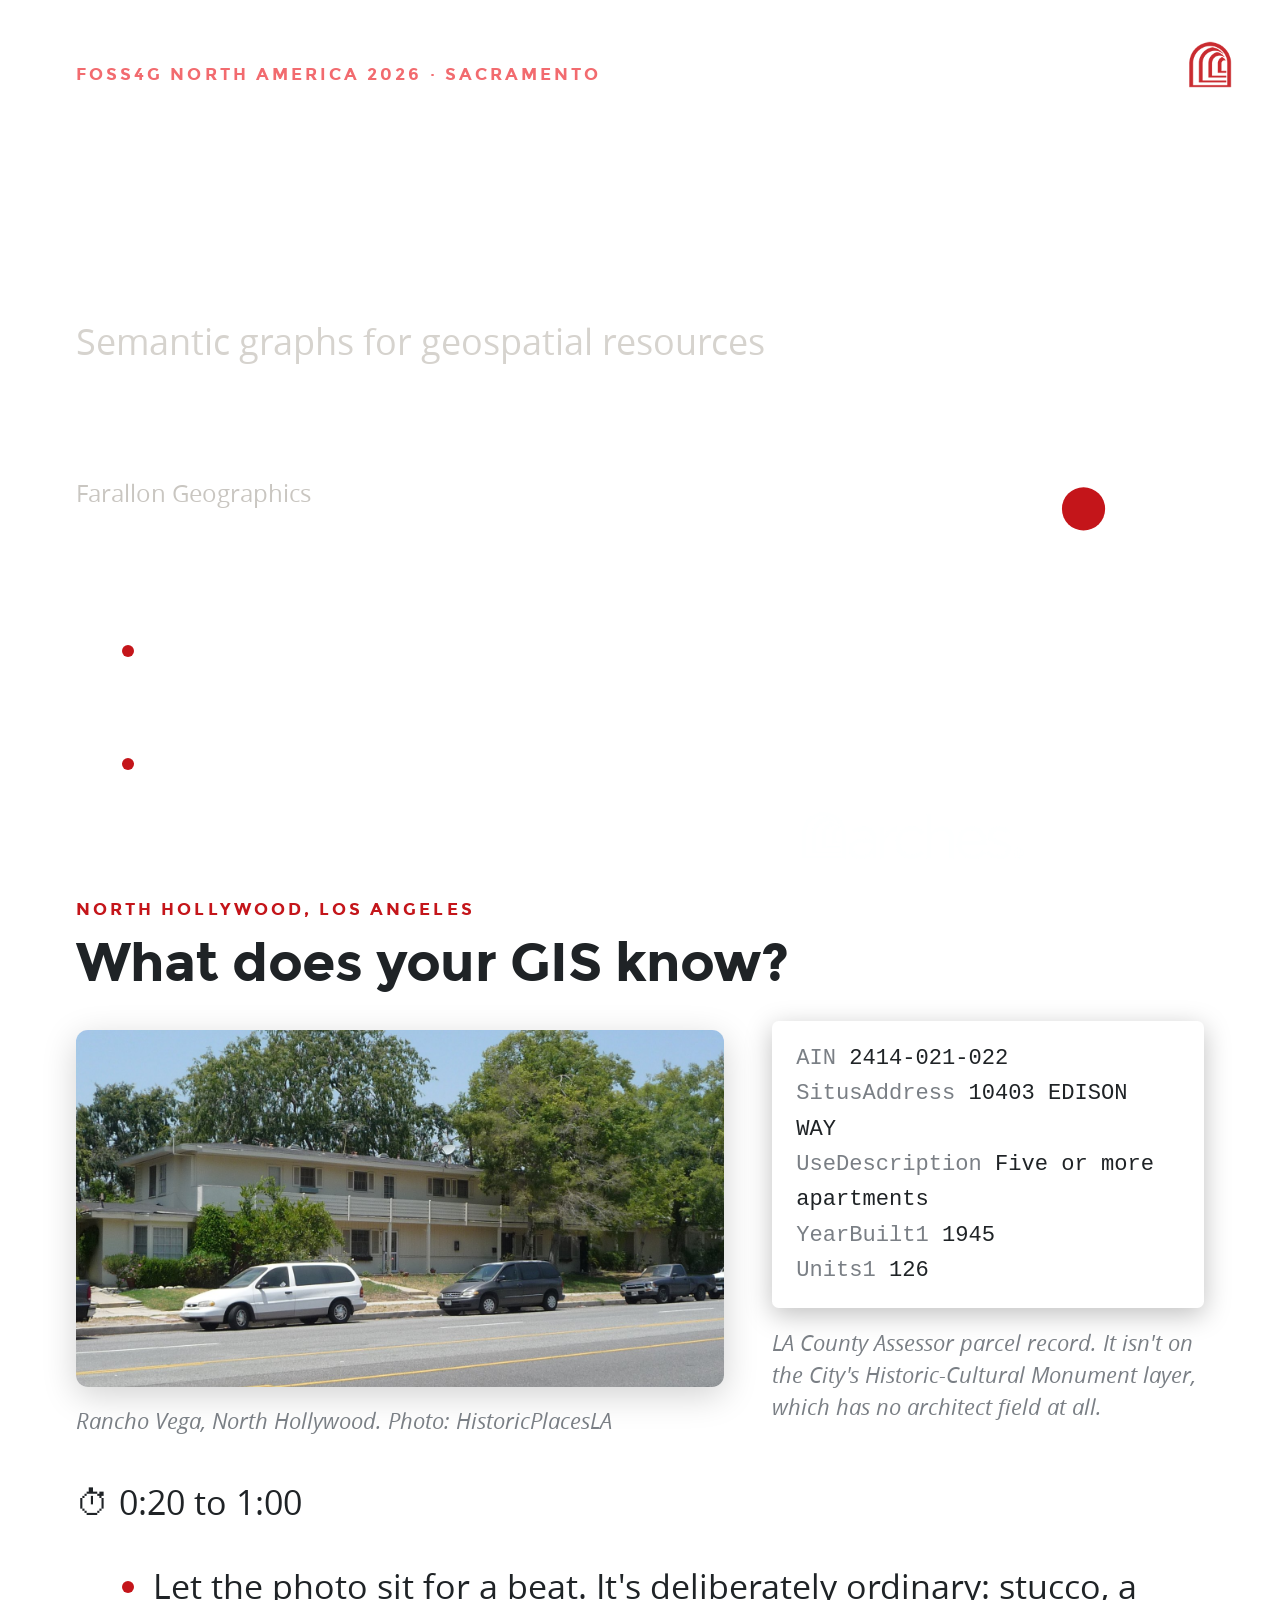
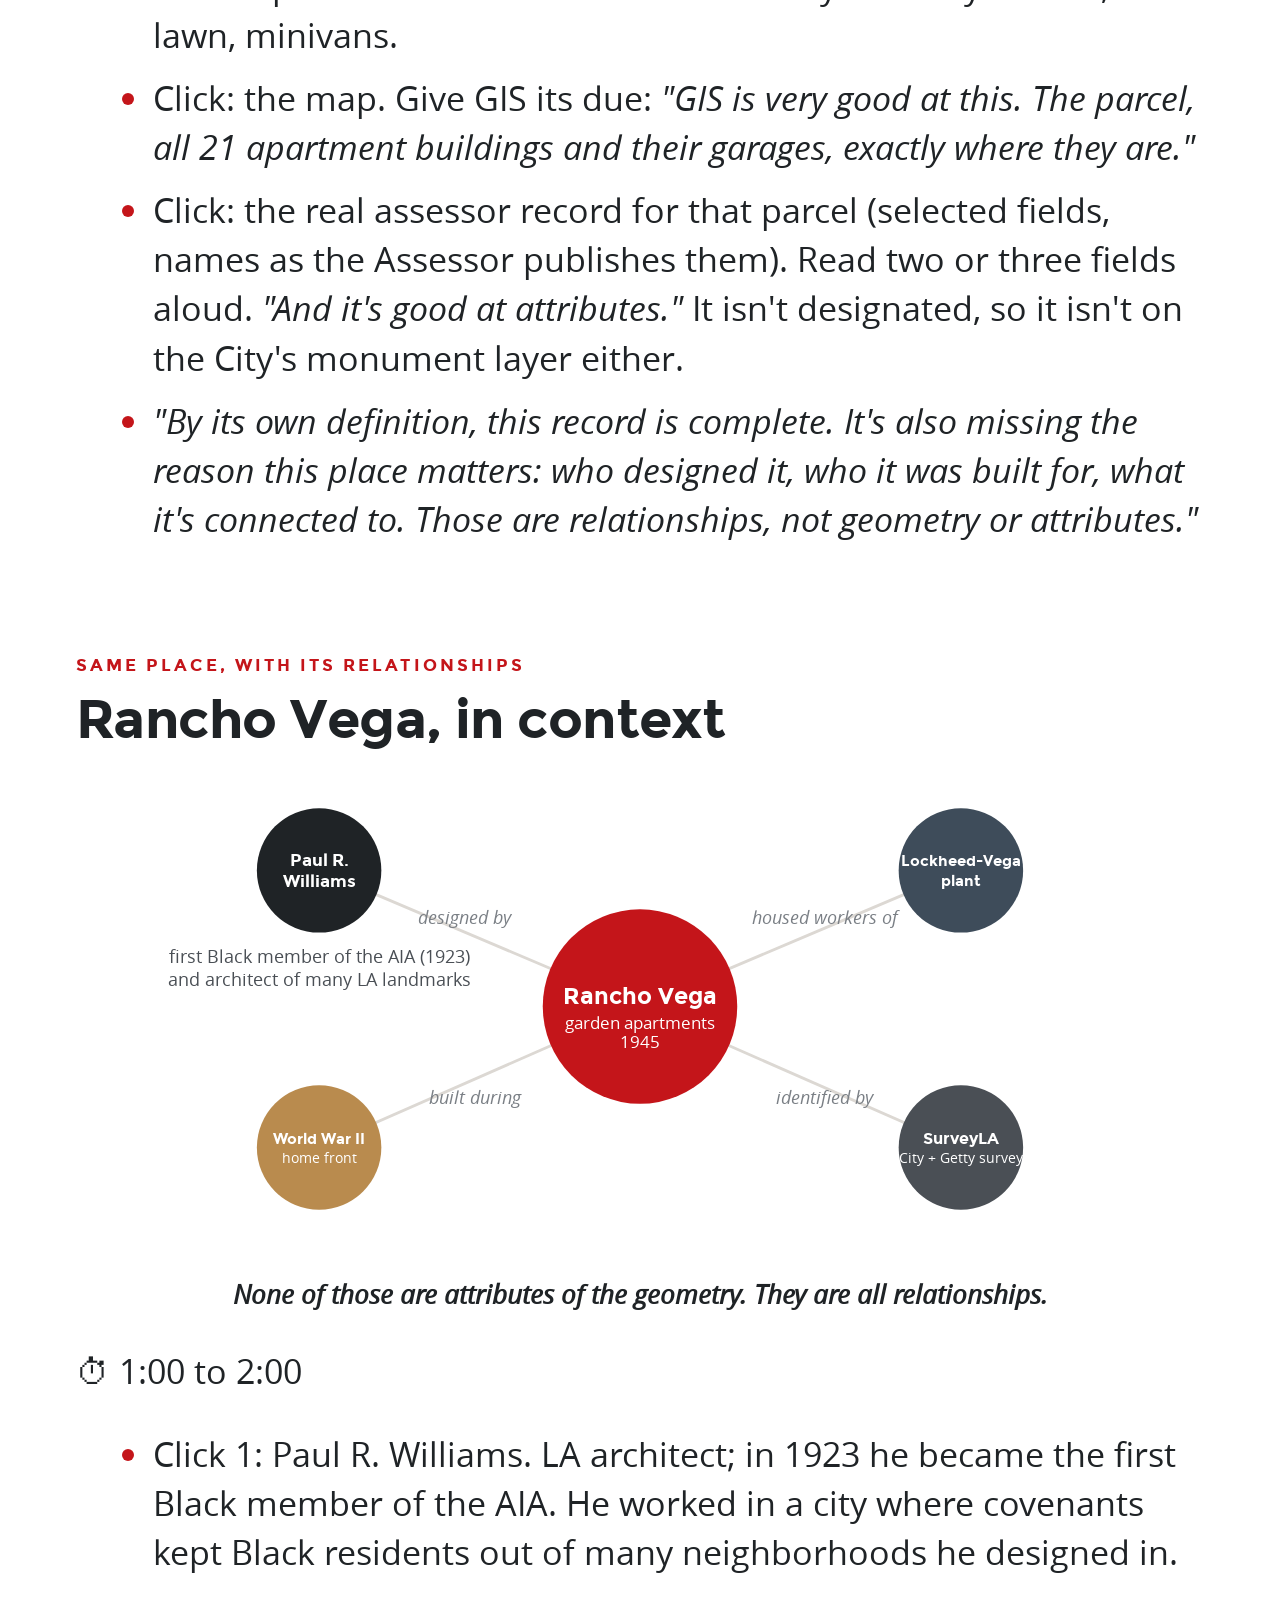
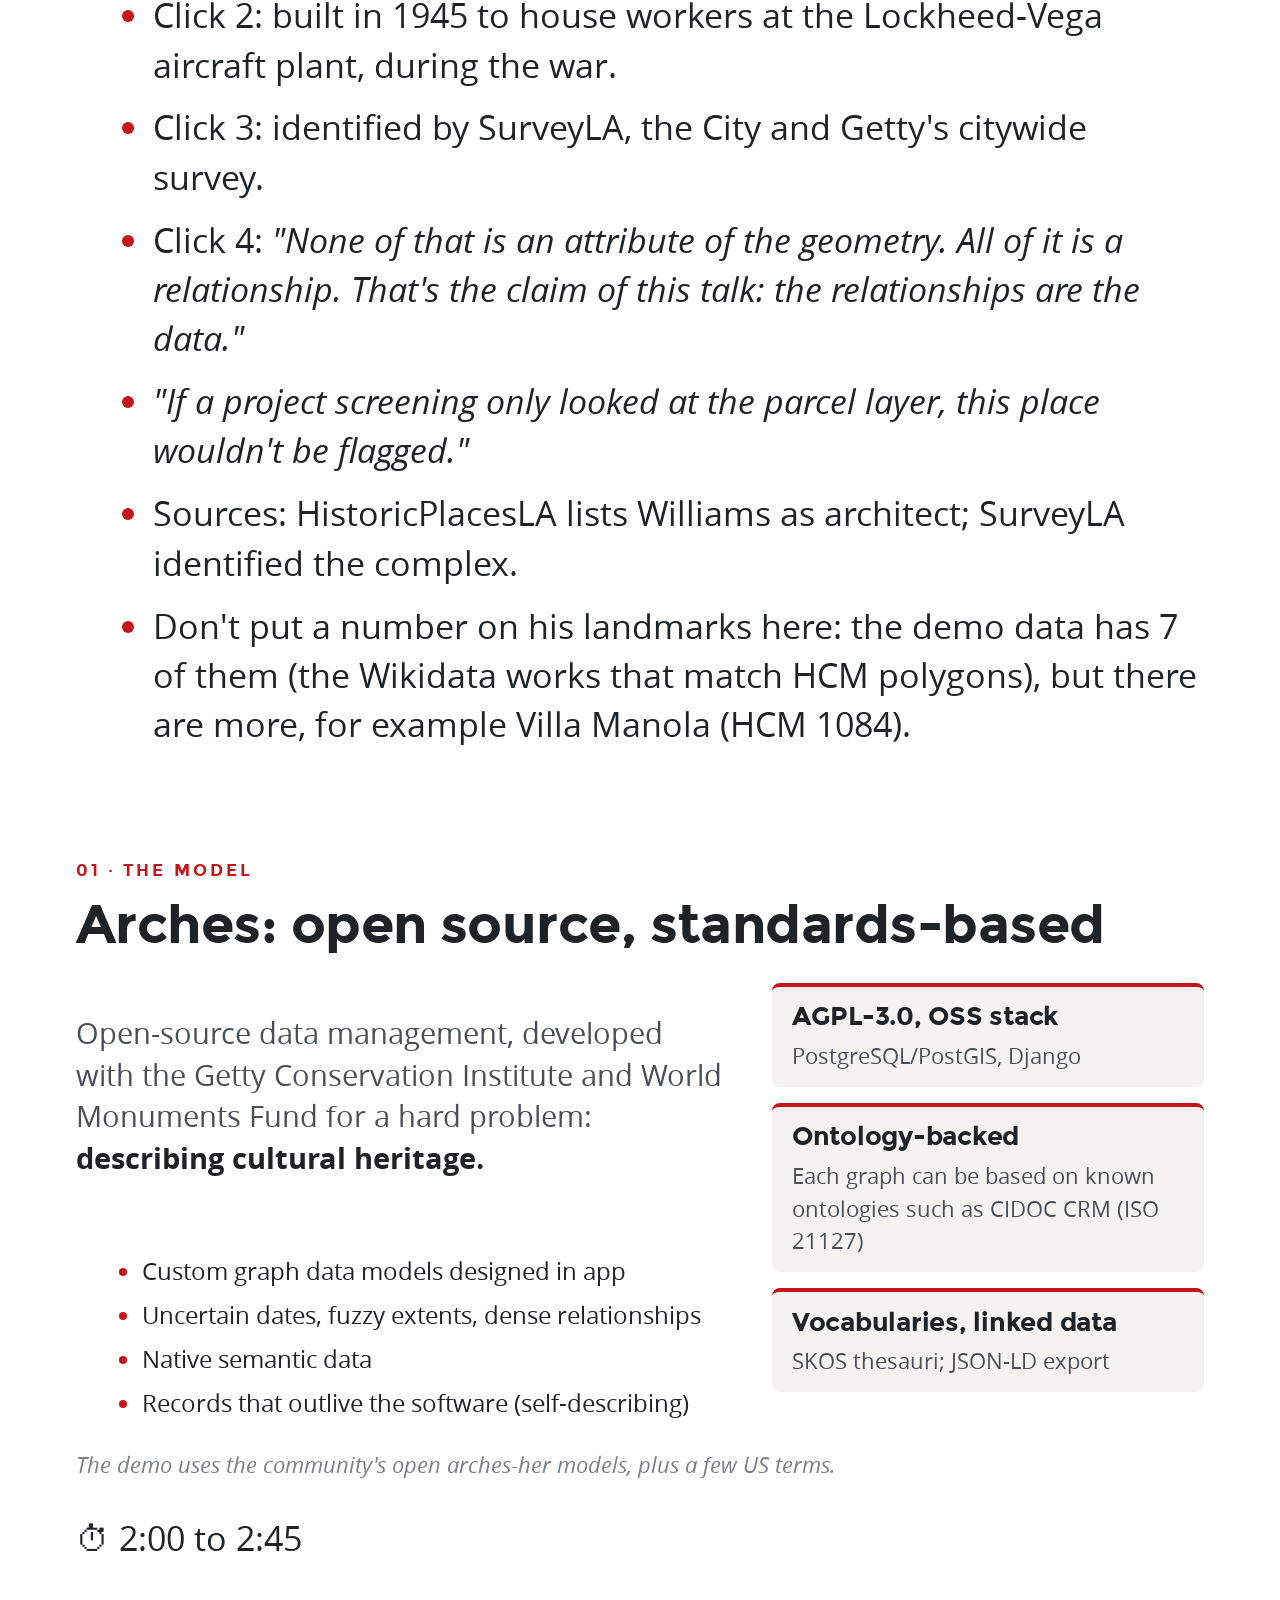
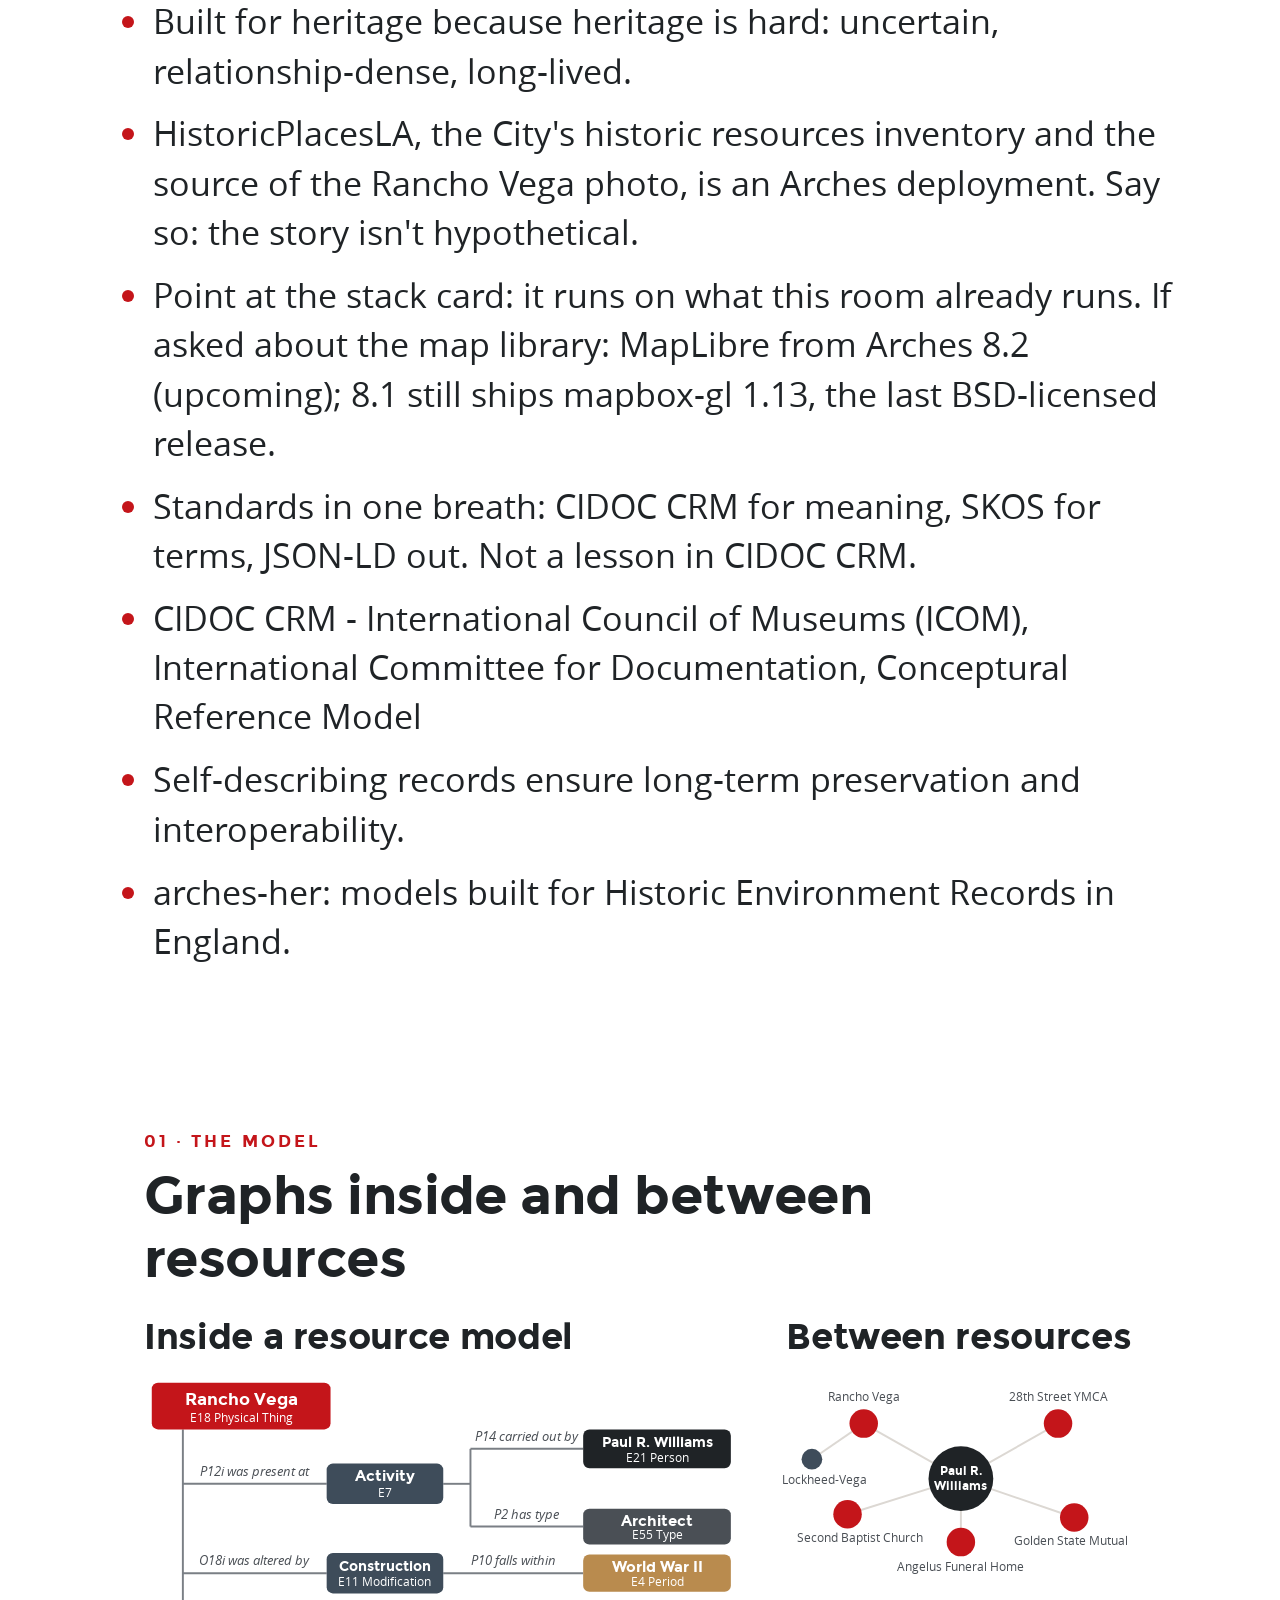
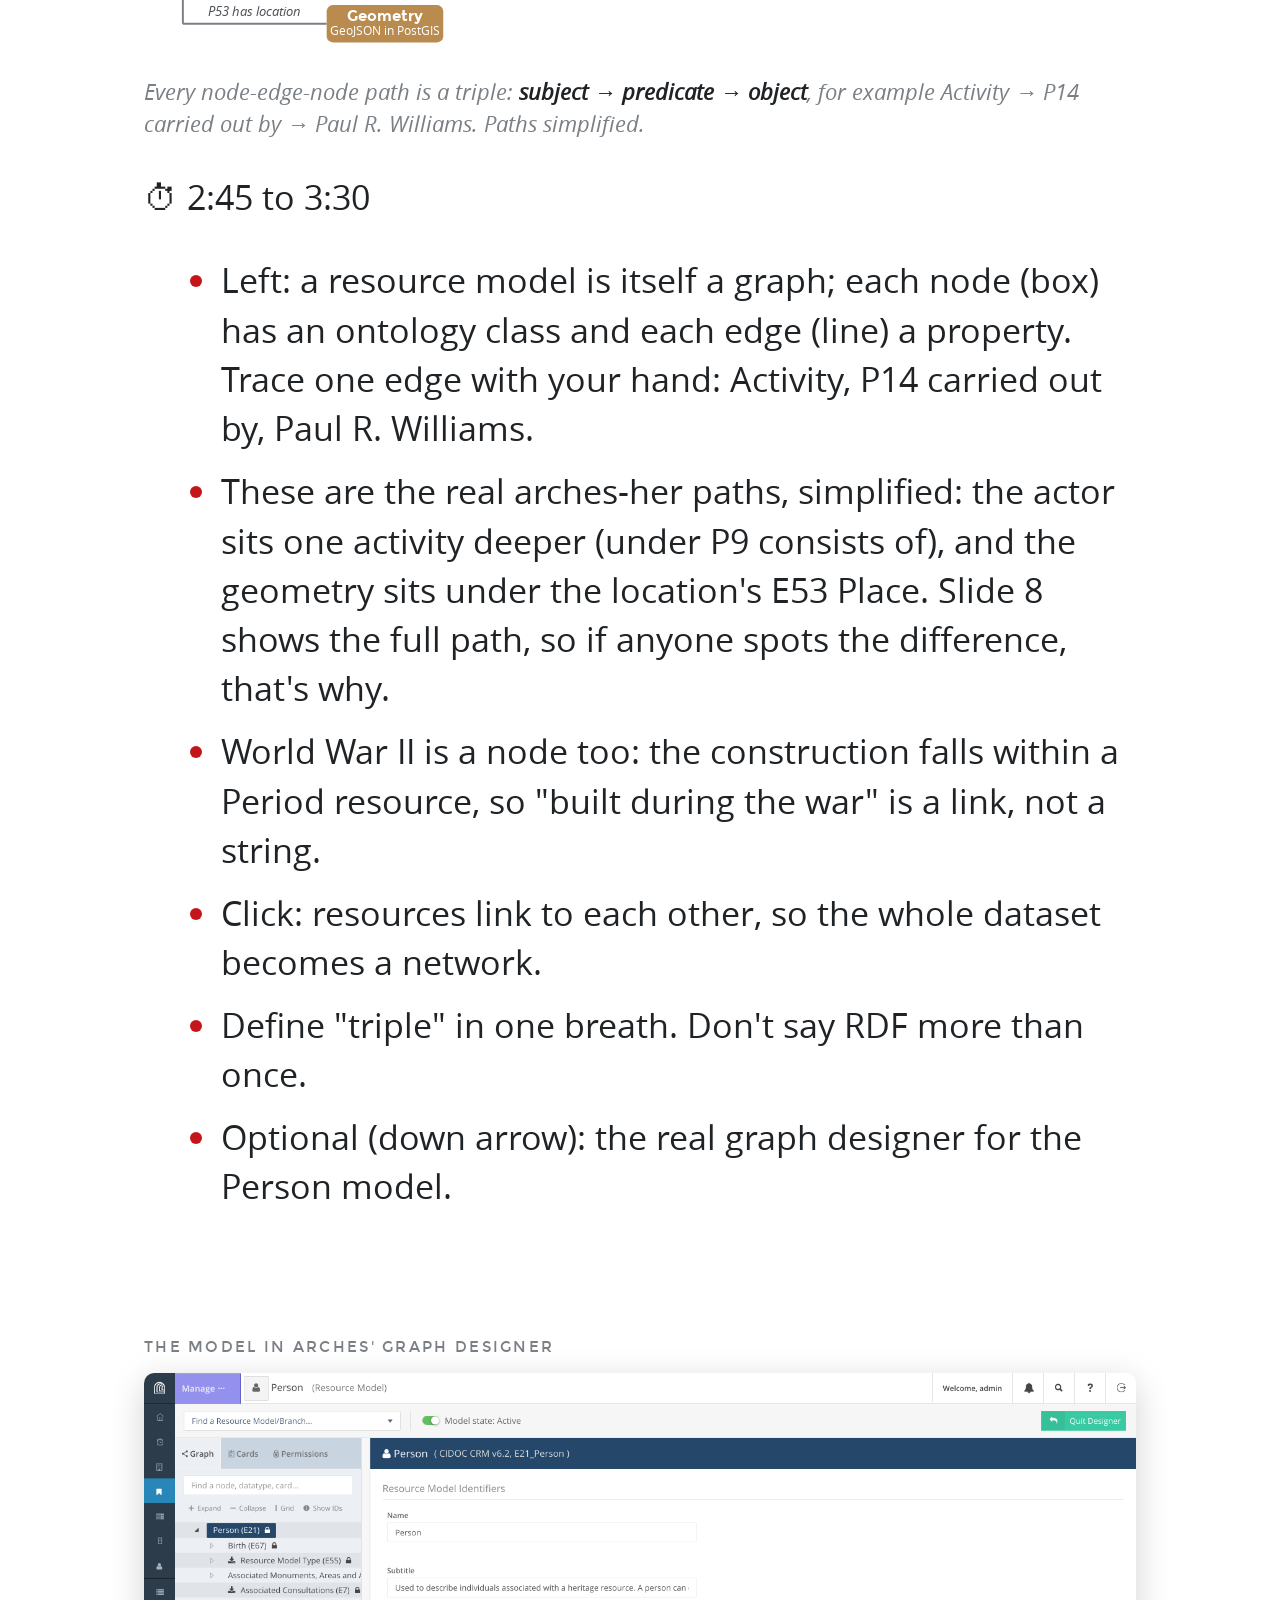
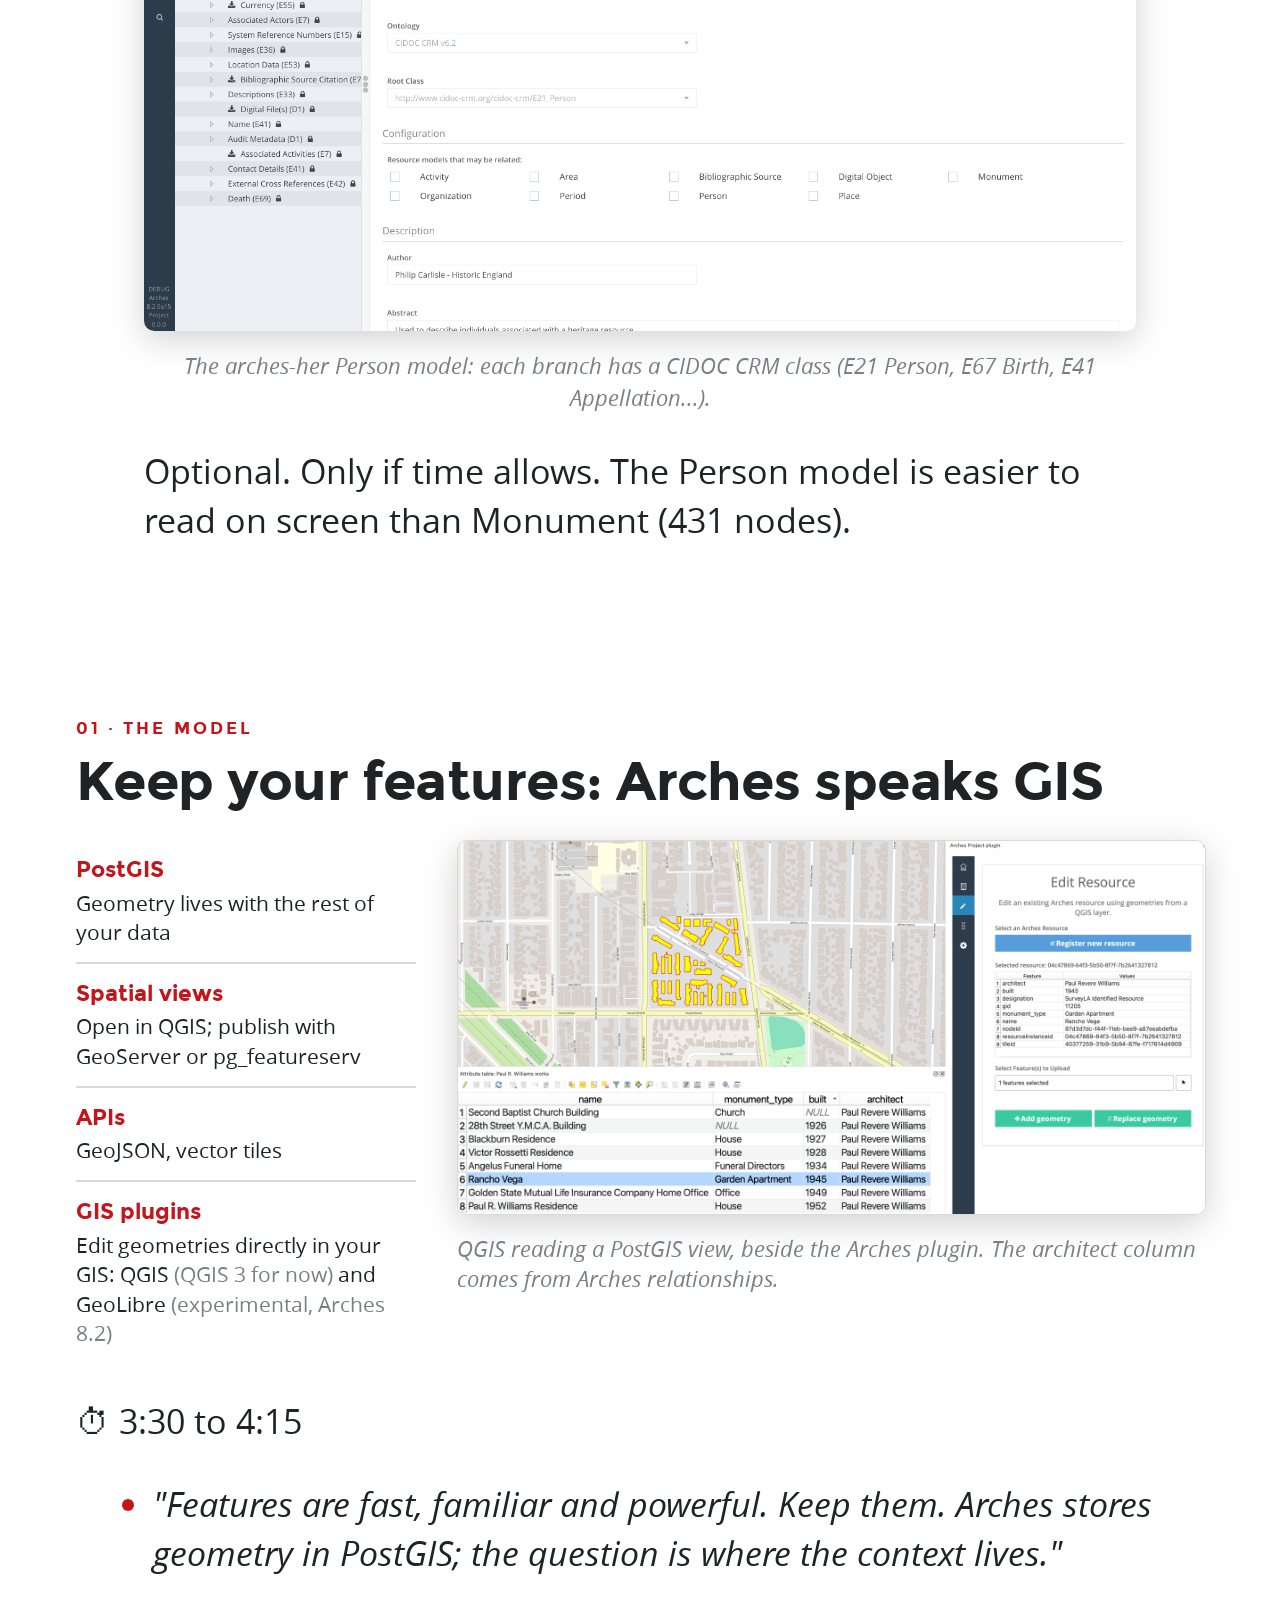
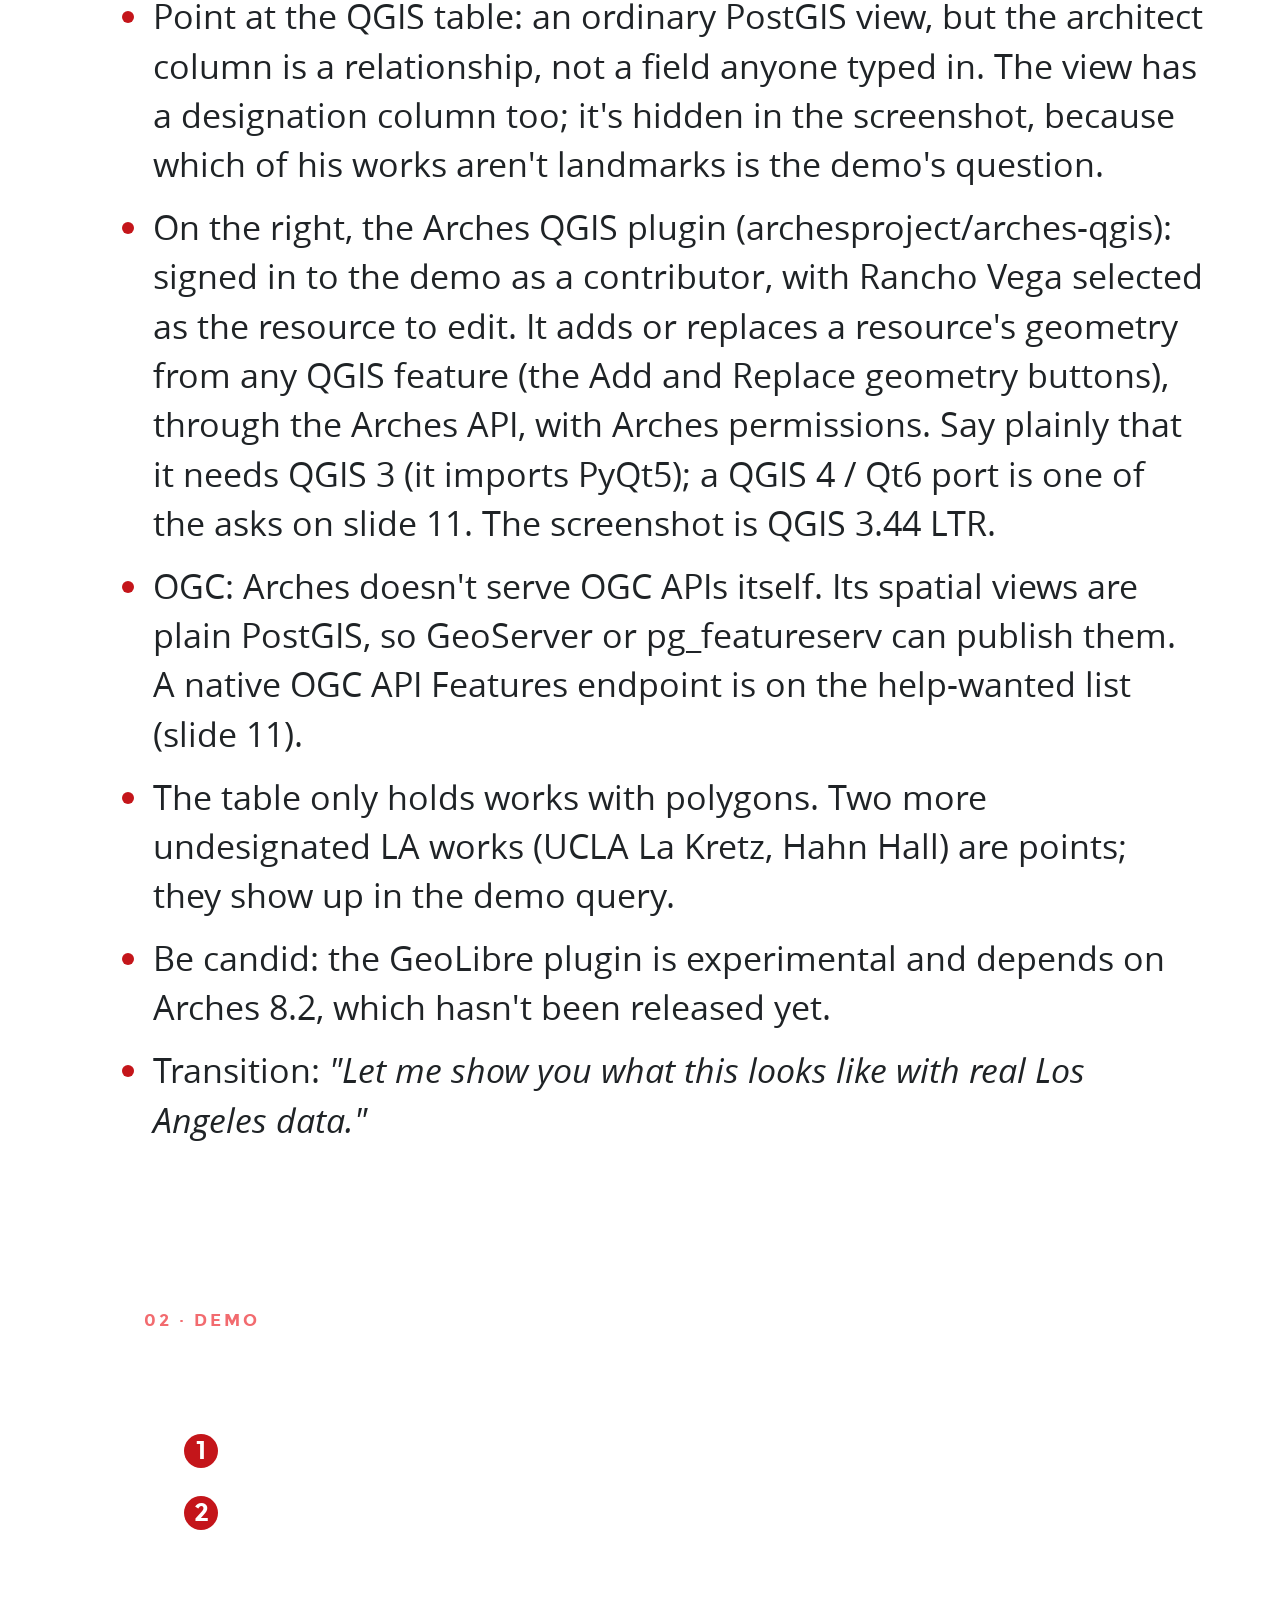
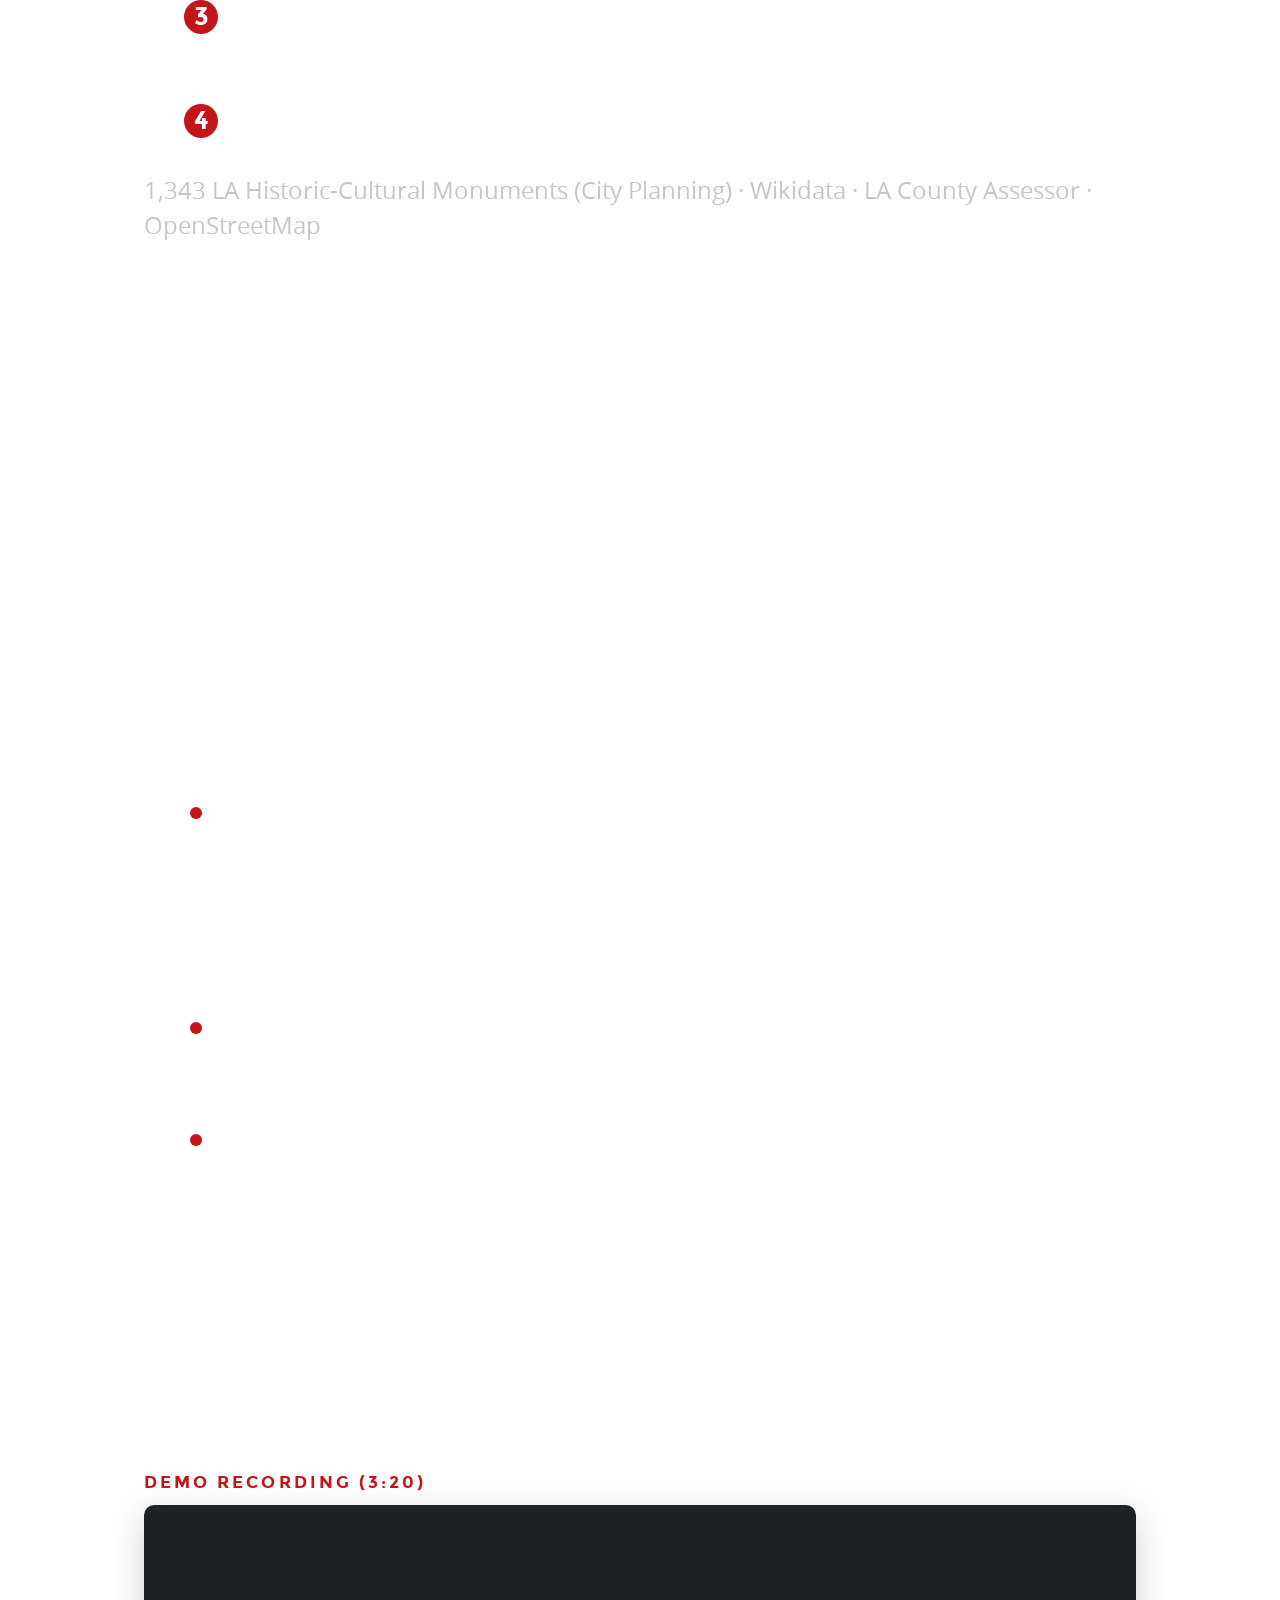
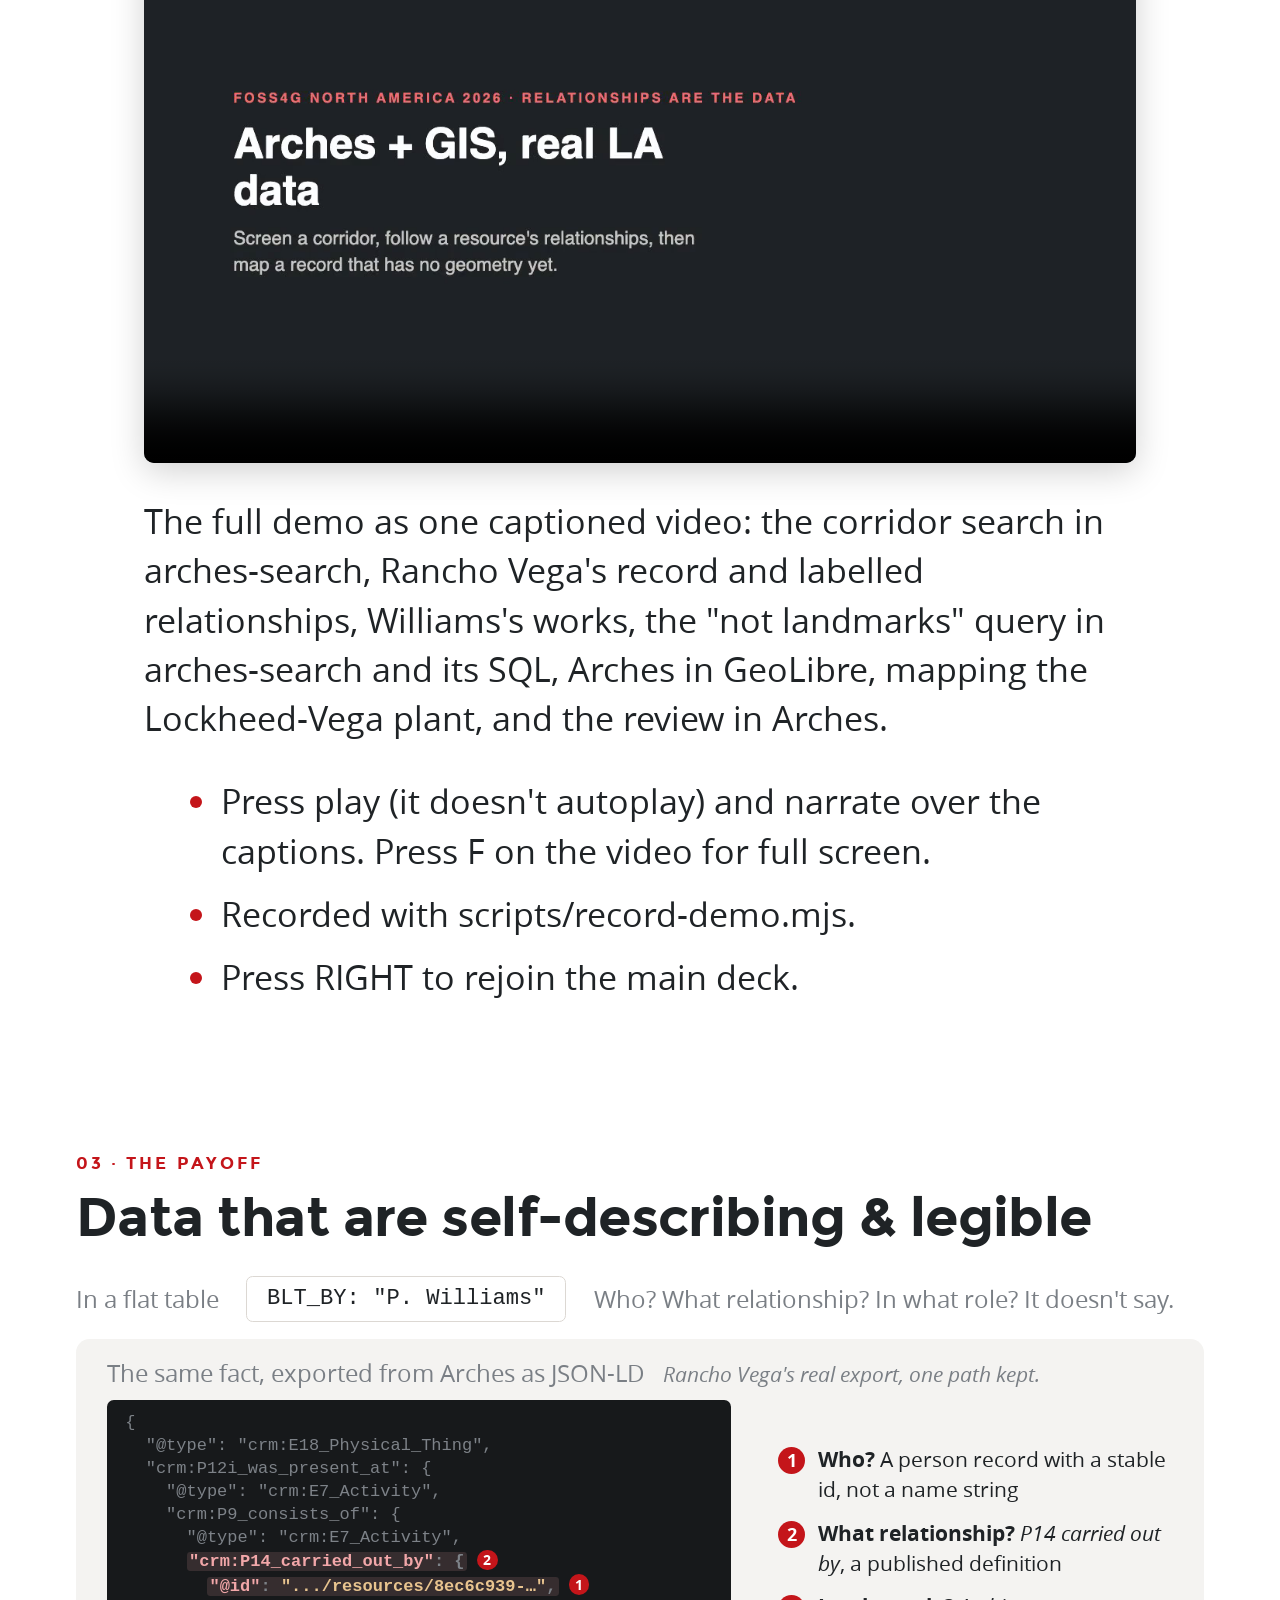
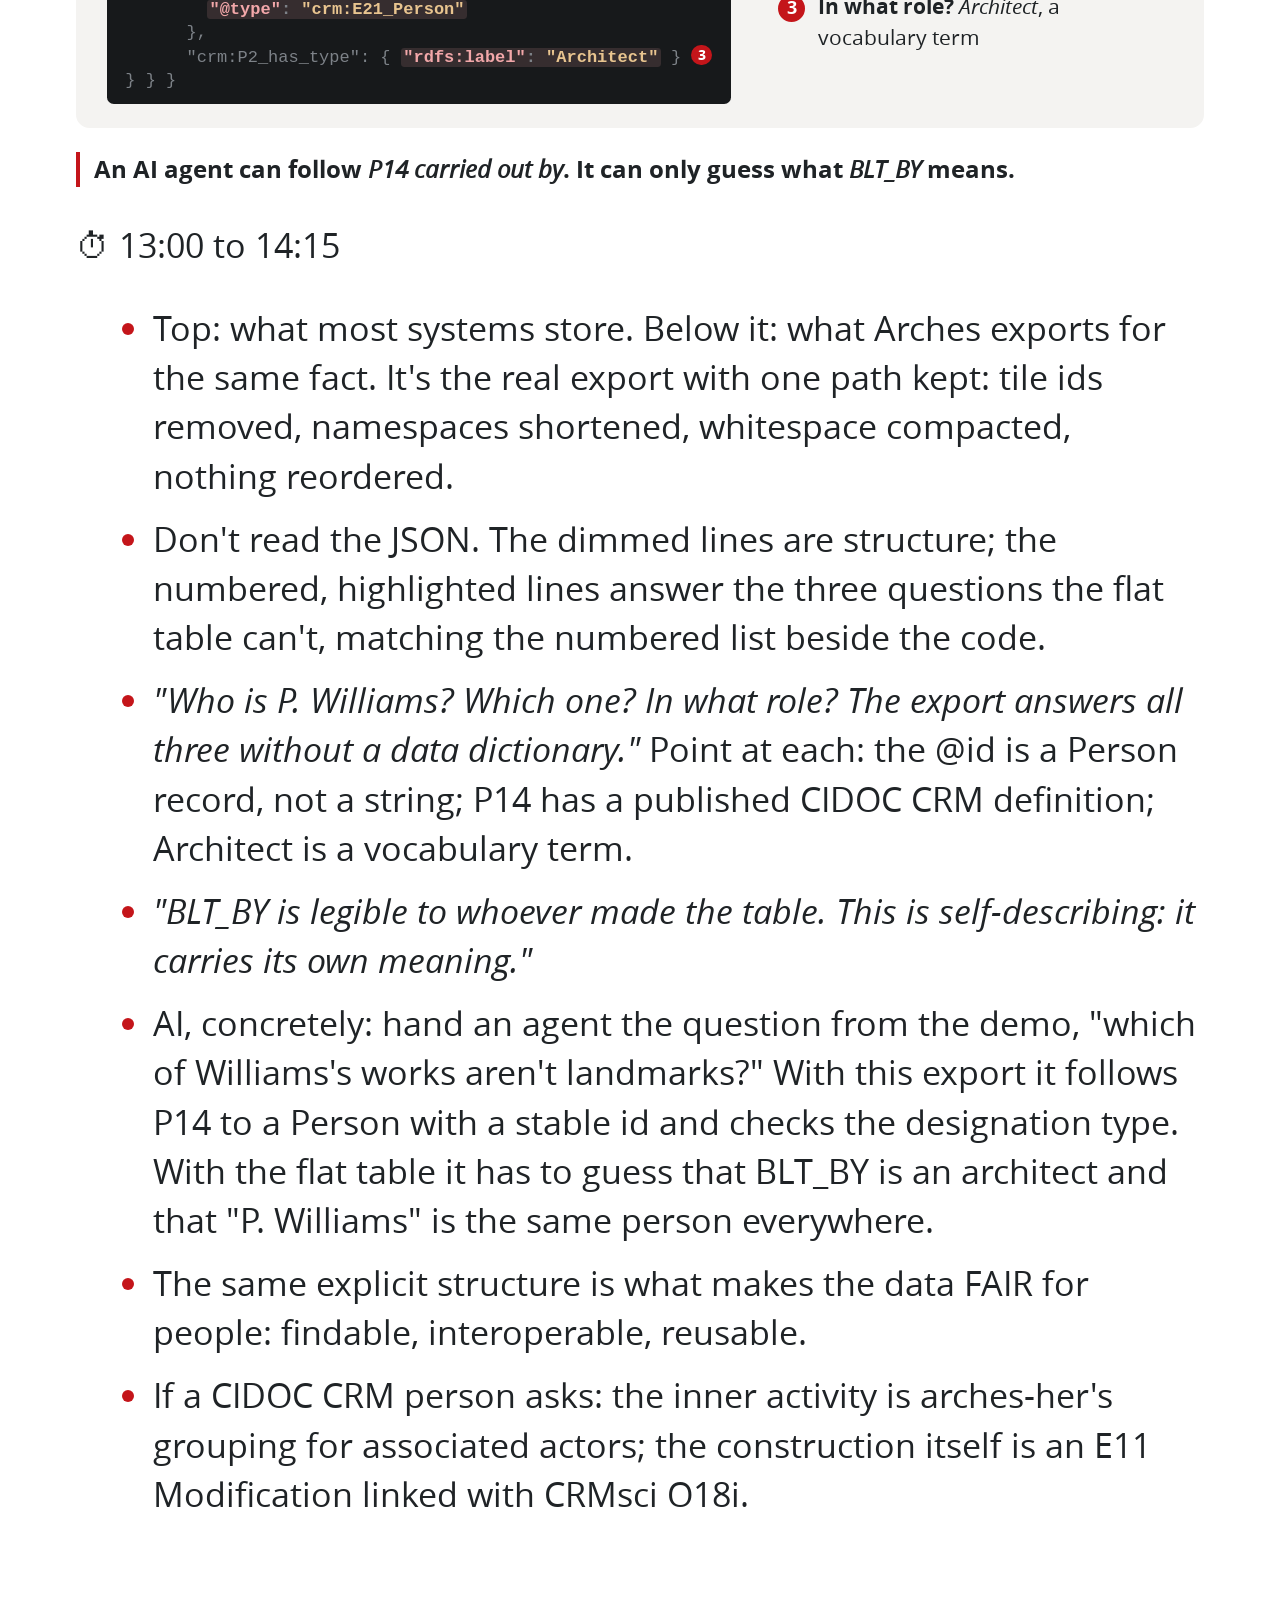
==== index.html @ 58fe8148 "nits" ====
<!doctype html>
<html lang="en">
    <head>
        <meta charset="utf-8" />
        <meta name="viewport" content="width=device-width, initial-scale=1.0, maximum-scale=1.0, user-scalable=no" />
        <title>Relationships Are the Data</title>
        <meta name="description" content="FOSS4G North America 2026: Semantic graphs for geospatial resources with Arches" />
        <link rel="stylesheet" href="dist/reset.css" />
        <link rel="stylesheet" href="dist/reveal.css" />
        <link rel="stylesheet" href="css/foss4gna.css" />
    </head>
    <body>
        <div class="reveal">
            <div class="slides">

                <!-- ============================================================
                     1. HOOK (0:00 to 2:00)
                     ============================================================ -->

                <!-- Slide 1: Title -->
                <section class="dark title-slide" data-background-color="#1f2326">
                    <svg class="network-motif" viewBox="0 0 600 720" aria-hidden="true">
                        <g stroke="rgba(255,255,255,0.18)" stroke-width="1.5">
                            <line x1="330" y1="150" x2="470" y2="260" /><line x1="470" y1="260" x2="400" y2="420" />
                            <line x1="330" y1="150" x2="220" y2="300" /><line x1="220" y1="300" x2="400" y2="420" />
                            <line x1="400" y1="420" x2="520" y2="560" /><line x1="470" y1="260" x2="560" y2="140" />
                            <line x1="220" y1="300" x2="150" y2="470" /><line x1="400" y1="420" x2="280" y2="590" />
                        </g>
                        <circle cx="400" cy="420" r="22" fill="#c4151a" />
                        <g fill="rgba(255,255,255,0.75)">
                            <circle cx="330" cy="150" r="9" /><circle cx="470" cy="260" r="12" /><circle cx="220" cy="300" r="10" />
                            <circle cx="520" cy="560" r="8" /><circle cx="560" cy="140" r="7" /><circle cx="150" cy="470" r="8" />
                            <circle cx="280" cy="590" r="10" />
                        </g>
                    </svg>
                    <p class="eyebrow">FOSS4G North America 2026 · Sacramento</p>
                    <h1>Relationships Are the Data</h1>
                    <p class="subtitle">Semantic graphs for geospatial resources</p>
                    <div class="byline">
                        <strong>Rob Gaston</strong><br />
                        <span class="muted">Farallon Geographics</span>
                    </div>
                    <div class="logo-row">
                        <img src="assets/brand/arches-logo-white.png" alt="Arches" />
                        <img src="assets/brand/farallon-logo-white.png" alt="Farallon Geographics" />
                    </div>
                    <aside class="notes">
                        <p>⏱ 0:00 to 0:20</p>
                        <ul>
                            <li>Name, Farallon Geographics, one of the core developers of Arches.</li>
                            <li>Don't explain Arches yet. Go straight to the place.</li>
                        </ul>
                    </aside>
                </section>

                <!-- Slide 2: What does your GIS know about this place? -->
                <section>
                    <p class="eyebrow">North Hollywood, Los Angeles</p>
                    <h2>What does your GIS know?</h2>
                    <div class="columns wide-left centered">
                        <div class="stack">
                            <figure style="margin: 0">
                                <img class="photo hero" src="assets/photos/rancho-vega-hpla.jpg" alt="Rancho Vega: a plain two-story stucco apartment building behind a lawn and parked cars" />
                                <figcaption class="caption">Rancho Vega, North Hollywood. Photo: HistoricPlacesLA</figcaption>
                            </figure>
                            <figure class="fragment map-reveal">
                                <img class="photo short map" src="assets/photos/rancho-vega-parcel-map.png" alt="Map of Rancho Vega's assessor parcel, outlined, with the footprints of its 21 apartment buildings and their garages filled in blue" />
                                <figcaption class="caption">Its parcel, 21 apartment buildings and their garages. © OpenStreetMap contributors, LA County</figcaption>
                            </figure>
                        </div>
                        <div class="fragment fade-up">
                            <div class="record">
                                <span class="key">AIN</span> 2414-021-022<br />
                                <span class="key">SitusAddress</span> 10403 EDISON WAY<br />
                                <span class="key">UseDescription</span> Five or more apartments<br />
                                <span class="key">YearBuilt1</span> 1945<br />
                                <span class="key">Units1</span> 126
                            </div>
                            <p class="caption">LA County Assessor parcel record. It isn't on the City's Historic-Cultural Monument layer, which has no architect field at all.</p>
                        </div>
                    </div>
                    <aside class="notes">
                        <p>⏱ 0:20 to 1:00</p>
                        <ul>
                            <li>Let the photo sit for a beat. It's deliberately ordinary: stucco, a lawn, minivans.</li>
                            <li>Click: the map. Give GIS its due: <em>"GIS is very good at this. The parcel, all 21 apartment buildings and their garages, exactly where they are."</em></li>
                            <li>Click: the real assessor record for that parcel (selected fields, names as the Assessor publishes them). Read two or three fields aloud. <em>"And it's good at attributes."</em> It isn't designated, so it isn't on the City's monument layer either.</li>
                            <li><em>"By its own definition, this record is complete. It's also missing the reason this place matters: who designed it, who it was built for, what it's connected to. Those are relationships, not geometry or attributes."</em></li>
                        </ul>
                    </aside>
                </section>

                <!-- Slide 3: The reveal -->
                <section>
                    <p class="eyebrow">Same place, with its relationships</p>
                    <h2>Rancho Vega, in context</h2>
                    <svg class="diagram" viewBox="0 0 1160 470" role="img" aria-label="Rancho Vega linked to Paul R. Williams, the Lockheed-Vega plant, SurveyLA and World War II">
                        <g stroke="#dcd8d3" stroke-width="3">
                            <line x1="580" y1="235" x2="250" y2="95" class="fragment" data-fragment-index="1" />
                            <line x1="580" y1="235" x2="910" y2="95" class="fragment" data-fragment-index="2" />
                            <line x1="580" y1="235" x2="910" y2="380" class="fragment" data-fragment-index="3" />
                            <line x1="580" y1="235" x2="250" y2="380" class="fragment" data-fragment-index="2" />
                        </g>
                        <circle cx="580" cy="235" r="100" fill="#c4151a" />
                        <text x="580" y="232" text-anchor="middle" fill="#fff" font-size="24" class="node-label">Rancho Vega</text>
                        <text x="580" y="258" text-anchor="middle" fill="#fff" font-size="17">garden apartments</text>
                        <text x="580" y="278" text-anchor="middle" fill="#fff" font-size="17">1945</text>

                        <g class="fragment" data-fragment-index="1">
                            <text x="400" y="150" text-anchor="middle" fill="#7a7f85" font-size="18" font-style="italic">designed by</text>
                            <circle cx="250" cy="95" r="64" fill="#1f2326" />
                            <text x="250" y="91" text-anchor="middle" fill="#fff" font-size="17" class="node-label">Paul R.</text>
                            <text x="250" y="112" text-anchor="middle" fill="#fff" font-size="17" class="node-label">Williams</text>
                            <text x="250" y="190" text-anchor="middle" fill="#4a4f55" font-size="19">first Black member of the AIA (1923)</text>
                            <text x="250" y="214" text-anchor="middle" fill="#4a4f55" font-size="19">and architect of many LA landmarks</text>
                        </g>
                        <g class="fragment" data-fragment-index="2">
                            <text x="770" y="150" text-anchor="middle" fill="#7a7f85" font-size="18" font-style="italic">housed workers of</text>
                            <circle cx="910" cy="95" r="64" fill="#3e4c5a" />
                            <text x="910" y="91" text-anchor="middle" fill="#fff" font-size="15" class="node-label">Lockheed-Vega</text>
                            <text x="910" y="111" text-anchor="middle" fill="#fff" font-size="15" class="node-label">plant</text>
                            <text x="410" y="335" text-anchor="middle" fill="#7a7f85" font-size="18" font-style="italic">built during</text>
                            <circle cx="250" cy="380" r="64" fill="#b98b4e" />
                            <text x="250" y="376" text-anchor="middle" fill="#fff" font-size="15" class="node-label">World War II</text>
                            <text x="250" y="396" text-anchor="middle" fill="#fff" font-size="14">home front</text>
                        </g>
                        <g class="fragment" data-fragment-index="3">
                            <text x="770" y="335" text-anchor="middle" fill="#7a7f85" font-size="18" font-style="italic">identified by</text>
                            <circle cx="910" cy="380" r="64" fill="#4a4f55" />
                            <text x="910" y="376" text-anchor="middle" fill="#fff" font-size="16" class="node-label">SurveyLA</text>
                            <text x="910" y="396" text-anchor="middle" fill="#fff" font-size="14">City + Getty survey</text>
                        </g>
                    </svg>
                    <p class="closing-line fragment" data-fragment-index="4"><strong>None of those are attributes of the geometry. They are all relationships.</strong></p>
                    <aside class="notes">
                        <p>⏱ 1:00 to 2:00</p>
                        <ul>
                            <li>Click 1: Paul R. Williams. LA architect; in 1923 he became the first Black member of the AIA. He worked in a city where covenants kept Black residents out of many neighborhoods he designed in.</li>
                            <li>Click 2: built in 1945 to house workers at the Lockheed-Vega aircraft plant, during the war.</li>
                            <li>Click 3: identified by SurveyLA, the City and Getty's citywide survey.</li>
                            <li>Click 4: <em>"None of that is an attribute of the geometry. All of it is a relationship. That's the claim of this talk: the relationships are the data."</em></li>
                            <li><em>"If a project screening only looked at the parcel layer, this place wouldn't be flagged."</em></li>
                            <li>Sources: HistoricPlacesLA lists Williams as architect; SurveyLA identified the complex.</li>
                            <li>Don't put a number on his landmarks here: the demo data has 7 of them (the Wikidata works that match HCM polygons), but there are more, for example Villa Manola (HCM 1084).</li>
                        </ul>
                    </aside>
                </section>

                <!-- ============================================================
                     2. THE MODEL (2:00 to 4:15)
                     ============================================================ -->

                <!-- Slide 4: What Arches is -->
                <section>
                    <img class="slide-mark" src="assets/brand/arches-mark.png" alt="" />
                    <p class="eyebrow">01 · The model</p>
                    <h2>Arches: open source, standards-based</h2>
                    <div class="columns wide-left">
                        <div>
                            <p class="lede" style="font-size: 0.85em">Open-source data management, developed with the Getty Conservation Institute and World Monuments Fund for a hard problem: <strong>describing cultural heritage.</strong></p>
                            <br />
                            <ul class="small">
                                <li>Custom graph data models designed in app</li>
                                <li>Uncertain dates, fuzzy extents, dense relationships</li>
                                <li>Native semantic data</li>
                                <li>Records that outlive the software (self-describing)</li>
                            </ul>
                        </div>
                        <div class="stack">
                            <div class="card compact"><h3>AGPL-3.0, OSS stack</h3><p>PostgreSQL/PostGIS, Django</p></div>
                            <div class="card compact"><h3>Ontology-backed</h3><p>Each graph can be based on known ontologies such as CIDOC CRM (ISO 21127)</p></div>
                            <div class="card compact"><h3>Vocabularies, linked data</h3><p>SKOS thesauri; JSON-LD export</p></div>
                        </div>
                    </div>
                    <p class="caption">The demo uses the community's open arches-her models, plus a few US terms.</p>
                    <aside class="notes">
                        <p>⏱ 2:00 to 2:45</p>
                        <ul>
                            <li>Built for heritage because heritage is hard: uncertain, relationship-dense, long-lived.</li>
                            <li>HistoricPlacesLA, the City's historic resources inventory and the source of the Rancho Vega photo, is an Arches deployment. Say so: the story isn't hypothetical.</li>
                            <li>Point at the stack card: it runs on what this room already runs. If asked about the map library: MapLibre from Arches 8.2 (upcoming); 8.1 still ships mapbox-gl 1.13, the last BSD-licensed release.</li>
                            <li>Standards in one breath: CIDOC CRM for meaning, SKOS for terms, JSON-LD out. Not a lesson in CIDOC CRM.</li>
                            <li>CIDOC CRM - International Council of Museums (ICOM), International Committee for Documentation, Conceptural Reference Model</li>
                            <li>Self-describing records ensure long-term preservation and interoperability.</li>
                            <li>arches-her: models built for Historic Environment Records in England.</li>
                        </ul>
                    </aside>
                </section>

                <!-- Slide 5: Two levels of graph (with a vertical slide for the graph designer) -->
                <section>
                    <section>
                        <p class="eyebrow">01 · The model</p>
                        <h2>Graphs inside and between resources</h2>
                        <div class="columns model-graphs">
                            <div>
                                <h3>Inside a resource model</h3>
                                <svg class="diagram" viewBox="0 0 765 350" role="img" aria-label="A resource model as a graph of CIDOC CRM classes: Rancho Vega was present at an activity carried out by Paul R. Williams as architect, was altered by a construction that falls within World War II, and has a location with a geometry">
                                    <g stroke="#7a7f85" stroke-width="2.5" fill="none">
                                        <path d="M50 70 L50 320" /><path d="M50 140 L235 140" /><path d="M50 255 L235 255" /><path d="M50 320 L235 320" />
                                        <path d="M385 140 L420 140" /><path d="M420 95 L420 195" /><path d="M420 95 L565 95" /><path d="M420 195 L565 195" />
                                        <path d="M385 255 L565 255" />
                                    </g>
                                    <g fill="#4a4f55" font-size="17" font-style="italic" text-anchor="middle">
                                        <text x="142" y="130">P12i was present at</text>
                                        <text x="142" y="245">O18i was altered by</text>
                                        <text x="142" y="310">P53 has location</text>
                                        <text x="492" y="85">P14 carried out by</text>
                                        <text x="492" y="185">P2 has type</text>
                                        <text x="475" y="245">P10 falls within</text>
                                    </g>
                                    <rect x="10" y="10" width="230" height="60" rx="8" fill="#c4151a" />
                                    <text x="125" y="38" text-anchor="middle" fill="#fff" font-size="22" class="node-label">Rancho Vega</text>
                                    <text x="125" y="60" text-anchor="middle" fill="#fff" font-size="16">E18 Physical Thing</text>
                                    <rect x="235" y="114" width="150" height="52" rx="8" fill="#3e4c5a" />
                                    <text x="310" y="137" text-anchor="middle" fill="#fff" font-size="19" class="node-label">Activity</text>
                                    <text x="310" y="157" text-anchor="middle" fill="#fff" font-size="15">E7</text>
                                    <rect x="565" y="70" width="190" height="50" rx="8" fill="#1f2326" />
                                    <text x="660" y="93" text-anchor="middle" fill="#fff" font-size="18" class="node-label">Paul R. Williams</text>
                                    <text x="660" y="112" text-anchor="middle" fill="#fff" font-size="15">E21 Person</text>
                                    <rect x="565" y="172" width="190" height="46" rx="8" fill="#4a4f55" />
                                    <text x="660" y="194" text-anchor="middle" fill="#fff" font-size="19" class="node-label">Architect</text>
                                    <text x="660" y="211" text-anchor="middle" fill="#fff" font-size="15">E55 Type</text>
                                    <rect x="235" y="229" width="150" height="52" rx="8" fill="#3e4c5a" />
                                    <text x="310" y="252" text-anchor="middle" fill="#fff" font-size="18" class="node-label">Construction</text>
                                    <text x="310" y="272" text-anchor="middle" fill="#fff" font-size="15">E11 Modification</text>
                                    <rect x="565" y="231" width="190" height="48" rx="8" fill="#b98b4e" />
                                    <text x="660" y="253" text-anchor="middle" fill="#fff" font-size="19" class="node-label">World War II</text>
                                    <text x="660" y="271" text-anchor="middle" fill="#fff" font-size="15">E4 Period</text>
                                    <rect x="235" y="296" width="150" height="48" rx="8" fill="#b98b4e" />
                                    <text x="310" y="317" text-anchor="middle" fill="#fff" font-size="19" class="node-label">Geometry</text>
                                    <text x="310" y="335" text-anchor="middle" fill="#fff" font-size="15">GeoJSON in PostGIS</text>
                                </svg>
                            </div>
                            <div class="fragment">
                                <h3>Between resources</h3>
                                <svg class="diagram" viewBox="0 0 540 310" role="img" aria-label="Resources linked into a network">
                                    <g stroke="#dcd8d3" stroke-width="3">
                                        <line x1="270" y1="160" x2="120" y2="75" /><line x1="270" y1="160" x2="420" y2="75" /><line x1="270" y1="160" x2="95" y2="215" />
                                        <line x1="270" y1="160" x2="445" y2="220" /><line x1="270" y1="160" x2="270" y2="258" /><line x1="120" y1="75" x2="40" y2="130" />
                                    </g>
                                    <circle cx="270" cy="160" r="50" fill="#1f2326" />
                                    <text x="270" y="155" text-anchor="middle" fill="#fff" font-size="18" class="node-label">Paul R.</text>
                                    <text x="270" y="177" text-anchor="middle" fill="#fff" font-size="18" class="node-label">Williams</text>
                                    <g fill="#c4151a">
                                        <circle cx="120" cy="75" r="22" /><circle cx="420" cy="75" r="22" /><circle cx="95" cy="215" r="22" />
                                        <circle cx="445" cy="220" r="22" /><circle cx="270" cy="258" r="22" />
                                    </g>
                                    <circle cx="40" cy="130" r="16" fill="#3e4c5a" />
                                    <text x="120" y="40" text-anchor="middle" fill="#4a4f55" font-size="19">Rancho Vega</text>
                                    <text x="420" y="40" text-anchor="middle" fill="#4a4f55" font-size="19">28th Street YMCA</text>
                                    <text x="115" y="258" text-anchor="middle" fill="#4a4f55" font-size="19">Second Baptist Church</text>
                                    <text x="440" y="263" text-anchor="middle" fill="#4a4f55" font-size="19">Golden State Mutual</text>
                                    <text x="60" y="168" text-anchor="middle" fill="#4a4f55" font-size="18">Lockheed-Vega</text>
                                    <text x="270" y="303" text-anchor="middle" fill="#4a4f55" font-size="19">Angelus Funeral Home</text>
                                </svg>
                            </div>
                        </div>
                        <p class="caption">Every node-edge-node path is a triple: <strong>subject → predicate → object</strong>, for example <em>Activity → P14 carried out by → Paul R. Williams</em>. Paths simplified.</p>
                        <aside class="notes">
                            <p>⏱ 2:45 to 3:30</p>
                            <ul>
                                <li>Left: a resource model is itself a graph; each node (box) has an ontology class and each edge (line) a property. Trace one edge with your hand: Activity, P14 carried out by, Paul R. Williams.</li>
                                <li>These are the real arches-her paths, simplified: the actor sits one activity deeper (under P9 consists of), and the geometry sits under the location's E53 Place. Slide 8 shows the full path, so if anyone spots the difference, that's why.</li>
                                <li>World War II is a node too: the construction falls within a Period resource, so "built during the war" is a link, not a string.</li>
                                <li>Click: resources link to each other, so the whole dataset becomes a network.</li>
                                <li>Define "triple" in one breath. Don't say RDF more than once.</li>
                                <li>Optional (down arrow): the real graph designer for the Person model.</li>
                            </ul>
                        </aside>
                    </section>
                    <section>
                        <p class="backup-label">The model in Arches' graph designer</p>
                        <img class="screenshot-full" src="assets/screenshots/graph-designer-person.png" alt="Arches graph designer showing the Person resource model's CIDOC CRM branches" />
                        <p class="caption" style="text-align: center">The arches-her Person model: each branch has a CIDOC CRM class (E21 Person, E67 Birth, E41 Appellation...).</p>
                        <aside class="notes">
                            <p>Optional. Only if time allows. The Person model is easier to read on screen than Monument (431 nodes).</p>
                        </aside>
                    </section>
                </section>

                <!-- Slide 6: Keep your features: Arches speaks GIS -->
                <section>
                    <p class="eyebrow">01 · The model</p>
                    <h2>Keep your features: Arches speaks GIS</h2>
                    <div class="gis-layout">
                        <dl class="gis-points">
                            <div>
                                <dt>PostGIS</dt>
                                <dd>Geometry lives with the rest of your data</dd>
                            </div>
                            <div>
                                <dt>Spatial views</dt>
                                <dd>Open in QGIS; publish with GeoServer or pg_featureserv</dd>
                            </div>
                            <div>
                                <dt>APIs</dt>
                                <dd>GeoJSON, vector tiles</dd>
                            </div>
                            <div>
                                <dt>GIS plugins</dt>
                                <dd>Edit geometries directly in your GIS: QGIS <span class="muted">(QGIS 3 for now)</span> and GeoLibre <span class="muted">(experimental, Arches 8.2)</span></dd>
                            </div>
                        </dl>
                        <figure style="margin: 0">
                            <img class="screenshot" src="assets/screenshots/qgis-spatial-view-cropped.png" alt="QGIS 3.44 showing Rancho Vega's footprints from a PostGIS view of the Arches data, above an attribute table of Paul R. Williams's works with name, type, year built and architect columns, beside the Arches QGIS plugin with Rancho Vega selected for editing" />
                            <figcaption class="caption">QGIS reading a PostGIS view, beside the Arches plugin. The architect column comes from Arches relationships.</figcaption>
                        </figure>
                    </div>
                    <aside class="notes">
                        <p>⏱ 3:30 to 4:15</p>
                        <ul>
                            <li><em>"Features are fast, familiar and powerful. Keep them. Arches stores geometry in PostGIS; the question is where the context lives."</em></li>
                            <li>Point at the QGIS table: an ordinary PostGIS view, but the architect column is a relationship, not a field anyone typed in. The view has a designation column too; it's hidden in the screenshot, because which of his works aren't landmarks is the demo's question.</li>
                            <li>On the right, the Arches QGIS plugin (archesproject/arches-qgis): signed in to the demo as a contributor, with Rancho Vega selected as the resource to edit. It adds or replaces a resource's geometry from any QGIS feature (the Add and Replace geometry buttons), through the Arches API, with Arches permissions. Say plainly that it needs QGIS 3 (it imports PyQt5); a QGIS 4 / Qt6 port is one of the asks on slide 11. The screenshot is QGIS 3.44 LTR.</li>
                            <li>OGC: Arches doesn't serve OGC APIs itself. Its spatial views are plain PostGIS, so GeoServer or pg_featureserv can publish them. A native OGC API Features endpoint is on the help-wanted list (slide 11).</li>
                            <li>The table only holds works with polygons. Two more undesignated LA works (UCLA La Kretz, Hahn Hall) are points; they show up in the demo query.</li>
                            <li>Be candid: the GeoLibre plugin is experimental and depends on Arches 8.2, which hasn't been released yet.</li>
                            <li>Transition: <em>"Let me show you what this looks like with real Los Angeles data."</em></li>
                        </ul>
                    </aside>
                </section>

                <!-- ============================================================
                     3. DEMO (4:15 to 13:00)
                     All four steps are live. Under the title card: the full
                     recorded demo, as a backup.
                     ============================================================ -->

                <section>
                    <section class="dark" data-background-color="#1f2326">
                        <p class="eyebrow">02 · Demo</p>
                        <h2>Arches + GIS, real LA data</h2>
                        <ol class="demo-steps">
                            <li><strong>Screen a corridor:</strong> what's here, and why does it matter?</li>
                            <li><strong>Follow the relationships:</strong> from a parcel to an architect to a city-wide network</li>
                            <li><strong>Ask what a flat layer can't:</strong> which of his works aren't landmarks?</li>
                            <li><strong>Bring it into your GIS:</strong> GeoLibre, in both directions</li>
                        </ol>
                        <p class="small muted" style="margin-top: 1.2em">1,343 LA Historic-Cultural Monuments (City Planning) · Wikidata · LA County Assessor · OpenStreetMap</p>
                        <aside class="notes">
                            <p>⏱ 4:15. Switch to the browser for all four steps, live: Arches for steps 1 to 3 (about 5 minutes), then GeoLibre for step 4. Script: notes/foss4gna/demo_script.md.</p>
                            <p>Searching is arches-search (Arches' new search app): the corridor in step 1 and the query in step 3, ending on its SQL. In step 2, a result's "Related" link opens Arches' relationship graph on a page of its own (a small plugin in the demo project), since arches-search doesn't have a graph yet. The old search page doesn't appear at all.</p>
                            <ul>
                                <li>Step 3 ends with Describe Query → SQL: let the room see the <code>AND NOT EXISTS</code>. It's the graph question in SQL they already know. About 15 seconds, out of the demo's buffer.</li>
                                <li>After step 4, come back and press RIGHT for "Data that are self-describing & legible".</li>
                                <li>If the live demo fails: press DOWN for the full recorded demo (captioned). Don't troubleshoot on stage. The video is 3:20 against about 7 minutes live, so the spare 3–4 minutes go to questions; don't fill them by retrying the live demo.</li>
                            </ul>
                        </aside>
                    </section>
                    <section>
                        <p class="eyebrow">Demo recording (3:20)</p>
                        <video class="screenshot-full" data-src="assets/video/foss4gna-demo.mp4" poster="assets/video/foss4gna-demo-poster.png" controls muted playsinline></video>
                        <aside class="notes">
                            <p>The full demo as one captioned video: the corridor search in arches-search, Rancho Vega's record and labelled relationships, Williams's works, the "not landmarks" query in arches-search and its SQL, Arches in GeoLibre, mapping the Lockheed-Vega plant, and the review in Arches.</p>
                            <ul>
                                <li>Press play (it doesn't autoplay) and narrate over the captions. Press F on the video for full screen.</li>
                                <li>Recorded with scripts/record-demo.mjs.</li>
                                <li>Press RIGHT to rejoin the main deck.</li>
                            </ul>
                        </aside>
                    </section>
                </section>

                <!-- ============================================================
                     4. PAYOFF (13:00 to 15:00)
                     ============================================================ -->

                <!-- Slide 8: Data that are self-describing & legible -->
                <section>
                    <p class="eyebrow">03 · The payoff</p>
                    <h2>Data that are self-describing & legible</h2>
                    <div class="flat-fact">
                        <p class="small muted">In a flat table</p>
                        <div class="record">BLT_BY: "P. Williams"</div>
                        <p class="small muted">Who? What relationship? In what role? It doesn't say.</p>
                    </div>
                    <div class="export-panel">
                        <p class="small muted">The same fact, exported from Arches as JSON-LD <span class="caption">Rancho Vega's real export, one path kept.</span></p>
                        <div class="columns export-answers">
<pre class="code focus">{
  "@type": "crm:E18_Physical_Thing",
  "crm:P12i_was_present_at": {
    "@type": "crm:E7_Activity",
    "crm:P9_consists_of": {
      "@type": "crm:E7_Activity",
      <span class="hl"><span class="term">"crm:P14_carried_out_by"</span>: {</span> <span class="marker">2</span>
        <span class="hl"><span class="term">"@id"</span>: <span class="literal">".../resources/8ec6c939-…"</span>,</span> <span class="marker">1</span>
        <span class="hl"><span class="term">"@type"</span>: <span class="literal">"crm:E21_Person"</span></span>
      },
      "crm:P2_has_type": { <span class="hl"><span class="term">"rdfs:label"</span>: <span class="literal">"Architect"</span></span> } <span class="marker">3</span>
} } }</pre>
                            <ol class="small answers">
                                <li><span class="marker">1</span><span><strong>Who?</strong> A person record with a stable id, not a name string</span></li>
                                <li><span class="marker">2</span><span><strong>What relationship?</strong> <em>P14 carried out by</em>, a published definition</span></li>
                                <li><span class="marker">3</span><span><strong>In what role?</strong> <em>Architect</em>, a vocabulary term</span></li>
                            </ol>
                        </div>
                    </div>
                    <p class="small so-what">An AI agent can follow <em>P14 carried out by</em>. It can only guess what <em>BLT_BY</em> means.</p>
                    <aside class="notes">
                        <p>⏱ 13:00 to 14:15</p>
                        <ul>
                            <li>Top: what most systems store. Below it: what Arches exports for the same fact. It's the real export with one path kept: tile ids removed, namespaces shortened, whitespace compacted, nothing reordered.</li>
                            <li>Don't read the JSON. The dimmed lines are structure; the numbered, highlighted lines answer the three questions the flat table can't, matching the numbered list beside the code.</li>
                            <li><em>"Who is P. Williams? Which one? In what role? The export answers all three without a data dictionary."</em> Point at each: the @id is a Person record, not a string; P14 has a published CIDOC CRM definition; Architect is a vocabulary term.</li>
                            <li><em>"BLT_BY is legible to whoever made the table. This is self-describing: it carries its own meaning."</em></li>
                            <li>AI, concretely: hand an agent the question from the demo, "which of Williams's works aren't landmarks?" With this export it follows P14 to a Person with a stable id and checks the designation type. With the flat table it has to guess that BLT_BY is an architect and that "P. Williams" is the same person everywhere.</li>
                            <li>The same explicit structure is what makes the data FAIR for people: findable, interoperable, reusable.</li>
                            <li>If a CIDOC CRM person asks: the inner activity is arches-her's grouping for associated actors; the construction itself is an E11 Modification linked with CRMsci O18i.</li>
                        </ul>
                    </aside>
                </section>

                <!-- Slide 9: Better decisions -->
                <section class="dark" data-background-color="#1f2326">
                    <div style="display: flex; flex-direction: column; justify-content: center; height: 100%">
                        <p class="eyebrow">03 · The payoff</p>
                        <h2 style="max-width: 18em">The parcel layer said "five or more apartments, 1945."</h2>
                        <h2 class="fragment" style="max-width: 18em"><span class="accent">The graph showed significance before the bulldozer arrived.</span></h2>
                        <p class="lede fragment">Integrated spatial and semantic data means fewer surprises, faster review, and better decisions.</p>
                    </div>
                    <aside class="notes">
                        <p>⏱ 14:15 to 15:00</p>
                        <ul>
                            <li>Go back to the (hypothetical) corridor screening from the demo. The query that found Rancho Vega ran through "designed by", not through anything on the parcel.</li>
                            <li>Generalize: the same is true for utilities, transportation and natural resources.</li>
                        </ul>
                    </aside>
                </section>

                <!-- ============================================================
                     5. BEYOND HERITAGE + GET INVOLVED (15:00 to 17:30)
                     ============================================================ -->

                <!-- Slide 10: Beyond heritage -->
                <section>
                    <p class="eyebrow">04 · Beyond heritage</p>
                    <h2>Not just heritage</h2>
                    <div class="columns four">
                        <div class="card compact"><h3>Port of San Francisco</h3><p>Development projects, permitting, environmental review</p></div>
                        <div class="card compact"><h3>Union Sanitary District</h3><p>East Bay wastewater collection and treatment</p></div>
                        <div class="card compact"><h3>BC Fossil Management System</h3><p>Fossil sites, collections and permits</p></div>
                        <div class="card compact quiet"><h3>Arches for Science</h3><p>Conservation science lab data; heritage-adjacent</p></div>
                    </div>
                    <p class="small" style="margin-top: 0.8em"><strong>One open core, many applications:</strong> heritage inventories · Arches for Science · RaSColls (reference and sample collections) · Lingo (shared vocabularies)</p>
                    <div class="spectrum" style="margin-top: 0.9em"><div class="spectrum-marker"></div></div>
                    <div class="spectrum-labels">
                        <div><strong>Few relationships</strong><br />a flat attribute table is fine</div>
                        <div><strong>Provenance, events, evidence, vocabularies, uncertain dates</strong><br />a semantic graph pays off</div>
                    </div>
                    <aside class="notes">
                        <p>⏱ 15:00 to 16:15</p>
                        <ul>
                            <li>Frame these as deployments of an open platform, not a client list. Farallon built some of them; say so plainly, and point to archesproject.org for implementations by other organizations.</li>
                            <li>Two of these are just down the road: the Port of San Francisco and Union Sanitary District in the East Bay.</li>
                            <li>Arches for Science is heritage-adjacent, but it's lab data, not inventory: instruments, experiments, results.</li>
                            <li>The right-hand label is the old "asset table" point: who verified it, what backs it up, what the type means, when it really happened. Every one of those is a relationship flattened into a column.</li>
                            <li><em>"Same core, different applications. And most real assets sit further right on this line than their databases assume."</em></li>
                        </ul>
                    </aside>
                </section>

                <!-- Slide 11: Come build with us -->
                <section>
                    <p class="eyebrow">Open source</p>
                    <h2>Come build with us</h2>
                    <ul class="small">
                        <li><strong>Arches</strong> (AGPL-3.0): <a href="https://github.com/archesproject/arches">github.com/archesproject/arches</a> · docs, forum and implementations at <a href="https://www.archesproject.org/">archesproject.org</a></li>
                        <li><strong>QGIS plugin</strong> <span class="muted">(QGIS 3)</span>: <a href="https://github.com/archesproject/arches-qgis">github.com/archesproject/arches-qgis</a></li>
                        <li><strong>GeoLibre plugin</strong> <span class="muted">(experimental, needs Arches 8.2, upcoming)</span>: <a href="https://github.com/fargeo/arches-geolibre">github.com/fargeo/arches-geolibre</a></li>
                        <li><strong>Where we'd love help:</strong> port the QGIS plugin to QGIS 4 / Qt6 · OGC API Features · try the GeoLibre plugin and file issues</li>
                    </ul>
                    <div class="columns three qr-row">
                        <div class="qr"><img src="assets/qr/qr-slides.svg" alt="QR code for rgaston.com/foss4gna_2026" />Slides: rgaston.com/foss4gna_2026</div>
                        <div class="qr"><img src="assets/qr/qr-arches-github.svg" alt="QR code for github.com/archesproject/arches" />Arches on GitHub</div>
                        <div class="qr"><img src="assets/qr/qr-archesproject.svg" alt="QR code for archesproject.org" />archesproject.org</div>
                    </div>
                    <aside class="notes">
                        <p>⏱ 16:15 to 17:15</p>
                        <ul>
                            <li>This is the FOSS4G ask: use it, break it, contribute.</li>
                            <li>The help-wanted list is concrete. The QGIS plugin still needs QGIS 3 (PyQt5), and most of this room is on QGIS 4, so a Qt6 port is the most useful thing someone here could do. OGC API Features is a bigger project; say so.</li>
                            <li>The GeoLibre plugin is experimental: say so, and invite people to try it and file issues. It's exactly the kind of thing this room tests.</li>
                            <li>Leave the slide up while people scan the codes. The slides URL goes live before the talk, and it links everything else.</li>
                        </ul>
                    </aside>
                </section>

                <!-- Slide 12: Questions -->
                <section class="dark title-slide" data-background-color="#1f2326">
                    <p class="eyebrow">Thank you</p>
                    <h1>Questions?</h1>
                    <p class="subtitle">Relationships Are the Data: Semantic graphs for geospatial resources</p>
                    <div class="byline">
                        <strong>Rob Gaston</strong> · Farallon Geographics<br />
                        <span class="muted">rgaston [at] fargeo [dot] com · rgaston.com/foss4gna_2026</span>
                    </div>
                    <p class="small muted" style="margin-top: 1.4em">Data: LA City Planning (HCM layer), HistoricPlacesLA (photo), LA County Assessor, Wikidata (CC0), © OpenStreetMap contributors (ODbL).</p>
                    <div class="logo-row">
                        <img src="assets/brand/arches-logo-white.png" alt="Arches" />
                        <img src="assets/brand/farallon-logo-white.png" alt="Farallon Geographics" />
                    </div>
                    <aside class="notes">
                        <p>⏱ about 17:30, then Q&amp;A. That leaves about 7 minutes for questions and the changeover.</p>
                        <p>Prepared answers are in notes/foss4gna/outline.md ("Likely questions").</p>
                    </aside>
                </section>

            </div>
        </div>

        <script src="dist/reveal.js"></script>
        <script src="dist/plugin/notes.js"></script>
        <script src="dist/plugin/zoom.js"></script>
        <script>
            Reveal.initialize({
                width: 1280,
                height: 720,
                margin: 0.04,
                center: false,
                hash: true,
                // Presented with a clicker; the arrows overlapped slide content.
                controls: false,
                progress: true,
                // Main-line number only, so the optional vertical slides don't inflate the total.
                slideNumber: (slide) => [String(Reveal.getIndices(slide).h + 1)],
                transition: "fade",
                backgroundTransition: "fade",
                plugins: [RevealNotes, RevealZoom],
            });
        </script>
    </body>
</html>
---- css/foss4gna.css ----
/* FOSS4G NA 2026 deck theme: Arches branding (red arch, charcoal, warm neutrals). */

@font-face {
    font-family: "Montserrat";
    src: url("../lib/fonts/montserrat/montserrat-regular.woff") format("woff");
    font-weight: 400;
}
@font-face {
    font-family: "Montserrat";
    src: url("../lib/fonts/montserrat/montserrat-bold.woff") format("woff");
    font-weight: 700;
}
@font-face {
    font-family: "Open Sans";
    src: url("../lib/fonts/opensans/opensans-regular.woff") format("woff");
    font-weight: 400;
}
@font-face {
    font-family: "Open Sans";
    src: url("../lib/fonts/opensans/opensans-bold.woff") format("woff");
    font-weight: 700;
}
@font-face {
    font-family: "Open Sans";
    src: url("../lib/fonts/opensans/opensans-italic.woff") format("woff");
    font-style: italic;
}

:root {
    --arches-red: #c4151a;
    --arches-red-dark: #a71c20;
    --arches-red-tint: #f8e3e3;
    --arches-red-on-dark: #f26b6f;
    --ink: #1f2326;
    --ink-soft: #4a4f55;
    --ink-muted: #7a7f85;
    --paper: #ffffff;
    --mist: #f4f3f1;
    --line: #dcd8d3;
    --slate: #3e4c5a;
    --sand: #b98b4e;
    --night: #17191b;

    --heading-font: "Montserrat", "Helvetica Neue", Arial, sans-serif;
    --body-font: "Open Sans", "Helvetica Neue", Arial, sans-serif;
    --code-font: "SFMono-Regular", Menlo, Consolas, monospace;
}

.reveal-viewport {
    background: var(--paper);
}

/* reveal.js lays slides out on a fixed 1280x720 canvas and scales the whole
   canvas to the screen, so the root size must be absolute; everything else is
   relative to it. */
.reveal {
    font-family: var(--body-font);
    font-size: 34px;
    color: var(--ink);
}

.reveal .slides {
    text-align: left;
}

.reveal .slides section {
    height: 100%;
    padding: 1.6em 2em 1.2em;
    box-sizing: border-box;
}

.reveal h1,
.reveal h2,
.reveal h3,
.reveal h4 {
    font-family: var(--heading-font);
    font-weight: 700;
    color: var(--ink);
    letter-spacing: -0.01em;
    line-height: 1.15;
    margin: 0 0 0.5em;
    text-transform: none;
}

.reveal h1 { font-size: 2.4em; }
.reveal h2 { font-size: 1.6em; }
.reveal h3 { font-size: 1.05em; }
.reveal h4 { font-size: 0.85em; }

.reveal p,
.reveal li {
    line-height: 1.45;
}

.reveal ul {
    margin: 0 0 0 1.1em;
}

.reveal li {
    margin-bottom: 0.4em;
}

.reveal li::marker {
    color: var(--arches-red);
}

.reveal strong {
    color: var(--ink);
}

.reveal a {
    color: var(--arches-red);
    text-decoration: none;
    border-bottom: 0.06em solid currentColor;
}

.reveal .eyebrow {
    font-family: var(--heading-font);
    font-size: 0.5em;
    font-weight: 700;
    letter-spacing: 0.18em;
    text-transform: uppercase;
    color: var(--arches-red);
    margin: 0 0 0.6em;
}

.reveal .lede {
    font-size: 0.95em;
    color: var(--ink-soft);
    max-width: 34em;
}

.reveal .caption {
    font-size: 0.65em;
    font-style: italic;
    color: var(--ink-muted);
    margin-top: 0.8em;
}

.reveal .closing-line {
    font-size: 0.75em;
    font-style: italic;
    color: var(--ink-soft);
    text-align: center;
    margin-top: 1.2em;
}

.reveal .small {
    font-size: 0.7em;
}

.reveal .muted {
    color: var(--ink-muted);
}

.reveal .accent {
    color: var(--arches-red);
}

/* ---------- Layout ---------- */

.reveal .columns {
    display: grid;
    grid-template-columns: 1fr 1fr;
    gap: 1.4em;
    align-items: start;
}

.reveal .columns.wide-left { grid-template-columns: 3fr 2fr; }
.reveal .columns.wide-right { grid-template-columns: 2fr 3fr; }
.reveal .columns.three { grid-template-columns: repeat(3, 1fr); }
.reveal .columns.four { grid-template-columns: repeat(4, 1fr); }
.reveal .columns.centered { align-items: center; }
.reveal .columns.model-graphs { grid-template-columns: 1.7fr 1fr; }

.reveal .stack > * + * {
    margin-top: 0.7em;
}

/* ---------- Cards ---------- */

.reveal .card {
    background: var(--mist);
    border-radius: 0.35em;
    padding: 0.8em 1em;
    font-size: 0.8em;
    border-top: 0.2em solid var(--arches-red);
}

.reveal .card h3 {
    font-size: 1.15em;
    margin-bottom: 0.35em;
}

.reveal .card p {
    margin: 0;
    color: var(--ink-soft);
}

.reveal .card.dark {
    background: var(--ink);
    color: var(--paper);
    border-top-color: var(--arches-red);
}

.reveal .card.dark h3,
.reveal .card.dark p {
    color: var(--paper);
}

.reveal .card.quiet {
    border-top-color: var(--line);
}

.reveal .card.compact {
    font-size: 0.66em;
    padding: 0.65em 0.9em;
}

.reveal .question {
    background: var(--ink);
    color: var(--paper);
    font-family: var(--heading-font);
    font-weight: 700;
    font-size: 0.75em;
    padding: 0.9em 1em;
    border-left: 0.3em solid var(--arches-red);
    border-radius: 0.2em;
}

.reveal .stat {
    font-family: var(--heading-font);
    font-weight: 700;
    font-size: 1.6em;
    color: var(--arches-red);
    line-height: 1;
}

/* ---------- Flat attribute tables ---------- */

.reveal table.flat-table {
    border-collapse: collapse;
    font-family: var(--code-font);
    font-size: 0.6em;
    width: 100%;
}

.reveal table.flat-table th {
    background: var(--ink);
    color: var(--paper);
    font-weight: 700;
    text-align: left;
    padding: 0.6em 0.8em;
    border: none;
}

.reveal table.flat-table td {
    padding: 0.55em 0.8em;
    border-bottom: 0.06em solid var(--line);
    color: var(--ink-soft);
}

.reveal table.flat-table tr:nth-child(even) td {
    background: var(--mist);
}

.reveal .record {
    font-family: var(--code-font);
    font-size: 0.65em;
    background: var(--paper);
    color: var(--ink);
    border-radius: 0.3em;
    padding: 0.9em 1.1em;
    box-shadow: 0 0.3em 1.2em rgba(0, 0, 0, 0.25);
    line-height: 1.6;
}

.reveal .record .key {
    color: var(--ink-muted);
}

.reveal pre.code {
    font-family: var(--code-font);
    font-size: 0.5em;
    line-height: 1.45;
    background: var(--night);
    color: #e9e6e1;
    border-radius: 0.4em;
    padding: 1em 1.2em;
    margin: 0;
    white-space: pre;
    box-shadow: none;
    width: 100%;
    box-sizing: border-box;
}

.reveal pre.code .term { color: #f2a7a9; }
.reveal pre.code .literal { color: #e8c48f; }
.reveal pre.code .dim { color: #8a8f95; }

/* Larger, with everything dimmed except the highlighted lines. */
.reveal pre.code.focus {
    font-size: 0.6em;
    color: #7d8288;
}

.reveal pre.code.focus .hl {
    background: rgba(242, 167, 169, 0.14);
    border-radius: 0.2em;
    padding: 0 0.15em;
    font-weight: 700;
}

/* ---------- Media ---------- */

.reveal .screenshot {
    width: 100%;
    border-radius: 0.3em;
    box-shadow: 0 0.25em 1em rgba(0, 0, 0, 0.18);
    border: 0.04em solid var(--line);
}

.reveal .screenshot-full {
    display: block;
    max-height: 16.6em;
    max-width: 100%;
    margin: 0 auto;
    border-radius: 0.3em;
    box-shadow: 0 0.25em 1em rgba(0, 0, 0, 0.18);
}

.reveal img.photo {
    display: block;
    width: 100%;
    height: 10.5em;
    object-fit: cover;
    /* Keeps the building in frame and crops most of the empty road. */
    object-position: center 25%;
    margin: 0;
    border-radius: 0.35em;
    box-shadow: 0 0.25em 1em rgba(0, 0, 0, 0.18);
}

/* Slide 2 opens on the full photo. When the map's fragment shows, the
   photo shrinks and the map slides up into the space it frees. */
.reveal img.photo.hero {
    transition:
        height 0.7s ease,
        object-position 0.7s ease;
}

.reveal .stack:has(> .map-reveal.visible) img.photo.hero {
    height: 5.4em;
    object-position: center 40%;
}

.reveal .fragment.map-reveal {
    margin: 0;
    max-height: 0;
    overflow: hidden;
    transform: translateY(2em);
    transition:
        max-height 0.7s ease,
        margin-top 0.7s ease,
        opacity 0.7s ease,
        transform 0.7s ease;
}

.reveal .fragment.map-reveal.visible {
    margin-top: 0.5em;
    max-height: 9em;
    transform: none;
}

.reveal img.photo.short {
    height: 5.4em;
}

.reveal img.photo.map {
    object-position: center;
}

.reveal .placeholder {
    display: flex;
    flex-direction: column;
    justify-content: center;
    align-items: center;
    text-align: center;
    gap: 0.4em;
    background: repeating-linear-gradient(
        135deg,
        var(--mist),
        var(--mist) 0.6em,
        #ebe8e4 0.6em,
        #ebe8e4 1.2em
    );
    border: 0.1em dashed var(--ink-muted);
    border-radius: 0.35em;
    color: var(--ink-soft);
    font-size: 0.6em;
    padding: 1em;
    box-sizing: border-box;
}

.reveal .placeholder strong {
    font-family: var(--heading-font);
    color: var(--arches-red);
    letter-spacing: 0.08em;
    text-transform: uppercase;
    font-size: 0.85em;
}

.reveal svg.diagram {
    width: 100%;
    height: auto;
    overflow: visible;
}

.reveal svg.diagram text {
    font-family: var(--body-font);
}

.reveal svg.diagram .node-label {
    font-family: var(--heading-font);
    font-weight: 700;
}

/* ---------- Dark slides (title, section, demo, closing) ---------- */

.reveal section.dark,
.reveal section.dark h1,
.reveal section.dark h2,
.reveal section.dark h3,
.reveal section.dark p,
.reveal section.dark li,
.reveal section.dark strong {
    color: var(--paper);
}

.reveal section.dark .lede,
.reveal section.dark .muted {
    color: #c9c6c1;
}

/* Arches red is too dark on charcoal, especially once a projector washes it
   out, so dark slides use a lighter tint. */
.reveal section.dark p.eyebrow,
.reveal section.dark .accent {
    color: var(--arches-red-on-dark);
}

.reveal .title-slide {
    display: flex !important;
    flex-direction: column;
    justify-content: center;
}

.reveal .title-slide h1 {
    font-size: 2.3em;
    max-width: 11em;
}

.reveal .title-slide .subtitle {
    font-size: 1.05em;
    color: #d6d3ce;
    margin: 0 0 1.6em;
}

.reveal .title-slide .byline {
    font-size: 0.7em;
    border-top: 0.06em solid rgba(255, 255, 255, 0.25);
    padding-top: 0.8em;
    max-width: 18em;
}

.reveal .logo-row {
    position: absolute;
    right: 2em;
    bottom: 1.2em;
    display: flex;
    align-items: center;
    gap: 1.2em;
}

.reveal .logo-row img {
    margin: 0;
    height: 1.4em;
    width: auto;
}

.reveal .slide-mark {
    position: absolute;
    right: 1.4em;
    top: 1.2em;
    width: 1.3em;
    height: auto;
    margin: 0;
    opacity: 0.9;
}

.reveal .network-motif {
    position: absolute;
    right: 0;
    top: 0;
    width: 46%;
    height: 100%;
    pointer-events: none;
}

.reveal .demo-steps {
    counter-reset: demo-step;
    list-style: none;
    margin: 0;
    font-size: 0.85em;
}

.reveal .demo-steps li {
    counter-increment: demo-step;
    padding-left: 2em;
    position: relative;
    margin-bottom: 0.7em;
}

.reveal .demo-steps li::before {
    content: counter(demo-step);
    position: absolute;
    left: 0;
    top: 0.05em;
    width: 1.4em;
    height: 1.4em;
    border-radius: 50%;
    background: var(--arches-red);
    color: var(--paper);
    font-family: var(--heading-font);
    font-weight: 700;
    font-size: 0.85em;
    display: flex;
    align-items: center;
    justify-content: center;
}

.reveal .backup-label {
    font-family: var(--heading-font);
    font-size: 0.45em;
    letter-spacing: 0.15em;
    text-transform: uppercase;
    color: var(--ink-muted);
}

/* ---------- GIS slide ---------- */

.reveal .gis-layout {
    display: grid;
    /* The screenshot holds the map, table and plugin panel, so it gets most
       of the width. */
    grid-template-columns: 1fr 2.2fr;
    gap: 1.2em;
    align-items: start;
}

.reveal dl.gis-points {
    margin: 0;
}

.reveal dl.gis-points > div {
    padding: 0.45em 0;
}

.reveal dl.gis-points > div + div {
    border-top: 0.06em solid var(--line);
}

.reveal dl.gis-points dt {
    font-family: var(--heading-font);
    font-size: 0.66em;
    font-weight: 700;
    color: var(--arches-red);
}

.reveal dl.gis-points dd {
    margin: 0.2em 0 0;
    font-size: 0.62em;
    line-height: 1.4;
    color: var(--ink);
}

/* Tall enough for the attribute table to read when projected, short enough
   to leave room for the caption. */
.reveal .gis-layout .screenshot {
    display: block;
    width: auto;
    max-width: 100%;
    max-height: 13.4em;
}

/* ---------- Flat table vs. JSON-LD (slide 8) ---------- */

.reveal .flat-fact {
    display: flex;
    align-items: center;
    gap: 0.8em;
}

.reveal .flat-fact p {
    margin: 0;
    white-space: nowrap;
}

.reveal .flat-fact .record {
    white-space: nowrap;
    box-shadow: none;
    border: 0.06em solid var(--line);
    padding: 0.2em 0.9em;
}

.reveal .export-panel {
    background: var(--mist);
    border-radius: 0.4em;
    padding: 0.5em 0.9em 0.7em;
    margin: 0.5em 0 0.4em;
}

.reveal .export-panel > p {
    margin: 0 0 0.4em;
}

.reveal .export-panel .caption {
    font-size: 0.9em;
    margin: 0 0 0 0.6em;
}

.reveal .export-panel pre.code.focus {
    font-size: 0.5em;
    line-height: 1.35;
    padding: 0.7em 1.1em;
}

.reveal .columns.export-answers {
    grid-template-columns: 3fr 2fr;
    align-items: center;
}

.reveal ol.answers {
    font-size: 0.62em;
    list-style: none;
    margin: 0;
    padding: 0;
}

.reveal ol.answers li {
    display: flex;
    align-items: baseline;
    gap: 0.6em;
}

.reveal ol.answers strong {
    font-weight: 700;
}

.reveal ol.answers em {
    font-style: italic;
}

.reveal ol.answers li + li {
    margin-top: 0.6em;
}

/* Numbered markers tie each answer to its highlighted line in the code. */
.reveal .marker {
    display: inline-flex;
    align-items: center;
    justify-content: center;
    flex: none;
    width: 1.5em;
    height: 1.5em;
    border-radius: 50%;
    background: var(--arches-red);
    color: var(--paper);
    font-family: var(--body-font);
    font-size: 0.85em;
    font-weight: 700;
    font-style: normal;
    line-height: 1;
}

.reveal pre.code .marker {
    font-size: 0.8em;
    vertical-align: 0.1em;
}

/* ---------- Takeaway line ---------- */

.reveal p.so-what {
    color: var(--ink);
    font-weight: 700;
    border-left: 0.2em solid var(--arches-red);
    padding-left: 0.6em;
}

/* ---------- Spectrum ---------- */

.reveal .spectrum {
    position: relative;
    height: 0.9em;
    border-radius: 0.45em;
    background: linear-gradient(90deg, var(--line), var(--arches-red));
    margin: 1.6em 0 0.6em;
}

.reveal .spectrum-marker {
    position: absolute;
    left: 74%;
    top: 50%;
    width: 1.5em;
    height: 1.5em;
    border-radius: 50%;
    background: var(--ink);
    border: 0.15em solid var(--paper);
    transform: translate(-50%, -50%);
}

.reveal .spectrum-labels {
    display: flex;
    justify-content: space-between;
    font-size: 0.6em;
    color: var(--ink-soft);
}

.reveal .spectrum-labels div:last-child {
    text-align: right;
}

/* ---------- QR ---------- */

.reveal .qr {
    display: flex;
    flex-direction: column;
    align-items: center;
    gap: 0.4em;
    font-size: 0.55em;
    text-align: center;
}

.reveal .qr-row {
    margin-top: 1em;
    gap: 1em;
}

.reveal .qr img {
    width: 13em;
    height: 13em;
    margin: 0;
    image-rendering: pixelated;
}

/* ---------- reveal.js chrome ---------- */

.reveal .controls {
    color: var(--arches-red);
}

.reveal .progress {
    color: var(--arches-red);
}

.reveal .slide-number {
    background: transparent;
    color: var(--ink-muted);
    font-family: var(--heading-font);
    font-size: 0.5em;
}
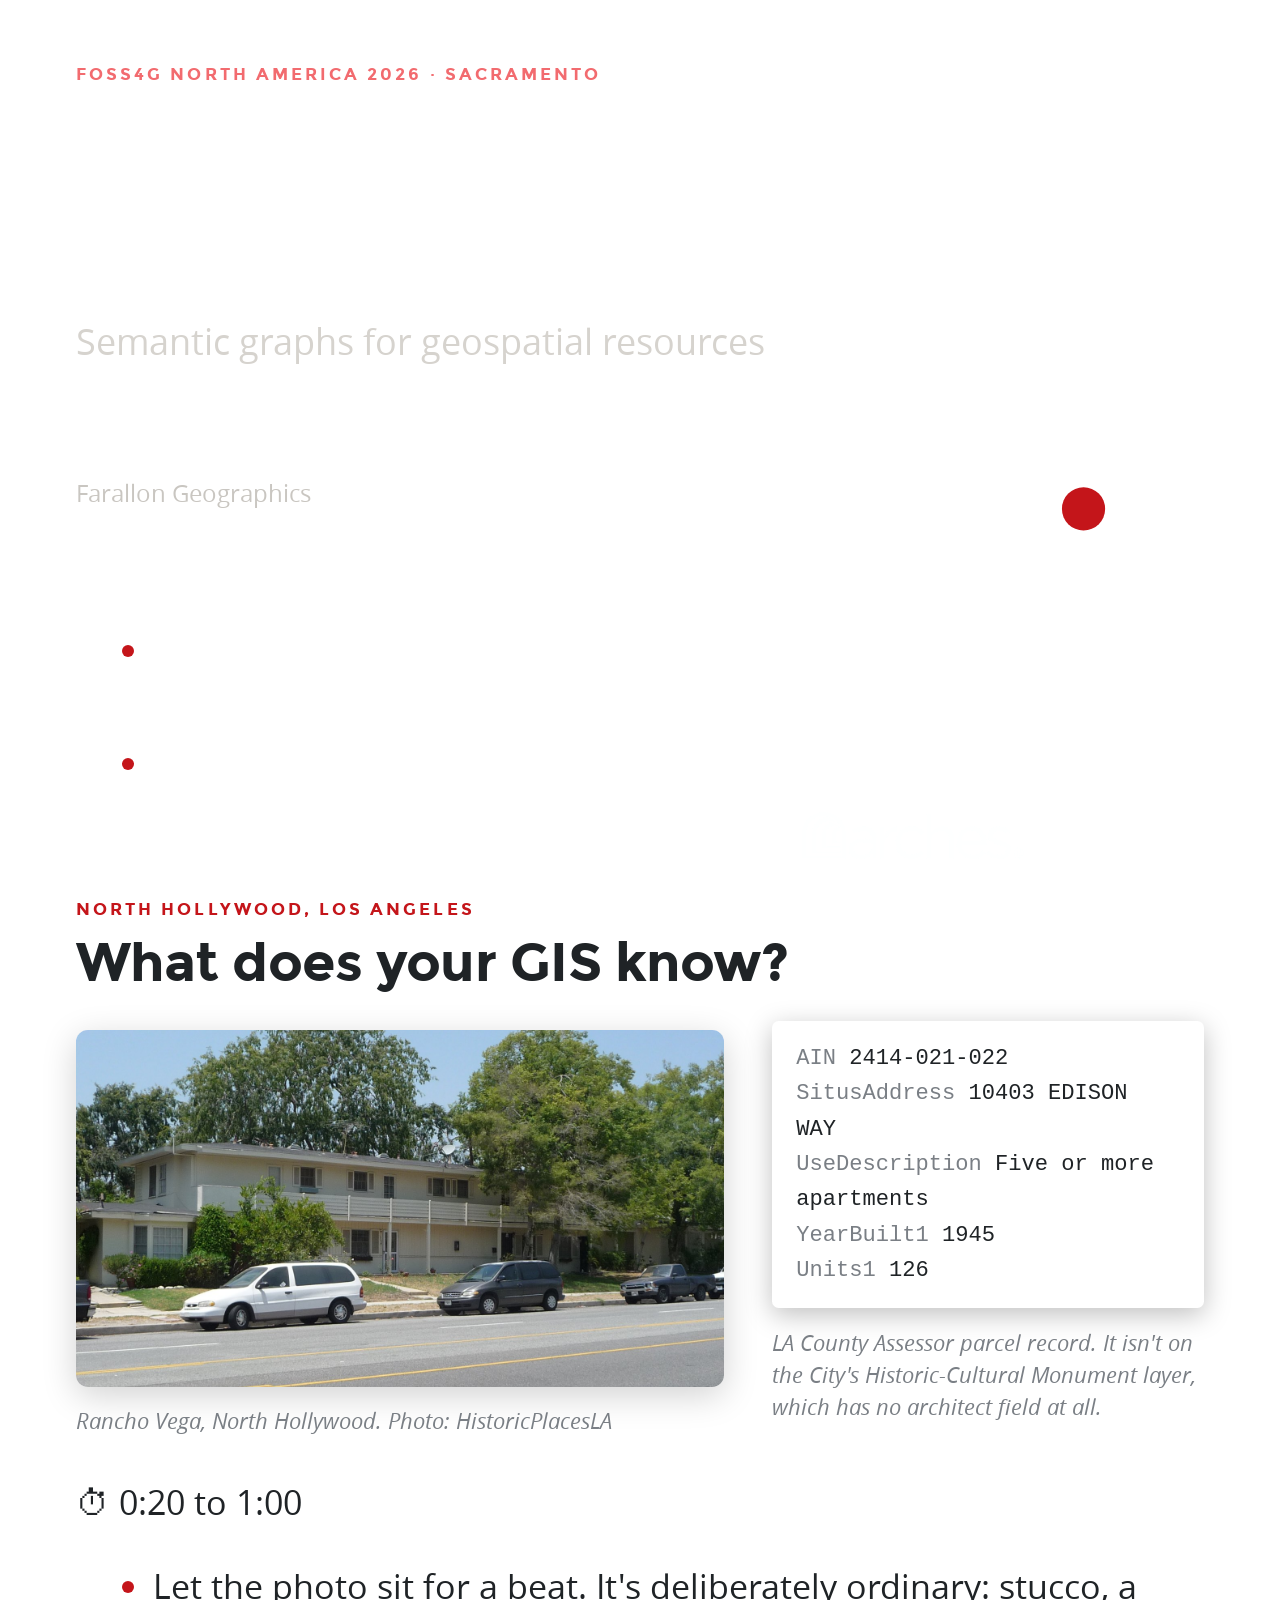
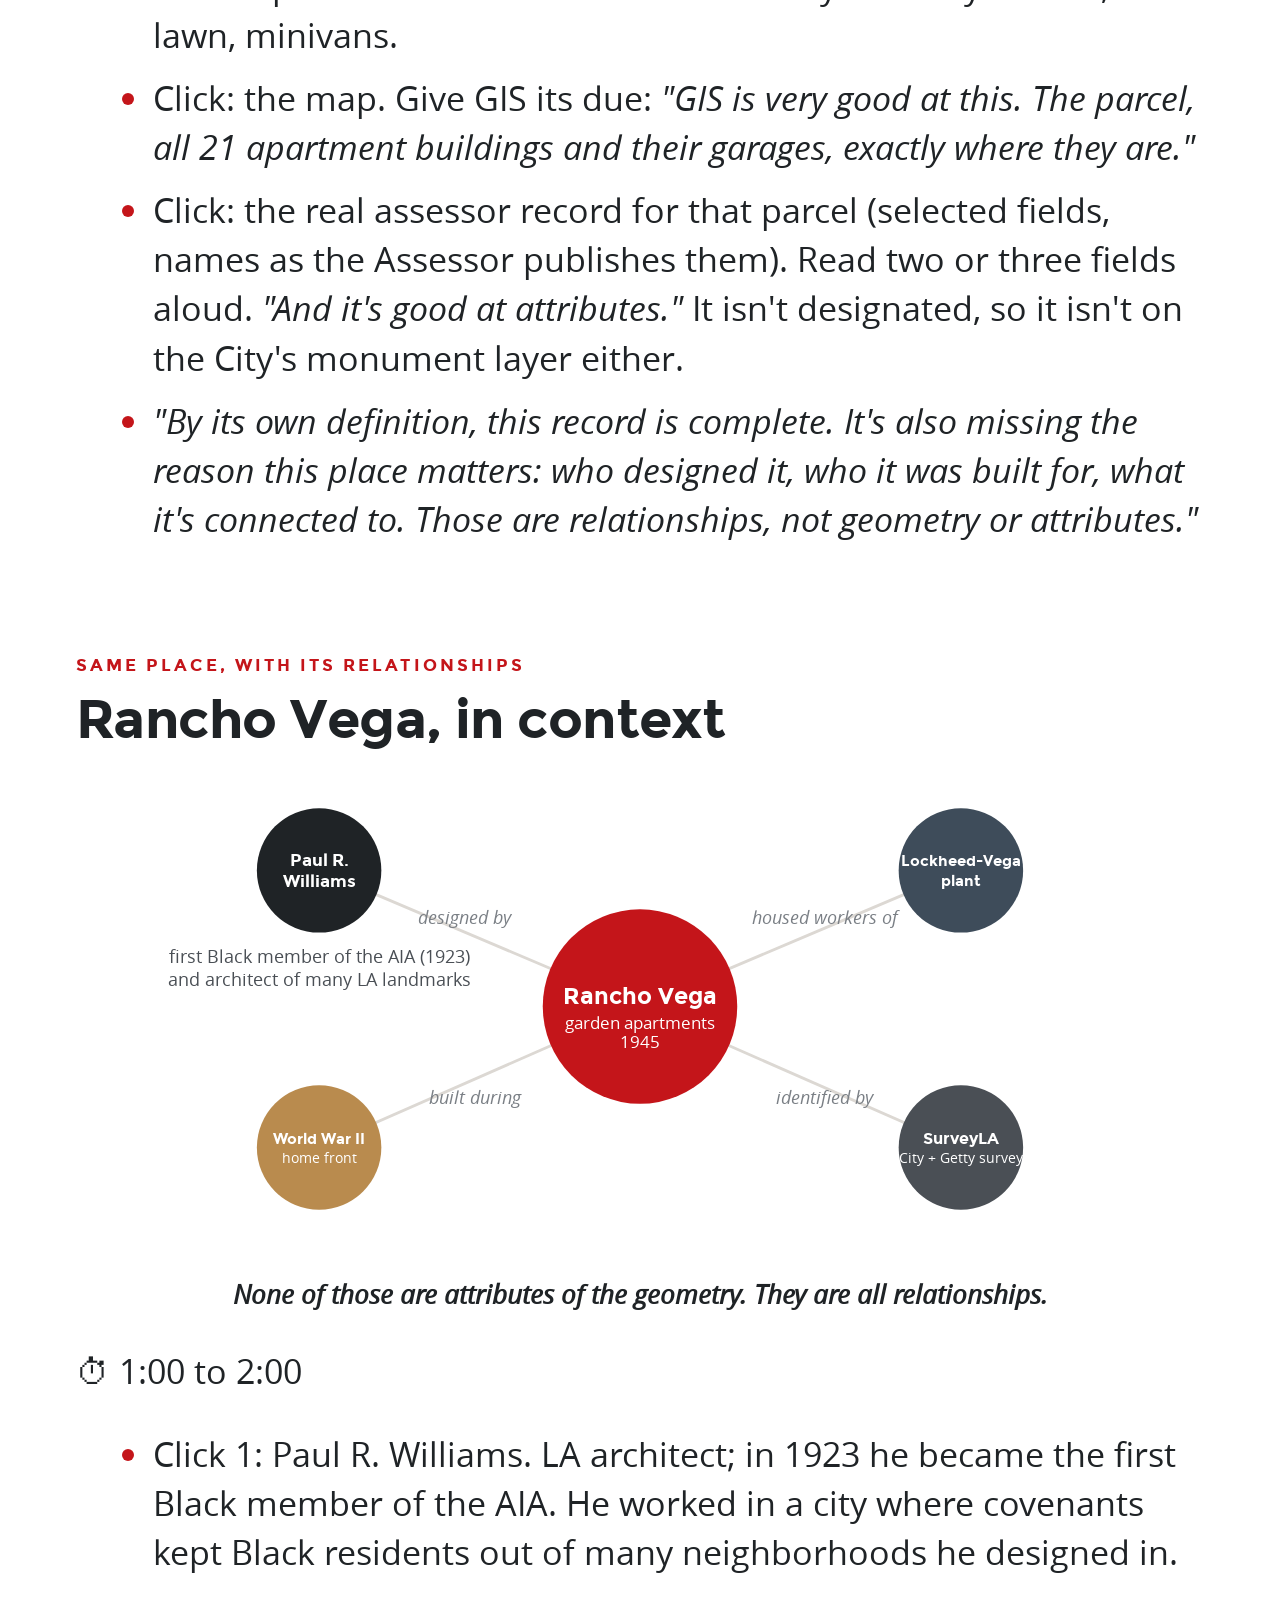
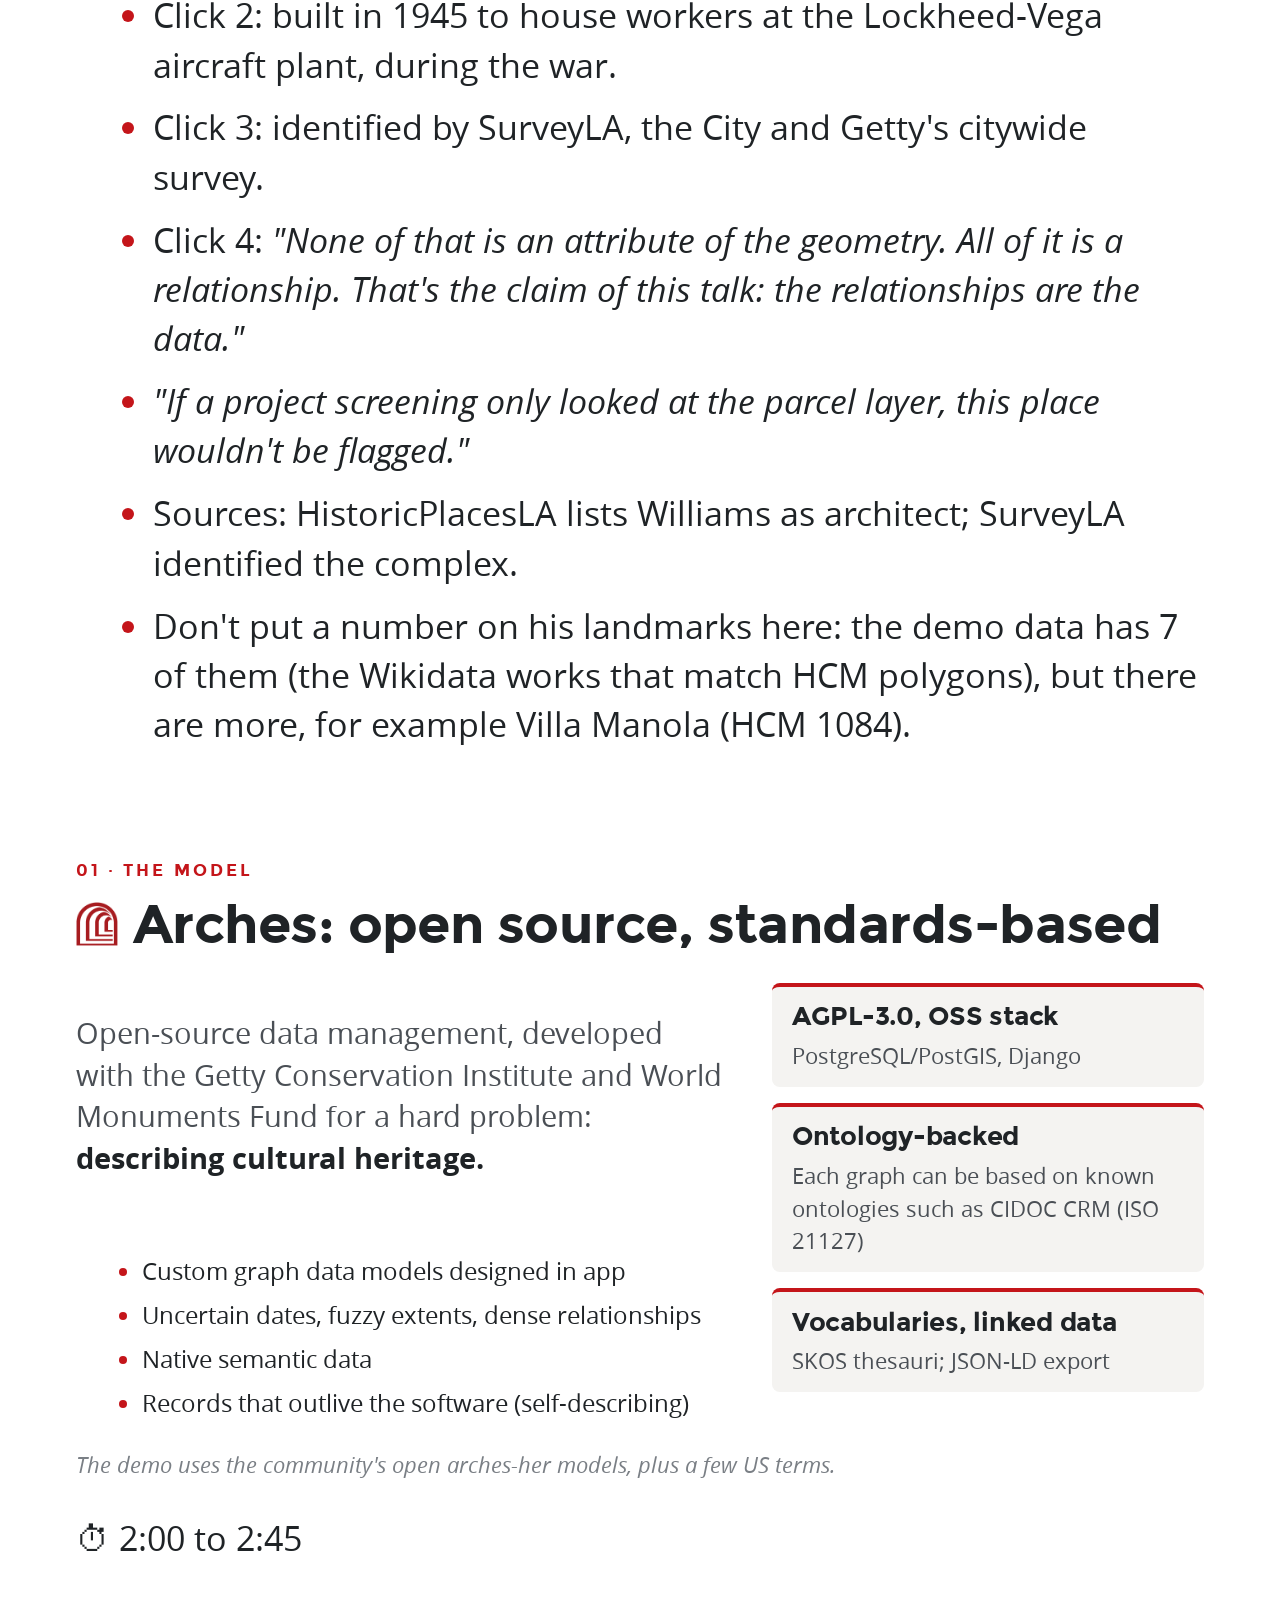
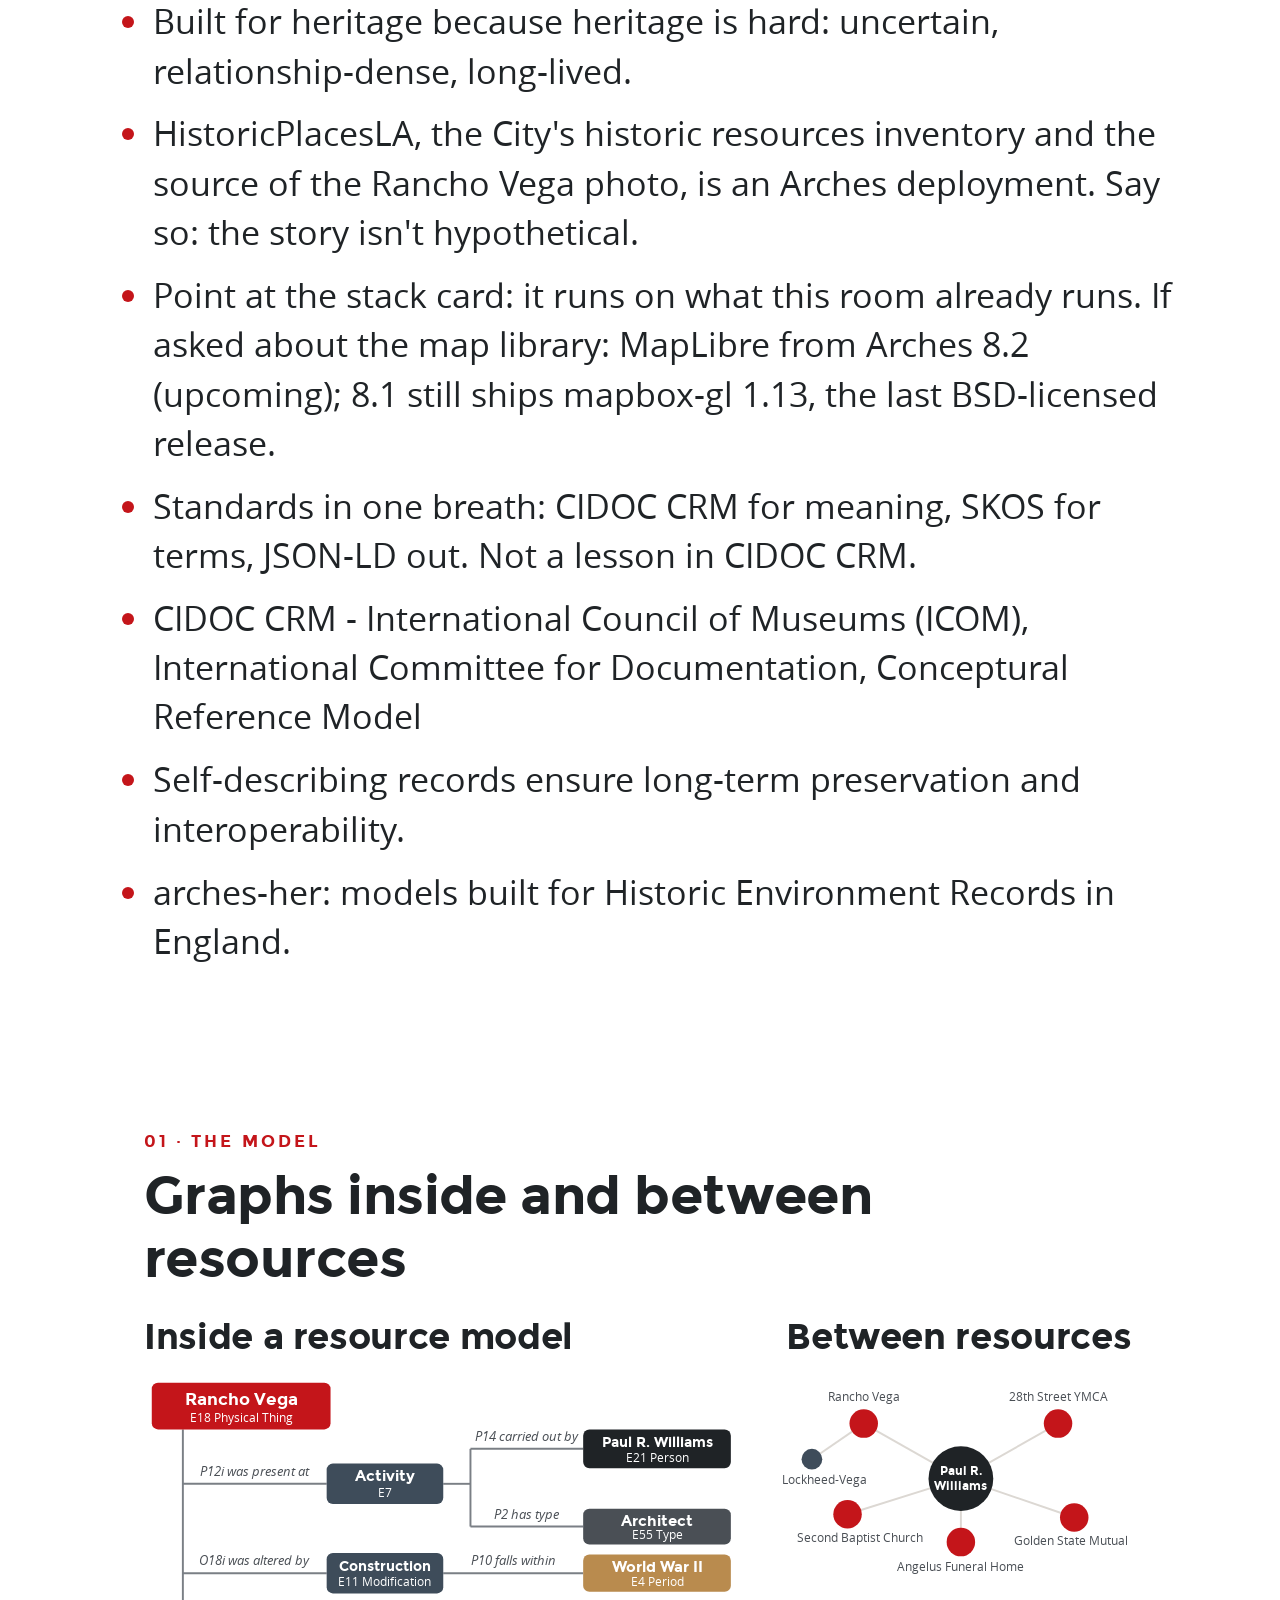
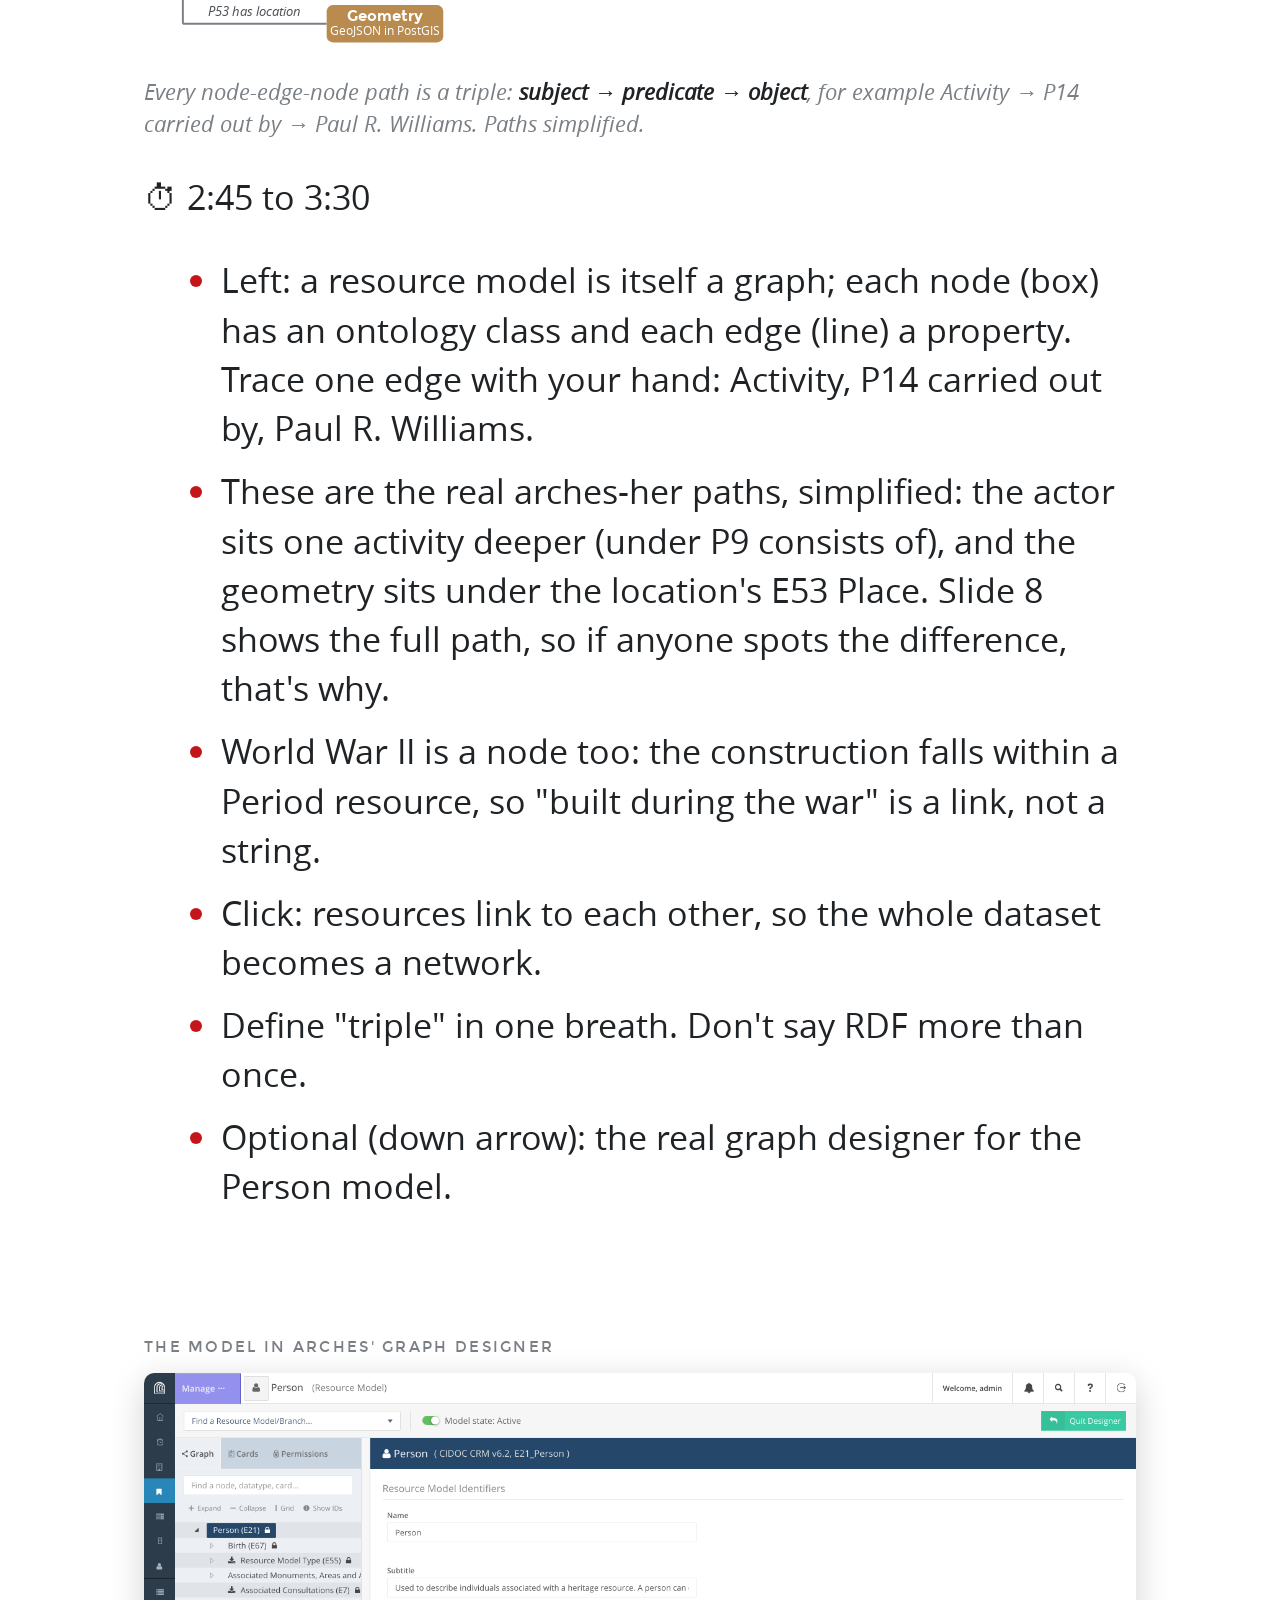
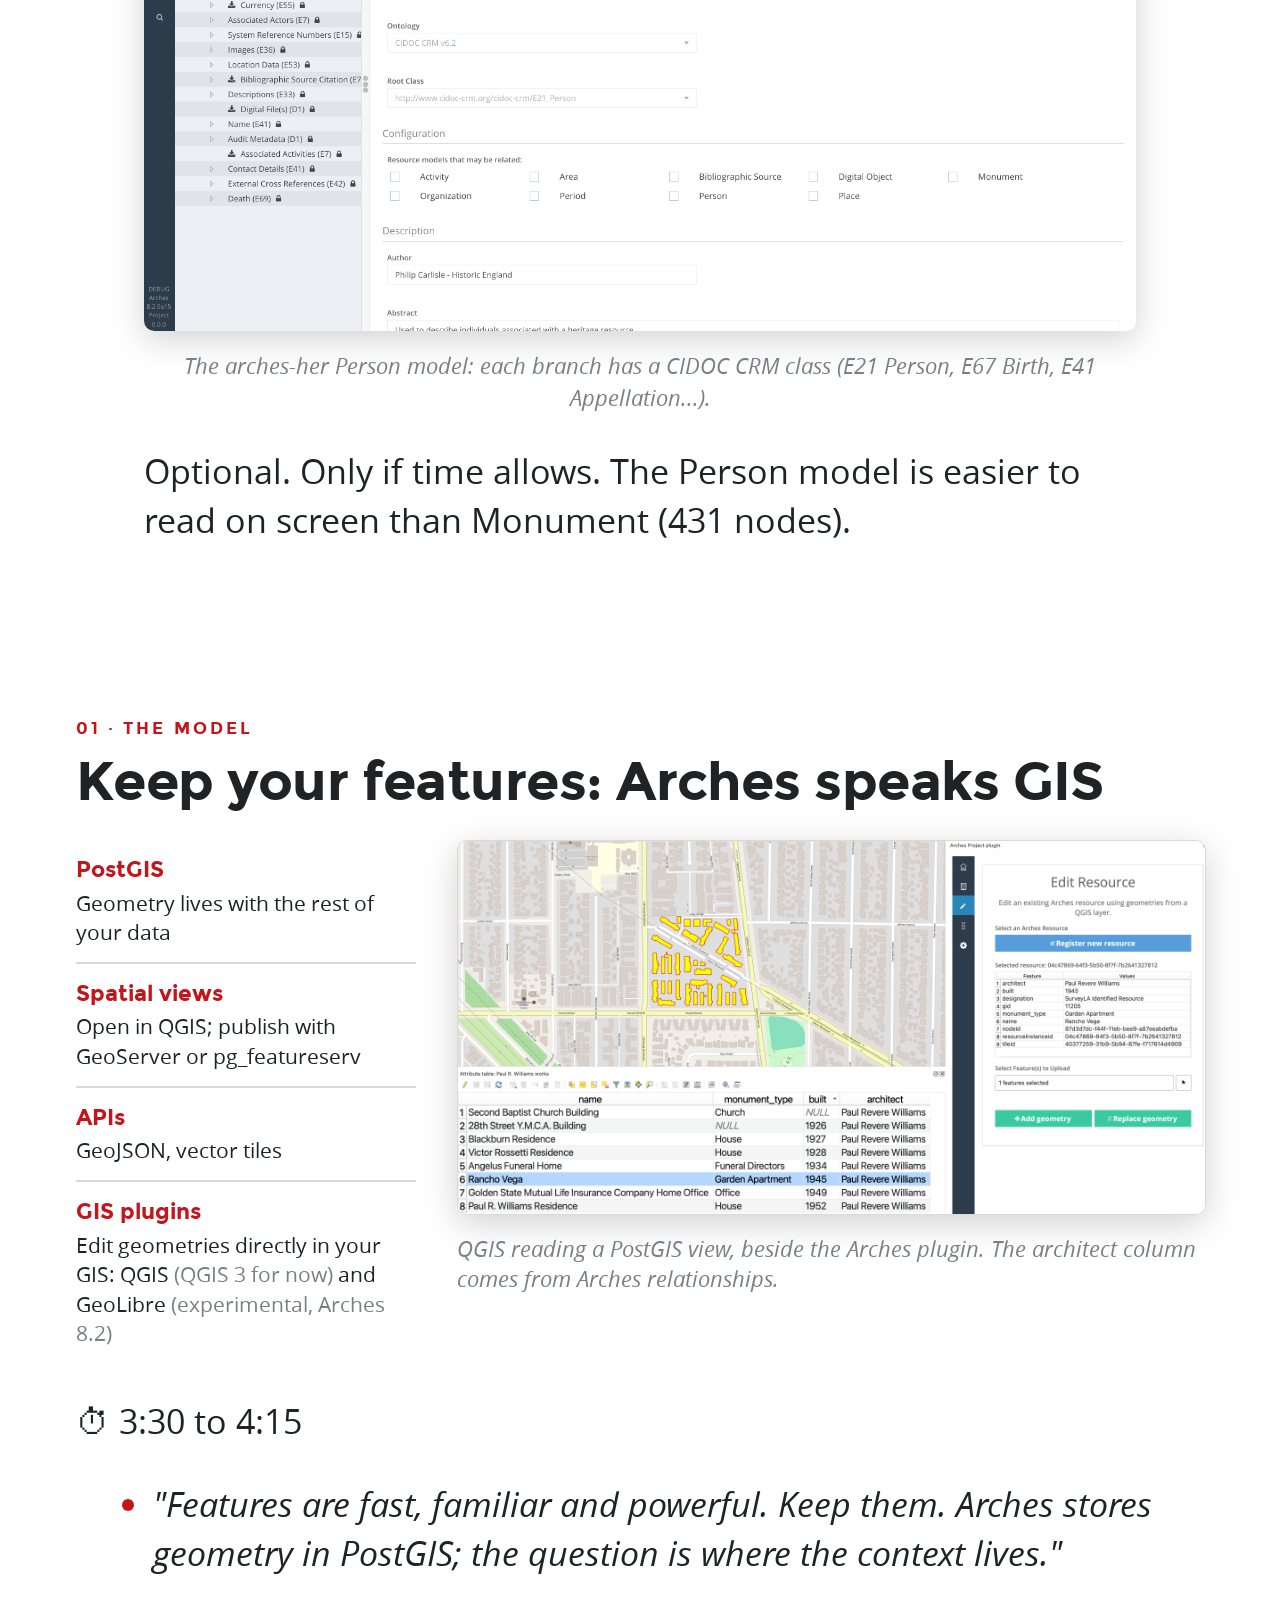
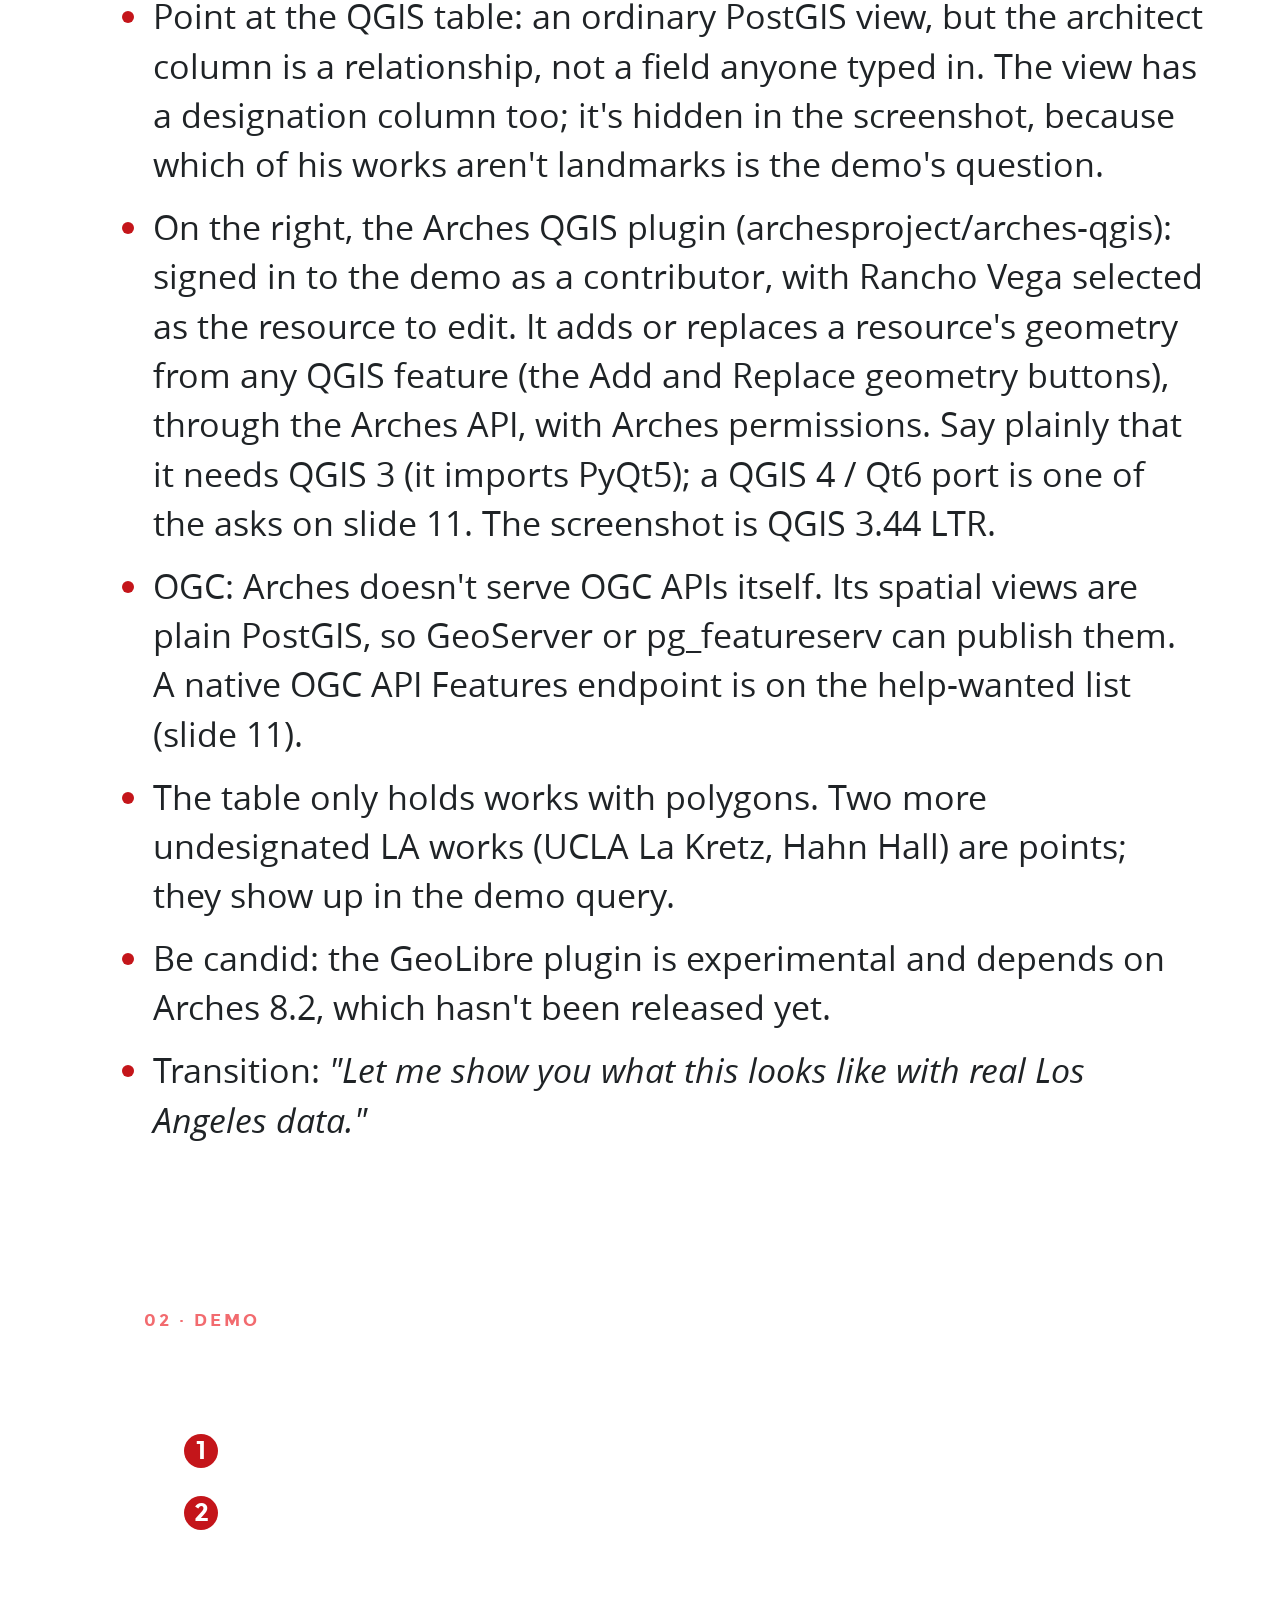
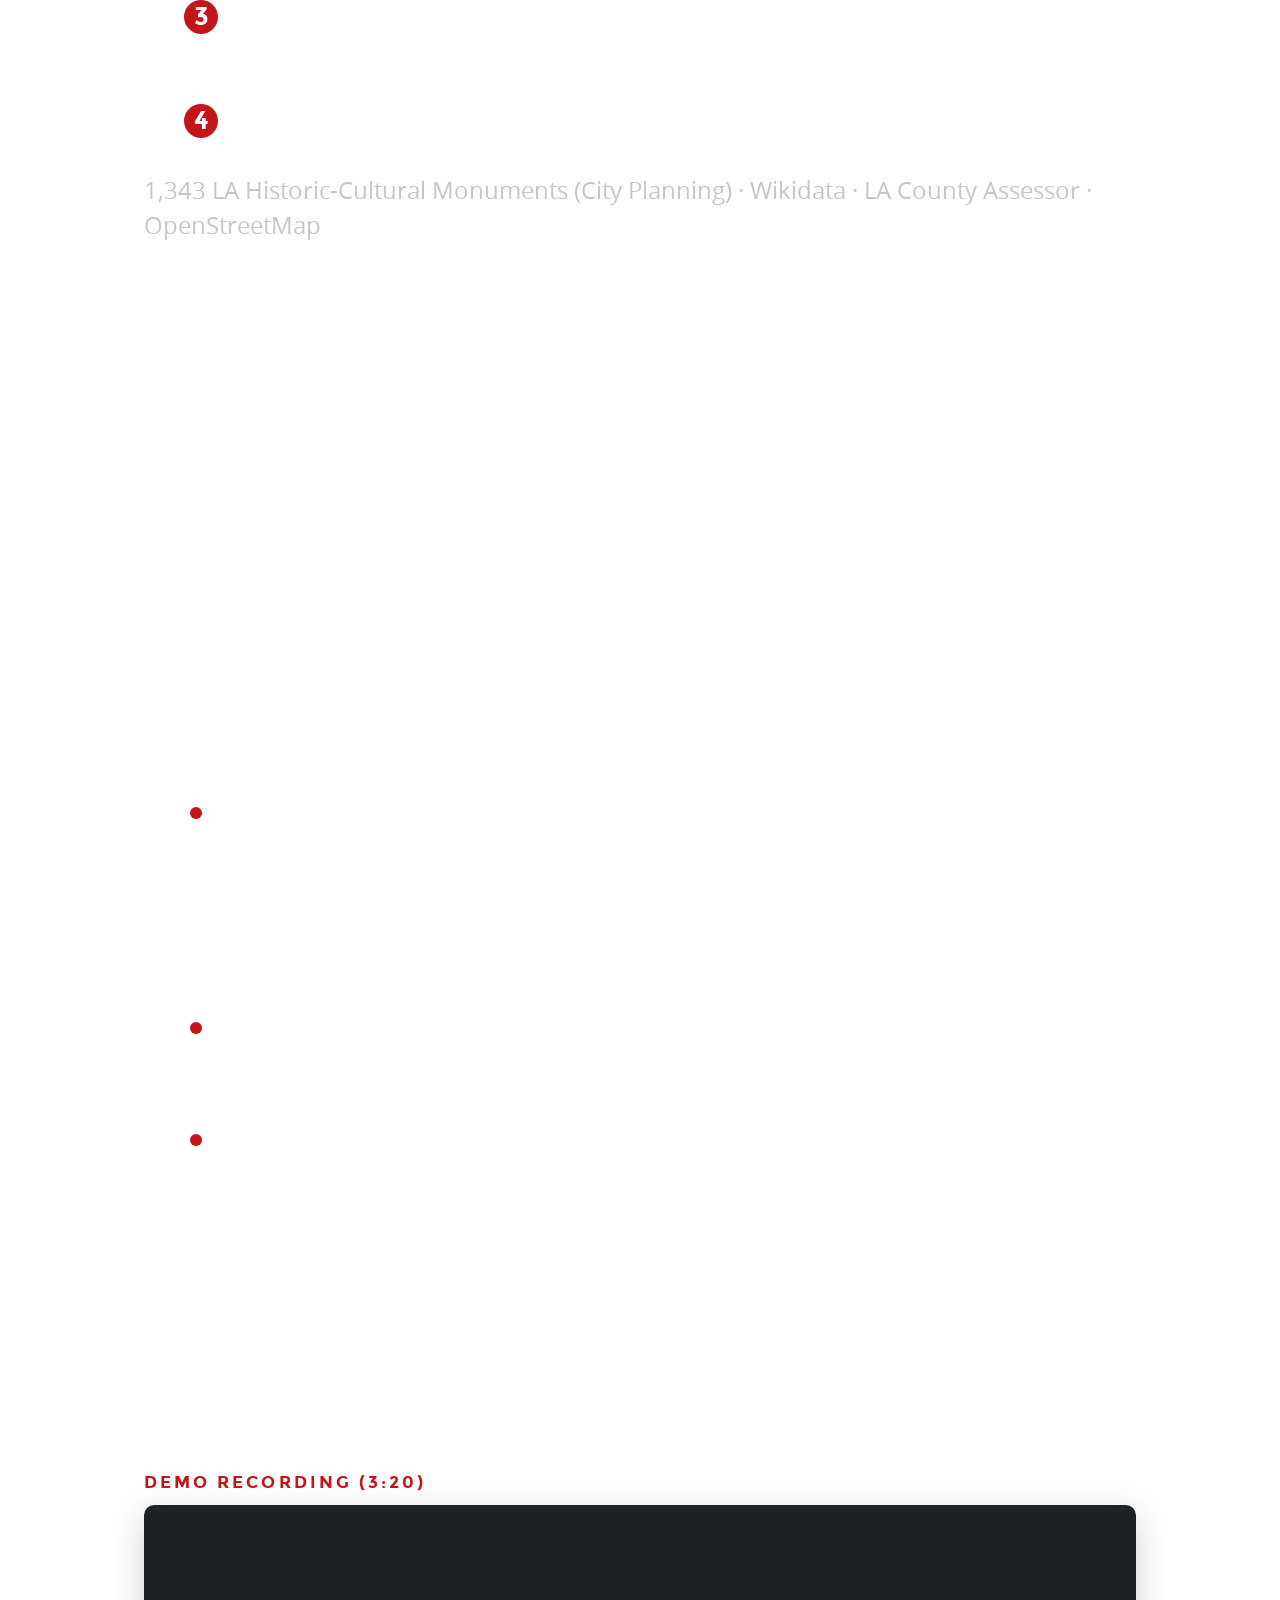
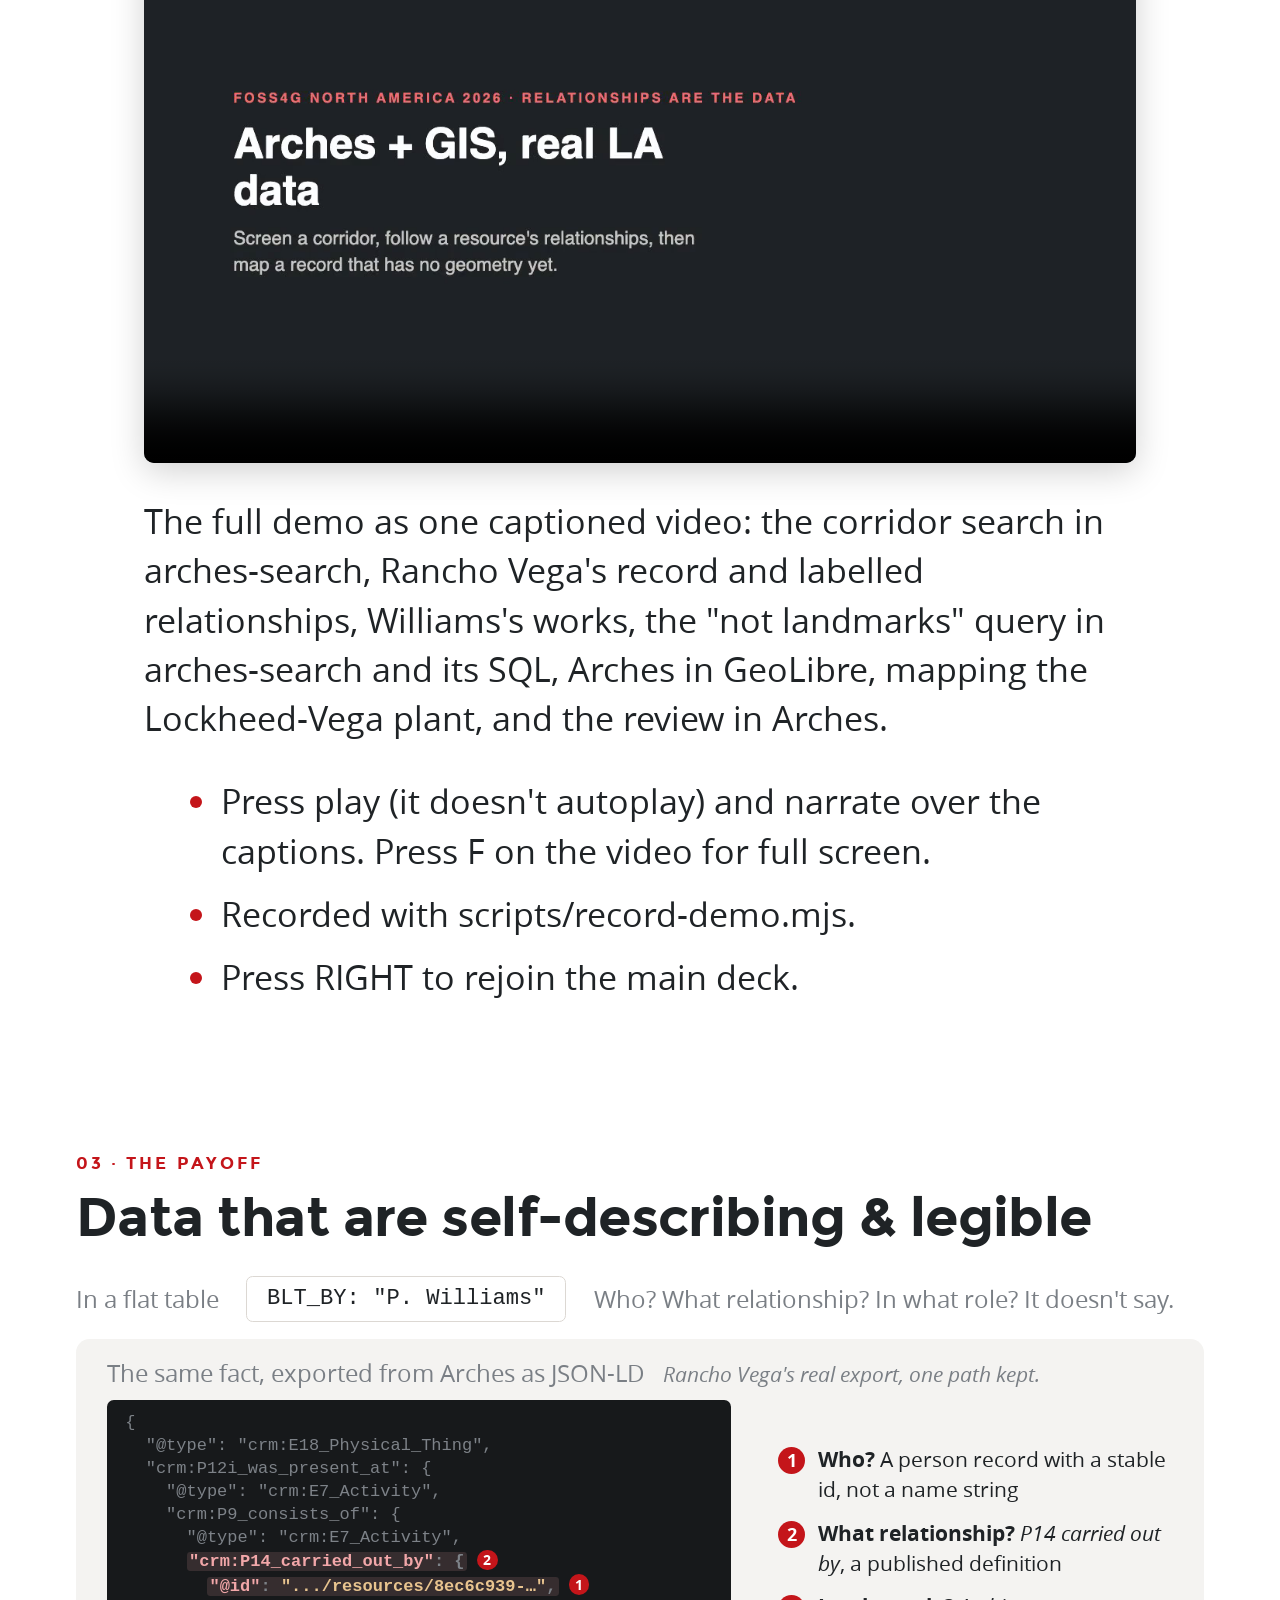
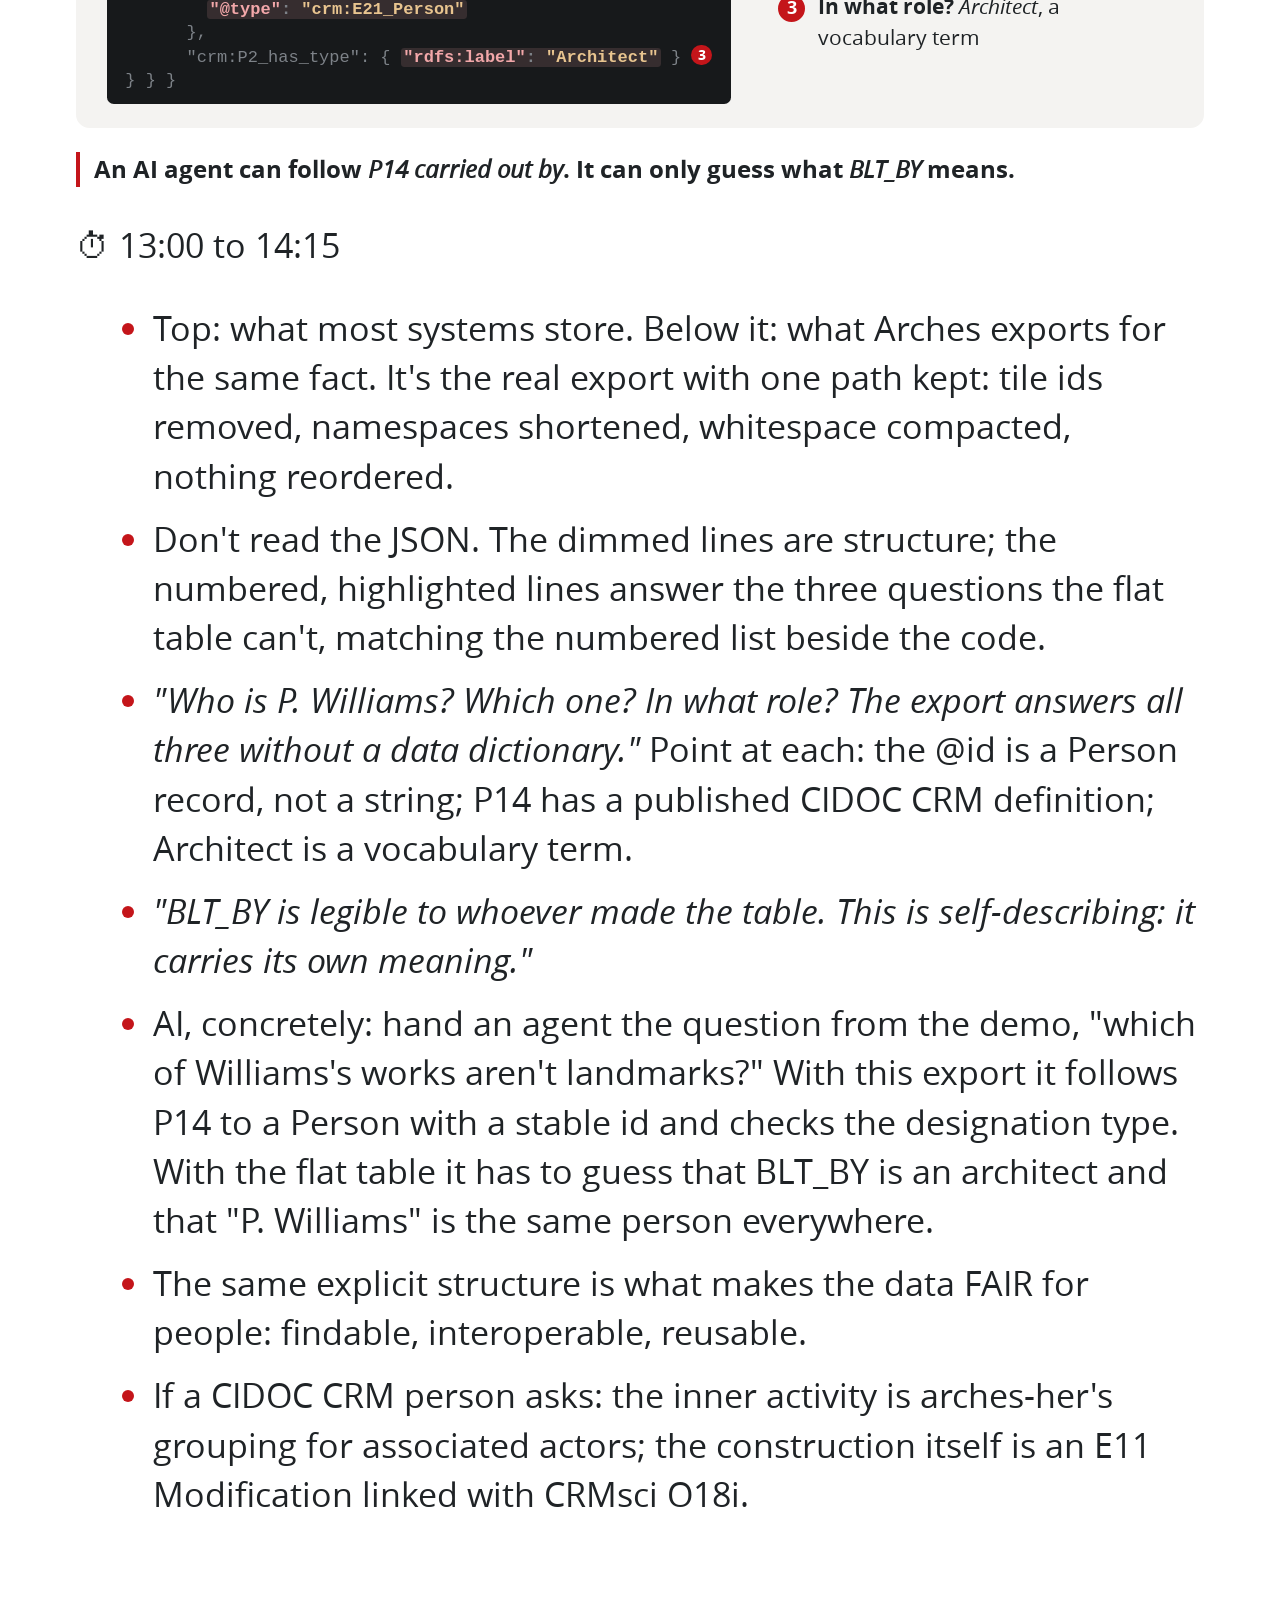
==== commit fdbd6506: "nits" ====
--- a/index.html
+++ b/index.html
@@ -152,9 +152,8 @@
 
                 <!-- Slide 4: What Arches is -->
                 <section>
-                    <img class="slide-mark" src="assets/brand/arches-mark.png" alt="" />
                     <p class="eyebrow">01 · The model</p>
-                    <h2>Arches: open source, standards-based</h2>
+                    <h2><img class="heading-mark" src="assets/brand/arches-mark-large.png" alt="" />Arches: open source, standards-based</h2>
                     <div class="columns wide-left">
                         <div>
                             <p class="lede" style="font-size: 0.85em">Open-source data management, developed with the Getty Conservation Institute and World Monuments Fund for a hard problem: <strong>describing cultural heritage.</strong></p>
--- a/css/foss4gna.css
+++ b/css/foss4gna.css
@@ -488,14 +488,13 @@
     width: auto;
 }
 
-.reveal .slide-mark {
-    position: absolute;
-    right: 1.4em;
-    top: 1.2em;
-    width: 1.3em;
-    height: auto;
-    margin: 0;
-    opacity: 0.9;
+/* The Arches mark, inline before the word "Arches" in a heading. */
+.reveal h2 .heading-mark {
+    display: inline-block;
+    height: 0.82em;
+    width: auto;
+    margin: 0 0.28em 0 0;
+    vertical-align: -0.06em;
 }
 
 .reveal .network-motif {
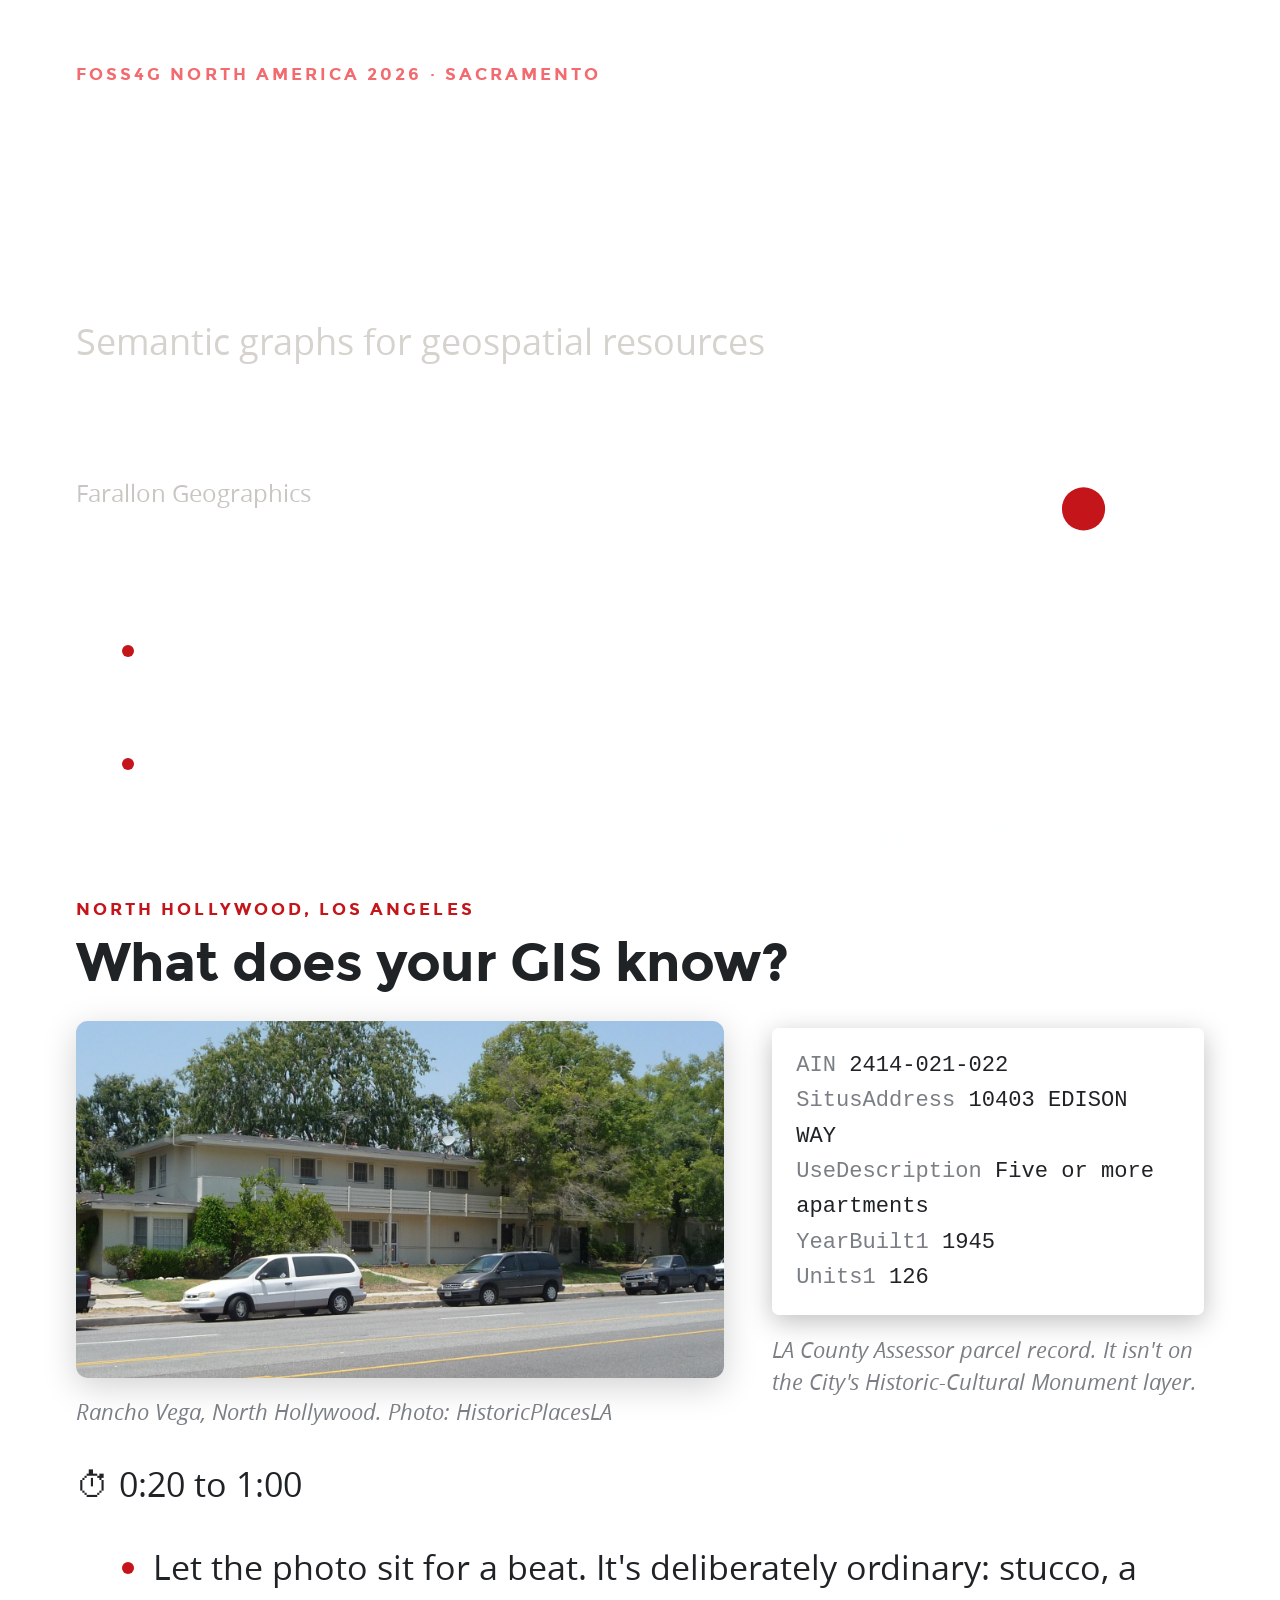
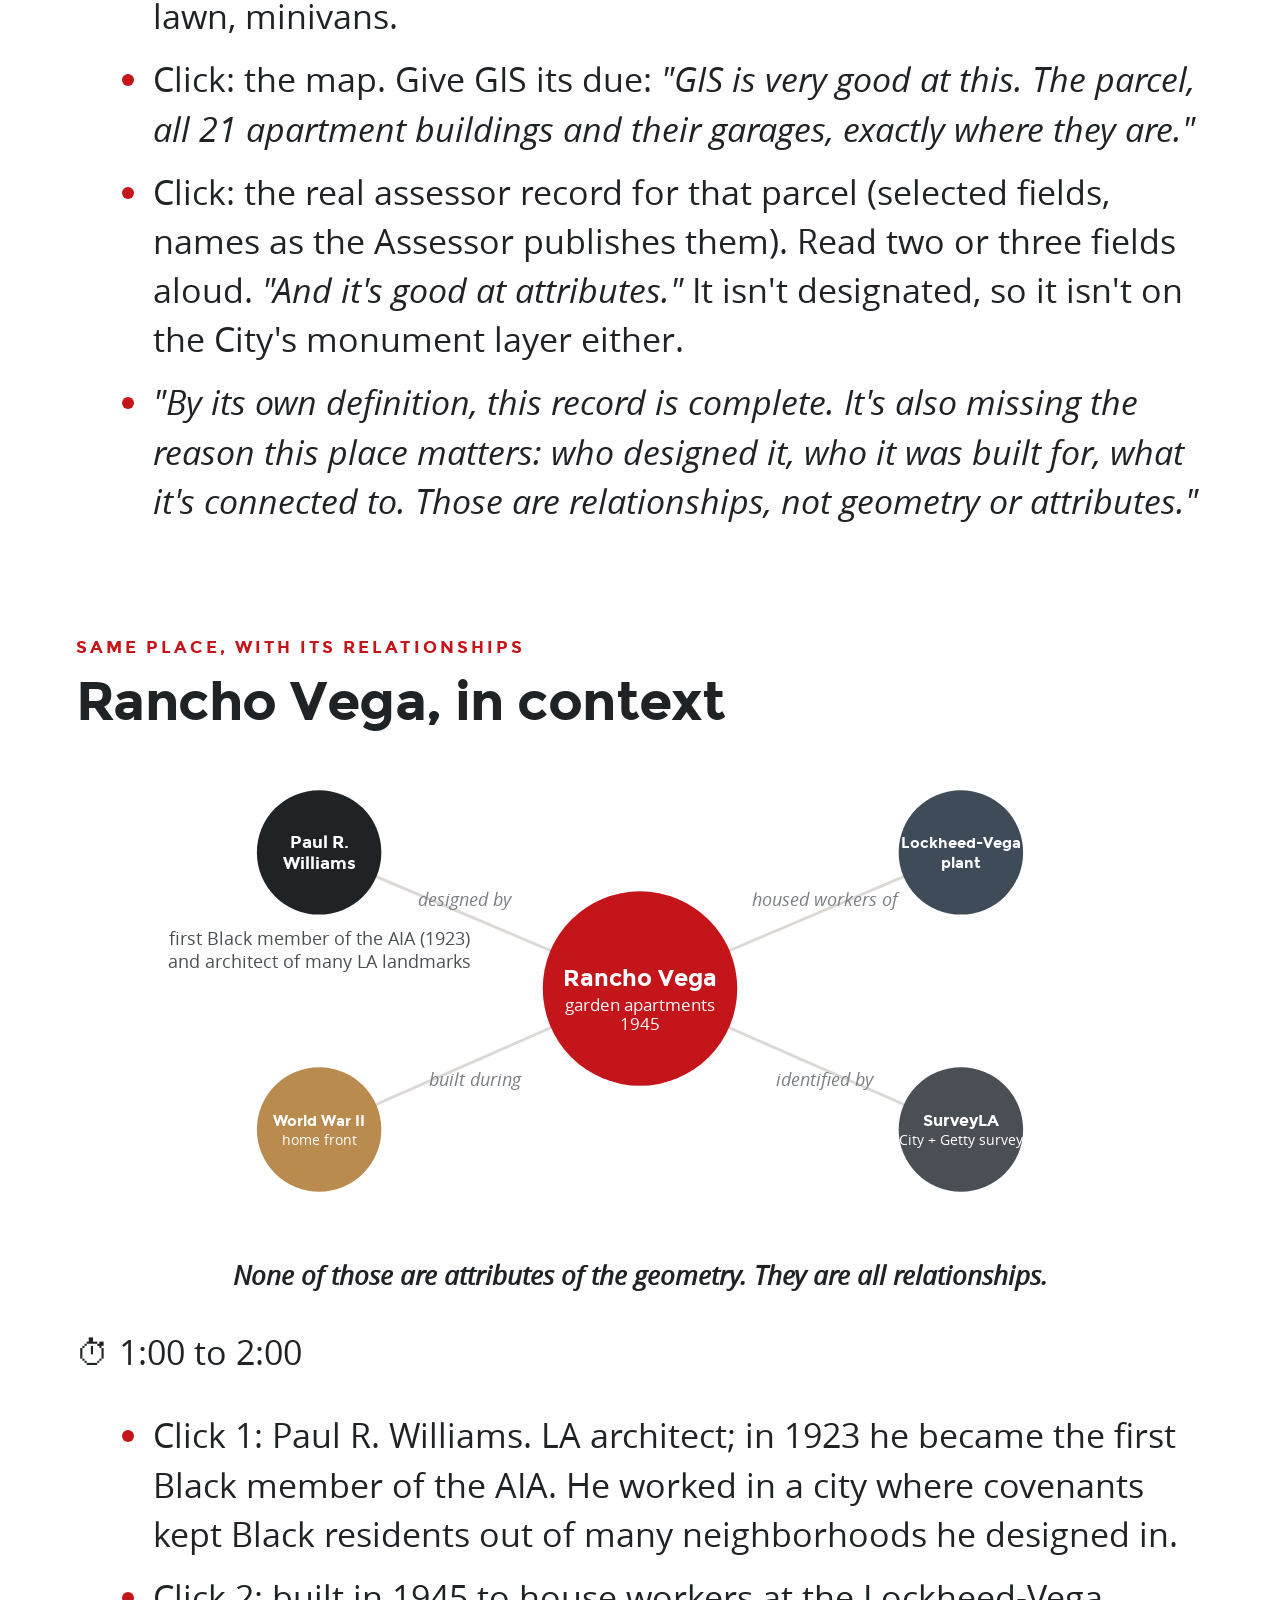
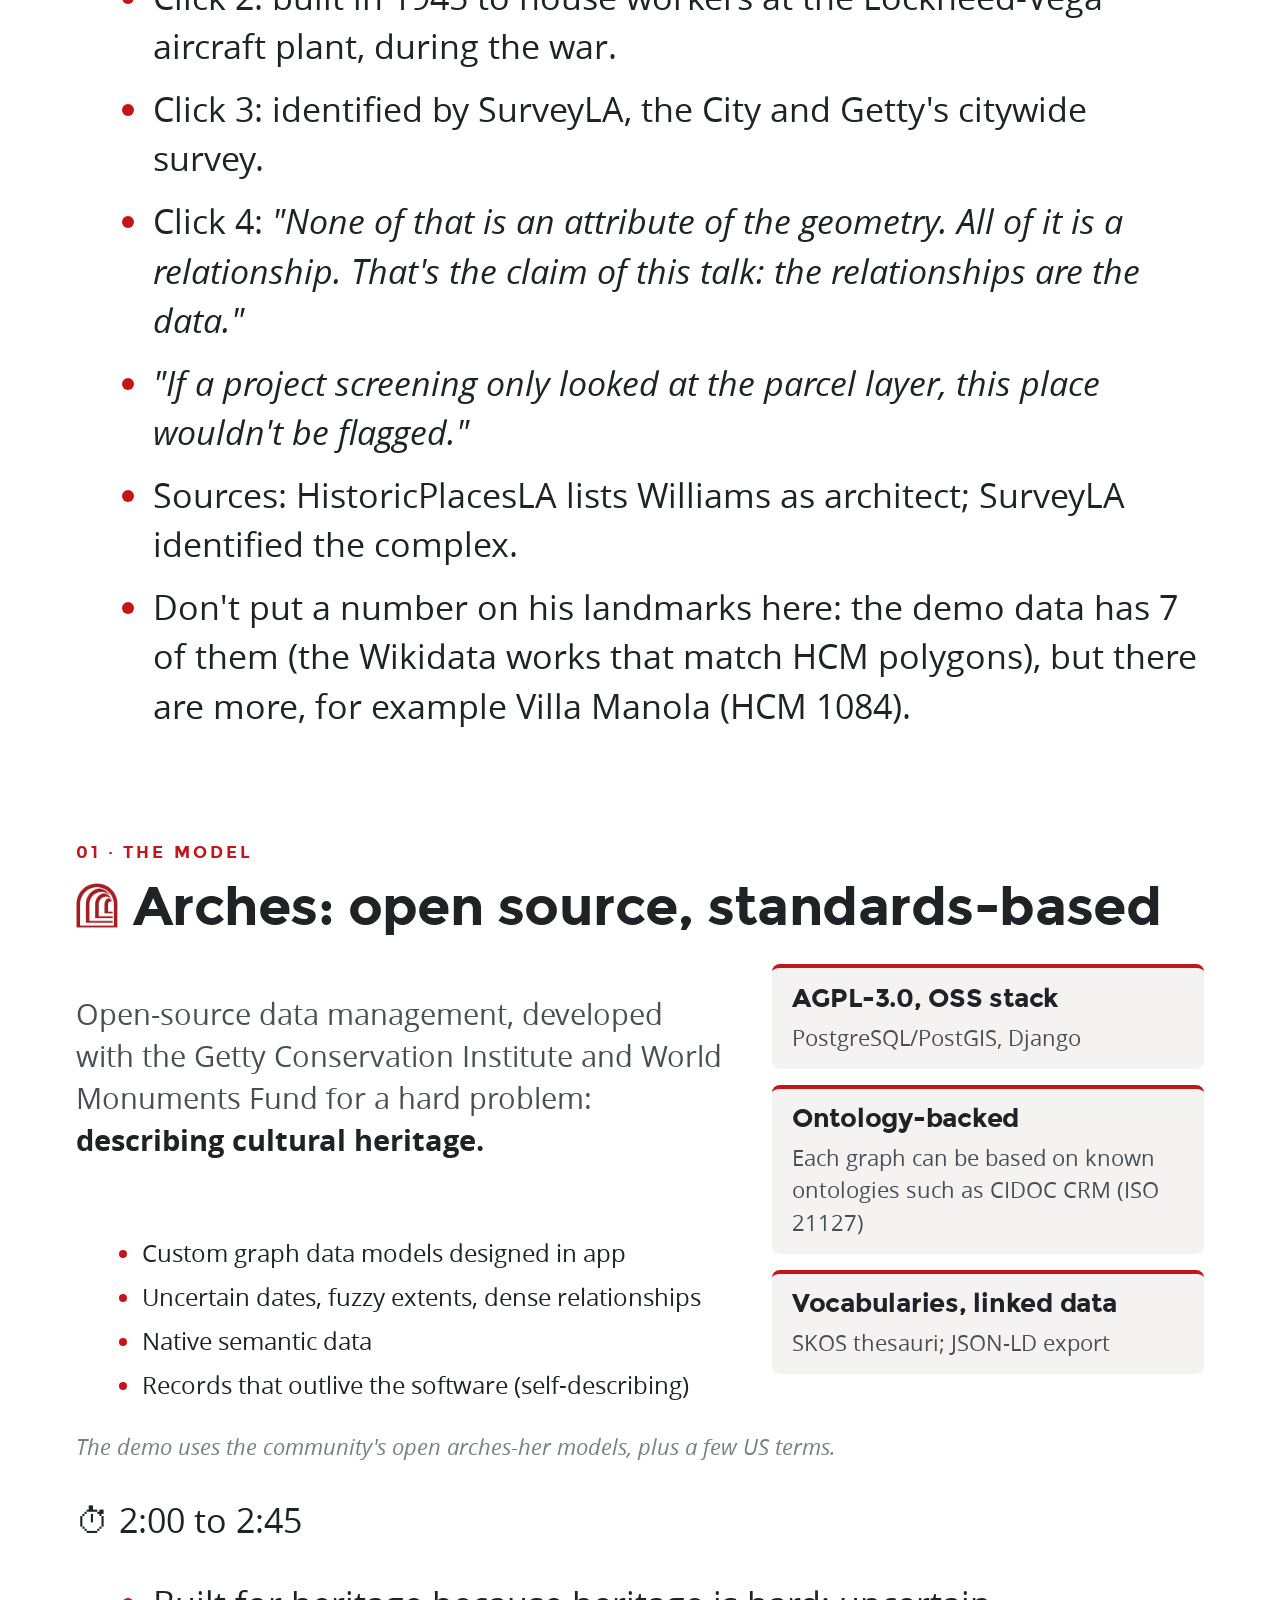
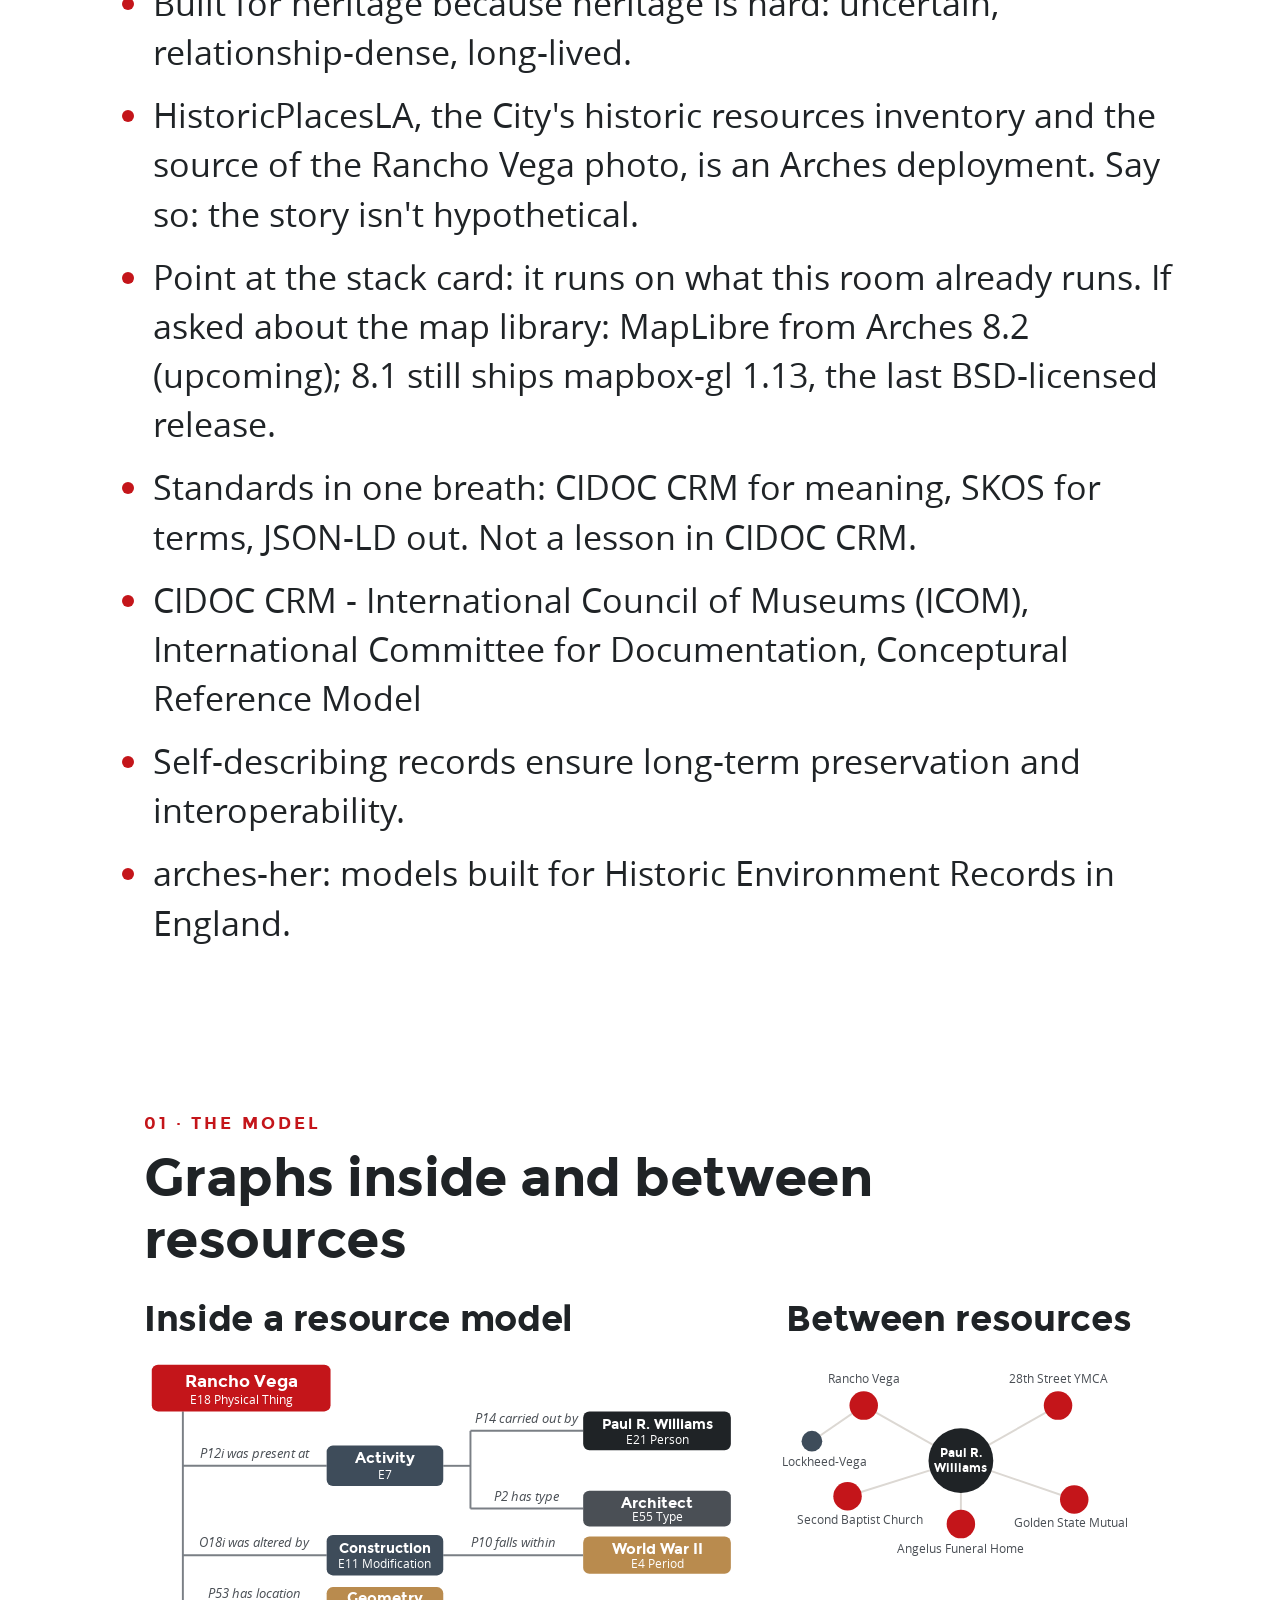
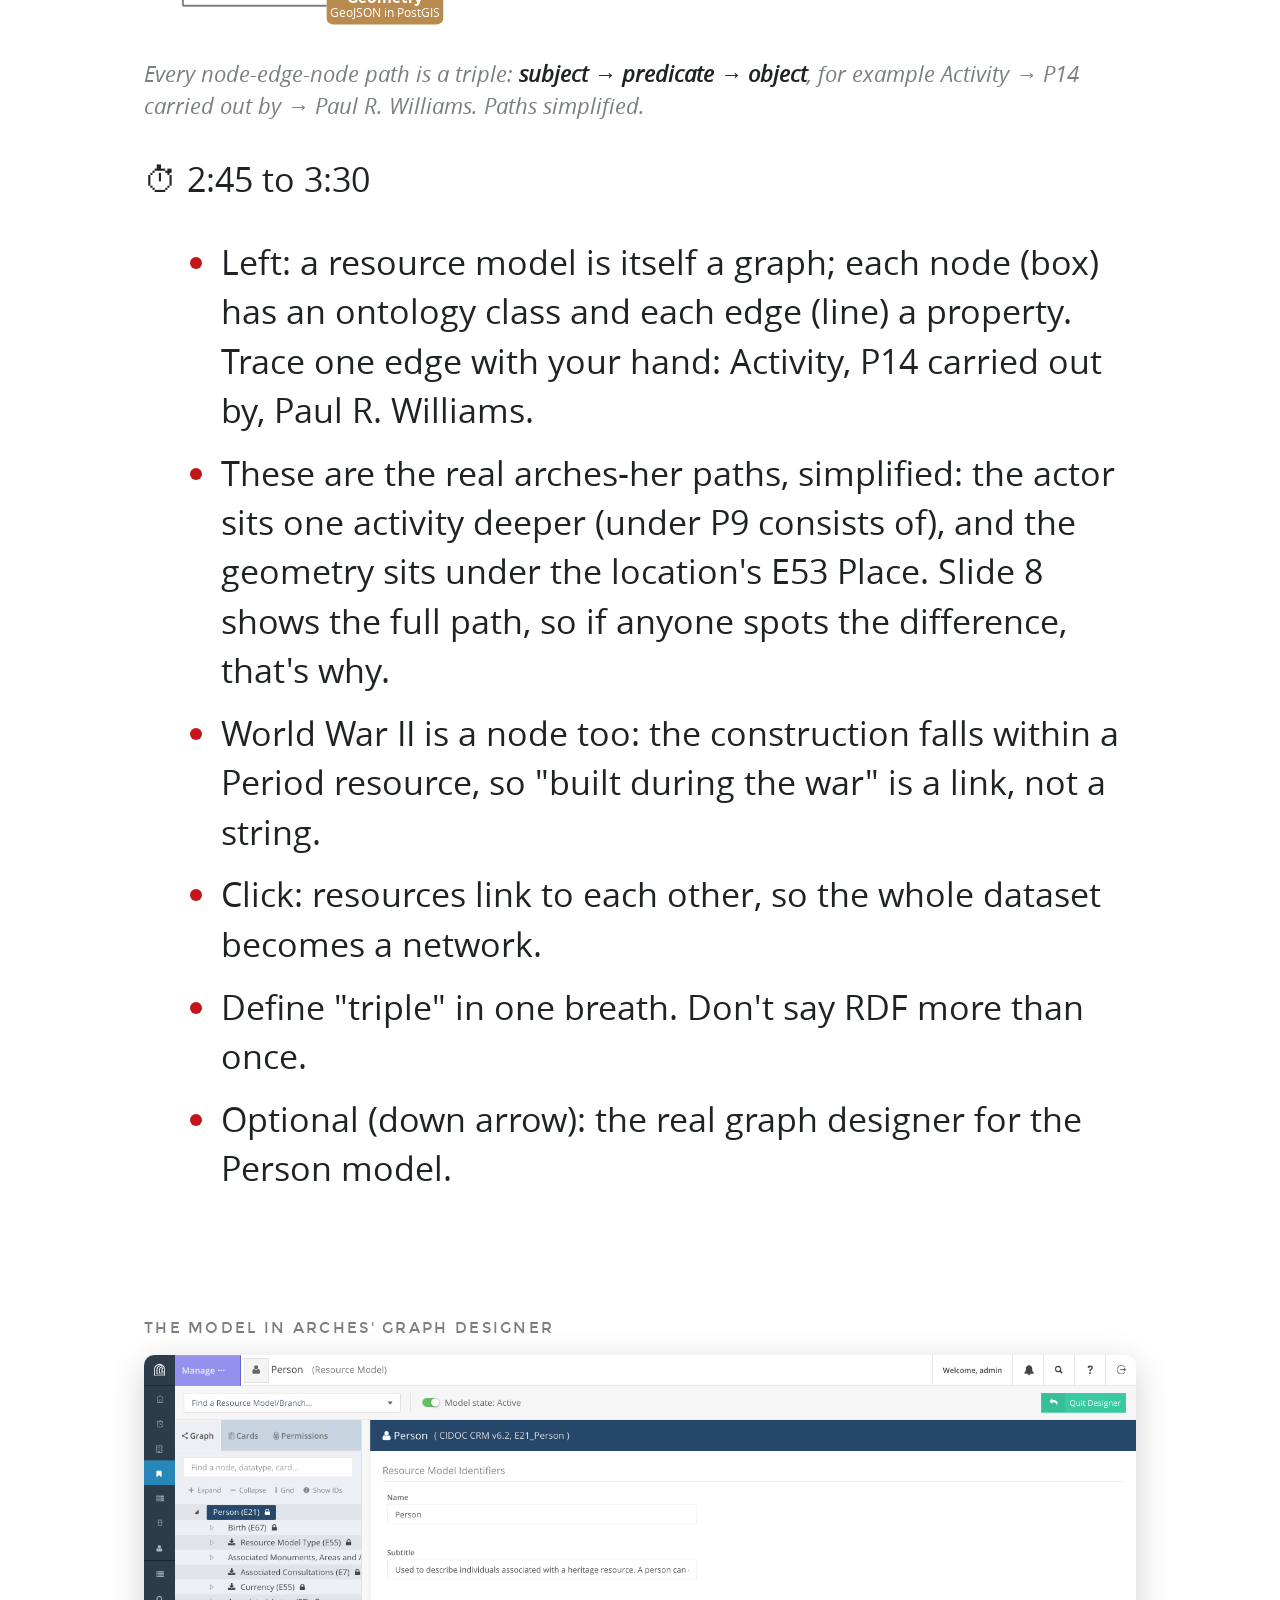
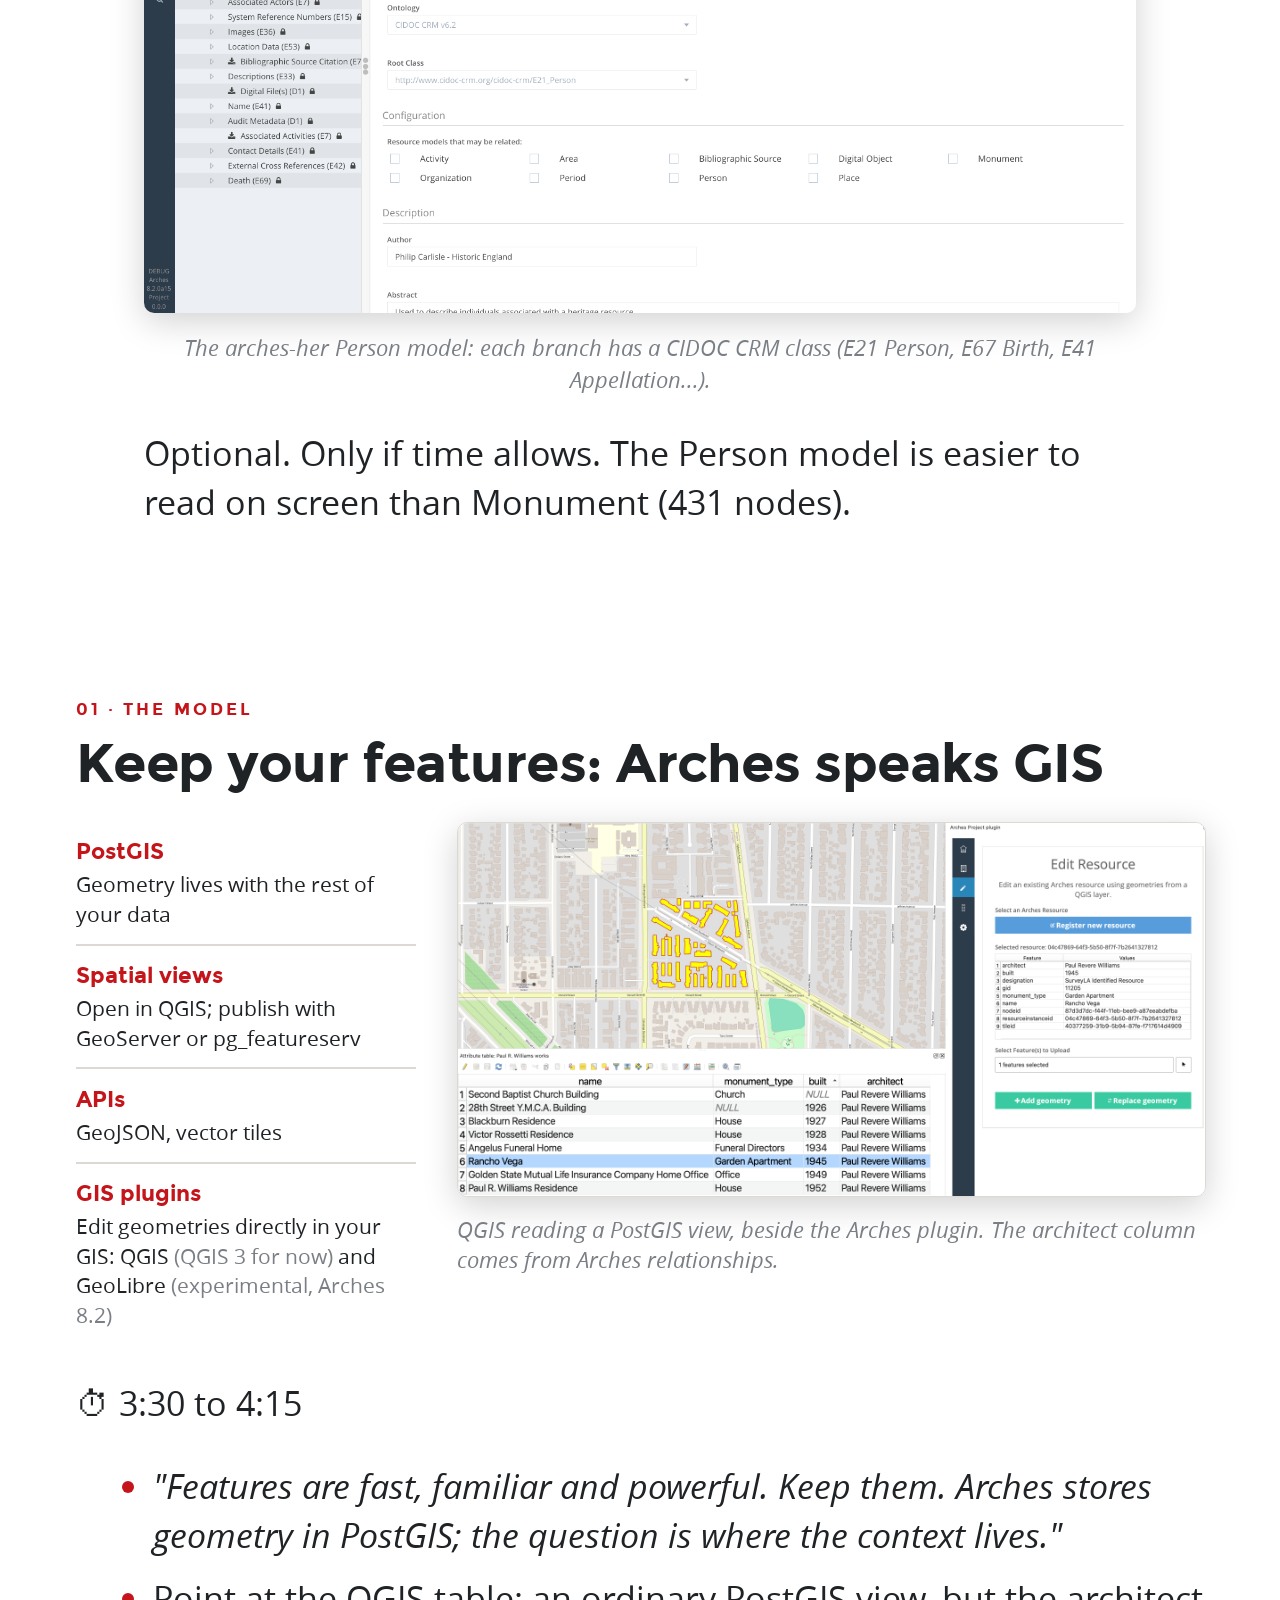
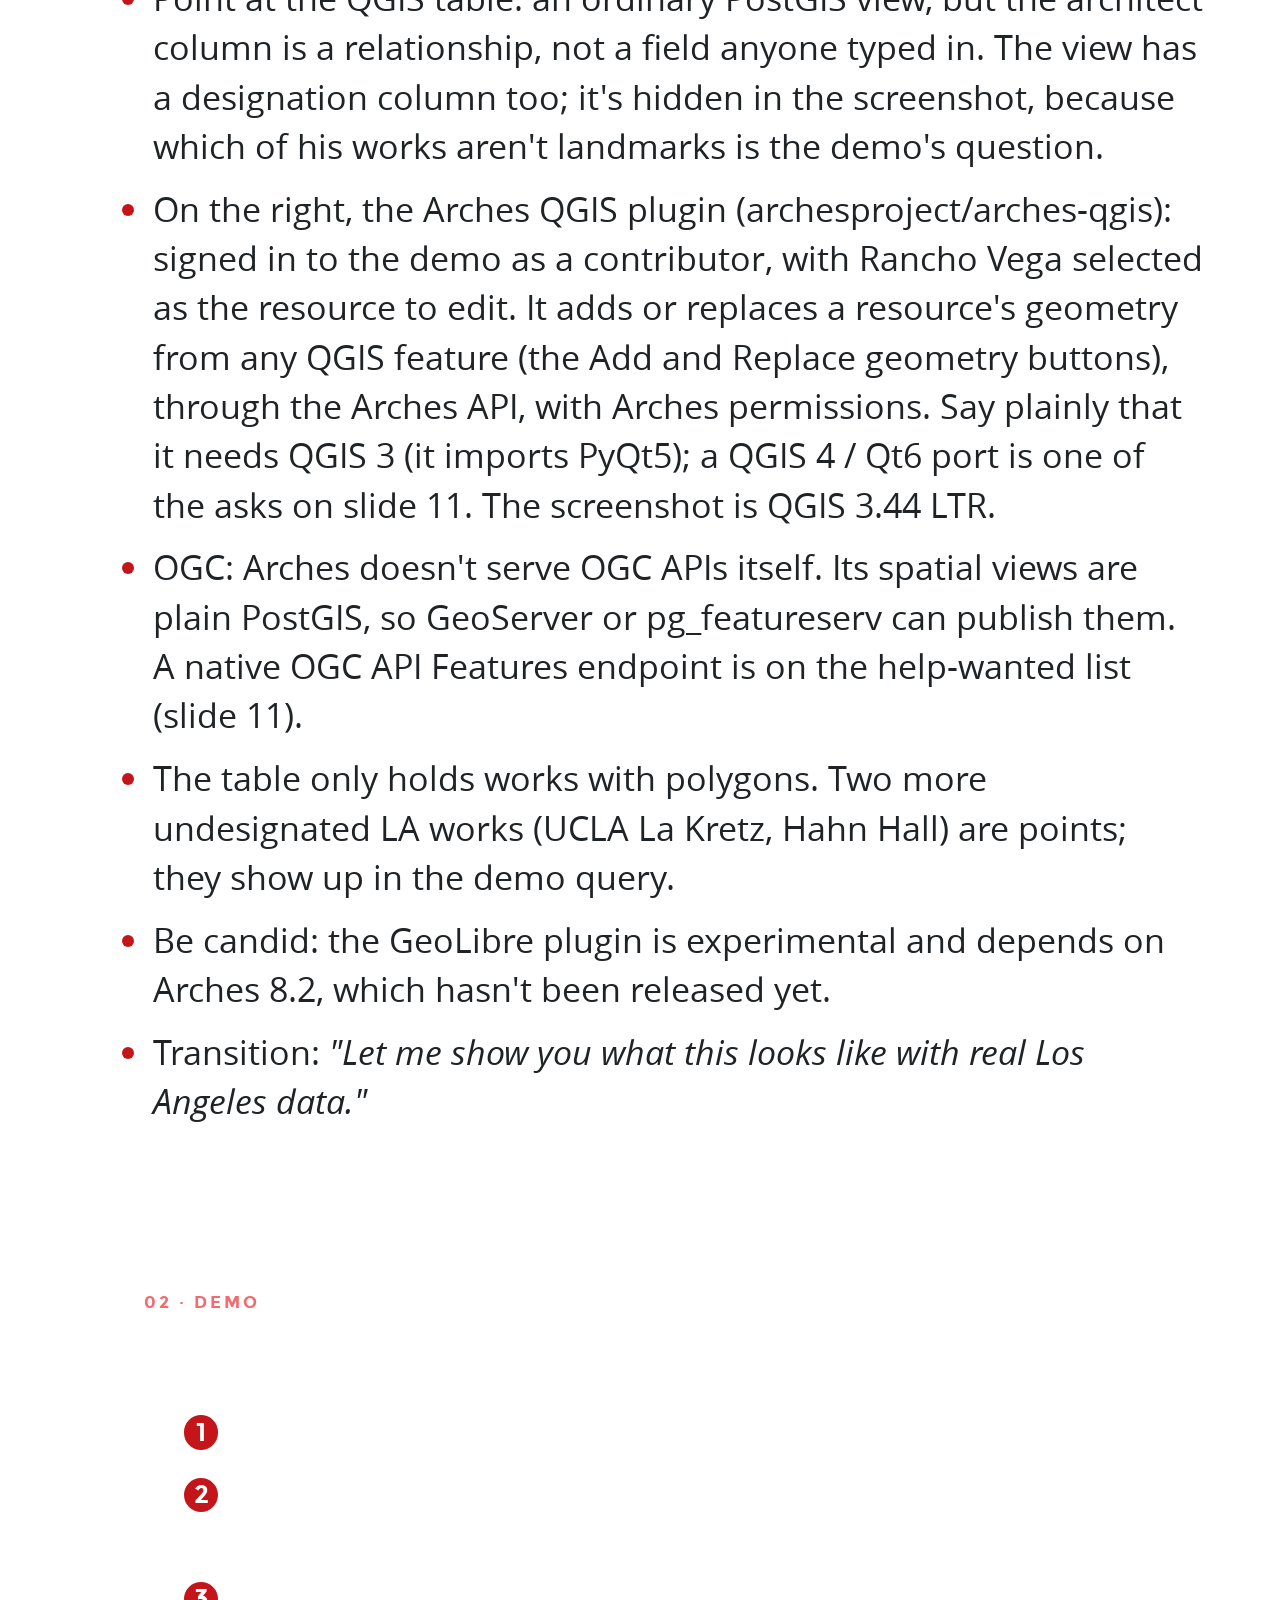
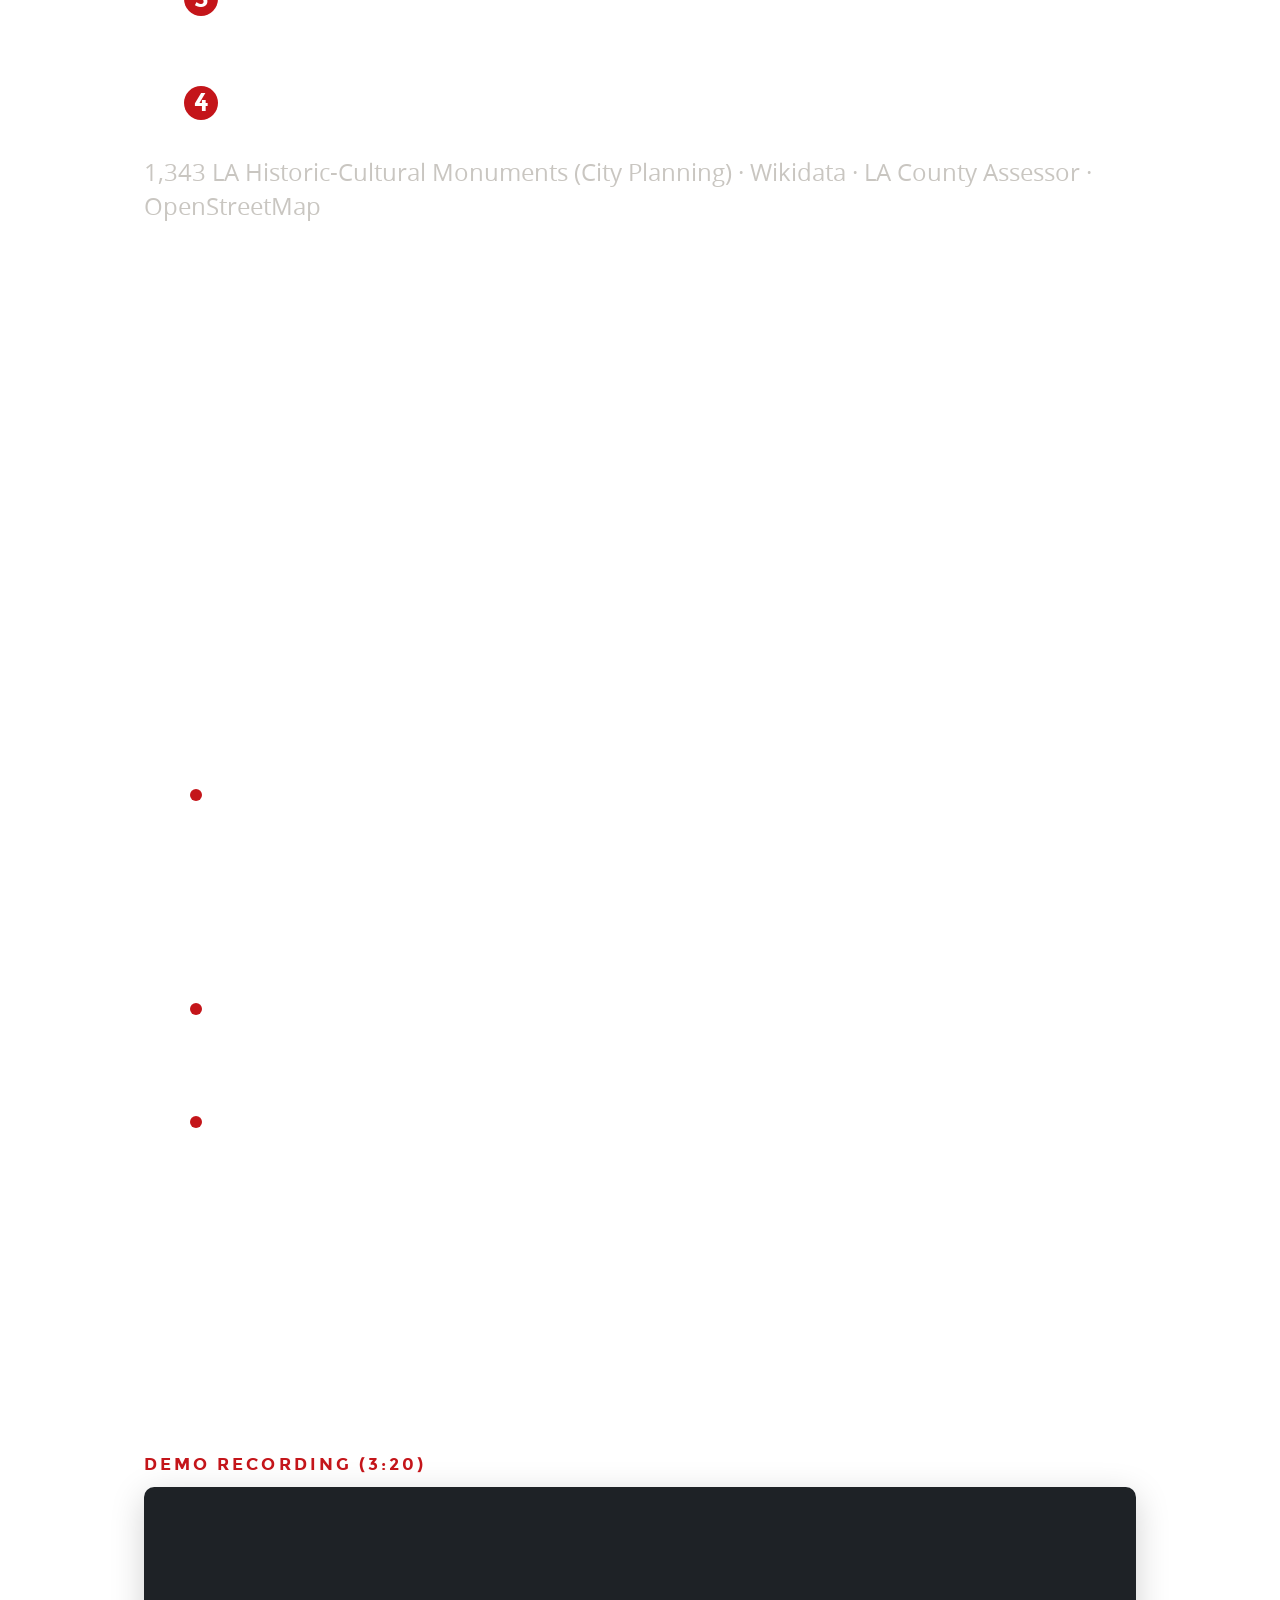
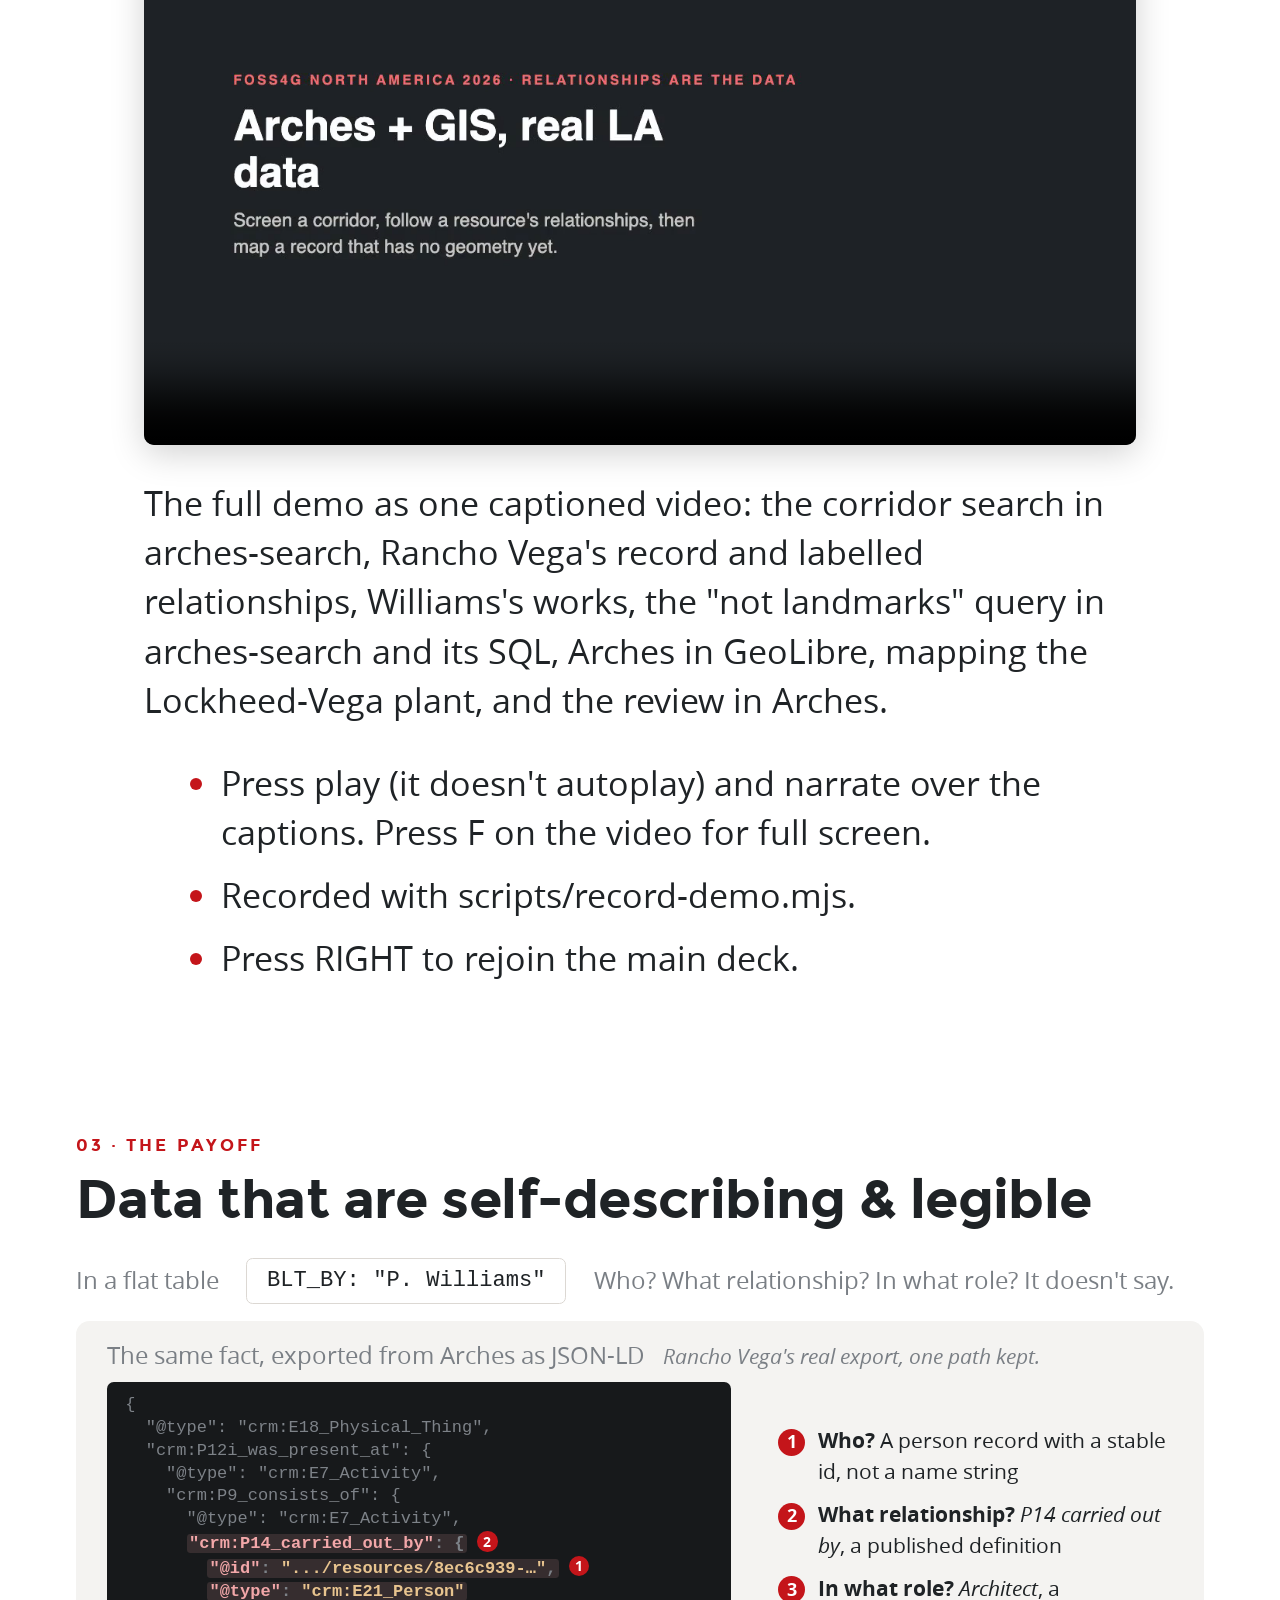
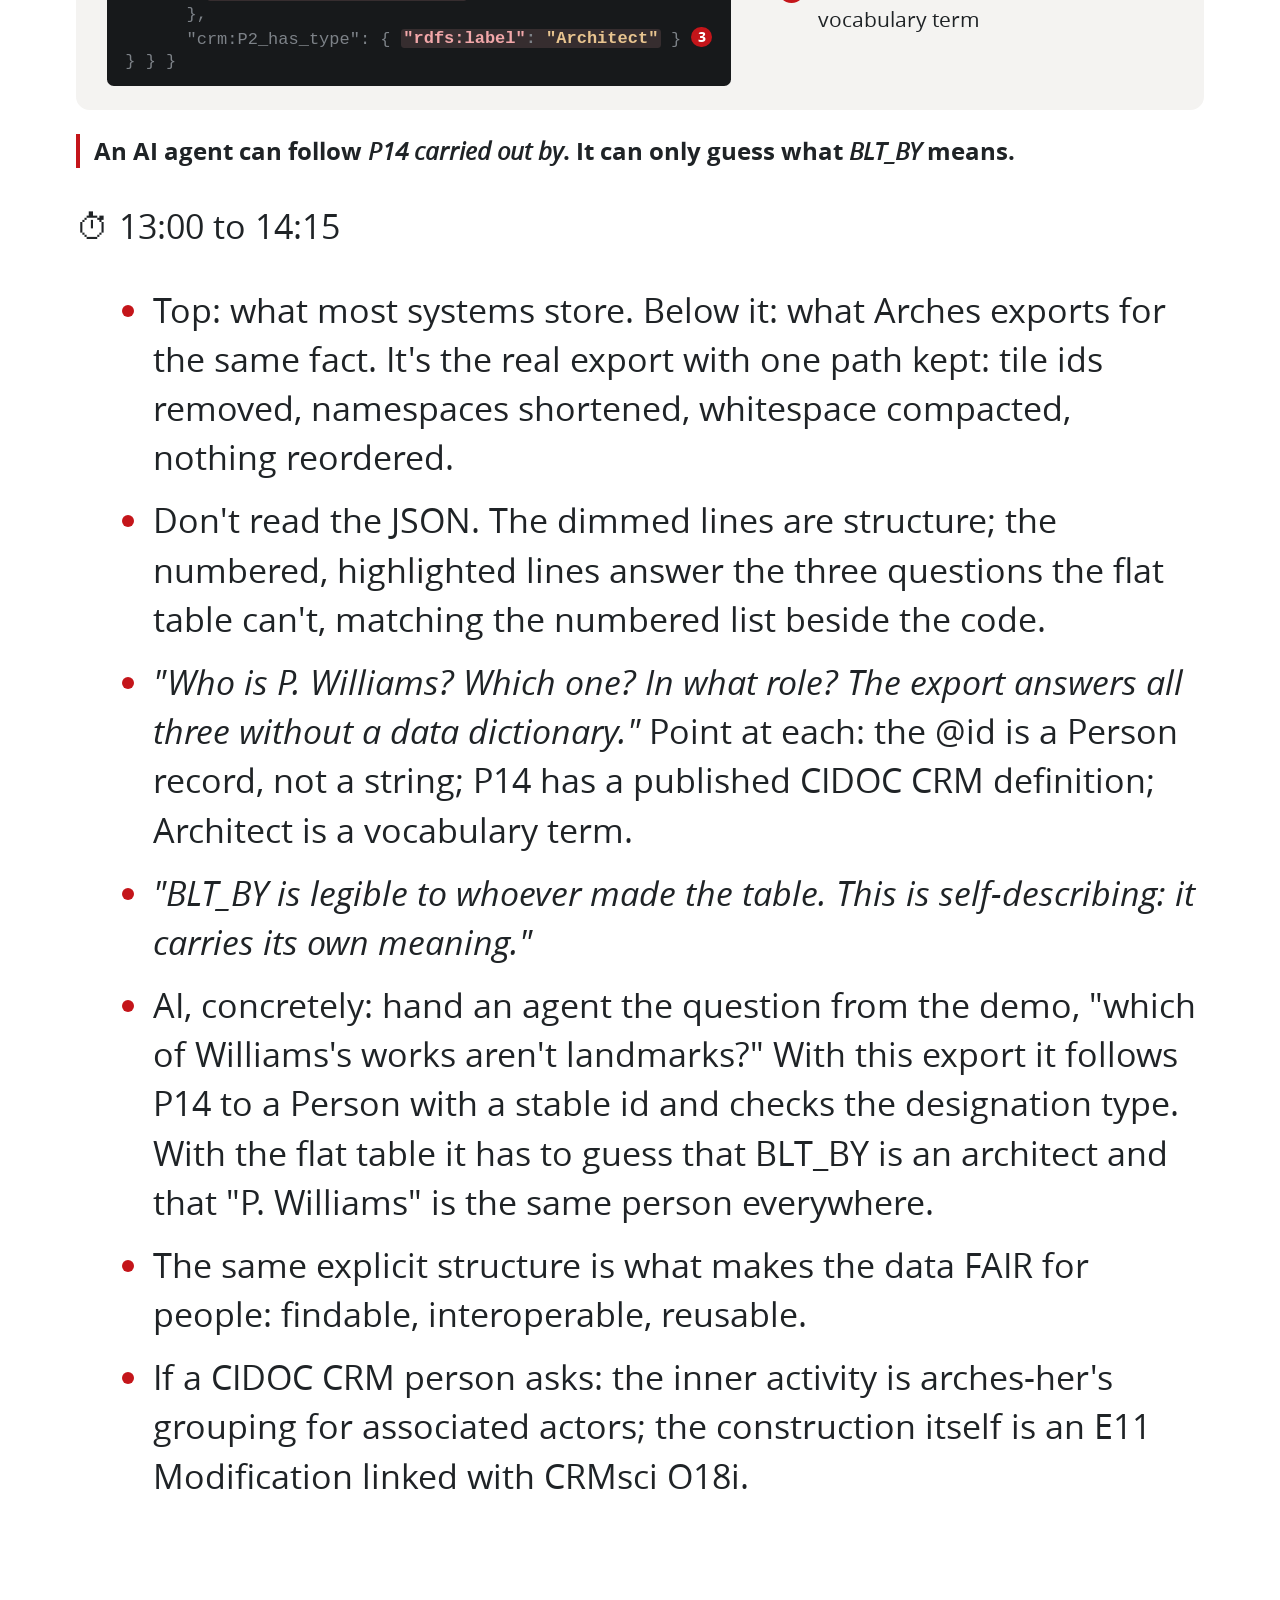
==== commit eb11696b: "nit" ====
--- a/index.html
+++ b/index.html
@@ -76,7 +76,7 @@
                                 <span class="key">YearBuilt1</span> 1945<br />
                                 <span class="key">Units1</span> 126
                             </div>
-                            <p class="caption">LA County Assessor parcel record. It isn't on the City's Historic-Cultural Monument layer, which has no architect field at all.</p>
+                            <p class="caption">LA County Assessor parcel record. It isn't on the City's Historic-Cultural Monument layer.</p>
                         </div>
                     </div>
                     <aside class="notes">
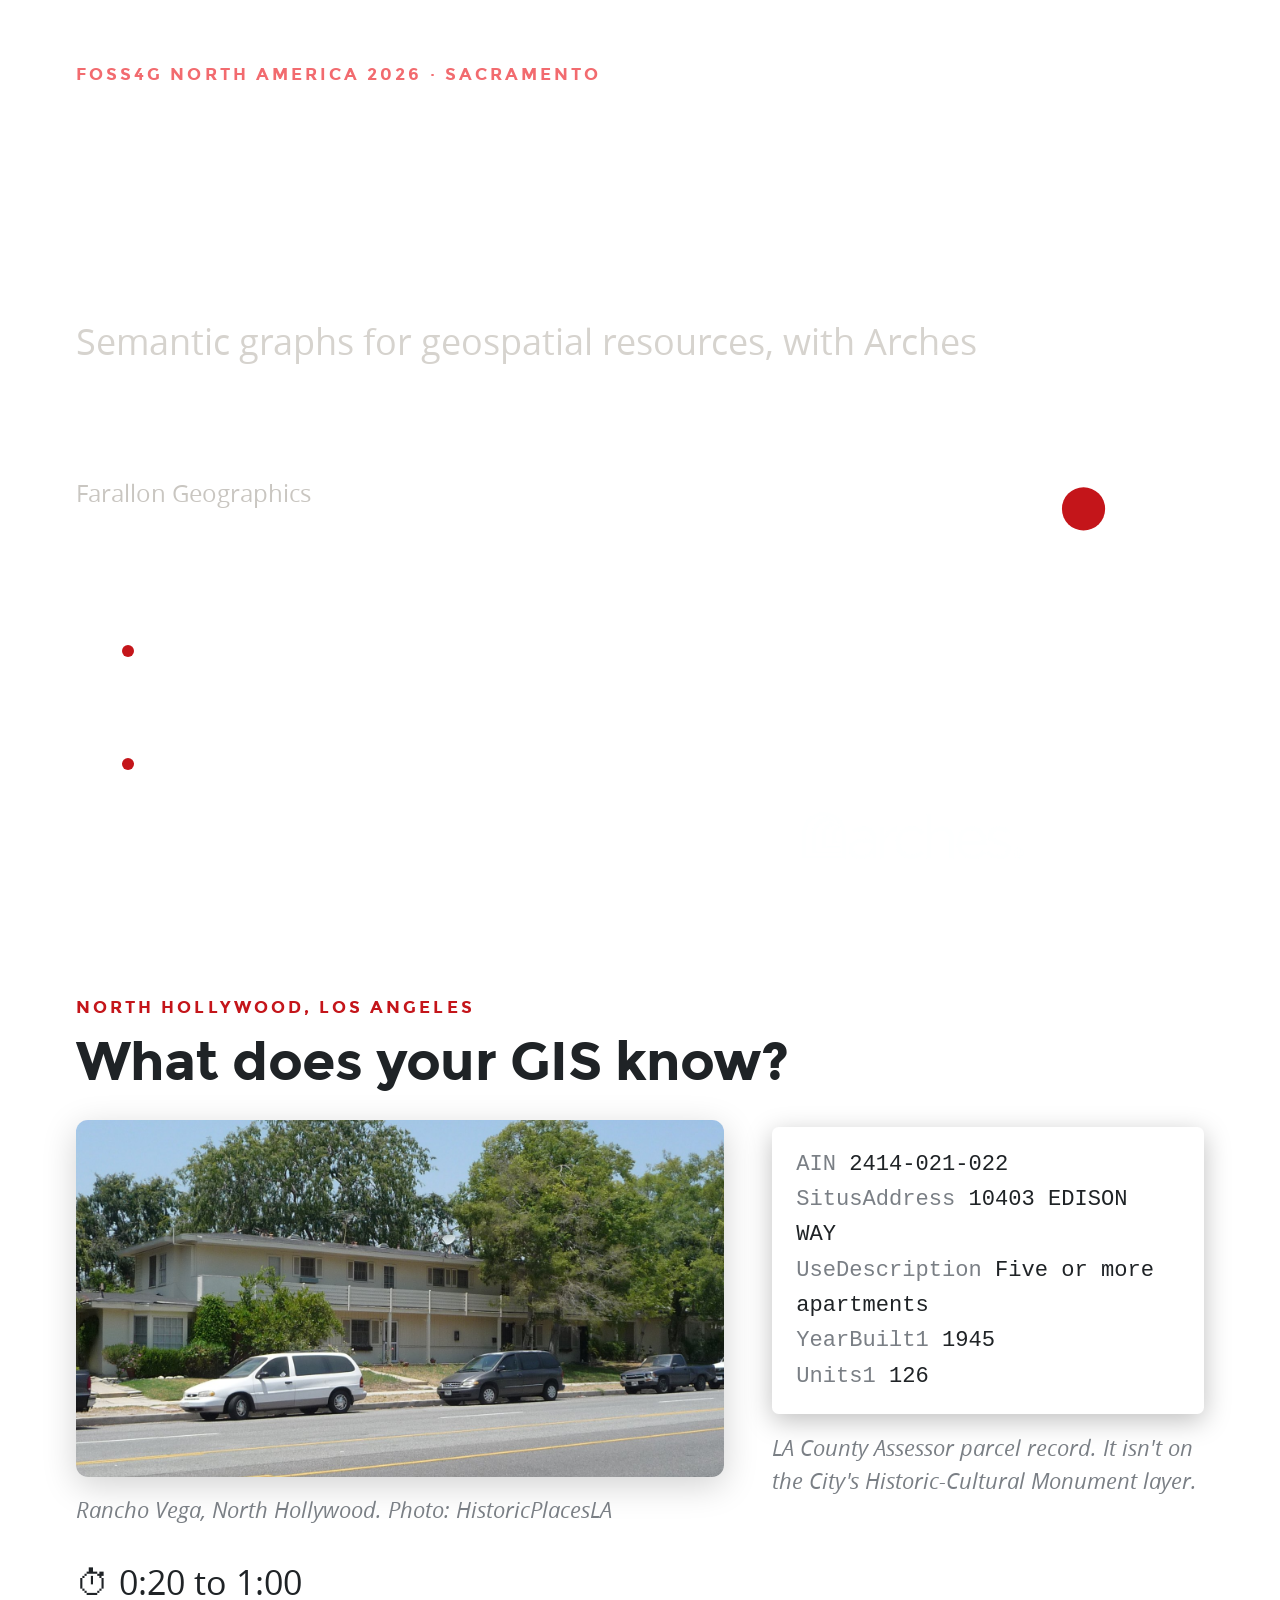
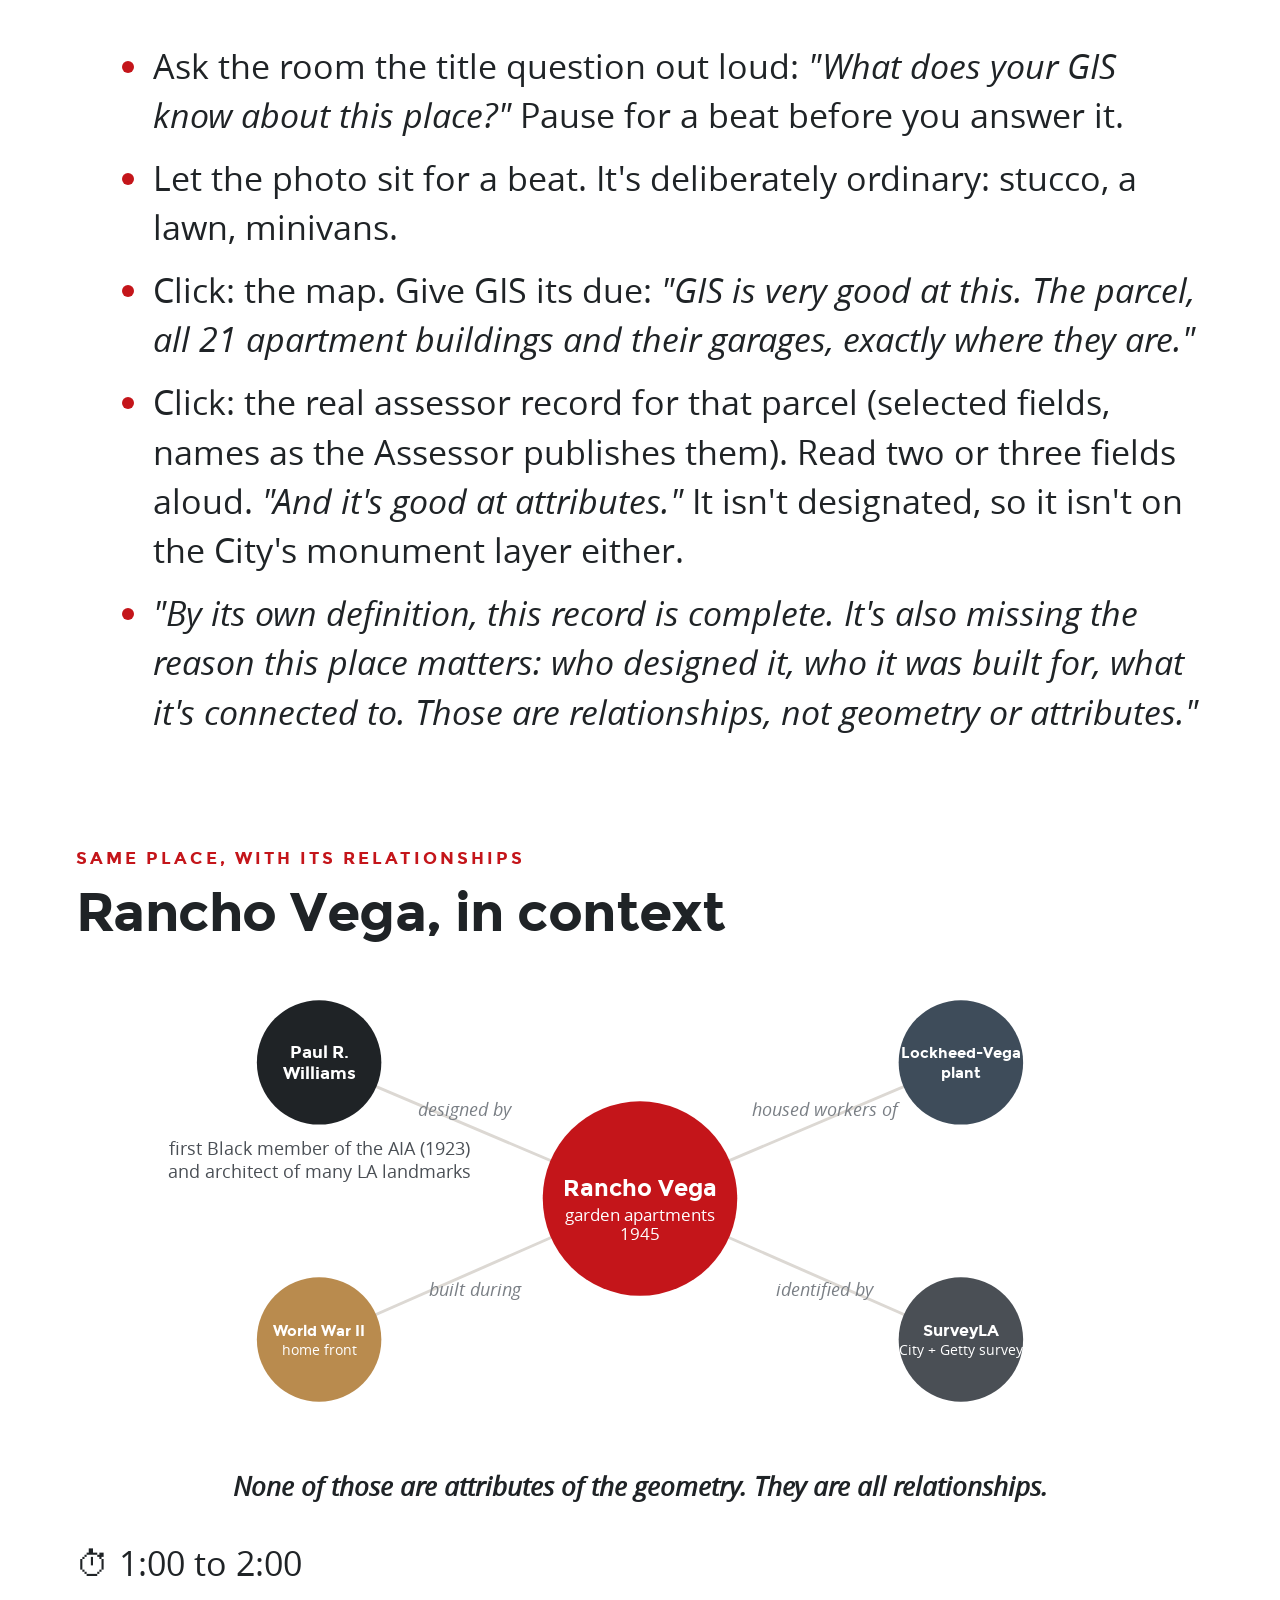
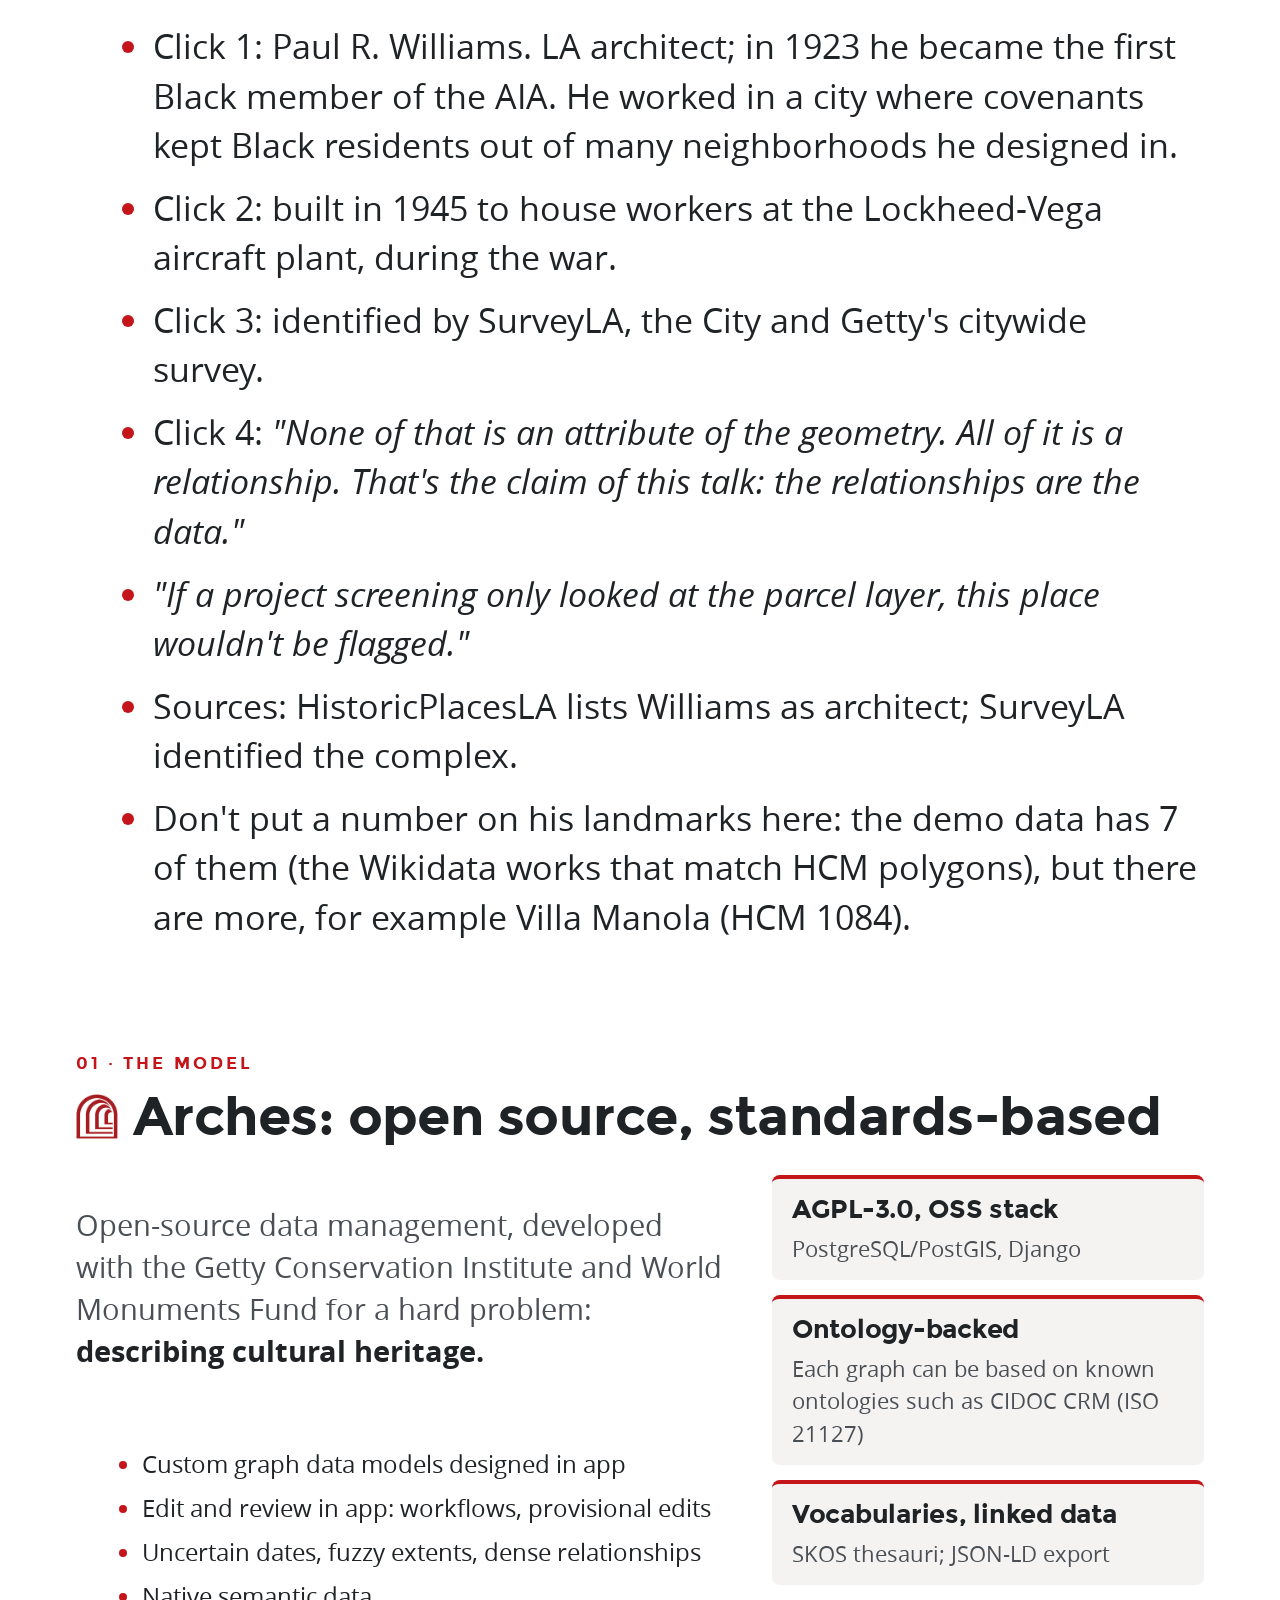
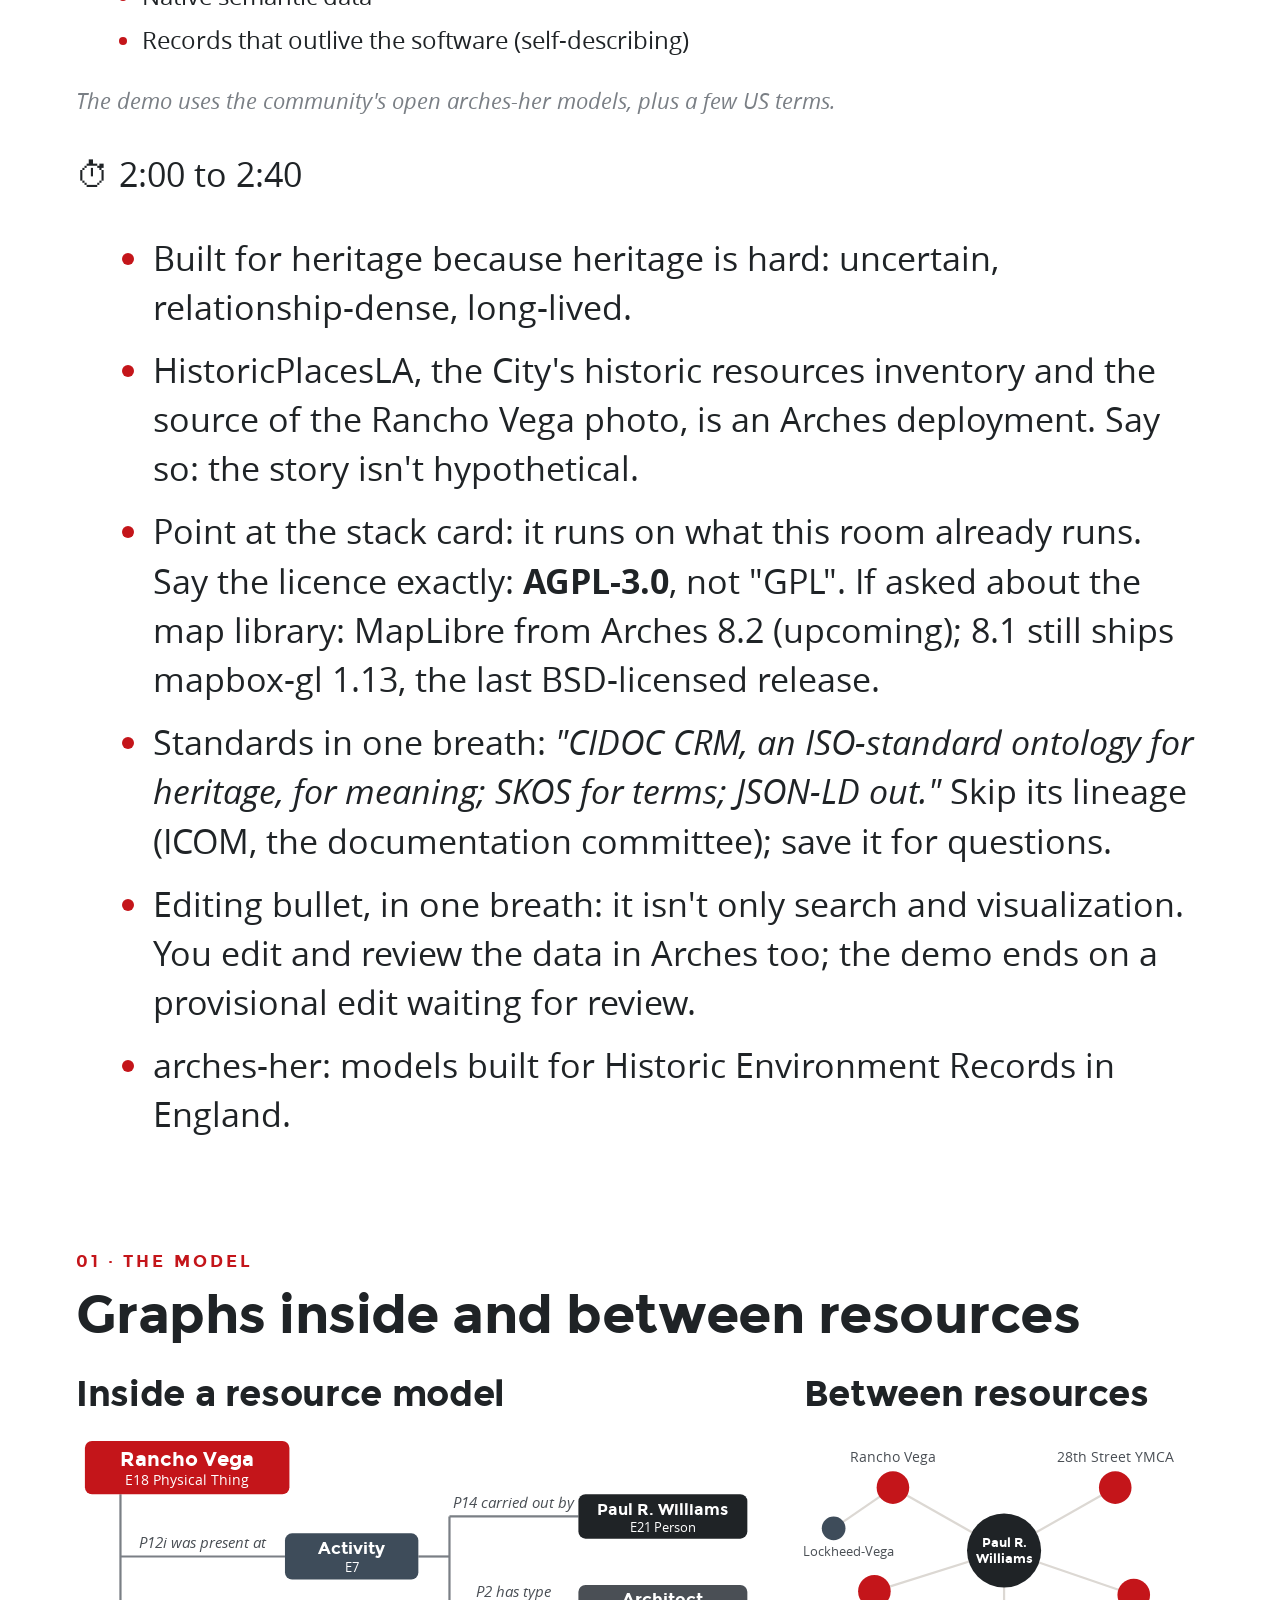
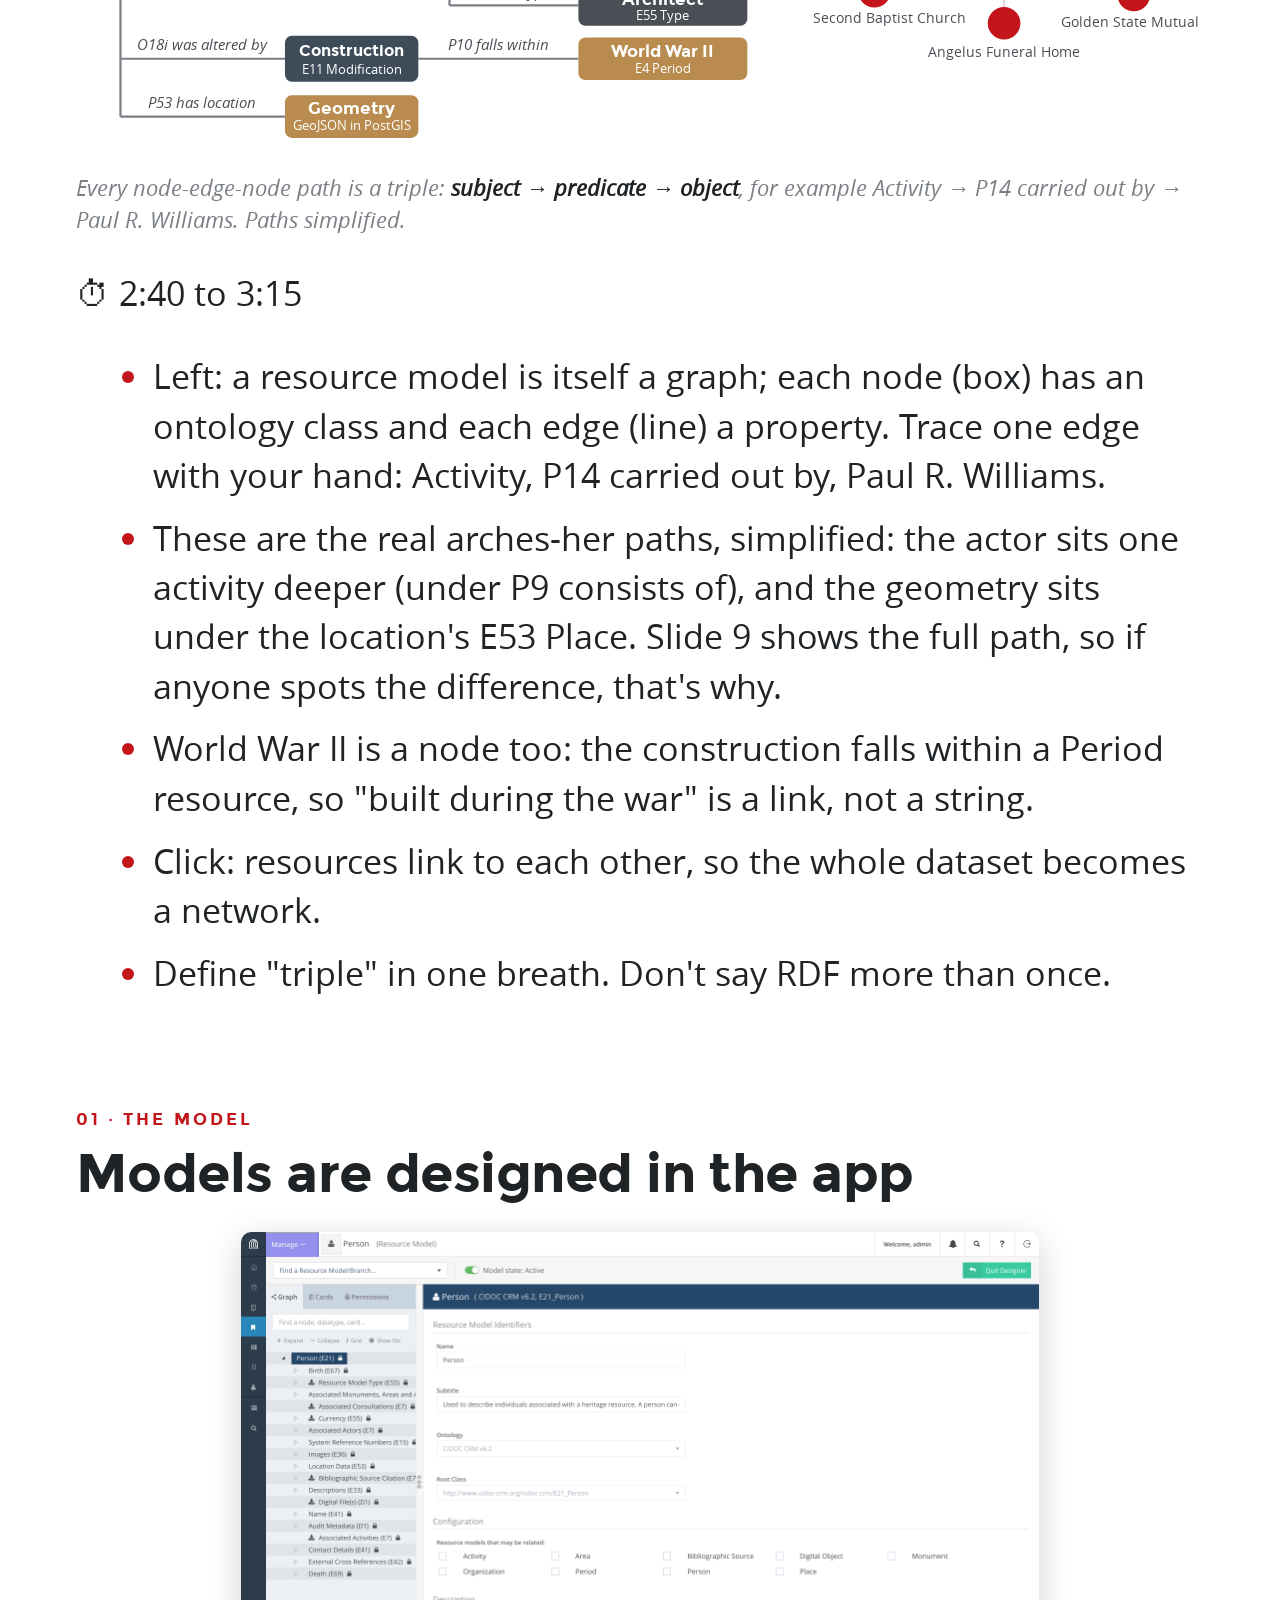
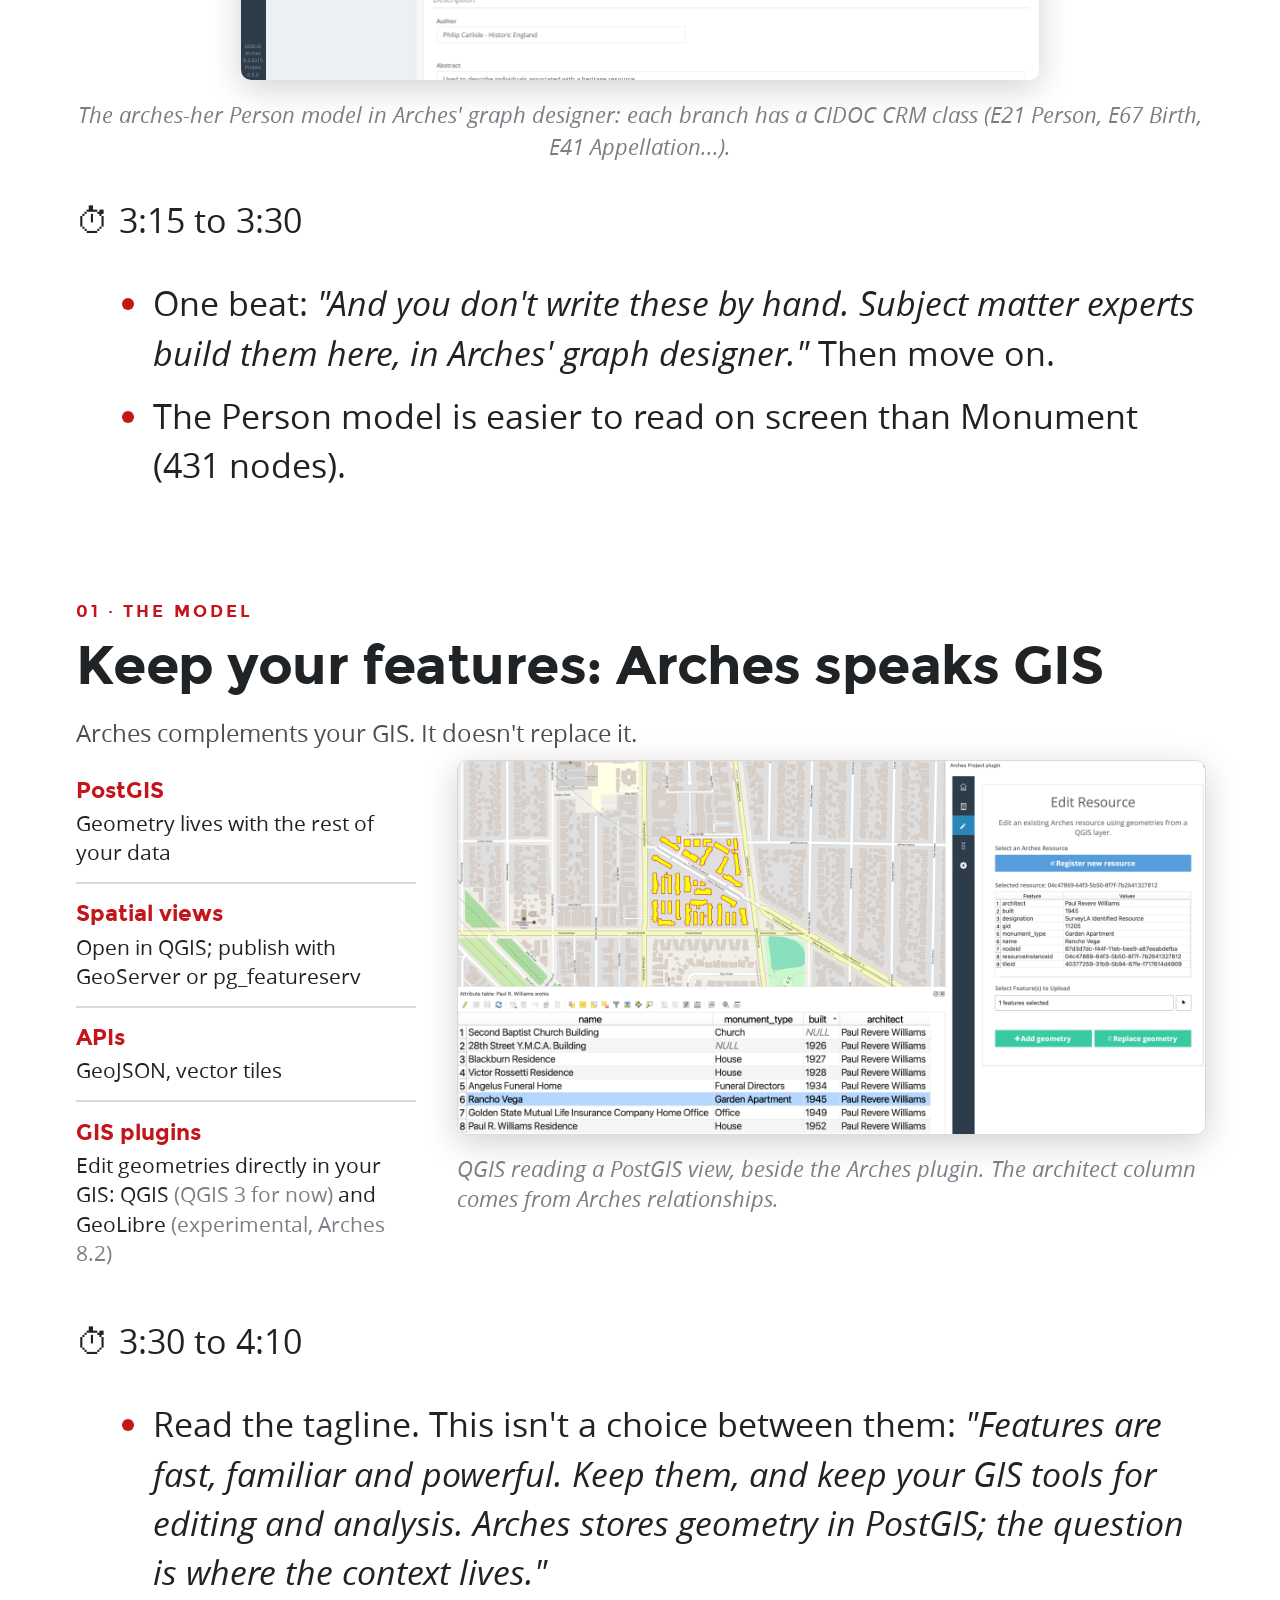
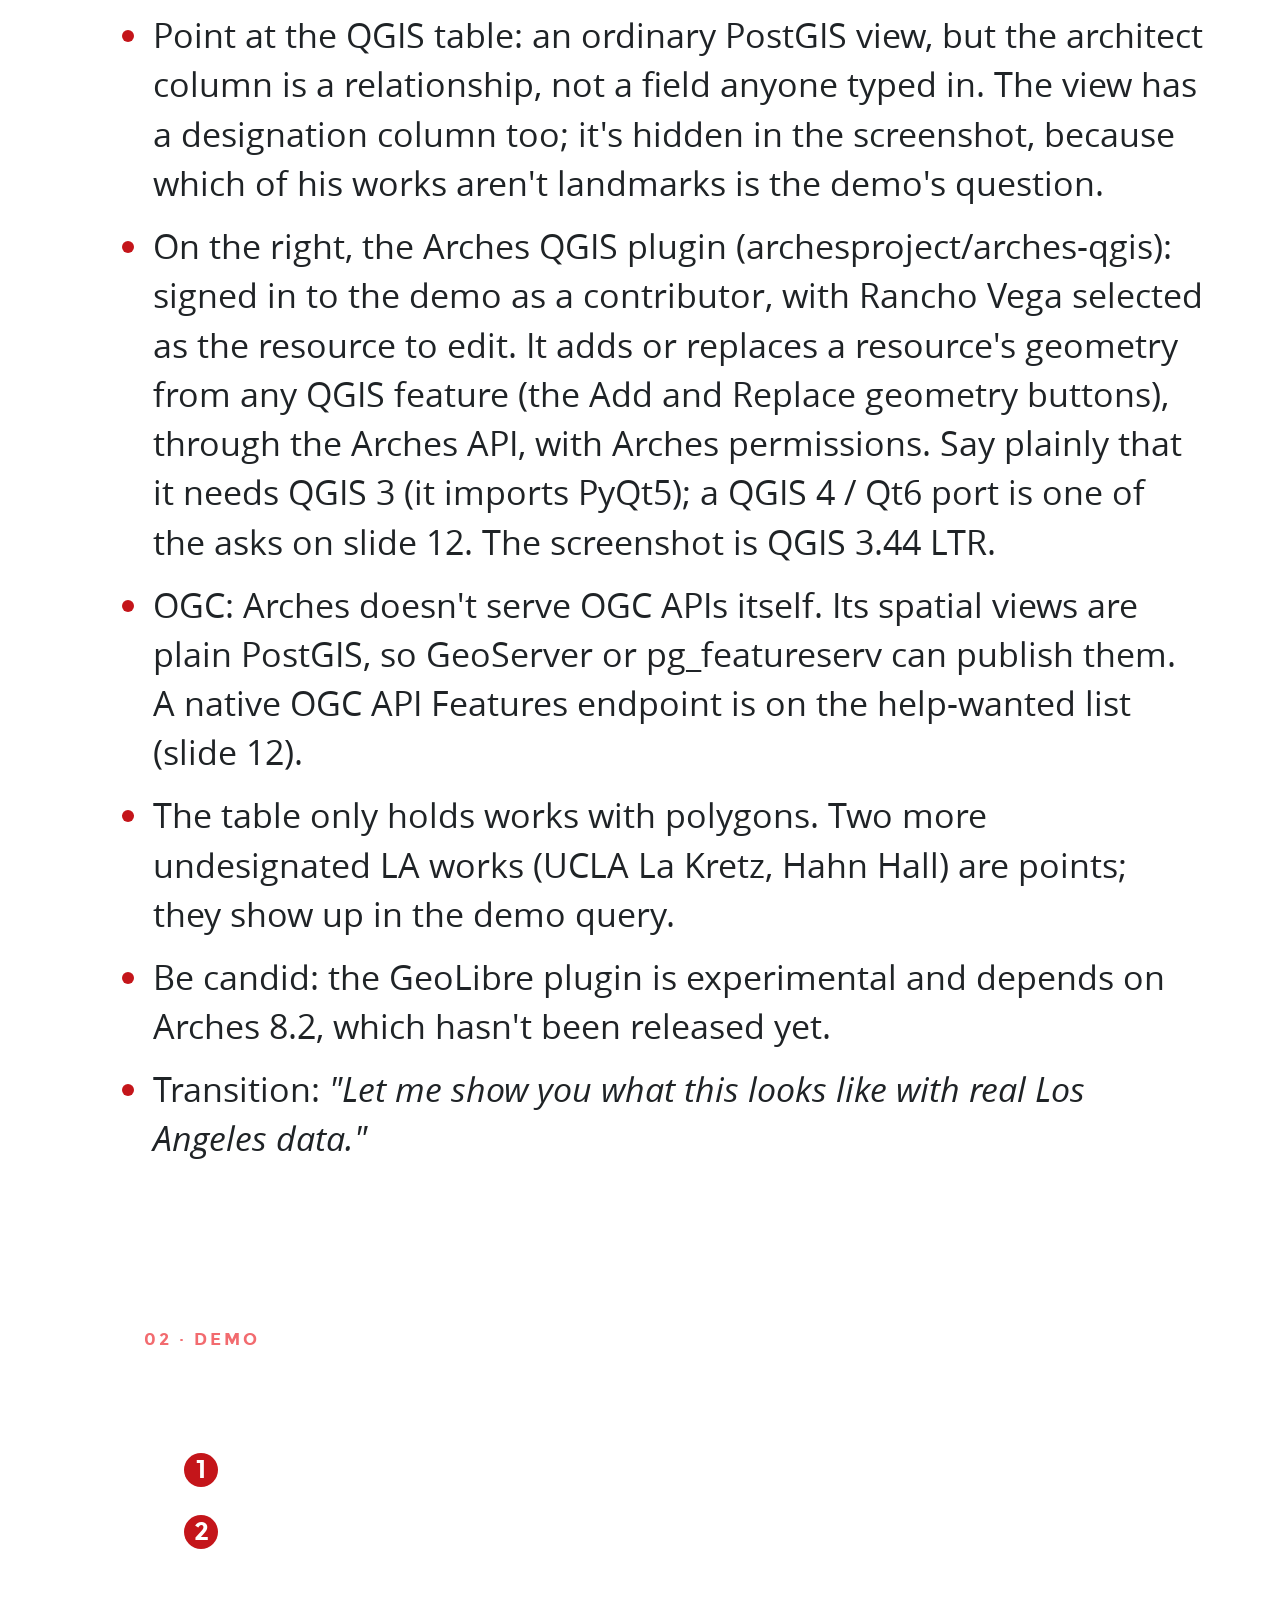
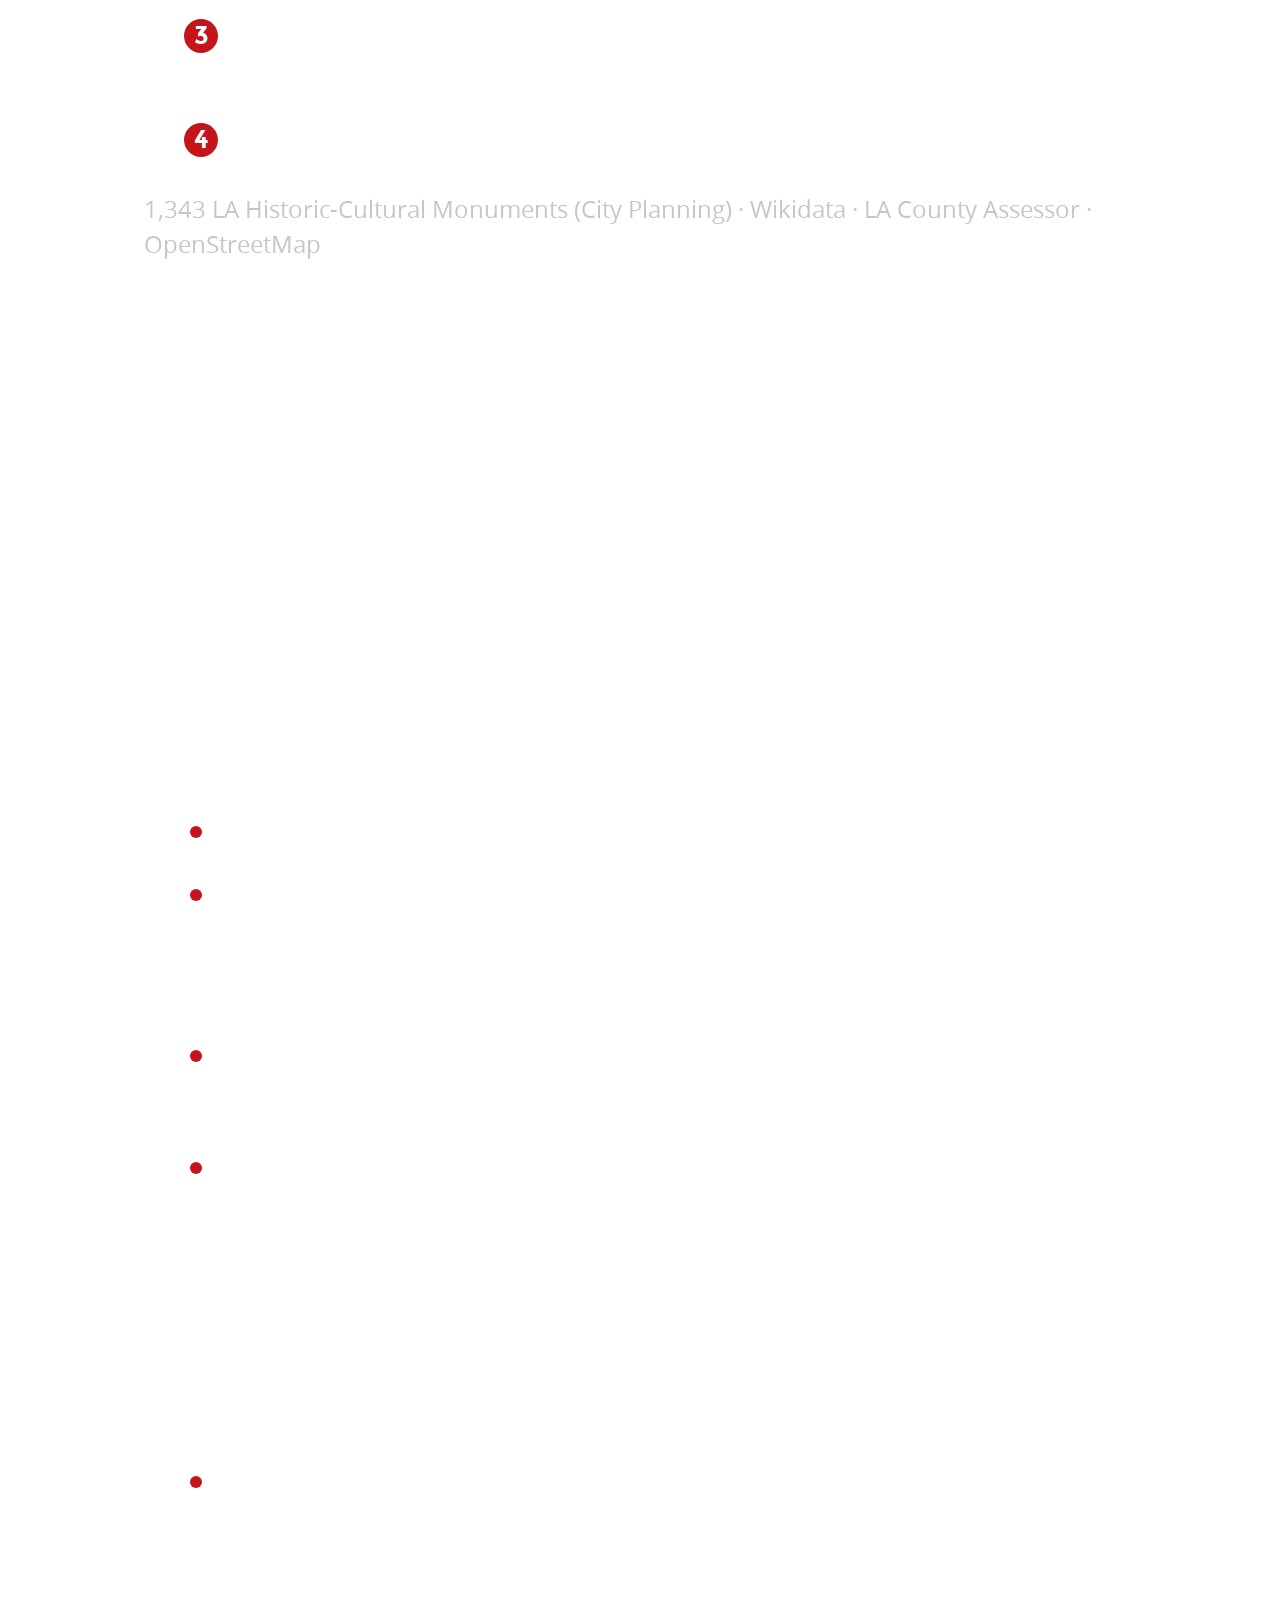
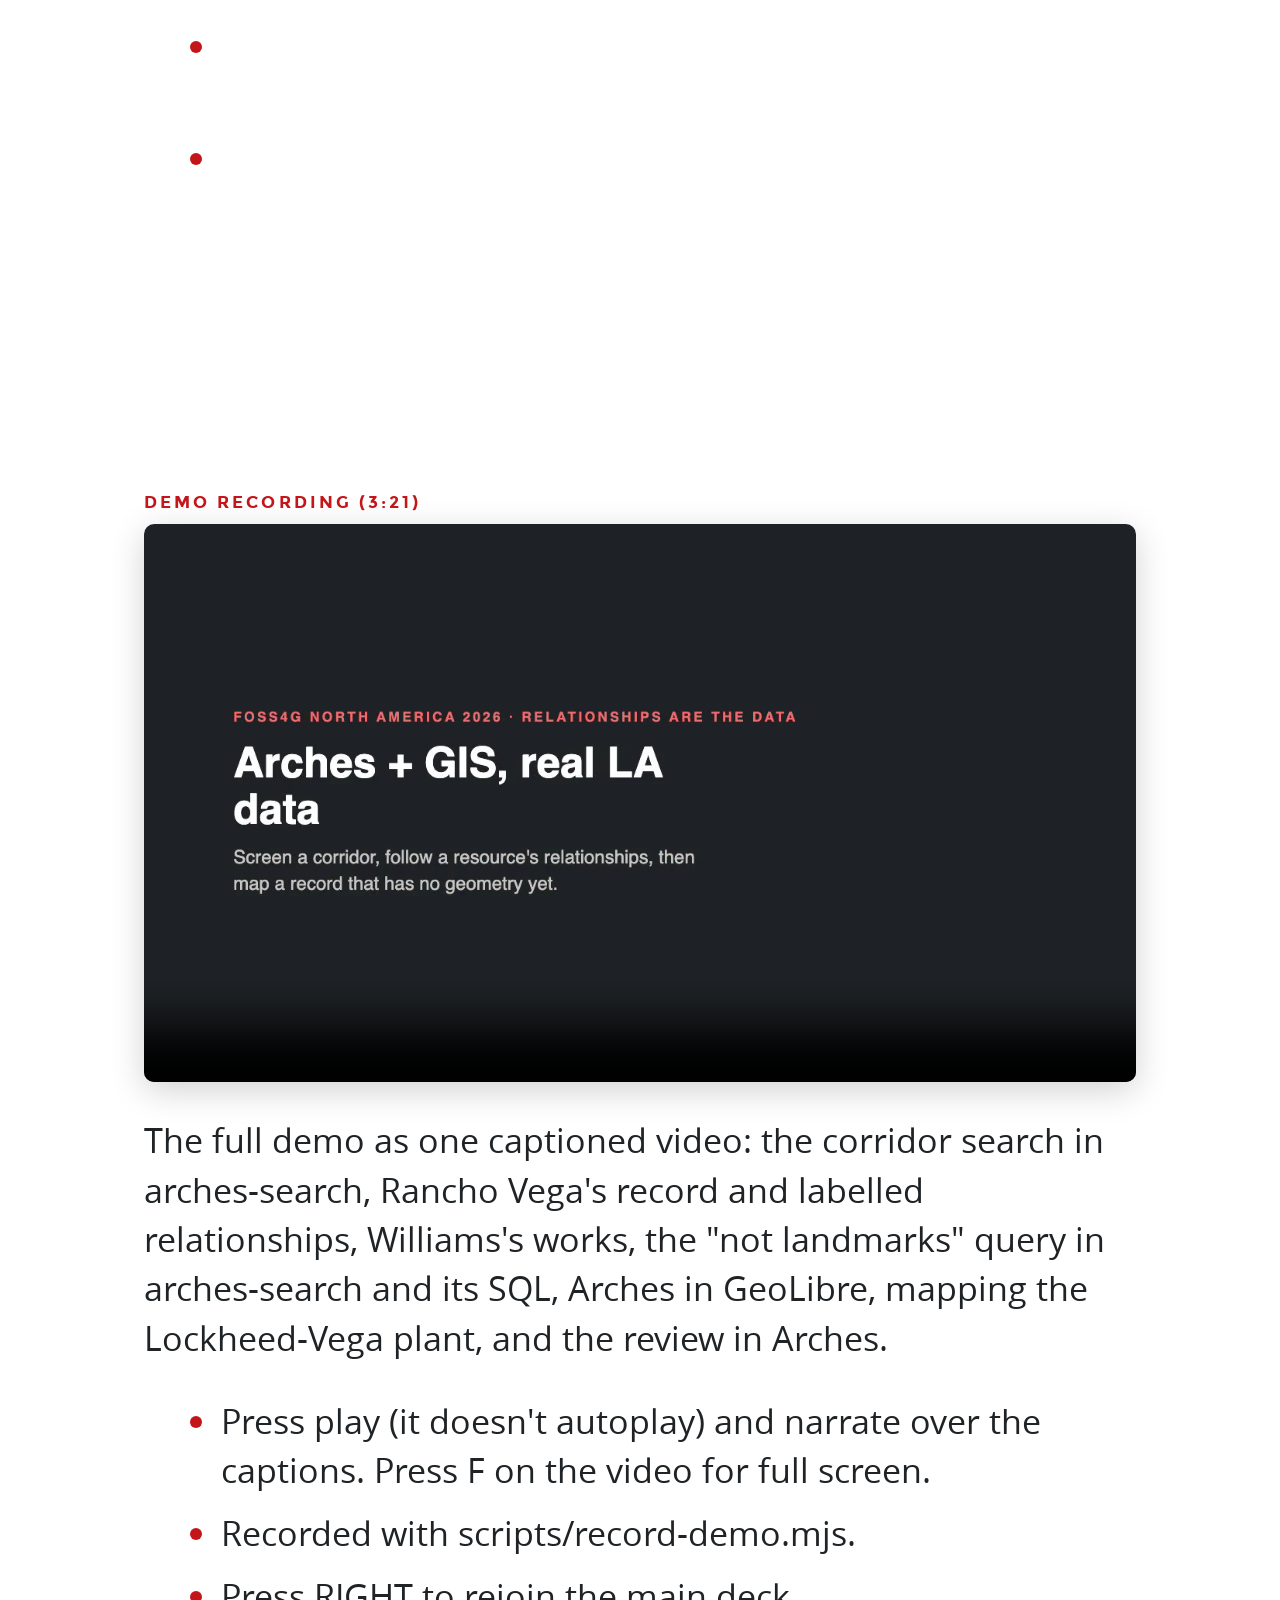
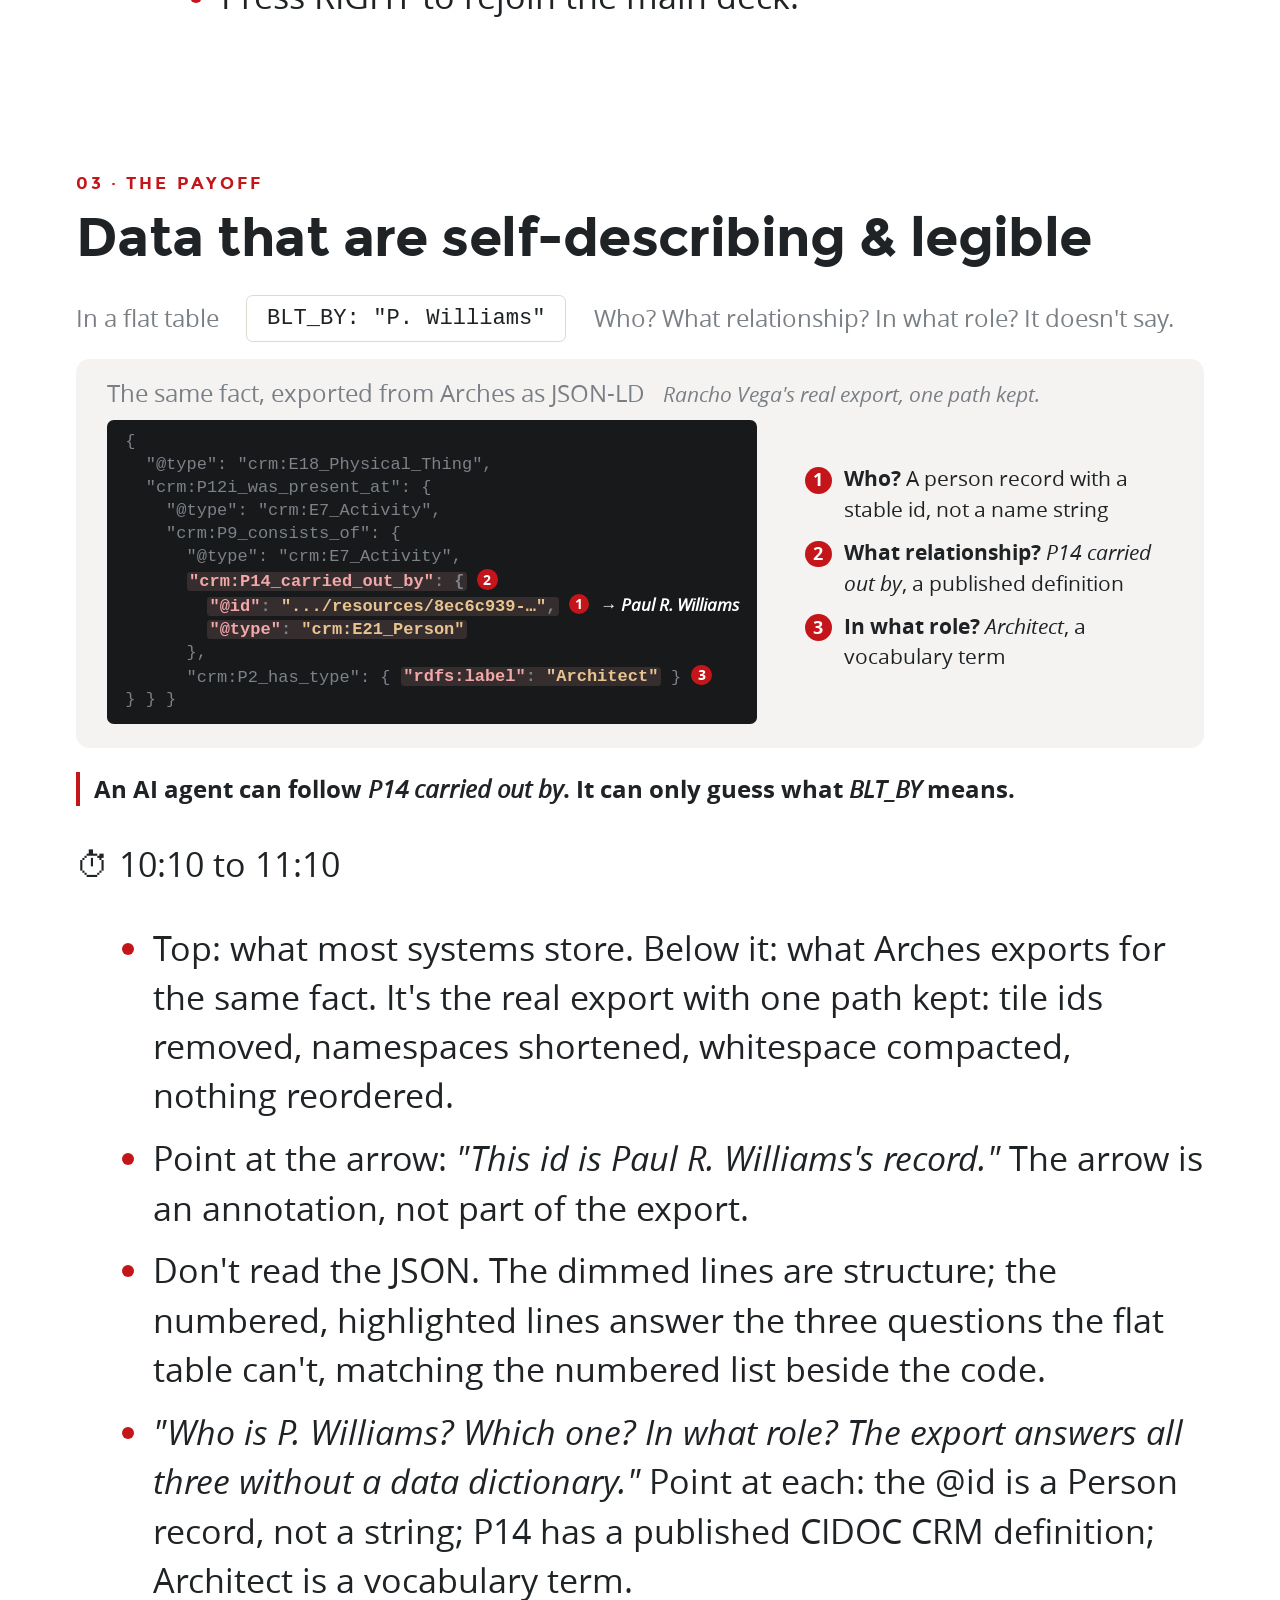
==== commit ce967f79: "integrates feedback on rehearsal" ====
--- a/index.html
+++ b/index.html
@@ -14,7 +14,8 @@
             <div class="slides">
 
                 <!-- ============================================================
-                     1. HOOK (0:00 to 2:00)
+                     1. HOOK (0:00 to 2:00). The whole talk is timed for about
+                     13 minutes, so it lands under 15 even when it runs long.
                      ============================================================ -->
 
                 <!-- Slide 1: Title -->
@@ -35,7 +36,7 @@
                     </svg>
                     <p class="eyebrow">FOSS4G North America 2026 · Sacramento</p>
                     <h1>Relationships Are the Data</h1>
-                    <p class="subtitle">Semantic graphs for geospatial resources</p>
+                    <p class="subtitle">Semantic graphs for geospatial resources, with Arches</p>
                     <div class="byline">
                         <strong>Rob Gaston</strong><br />
                         <span class="muted">Farallon Geographics</span>
@@ -48,7 +49,7 @@
                         <p>⏱ 0:00 to 0:20</p>
                         <ul>
                             <li>Name, Farallon Geographics, one of the core developers of Arches.</li>
-                            <li>Don't explain Arches yet. Go straight to the place.</li>
+                            <li>Say in the first sentence that this is a talk about Arches, the open-source platform: the title alone doesn't tell the room. Don't explain it yet. Go straight to the place.</li>
                         </ul>
                     </aside>
                 </section>
@@ -65,7 +66,7 @@
                             </figure>
                             <figure class="fragment map-reveal">
                                 <img class="photo short map" src="assets/photos/rancho-vega-parcel-map.png" alt="Map of Rancho Vega's assessor parcel, outlined, with the footprints of its 21 apartment buildings and their garages filled in blue" />
-                                <figcaption class="caption">Its parcel, 21 apartment buildings and their garages. © OpenStreetMap contributors, LA County</figcaption>
+                                <figcaption class="caption">Its parcel, 21 apartment buildings and their garages.<br />© OpenStreetMap contributors, LA County</figcaption>
                             </figure>
                         </div>
                         <div class="fragment fade-up">
@@ -82,6 +83,7 @@
                     <aside class="notes">
                         <p>⏱ 0:20 to 1:00</p>
                         <ul>
+                            <li>Ask the room the title question out loud: <em>"What does your GIS know about this place?"</em> Pause for a beat before you answer it.</li>
                             <li>Let the photo sit for a beat. It's deliberately ordinary: stucco, a lawn, minivans.</li>
                             <li>Click: the map. Give GIS its due: <em>"GIS is very good at this. The parcel, all 21 apartment buildings and their garages, exactly where they are."</em></li>
                             <li>Click: the real assessor record for that parcel (selected fields, names as the Assessor publishes them). Read two or three fields aloud. <em>"And it's good at attributes."</em> It isn't designated, so it isn't on the City's monument layer either.</li>
@@ -147,7 +149,7 @@
                 </section>
 
                 <!-- ============================================================
-                     2. THE MODEL (2:00 to 4:15)
+                     2. THE MODEL (2:00 to 4:10)
                      ============================================================ -->
 
                 <!-- Slide 4: What Arches is -->
@@ -160,6 +162,7 @@
                             <br />
                             <ul class="small">
                                 <li>Custom graph data models designed in app</li>
+                                <li>Edit and review in app: workflows, provisional edits</li>
                                 <li>Uncertain dates, fuzzy extents, dense relationships</li>
                                 <li>Native semantic data</li>
                                 <li>Records that outlive the software (self-describing)</li>
@@ -173,115 +176,119 @@
                     </div>
                     <p class="caption">The demo uses the community's open arches-her models, plus a few US terms.</p>
                     <aside class="notes">
-                        <p>⏱ 2:00 to 2:45</p>
+                        <p>⏱ 2:00 to 2:40</p>
                         <ul>
                             <li>Built for heritage because heritage is hard: uncertain, relationship-dense, long-lived.</li>
                             <li>HistoricPlacesLA, the City's historic resources inventory and the source of the Rancho Vega photo, is an Arches deployment. Say so: the story isn't hypothetical.</li>
-                            <li>Point at the stack card: it runs on what this room already runs. If asked about the map library: MapLibre from Arches 8.2 (upcoming); 8.1 still ships mapbox-gl 1.13, the last BSD-licensed release.</li>
-                            <li>Standards in one breath: CIDOC CRM for meaning, SKOS for terms, JSON-LD out. Not a lesson in CIDOC CRM.</li>
-                            <li>CIDOC CRM - International Council of Museums (ICOM), International Committee for Documentation, Conceptural Reference Model</li>
-                            <li>Self-describing records ensure long-term preservation and interoperability.</li>
+                            <li>Point at the stack card: it runs on what this room already runs. Say the licence exactly: <strong>AGPL-3.0</strong>, not "GPL". If asked about the map library: MapLibre from Arches 8.2 (upcoming); 8.1 still ships mapbox-gl 1.13, the last BSD-licensed release.</li>
+                            <li>Standards in one breath: <em>"CIDOC CRM, an ISO-standard ontology for heritage, for meaning; SKOS for terms; JSON-LD out."</em> Skip its lineage (ICOM, the documentation committee); save it for questions.</li>
+                            <li>Editing bullet, in one breath: it isn't only search and visualization. You edit and review the data in Arches too; the demo ends on a provisional edit waiting for review.</li>
                             <li>arches-her: models built for Historic Environment Records in England.</li>
                         </ul>
                     </aside>
                 </section>
 
-                <!-- Slide 5: Two levels of graph (with a vertical slide for the graph designer) -->
-                <section>
-                    <section>
-                        <p class="eyebrow">01 · The model</p>
-                        <h2>Graphs inside and between resources</h2>
-                        <div class="columns model-graphs">
-                            <div>
-                                <h3>Inside a resource model</h3>
-                                <svg class="diagram" viewBox="0 0 765 350" role="img" aria-label="A resource model as a graph of CIDOC CRM classes: Rancho Vega was present at an activity carried out by Paul R. Williams as architect, was altered by a construction that falls within World War II, and has a location with a geometry">
-                                    <g stroke="#7a7f85" stroke-width="2.5" fill="none">
-                                        <path d="M50 70 L50 320" /><path d="M50 140 L235 140" /><path d="M50 255 L235 255" /><path d="M50 320 L235 320" />
-                                        <path d="M385 140 L420 140" /><path d="M420 95 L420 195" /><path d="M420 95 L565 95" /><path d="M420 195 L565 195" />
-                                        <path d="M385 255 L565 255" />
-                                    </g>
-                                    <g fill="#4a4f55" font-size="17" font-style="italic" text-anchor="middle">
-                                        <text x="142" y="130">P12i was present at</text>
-                                        <text x="142" y="245">O18i was altered by</text>
-                                        <text x="142" y="310">P53 has location</text>
-                                        <text x="492" y="85">P14 carried out by</text>
-                                        <text x="492" y="185">P2 has type</text>
-                                        <text x="475" y="245">P10 falls within</text>
-                                    </g>
-                                    <rect x="10" y="10" width="230" height="60" rx="8" fill="#c4151a" />
-                                    <text x="125" y="38" text-anchor="middle" fill="#fff" font-size="22" class="node-label">Rancho Vega</text>
-                                    <text x="125" y="60" text-anchor="middle" fill="#fff" font-size="16">E18 Physical Thing</text>
-                                    <rect x="235" y="114" width="150" height="52" rx="8" fill="#3e4c5a" />
-                                    <text x="310" y="137" text-anchor="middle" fill="#fff" font-size="19" class="node-label">Activity</text>
-                                    <text x="310" y="157" text-anchor="middle" fill="#fff" font-size="15">E7</text>
-                                    <rect x="565" y="70" width="190" height="50" rx="8" fill="#1f2326" />
-                                    <text x="660" y="93" text-anchor="middle" fill="#fff" font-size="18" class="node-label">Paul R. Williams</text>
-                                    <text x="660" y="112" text-anchor="middle" fill="#fff" font-size="15">E21 Person</text>
-                                    <rect x="565" y="172" width="190" height="46" rx="8" fill="#4a4f55" />
-                                    <text x="660" y="194" text-anchor="middle" fill="#fff" font-size="19" class="node-label">Architect</text>
-                                    <text x="660" y="211" text-anchor="middle" fill="#fff" font-size="15">E55 Type</text>
-                                    <rect x="235" y="229" width="150" height="52" rx="8" fill="#3e4c5a" />
-                                    <text x="310" y="252" text-anchor="middle" fill="#fff" font-size="18" class="node-label">Construction</text>
-                                    <text x="310" y="272" text-anchor="middle" fill="#fff" font-size="15">E11 Modification</text>
-                                    <rect x="565" y="231" width="190" height="48" rx="8" fill="#b98b4e" />
-                                    <text x="660" y="253" text-anchor="middle" fill="#fff" font-size="19" class="node-label">World War II</text>
-                                    <text x="660" y="271" text-anchor="middle" fill="#fff" font-size="15">E4 Period</text>
-                                    <rect x="235" y="296" width="150" height="48" rx="8" fill="#b98b4e" />
-                                    <text x="310" y="317" text-anchor="middle" fill="#fff" font-size="19" class="node-label">Geometry</text>
-                                    <text x="310" y="335" text-anchor="middle" fill="#fff" font-size="15">GeoJSON in PostGIS</text>
-                                </svg>
-                            </div>
-                            <div class="fragment">
-                                <h3>Between resources</h3>
-                                <svg class="diagram" viewBox="0 0 540 310" role="img" aria-label="Resources linked into a network">
-                                    <g stroke="#dcd8d3" stroke-width="3">
-                                        <line x1="270" y1="160" x2="120" y2="75" /><line x1="270" y1="160" x2="420" y2="75" /><line x1="270" y1="160" x2="95" y2="215" />
-                                        <line x1="270" y1="160" x2="445" y2="220" /><line x1="270" y1="160" x2="270" y2="258" /><line x1="120" y1="75" x2="40" y2="130" />
-                                    </g>
-                                    <circle cx="270" cy="160" r="50" fill="#1f2326" />
-                                    <text x="270" y="155" text-anchor="middle" fill="#fff" font-size="18" class="node-label">Paul R.</text>
-                                    <text x="270" y="177" text-anchor="middle" fill="#fff" font-size="18" class="node-label">Williams</text>
-                                    <g fill="#c4151a">
-                                        <circle cx="120" cy="75" r="22" /><circle cx="420" cy="75" r="22" /><circle cx="95" cy="215" r="22" />
-                                        <circle cx="445" cy="220" r="22" /><circle cx="270" cy="258" r="22" />
-                                    </g>
-                                    <circle cx="40" cy="130" r="16" fill="#3e4c5a" />
-                                    <text x="120" y="40" text-anchor="middle" fill="#4a4f55" font-size="19">Rancho Vega</text>
-                                    <text x="420" y="40" text-anchor="middle" fill="#4a4f55" font-size="19">28th Street YMCA</text>
-                                    <text x="115" y="258" text-anchor="middle" fill="#4a4f55" font-size="19">Second Baptist Church</text>
-                                    <text x="440" y="263" text-anchor="middle" fill="#4a4f55" font-size="19">Golden State Mutual</text>
-                                    <text x="60" y="168" text-anchor="middle" fill="#4a4f55" font-size="18">Lockheed-Vega</text>
-                                    <text x="270" y="303" text-anchor="middle" fill="#4a4f55" font-size="19">Angelus Funeral Home</text>
-                                </svg>
-                            </div>
-                        </div>
-                        <p class="caption">Every node-edge-node path is a triple: <strong>subject → predicate → object</strong>, for example <em>Activity → P14 carried out by → Paul R. Williams</em>. Paths simplified.</p>
-                        <aside class="notes">
-                            <p>⏱ 2:45 to 3:30</p>
-                            <ul>
-                                <li>Left: a resource model is itself a graph; each node (box) has an ontology class and each edge (line) a property. Trace one edge with your hand: Activity, P14 carried out by, Paul R. Williams.</li>
-                                <li>These are the real arches-her paths, simplified: the actor sits one activity deeper (under P9 consists of), and the geometry sits under the location's E53 Place. Slide 8 shows the full path, so if anyone spots the difference, that's why.</li>
-                                <li>World War II is a node too: the construction falls within a Period resource, so "built during the war" is a link, not a string.</li>
-                                <li>Click: resources link to each other, so the whole dataset becomes a network.</li>
-                                <li>Define "triple" in one breath. Don't say RDF more than once.</li>
-                                <li>Optional (down arrow): the real graph designer for the Person model.</li>
-                            </ul>
-                        </aside>
-                    </section>
-                    <section>
-                        <p class="backup-label">The model in Arches' graph designer</p>
-                        <img class="screenshot-full" src="assets/screenshots/graph-designer-person.png" alt="Arches graph designer showing the Person resource model's CIDOC CRM branches" />
-                        <p class="caption" style="text-align: center">The arches-her Person model: each branch has a CIDOC CRM class (E21 Person, E67 Birth, E41 Appellation...).</p>
-                        <aside class="notes">
-                            <p>Optional. Only if time allows. The Person model is easier to read on screen than Monument (431 nodes).</p>
-                        </aside>
-                    </section>
-                </section>
-
-                <!-- Slide 6: Keep your features: Arches speaks GIS -->
+                <!-- Slide 5: Two levels of graph -->
+                <section>
+                    <p class="eyebrow">01 · The model</p>
+                    <h2>Graphs inside and between resources</h2>
+                    <div class="columns model-graphs">
+                        <div>
+                            <h3>Inside a resource model</h3>
+                            <svg class="diagram" viewBox="0 0 765 350" role="img" aria-label="A resource model as a graph of CIDOC CRM classes: Rancho Vega was present at an activity carried out by Paul R. Williams as architect, was altered by a construction that falls within World War II, and has a location with a geometry">
+                                <g stroke="#7a7f85" stroke-width="2.5" fill="none">
+                                    <path d="M50 70 L50 320" /><path d="M50 140 L235 140" /><path d="M50 255 L235 255" /><path d="M50 320 L235 320" />
+                                    <path d="M385 140 L420 140" /><path d="M420 95 L420 195" /><path d="M420 95 L565 95" /><path d="M420 195 L565 195" />
+                                    <path d="M385 255 L565 255" />
+                                </g>
+                                <g fill="#4a4f55" font-size="17" font-style="italic" text-anchor="middle">
+                                    <text x="142" y="130">P12i was present at</text>
+                                    <text x="142" y="245">O18i was altered by</text>
+                                    <text x="142" y="310">P53 has location</text>
+                                    <text x="492" y="85">P14 carried out by</text>
+                                    <text x="492" y="185">P2 has type</text>
+                                    <text x="475" y="245">P10 falls within</text>
+                                </g>
+                                <rect x="10" y="10" width="230" height="60" rx="8" fill="#c4151a" />
+                                <text x="125" y="38" text-anchor="middle" fill="#fff" font-size="22" class="node-label">Rancho Vega</text>
+                                <text x="125" y="60" text-anchor="middle" fill="#fff" font-size="16">E18 Physical Thing</text>
+                                <rect x="235" y="114" width="150" height="52" rx="8" fill="#3e4c5a" />
+                                <text x="310" y="137" text-anchor="middle" fill="#fff" font-size="19" class="node-label">Activity</text>
+                                <text x="310" y="157" text-anchor="middle" fill="#fff" font-size="15">E7</text>
+                                <rect x="565" y="70" width="190" height="50" rx="8" fill="#1f2326" />
+                                <text x="660" y="93" text-anchor="middle" fill="#fff" font-size="18" class="node-label">Paul R. Williams</text>
+                                <text x="660" y="112" text-anchor="middle" fill="#fff" font-size="15">E21 Person</text>
+                                <rect x="565" y="172" width="190" height="46" rx="8" fill="#4a4f55" />
+                                <text x="660" y="194" text-anchor="middle" fill="#fff" font-size="19" class="node-label">Architect</text>
+                                <text x="660" y="211" text-anchor="middle" fill="#fff" font-size="15">E55 Type</text>
+                                <rect x="235" y="229" width="150" height="52" rx="8" fill="#3e4c5a" />
+                                <text x="310" y="252" text-anchor="middle" fill="#fff" font-size="18" class="node-label">Construction</text>
+                                <text x="310" y="272" text-anchor="middle" fill="#fff" font-size="15">E11 Modification</text>
+                                <rect x="565" y="231" width="190" height="48" rx="8" fill="#b98b4e" />
+                                <text x="660" y="253" text-anchor="middle" fill="#fff" font-size="19" class="node-label">World War II</text>
+                                <text x="660" y="271" text-anchor="middle" fill="#fff" font-size="15">E4 Period</text>
+                                <rect x="235" y="296" width="150" height="48" rx="8" fill="#b98b4e" />
+                                <text x="310" y="317" text-anchor="middle" fill="#fff" font-size="19" class="node-label">Geometry</text>
+                                <text x="310" y="335" text-anchor="middle" fill="#fff" font-size="15">GeoJSON in PostGIS</text>
+                            </svg>
+                        </div>
+                        <div class="fragment">
+                            <h3>Between resources</h3>
+                            <svg class="diagram" viewBox="0 0 540 310" role="img" aria-label="Resources linked into a network">
+                                <g stroke="#dcd8d3" stroke-width="3">
+                                    <line x1="270" y1="160" x2="120" y2="75" /><line x1="270" y1="160" x2="420" y2="75" /><line x1="270" y1="160" x2="95" y2="215" />
+                                    <line x1="270" y1="160" x2="445" y2="220" /><line x1="270" y1="160" x2="270" y2="258" /><line x1="120" y1="75" x2="40" y2="130" />
+                                </g>
+                                <circle cx="270" cy="160" r="50" fill="#1f2326" />
+                                <text x="270" y="155" text-anchor="middle" fill="#fff" font-size="18" class="node-label">Paul R.</text>
+                                <text x="270" y="177" text-anchor="middle" fill="#fff" font-size="18" class="node-label">Williams</text>
+                                <g fill="#c4151a">
+                                    <circle cx="120" cy="75" r="22" /><circle cx="420" cy="75" r="22" /><circle cx="95" cy="215" r="22" />
+                                    <circle cx="445" cy="220" r="22" /><circle cx="270" cy="258" r="22" />
+                                </g>
+                                <circle cx="40" cy="130" r="16" fill="#3e4c5a" />
+                                <text x="120" y="40" text-anchor="middle" fill="#4a4f55" font-size="19">Rancho Vega</text>
+                                <text x="420" y="40" text-anchor="middle" fill="#4a4f55" font-size="19">28th Street YMCA</text>
+                                <text x="115" y="258" text-anchor="middle" fill="#4a4f55" font-size="19">Second Baptist Church</text>
+                                <text x="440" y="263" text-anchor="middle" fill="#4a4f55" font-size="19">Golden State Mutual</text>
+                                <text x="60" y="168" text-anchor="middle" fill="#4a4f55" font-size="18">Lockheed-Vega</text>
+                                <text x="270" y="303" text-anchor="middle" fill="#4a4f55" font-size="19">Angelus Funeral Home</text>
+                            </svg>
+                        </div>
+                    </div>
+                    <p class="caption">Every node-edge-node path is a triple: <strong>subject → predicate → object</strong>, for example <em>Activity → P14 carried out by → Paul R. Williams</em>. Paths simplified.</p>
+                    <aside class="notes">
+                        <p>⏱ 2:40 to 3:15</p>
+                        <ul>
+                            <li>Left: a resource model is itself a graph; each node (box) has an ontology class and each edge (line) a property. Trace one edge with your hand: Activity, P14 carried out by, Paul R. Williams.</li>
+                            <li>These are the real arches-her paths, simplified: the actor sits one activity deeper (under P9 consists of), and the geometry sits under the location's E53 Place. Slide 9 shows the full path, so if anyone spots the difference, that's why.</li>
+                            <li>World War II is a node too: the construction falls within a Period resource, so "built during the war" is a link, not a string.</li>
+                            <li>Click: resources link to each other, so the whole dataset becomes a network.</li>
+                            <li>Define "triple" in one breath. Don't say RDF more than once.</li>
+                        </ul>
+                    </aside>
+                </section>
+
+                <!-- Slide 6: The graph designer -->
+                <section>
+                    <p class="eyebrow">01 · The model</p>
+                    <h2>Models are designed in the app</h2>
+                    <img class="screenshot-full under-heading" src="assets/screenshots/graph-designer-person.png" alt="Arches graph designer showing the Person resource model's CIDOC CRM branches" />
+                    <p class="caption" style="text-align: center">The arches-her Person model in Arches' graph designer: each branch has a CIDOC CRM class (E21 Person, E67 Birth, E41 Appellation...).</p>
+                    <aside class="notes">
+                        <p>⏱ 3:15 to 3:30</p>
+                        <ul>
+                            <li>One beat: <em>"And you don't write these by hand. Subject matter experts build them here, in Arches' graph designer."</em> Then move on.</li>
+                            <li>The Person model is easier to read on screen than Monument (431 nodes).</li>
+                        </ul>
+                    </aside>
+                </section>
+
+                <!-- Slide 7: Keep your features: Arches speaks GIS -->
                 <section>
                     <p class="eyebrow">01 · The model</p>
                     <h2>Keep your features: Arches speaks GIS</h2>
+                    <p class="lede gis-tagline">Arches complements your GIS. It doesn't replace it.</p>
                     <div class="gis-layout">
                         <dl class="gis-points">
                             <div>
@@ -307,12 +314,12 @@
                         </figure>
                     </div>
                     <aside class="notes">
-                        <p>⏱ 3:30 to 4:15</p>
-                        <ul>
-                            <li><em>"Features are fast, familiar and powerful. Keep them. Arches stores geometry in PostGIS; the question is where the context lives."</em></li>
+                        <p>⏱ 3:30 to 4:10</p>
+                        <ul>
+                            <li>Read the tagline. This isn't a choice between them: <em>"Features are fast, familiar and powerful. Keep them, and keep your GIS tools for editing and analysis. Arches stores geometry in PostGIS; the question is where the context lives."</em></li>
                             <li>Point at the QGIS table: an ordinary PostGIS view, but the architect column is a relationship, not a field anyone typed in. The view has a designation column too; it's hidden in the screenshot, because which of his works aren't landmarks is the demo's question.</li>
-                            <li>On the right, the Arches QGIS plugin (archesproject/arches-qgis): signed in to the demo as a contributor, with Rancho Vega selected as the resource to edit. It adds or replaces a resource's geometry from any QGIS feature (the Add and Replace geometry buttons), through the Arches API, with Arches permissions. Say plainly that it needs QGIS 3 (it imports PyQt5); a QGIS 4 / Qt6 port is one of the asks on slide 11. The screenshot is QGIS 3.44 LTR.</li>
-                            <li>OGC: Arches doesn't serve OGC APIs itself. Its spatial views are plain PostGIS, so GeoServer or pg_featureserv can publish them. A native OGC API Features endpoint is on the help-wanted list (slide 11).</li>
+                            <li>On the right, the Arches QGIS plugin (archesproject/arches-qgis): signed in to the demo as a contributor, with Rancho Vega selected as the resource to edit. It adds or replaces a resource's geometry from any QGIS feature (the Add and Replace geometry buttons), through the Arches API, with Arches permissions. Say plainly that it needs QGIS 3 (it imports PyQt5); a QGIS 4 / Qt6 port is one of the asks on slide 12. The screenshot is QGIS 3.44 LTR.</li>
+                            <li>OGC: Arches doesn't serve OGC APIs itself. Its spatial views are plain PostGIS, so GeoServer or pg_featureserv can publish them. A native OGC API Features endpoint is on the help-wanted list (slide 12).</li>
                             <li>The table only holds works with polygons. Two more undesignated LA works (UCLA La Kretz, Hahn Hall) are points; they show up in the demo query.</li>
                             <li>Be candid: the GeoLibre plugin is experimental and depends on Arches 8.2, which hasn't been released yet.</li>
                             <li>Transition: <em>"Let me show you what this looks like with real Los Angeles data."</em></li>
@@ -321,7 +328,7 @@
                 </section>
 
                 <!-- ============================================================
-                     3. DEMO (4:15 to 13:00)
+                     3. DEMO (4:10 to 10:10)
                      All four steps are live. Under the title card: the full
                      recorded demo, as a backup.
                      ============================================================ -->
@@ -333,22 +340,26 @@
                         <ol class="demo-steps">
                             <li><strong>Screen a corridor:</strong> what's here, and why does it matter?</li>
                             <li><strong>Follow the relationships:</strong> from a parcel to an architect to a city-wide network</li>
-                            <li><strong>Ask what a flat layer can't:</strong> which of his works aren't landmarks?</li>
+                            <li><strong>Query across relationships:</strong> which of his works aren't landmarks?</li>
                             <li><strong>Bring it into your GIS:</strong> GeoLibre, in both directions</li>
                         </ol>
                         <p class="small muted" style="margin-top: 1.2em">1,343 LA Historic-Cultural Monuments (City Planning) · Wikidata · LA County Assessor · OpenStreetMap</p>
                         <aside class="notes">
-                            <p>⏱ 4:15. Switch to the browser for all four steps, live: Arches for steps 1 to 3 (about 5 minutes), then GeoLibre for step 4. Script: notes/foss4gna/demo_script.md.</p>
-                            <p>Searching is arches-search (Arches' new search app): the corridor in step 1 and the query in step 3, ending on its SQL. In step 2, a result's "Related" link opens Arches' relationship graph on a page of its own (a small plugin in the demo project), since arches-search doesn't have a graph yet. The old search page doesn't appear at all.</p>
+                            <p>⏱ 4:10 to 10:10: 6 minutes, live. Arches for steps 1 to 3 (about 3:30), then GeoLibre for step 4 (about 1:50). Script: notes/foss4gna/demo_script.md.</p>
+                            <p>Searching is arches-search (Arches' new search app): the corridor in step 1 and the query in step 3, ending on its SQL. In step 2, the Rancho Vega result's "Related" link opens Arches' relationship graph on a page of its own (a small plugin in the demo project), since arches-search doesn't have a graph yet. The old search page doesn't appear at all.</p>
                             <ul>
-                                <li>Step 3 ends with Describe Query → SQL: let the room see the <code>AND NOT EXISTS</code>. It's the graph question in SQL they already know. About 15 seconds, out of the demo's buffer.</li>
+                                <li>Say "Let's see it live", not "I'll attempt a demo".</li>
+                                <li>Step 1: say "1,343 monuments" (not "1.4 thousand"). Rancho Vega is in <strong>North Hollywood</strong>; the Lockheed-Vega plant is in <strong>Burbank</strong>.</li>
+                                <li>Step 2: skip the report. Go from the step 1 result straight to <strong>Related</strong> and name the relationships on the graph.</li>
+                                <li>Step 3: say why before you build it: <em>"This query hops across relationships: monument to person to Williams, and monument to designation."</em> Build it, read the plain-language query aloud, then show the SQL as the proof: the <code>AND NOT EXISTS</code> is the graph question in SQL this room already knows.</li>
+                                <li>Step 4: GeoLibre is already signed in as <code>demo_contributor</code> (set up before the talk). After the push, go straight to the review tab; no search detour.</li>
                                 <li>After step 4, come back and press RIGHT for "Data that are self-describing & legible".</li>
-                                <li>If the live demo fails: press DOWN for the full recorded demo (captioned). Don't troubleshoot on stage. The video is 3:20 against about 7 minutes live, so the spare 3–4 minutes go to questions; don't fill them by retrying the live demo.</li>
+                                <li>If the live demo fails: press DOWN for the full recorded demo (captioned). Don't troubleshoot on stage. The video is 3:21 against 6 minutes live, so the spare 2–3 minutes go to questions; don't fill them by retrying the live demo.</li>
                             </ul>
                         </aside>
                     </section>
                     <section>
-                        <p class="eyebrow">Demo recording (3:20)</p>
+                        <p class="eyebrow">Demo recording (3:21)</p>
                         <video class="screenshot-full" data-src="assets/video/foss4gna-demo.mp4" poster="assets/video/foss4gna-demo-poster.png" controls muted playsinline></video>
                         <aside class="notes">
                             <p>The full demo as one captioned video: the corridor search in arches-search, Rancho Vega's record and labelled relationships, Williams's works, the "not landmarks" query in arches-search and its SQL, Arches in GeoLibre, mapping the Lockheed-Vega plant, and the review in Arches.</p>
@@ -362,10 +373,10 @@
                 </section>
 
                 <!-- ============================================================
-                     4. PAYOFF (13:00 to 15:00)
+                     4. PAYOFF (10:10 to 11:40)
                      ============================================================ -->
 
-                <!-- Slide 8: Data that are self-describing & legible -->
+                <!-- Slide 9: Data that are self-describing & legible -->
                 <section>
                     <p class="eyebrow">03 · The payoff</p>
                     <h2>Data that are self-describing & legible</h2>
@@ -384,7 +395,7 @@
     "crm:P9_consists_of": {
       "@type": "crm:E7_Activity",
       <span class="hl"><span class="term">"crm:P14_carried_out_by"</span>: {</span> <span class="marker">2</span>
-        <span class="hl"><span class="term">"@id"</span>: <span class="literal">".../resources/8ec6c939-…"</span>,</span> <span class="marker">1</span>
+        <span class="hl"><span class="term">"@id"</span>: <span class="literal">".../resources/8ec6c939-…"</span>,</span> <span class="marker">1</span> <span class="callout">→ Paul R. Williams</span>
         <span class="hl"><span class="term">"@type"</span>: <span class="literal">"crm:E21_Person"</span></span>
       },
       "crm:P2_has_type": { <span class="hl"><span class="term">"rdfs:label"</span>: <span class="literal">"Architect"</span></span> } <span class="marker">3</span>
@@ -398,9 +409,10 @@
                     </div>
                     <p class="small so-what">An AI agent can follow <em>P14 carried out by</em>. It can only guess what <em>BLT_BY</em> means.</p>
                     <aside class="notes">
-                        <p>⏱ 13:00 to 14:15</p>
+                        <p>⏱ 10:10 to 11:10</p>
                         <ul>
                             <li>Top: what most systems store. Below it: what Arches exports for the same fact. It's the real export with one path kept: tile ids removed, namespaces shortened, whitespace compacted, nothing reordered.</li>
+                            <li>Point at the arrow: <em>"This id is Paul R. Williams's record."</em> The arrow is an annotation, not part of the export.</li>
                             <li>Don't read the JSON. The dimmed lines are structure; the numbered, highlighted lines answer the three questions the flat table can't, matching the numbered list beside the code.</li>
                             <li><em>"Who is P. Williams? Which one? In what role? The export answers all three without a data dictionary."</em> Point at each: the @id is a Person record, not a string; P14 has a published CIDOC CRM definition; Architect is a vocabulary term.</li>
                             <li><em>"BLT_BY is legible to whoever made the table. This is self-describing: it carries its own meaning."</em></li>
@@ -411,16 +423,16 @@
                     </aside>
                 </section>
 
-                <!-- Slide 9: Better decisions -->
+                <!-- Slide 10: Better decisions -->
                 <section class="dark" data-background-color="#1f2326">
                     <div style="display: flex; flex-direction: column; justify-content: center; height: 100%">
                         <p class="eyebrow">03 · The payoff</p>
                         <h2 style="max-width: 18em">The parcel layer said "five or more apartments, 1945."</h2>
-                        <h2 class="fragment" style="max-width: 18em"><span class="accent">The graph showed significance before the bulldozer arrived.</span></h2>
+                        <h2 class="fragment" style="max-width: 18em"><span class="accent">The graph shows significance before the bulldozer arrives.</span></h2>
                         <p class="lede fragment">Integrated spatial and semantic data means fewer surprises, faster review, and better decisions.</p>
                     </div>
                     <aside class="notes">
-                        <p>⏱ 14:15 to 15:00</p>
+                        <p>⏱ 11:10 to 11:40</p>
                         <ul>
                             <li>Go back to the (hypothetical) corridor screening from the demo. The query that found Rancho Vega ran through "designed by", not through anything on the parcel.</li>
                             <li>Generalize: the same is true for utilities, transportation and natural resources.</li>
@@ -429,10 +441,10 @@
                 </section>
 
                 <!-- ============================================================
-                     5. BEYOND HERITAGE + GET INVOLVED (15:00 to 17:30)
+                     5. BEYOND HERITAGE + GET INVOLVED (11:40 to 13:00)
                      ============================================================ -->
 
-                <!-- Slide 10: Beyond heritage -->
+                <!-- Slide 11: Beyond heritage -->
                 <section>
                     <p class="eyebrow">04 · Beyond heritage</p>
                     <h2>Not just heritage</h2>
@@ -443,24 +455,17 @@
                         <div class="card compact quiet"><h3>Arches for Science</h3><p>Conservation science lab data; heritage-adjacent</p></div>
                     </div>
                     <p class="small" style="margin-top: 0.8em"><strong>One open core, many applications:</strong> heritage inventories · Arches for Science · RaSColls (reference and sample collections) · Lingo (shared vocabularies)</p>
-                    <div class="spectrum" style="margin-top: 0.9em"><div class="spectrum-marker"></div></div>
-                    <div class="spectrum-labels">
-                        <div><strong>Few relationships</strong><br />a flat attribute table is fine</div>
-                        <div><strong>Provenance, events, evidence, vocabularies, uncertain dates</strong><br />a semantic graph pays off</div>
-                    </div>
-                    <aside class="notes">
-                        <p>⏱ 15:00 to 16:15</p>
-                        <ul>
+                    <aside class="notes">
+                        <p>⏱ 11:40 to 12:10. One beat; don't read the cards.</p>
+                        <ul>
+                            <li><em>"Arches was built for heritage, but it isn't only used for heritage. Same open core, different applications."</em></li>
                             <li>Frame these as deployments of an open platform, not a client list. Farallon built some of them; say so plainly, and point to archesproject.org for implementations by other organizations.</li>
-                            <li>Two of these are just down the road: the Port of San Francisco and Union Sanitary District in the East Bay.</li>
-                            <li>Arches for Science is heritage-adjacent, but it's lab data, not inventory: instruments, experiments, results.</li>
-                            <li>The right-hand label is the old "asset table" point: who verified it, what backs it up, what the type means, when it really happened. Every one of those is a relationship flattened into a column.</li>
-                            <li><em>"Same core, different applications. And most real assets sit further right on this line than their databases assume."</em></li>
-                        </ul>
-                    </aside>
-                </section>
-
-                <!-- Slide 11: Come build with us -->
+                            <li>If you name one: Union Sanitary District is East Bay wastewater <strong>collection and treatment</strong>. Don't say "billing".</li>
+                        </ul>
+                    </aside>
+                </section>
+
+                <!-- Slide 12: Come build with us -->
                 <section>
                     <p class="eyebrow">Open source</p>
                     <h2>Come build with us</h2>
@@ -476,7 +481,7 @@
                         <div class="qr"><img src="assets/qr/qr-archesproject.svg" alt="QR code for archesproject.org" />archesproject.org</div>
                     </div>
                     <aside class="notes">
-                        <p>⏱ 16:15 to 17:15</p>
+                        <p>⏱ 12:10 to 13:00</p>
                         <ul>
                             <li>This is the FOSS4G ask: use it, break it, contribute.</li>
                             <li>The help-wanted list is concrete. The QGIS plugin still needs QGIS 3 (PyQt5), and most of this room is on QGIS 4, so a Qt6 port is the most useful thing someone here could do. OGC API Features is a bigger project; say so.</li>
@@ -486,24 +491,67 @@
                     </aside>
                 </section>
 
-                <!-- Slide 12: Questions -->
-                <section class="dark title-slide" data-background-color="#1f2326">
-                    <p class="eyebrow">Thank you</p>
-                    <h1>Questions?</h1>
-                    <p class="subtitle">Relationships Are the Data: Semantic graphs for geospatial resources</p>
-                    <div class="byline">
-                        <strong>Rob Gaston</strong> · Farallon Geographics<br />
-                        <span class="muted">rgaston [at] fargeo [dot] com · rgaston.com/foss4gna_2026</span>
-                    </div>
-                    <p class="small muted" style="margin-top: 1.4em">Data: LA City Planning (HCM layer), HistoricPlacesLA (photo), LA County Assessor, Wikidata (CC0), © OpenStreetMap contributors (ODbL).</p>
-                    <div class="logo-row">
-                        <img src="assets/brand/arches-logo-white.png" alt="Arches" />
-                        <img src="assets/brand/farallon-logo-white.png" alt="Farallon Geographics" />
-                    </div>
-                    <aside class="notes">
-                        <p>⏱ about 17:30, then Q&amp;A. That leaves about 7 minutes for questions and the changeover.</p>
-                        <p>Prepared answers are in notes/foss4gna/outline.md ("Likely questions").</p>
-                    </aside>
+                <!-- Slide 13: Questions (with a vertical backup slide on getting data in) -->
+                <section>
+                    <section class="dark title-slide" data-background-color="#1f2326">
+                        <p class="eyebrow">Thank you</p>
+                        <h1>Questions?</h1>
+                        <p class="subtitle takeaway">Your GIS knows where things are.<br />A semantic graph knows why they matter.</p>
+                        <div class="byline">
+                            <strong>Rob Gaston</strong> · Farallon Geographics<br />
+                            <span class="muted">rgaston [at] fargeo [dot] com · rgaston.com/foss4gna_2026</span>
+                        </div>
+                        <p class="small muted" style="margin-top: 1.4em">Data: LA City Planning (HCM layer), HistoricPlacesLA (photo), LA County Assessor, Wikidata (CC0), © OpenStreetMap contributors (ODbL).</p>
+                        <div class="logo-row">
+                            <img src="assets/brand/arches-logo-white.png" alt="Arches" />
+                            <img src="assets/brand/farallon-logo-white.png" alt="Farallon Geographics" />
+                        </div>
+                        <aside class="notes">
+                            <p>⏱ about 13:00, then Q&amp;A. Planned at 13 so it lands under 15 even when it runs long; that leaves 5–7 minutes for questions.</p>
+                            <ul>
+                                <li>End on the takeaway: read it, then "Thank you." Not "that's all I've got." It answers slide 2's "What does your GIS know?", so the talk ends where it started.</li>
+                                <li>"How do you get data in?": press DOWN for the backup slide.</li>
+                            </ul>
+                            <p>Prepared answers are in notes/foss4gna/outline.md ("Likely questions").</p>
+                        </aside>
+                    </section>
+                    <section>
+                        <p class="backup-label">Backup: getting data into Arches</p>
+                        <h2>Getting data into Arches</h2>
+                        <div class="columns">
+                            <dl class="gis-points">
+                                <div>
+                                    <dt>Resource editor and workflows</dt>
+                                    <dd>Forms generated from the model; guided, multi-step workflows for common tasks</dd>
+                                </div>
+                                <div>
+                                    <dt>Data Manager (bulk)</dt>
+                                    <dd>Import a single CSV, branch or tile Excel, Arches JSON or JSON-LD; bulk edit and delete</dd>
+                                </div>
+                                <div>
+                                    <dt>Provisional edits and review</dt>
+                                    <dd>Contributors propose; reviewers approve. Edits from GIS plugins arrive this way too.</dd>
+                                </div>
+                            </dl>
+                            <dl class="gis-points">
+                                <div>
+                                    <dt>GIS plugins</dt>
+                                    <dd>Geometry from QGIS or GeoLibre, with Arches permissions</dd>
+                                </div>
+                                <div>
+                                    <dt>APIs</dt>
+                                    <dd>REST and JSON-LD, for integrations and scripted loads</dd>
+                                </div>
+                                <div>
+                                    <dt>Packages</dt>
+                                    <dd>Models, vocabularies and business data loaded from the command line</dd>
+                                </div>
+                            </dl>
+                        </div>
+                        <aside class="notes">
+                            <p>Backup, only if asked how data gets in. The demo data (City monuments, Wikidata, Assessor) was loaded by a script, a Django management command written for the demo.</p>
+                        </aside>
+                    </section>
                 </section>
 
             </div>
--- a/css/foss4gna.css
+++ b/css/foss4gna.css
@@ -327,6 +327,11 @@
     margin: 0 auto;
     border-radius: 0.3em;
     box-shadow: 0 0.25em 1em rgba(0, 0, 0, 0.18);
+}
+
+/* Under a full heading rather than a backup label, so it gives up some height. */
+.reveal .screenshot-full.under-heading {
+    max-height: 13.2em;
 }
 
 .reveal img.photo {
@@ -466,6 +471,12 @@
     margin: 0 0 1.6em;
 }
 
+.reveal .title-slide .subtitle.takeaway {
+    color: var(--arches-red-on-dark);
+    font-weight: 700;
+    max-width: 30em;
+}
+
 .reveal .title-slide .byline {
     font-size: 0.7em;
     border-top: 0.06em solid rgba(255, 255, 255, 0.25);
@@ -548,6 +559,11 @@
 
 /* ---------- GIS slide ---------- */
 
+.reveal .gis-tagline {
+    font-size: 0.7em;
+    margin: -0.3em 0 0.4em;
+}
+
 .reveal .gis-layout {
     display: grid;
     /* The screenshot holds the map, table and plugin panel, so it gets most
@@ -592,7 +608,7 @@
     max-height: 13.4em;
 }
 
-/* ---------- Flat table vs. JSON-LD (slide 8) ---------- */
+/* ---------- Flat table vs. JSON-LD (slide 9) ---------- */
 
 .reveal .flat-fact {
     display: flex;
@@ -687,6 +703,14 @@
     vertical-align: 0.1em;
 }
 
+/* An annotation on the code, not part of it, so it's set in the body font. */
+.reveal pre.code .callout {
+    font-family: var(--body-font);
+    font-style: italic;
+    font-weight: 700;
+    color: var(--paper);
+}
+
 /* ---------- Takeaway line ---------- */
 
 .reveal p.so-what {
@@ -694,39 +718,6 @@
     font-weight: 700;
     border-left: 0.2em solid var(--arches-red);
     padding-left: 0.6em;
-}
-
-/* ---------- Spectrum ---------- */
-
-.reveal .spectrum {
-    position: relative;
-    height: 0.9em;
-    border-radius: 0.45em;
-    background: linear-gradient(90deg, var(--line), var(--arches-red));
-    margin: 1.6em 0 0.6em;
-}
-
-.reveal .spectrum-marker {
-    position: absolute;
-    left: 74%;
-    top: 50%;
-    width: 1.5em;
-    height: 1.5em;
-    border-radius: 50%;
-    background: var(--ink);
-    border: 0.15em solid var(--paper);
-    transform: translate(-50%, -50%);
-}
-
-.reveal .spectrum-labels {
-    display: flex;
-    justify-content: space-between;
-    font-size: 0.6em;
-    color: var(--ink-soft);
-}
-
-.reveal .spectrum-labels div:last-child {
-    text-align: right;
 }
 
 /* ---------- QR ---------- */
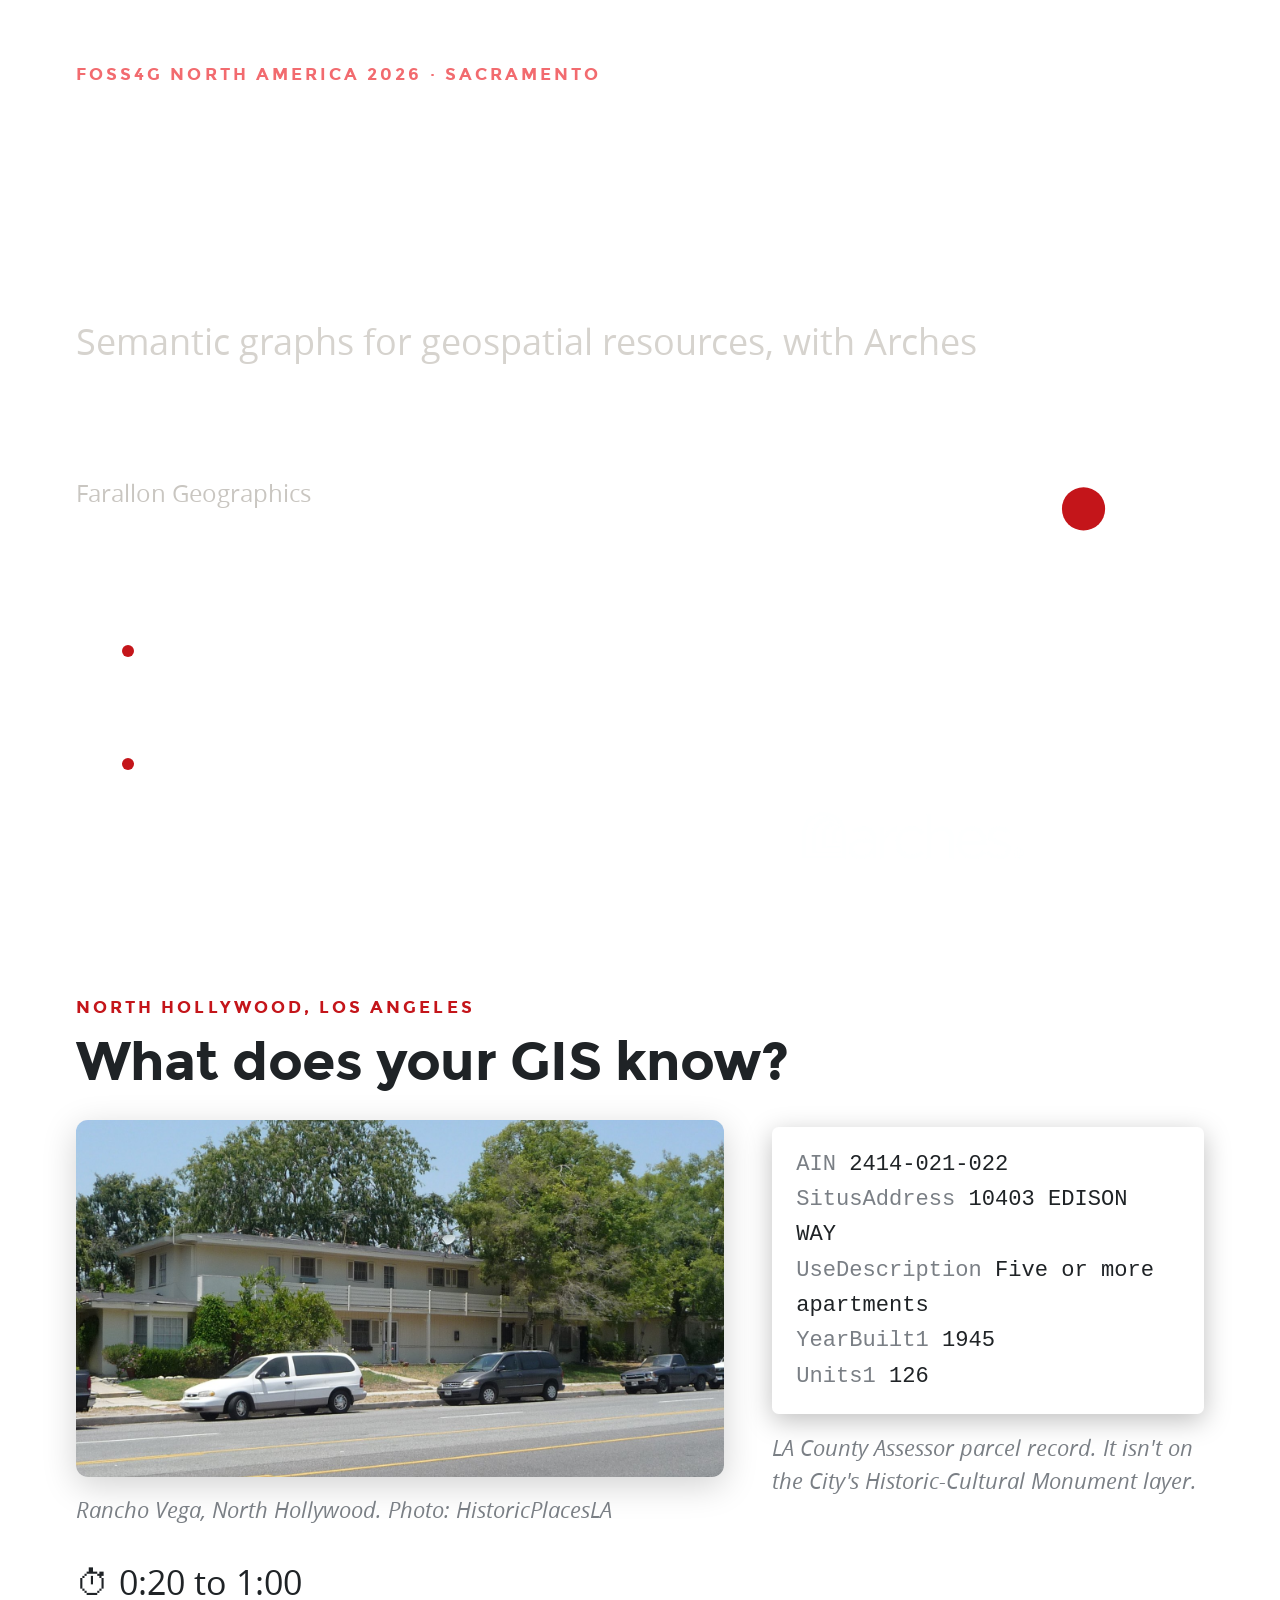
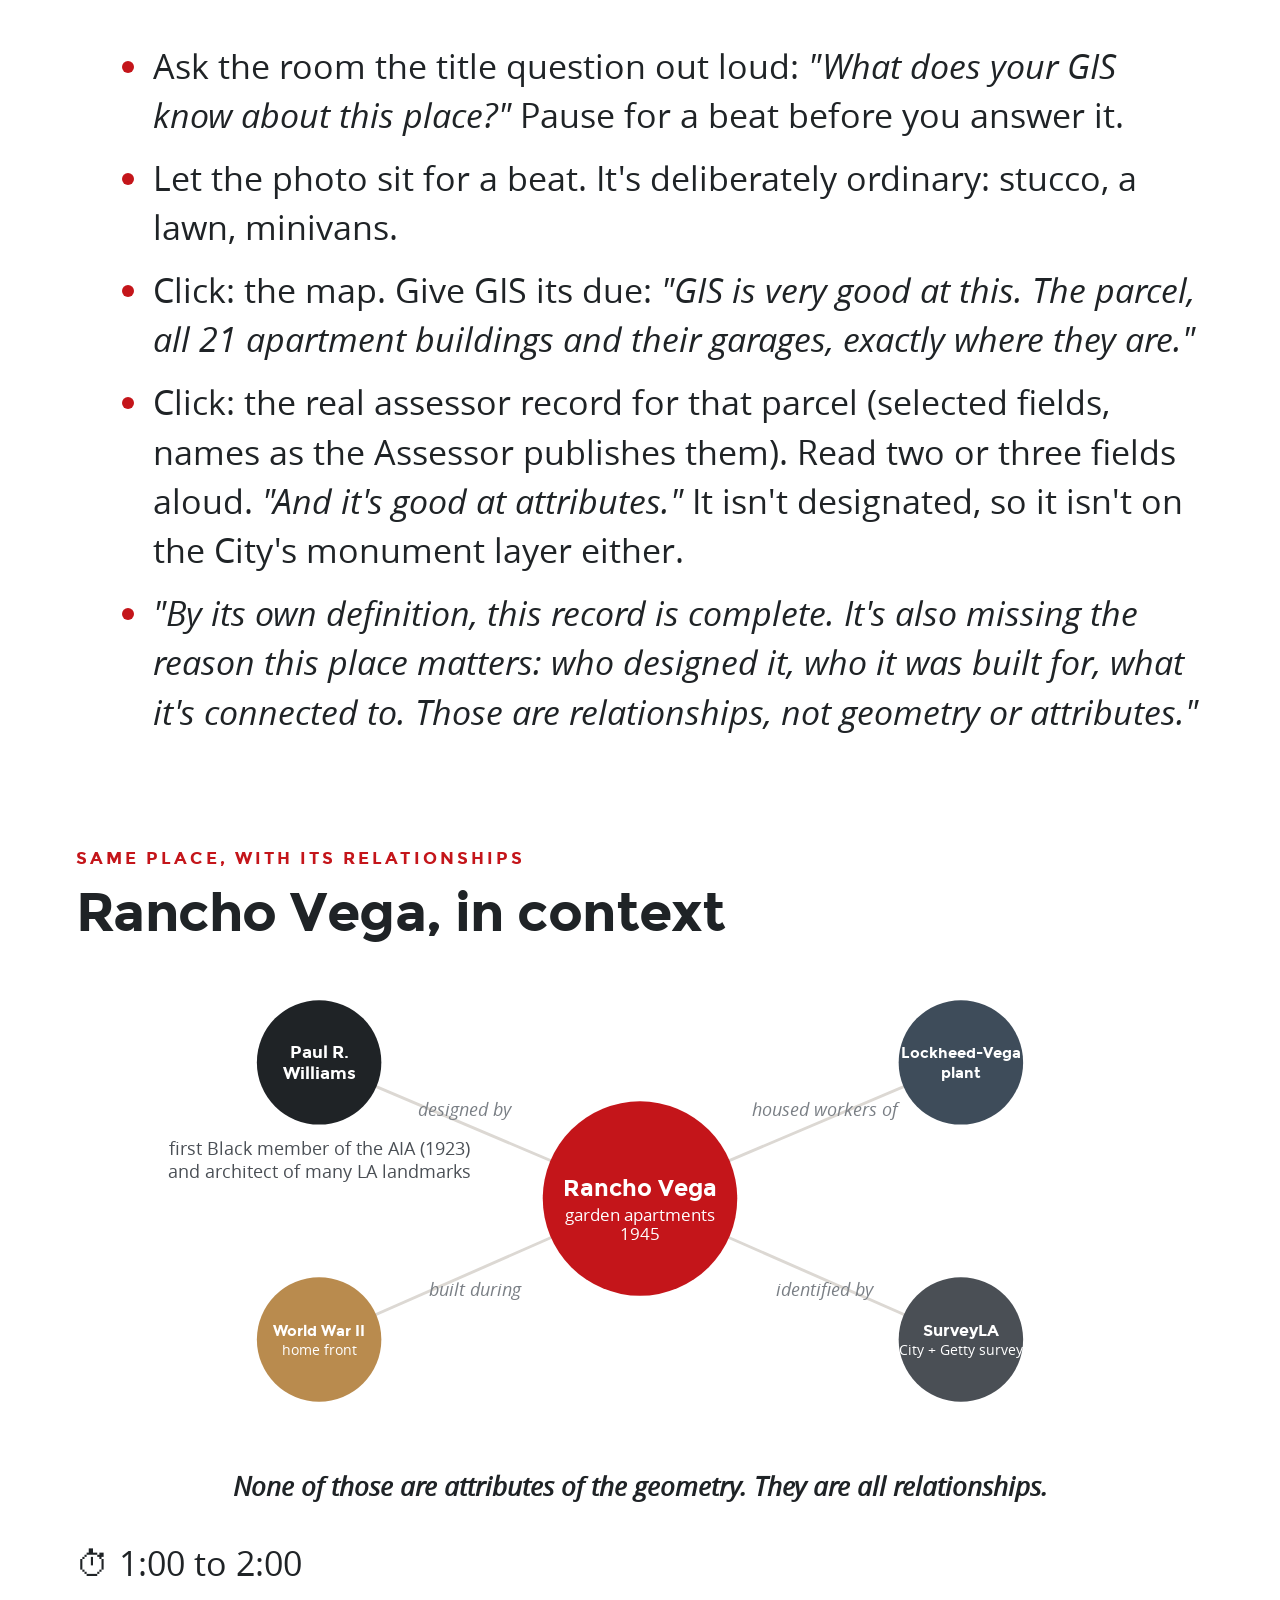
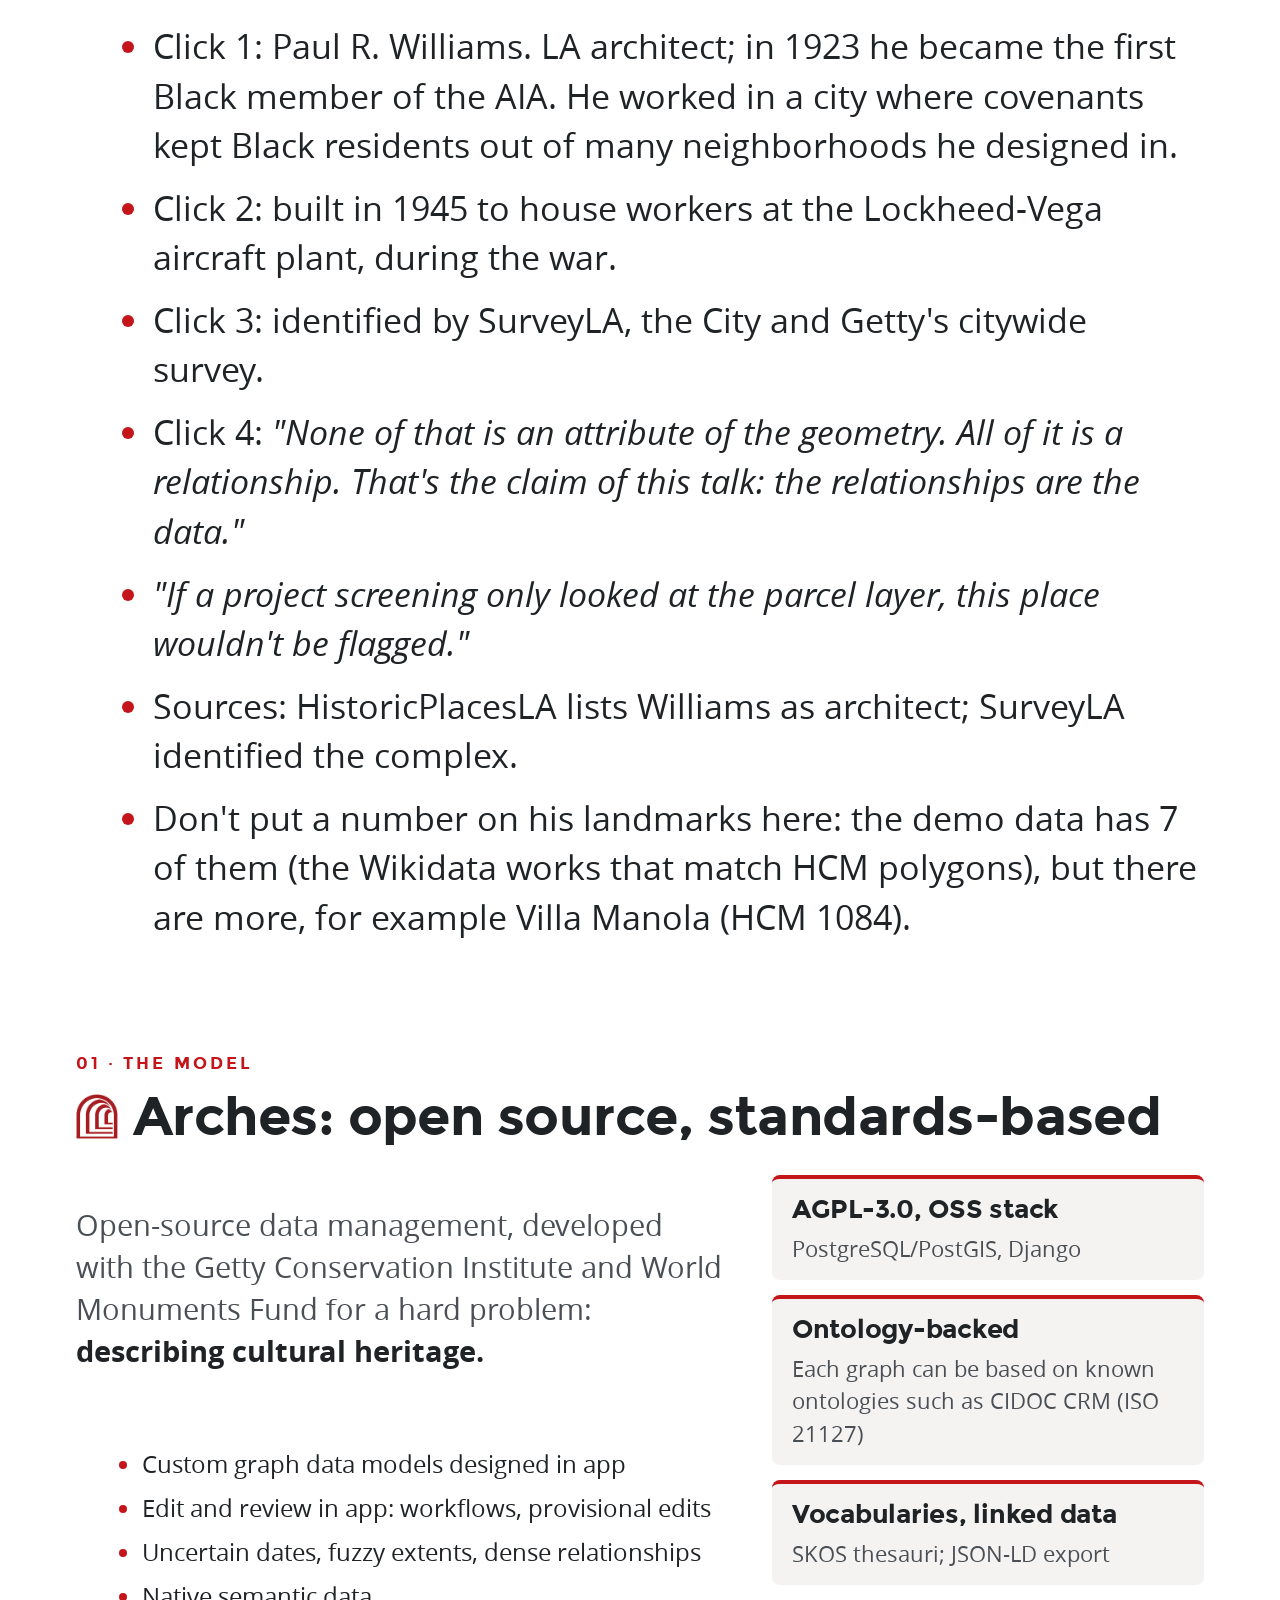
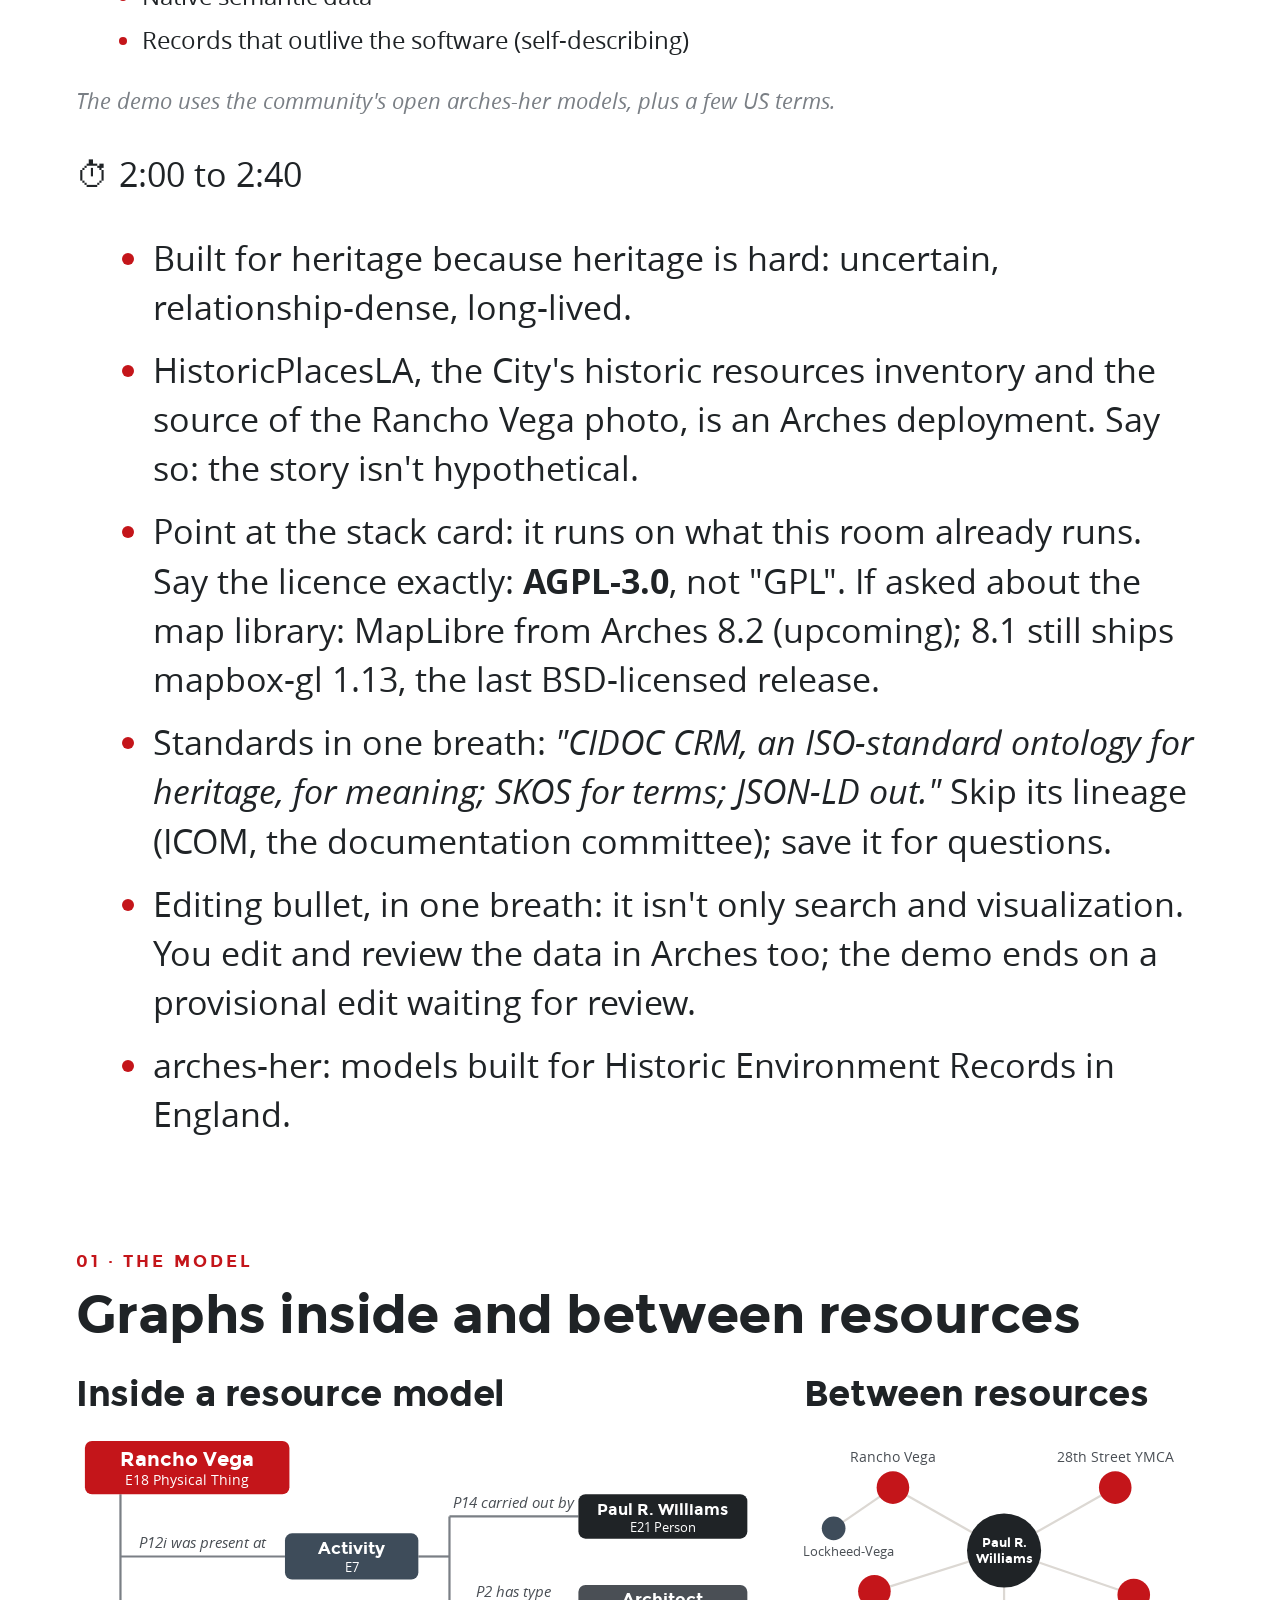
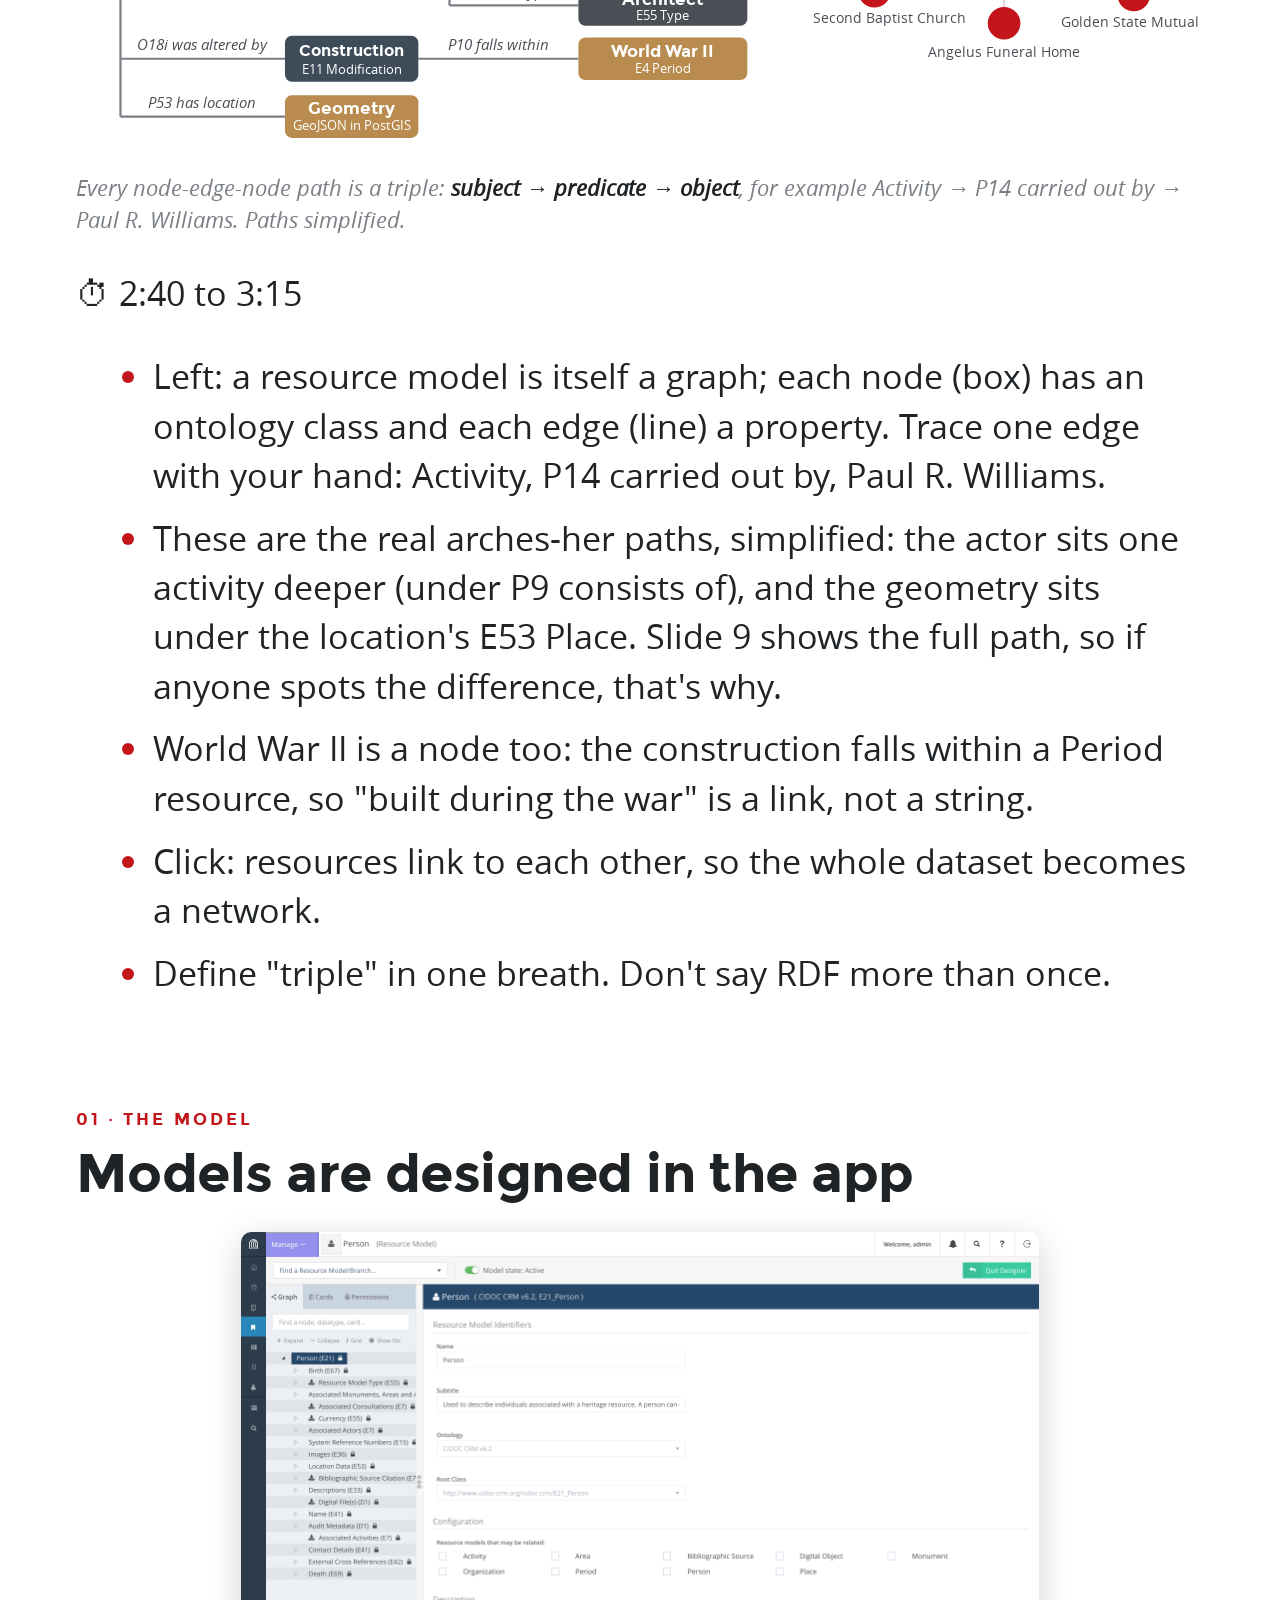
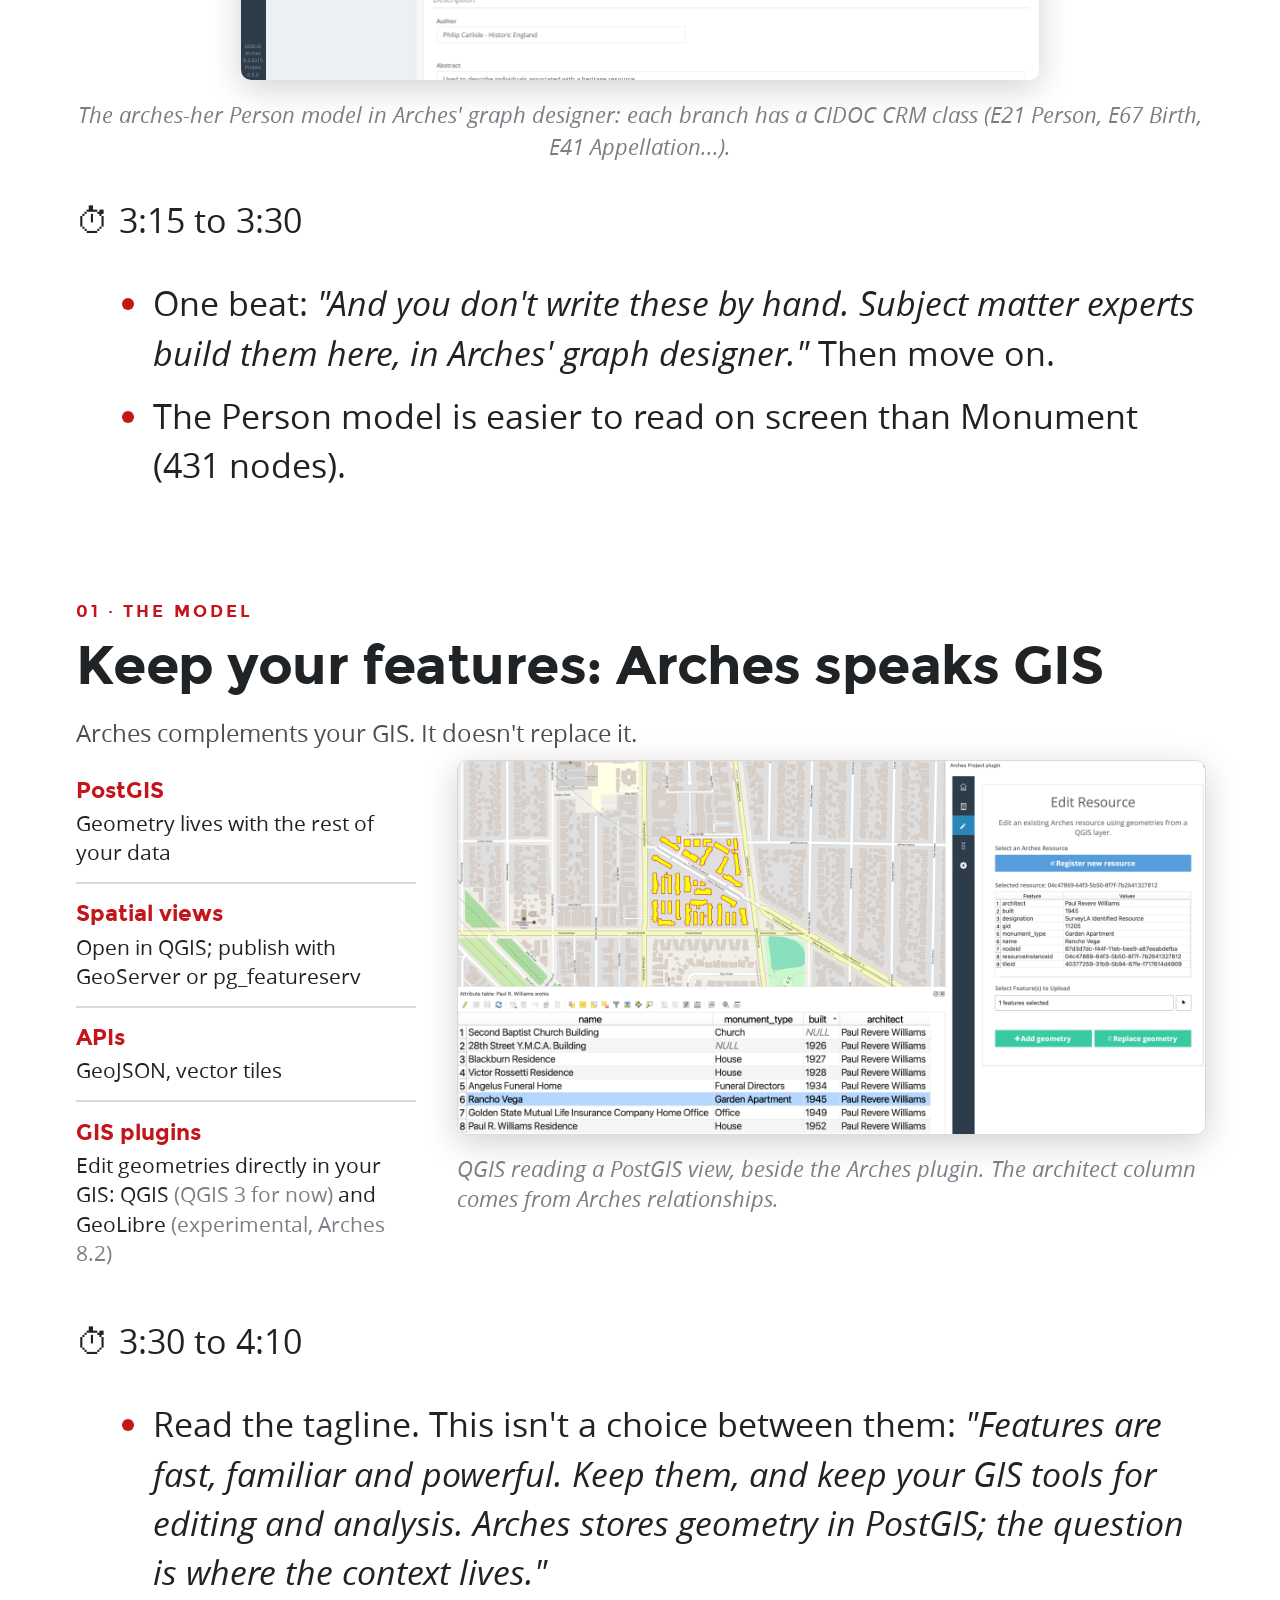
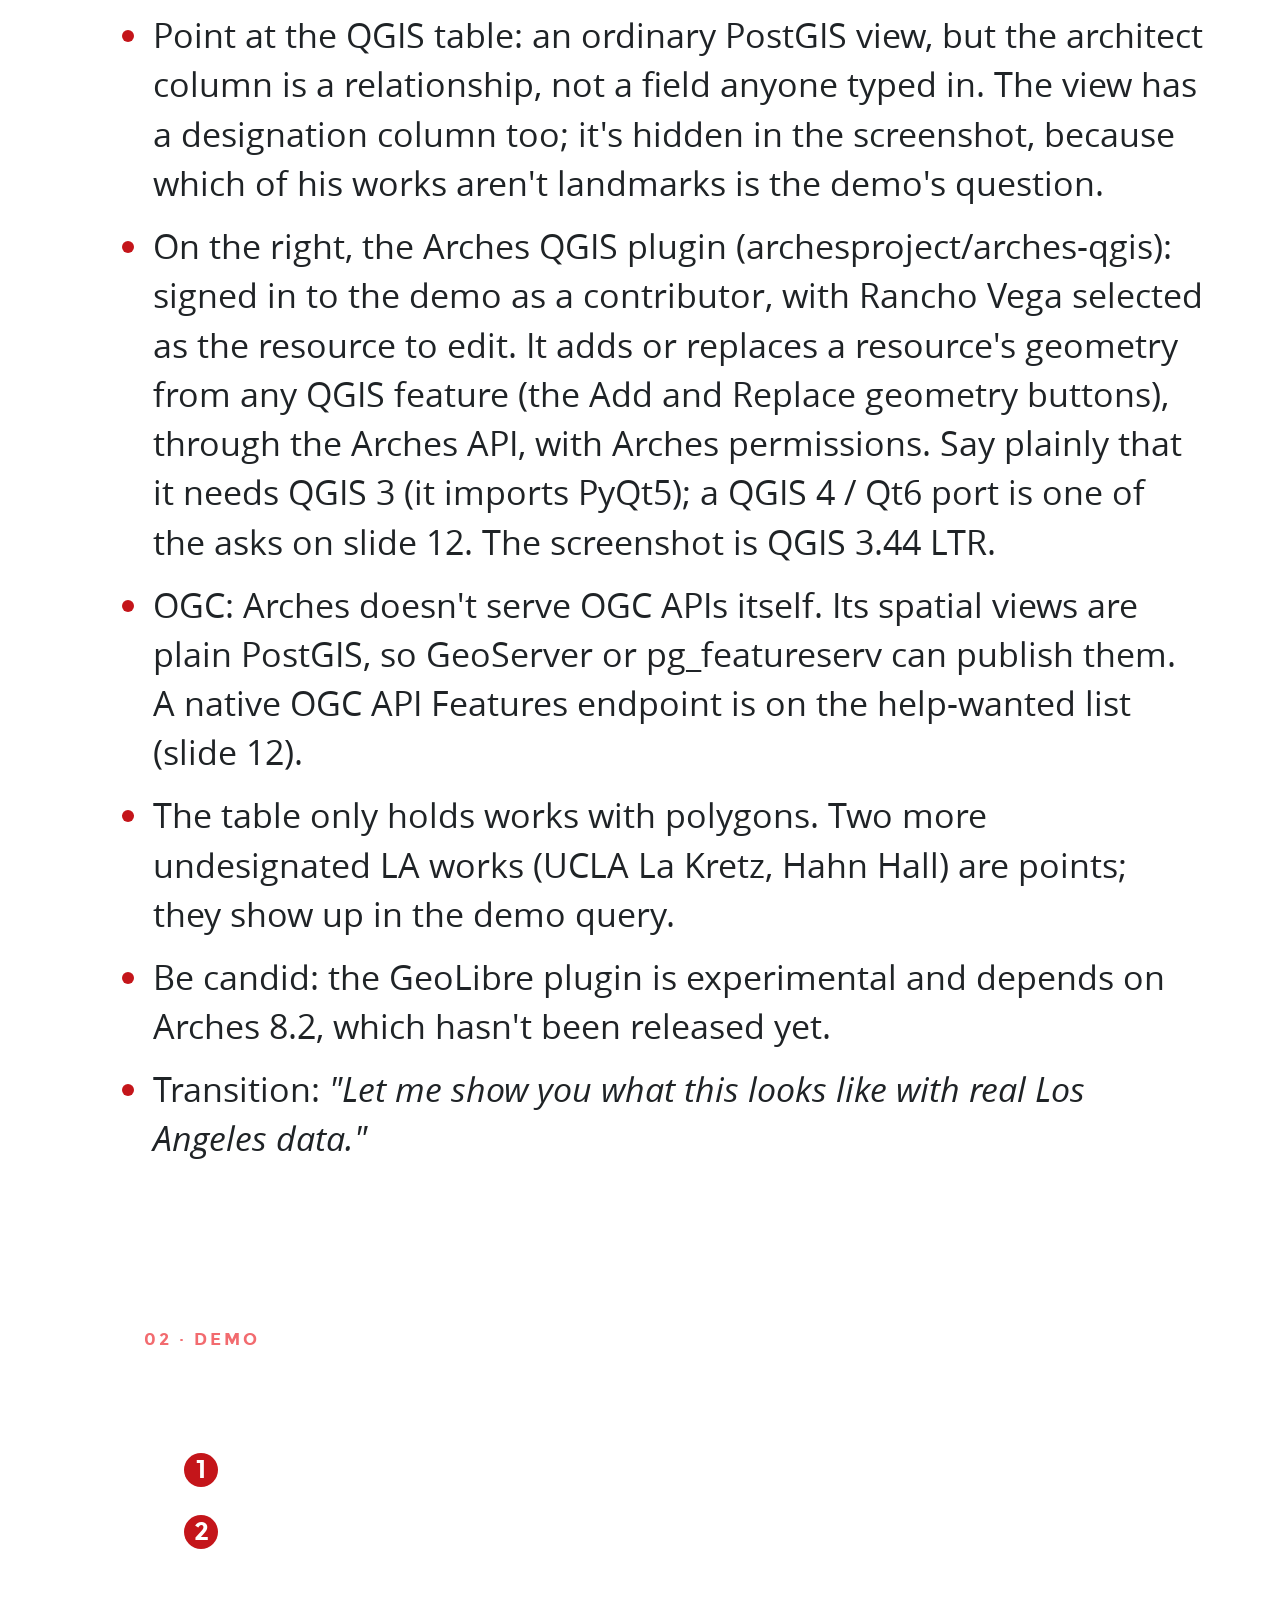
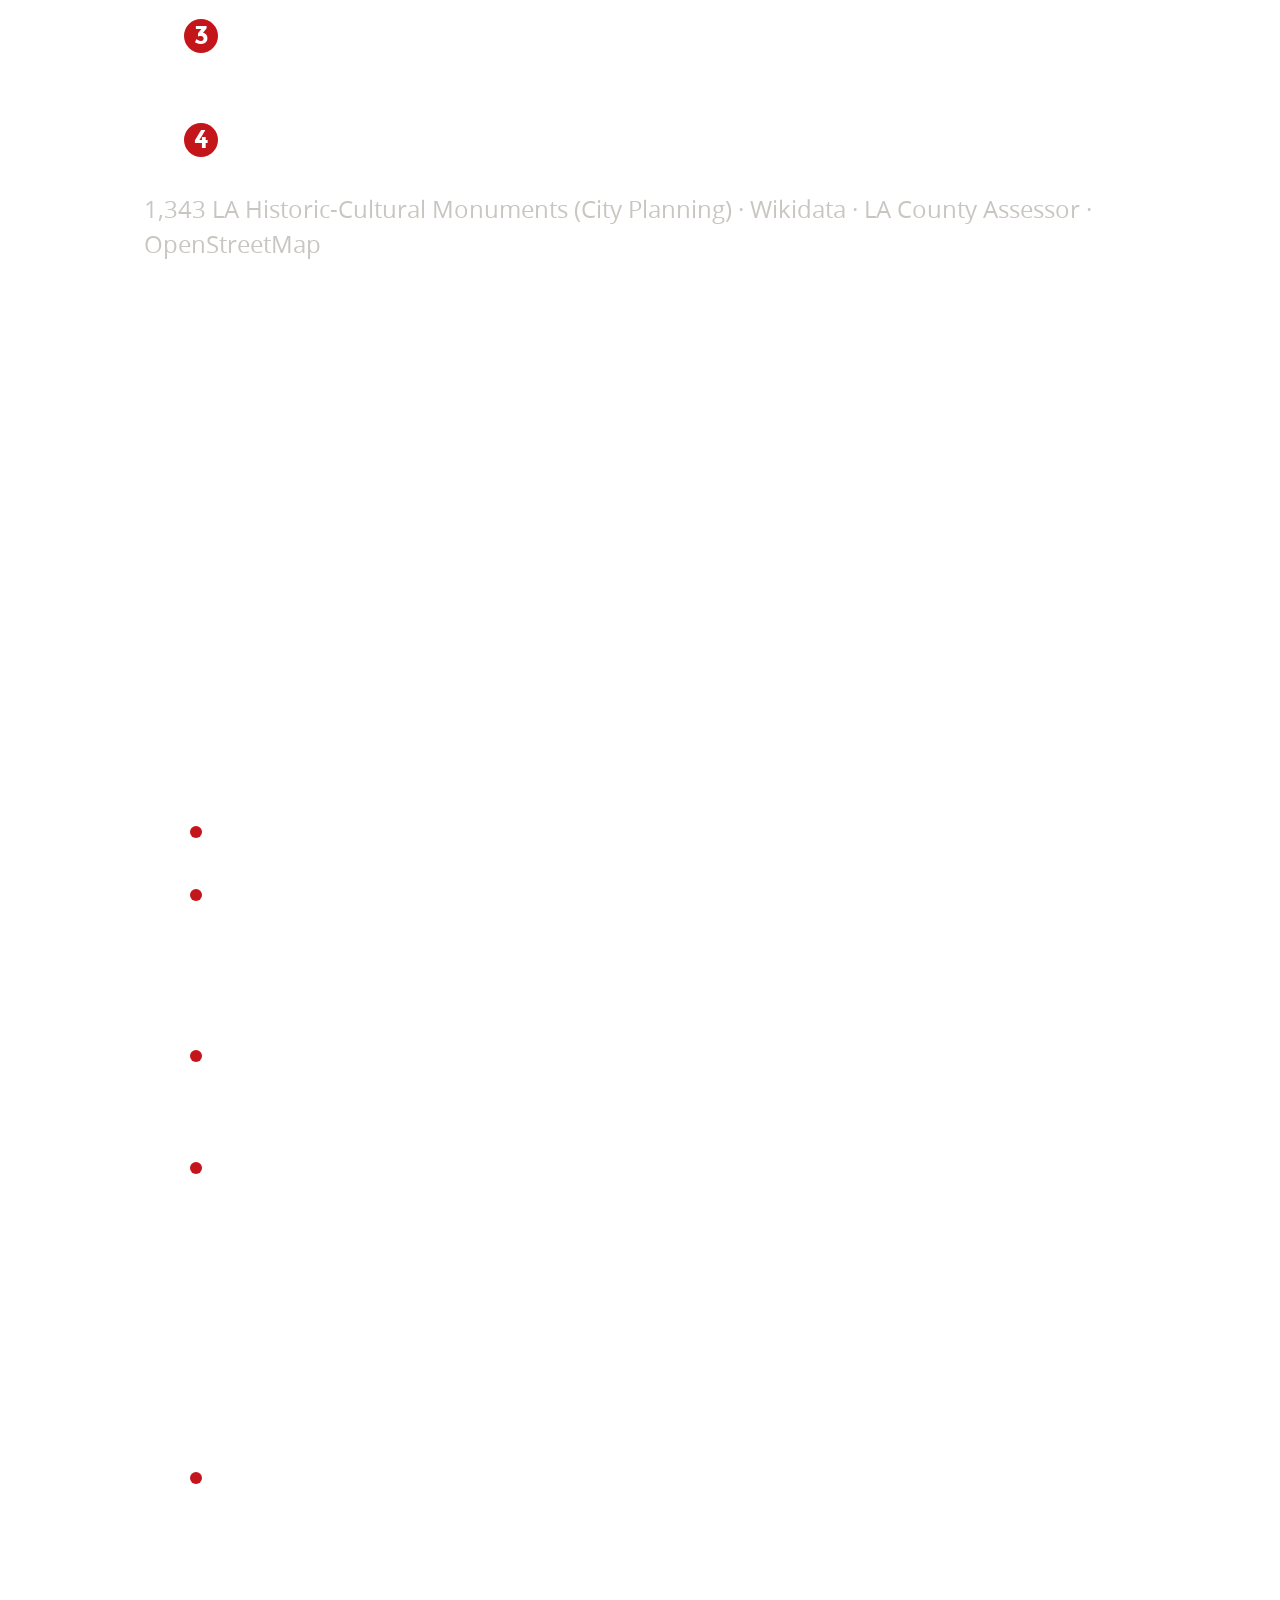
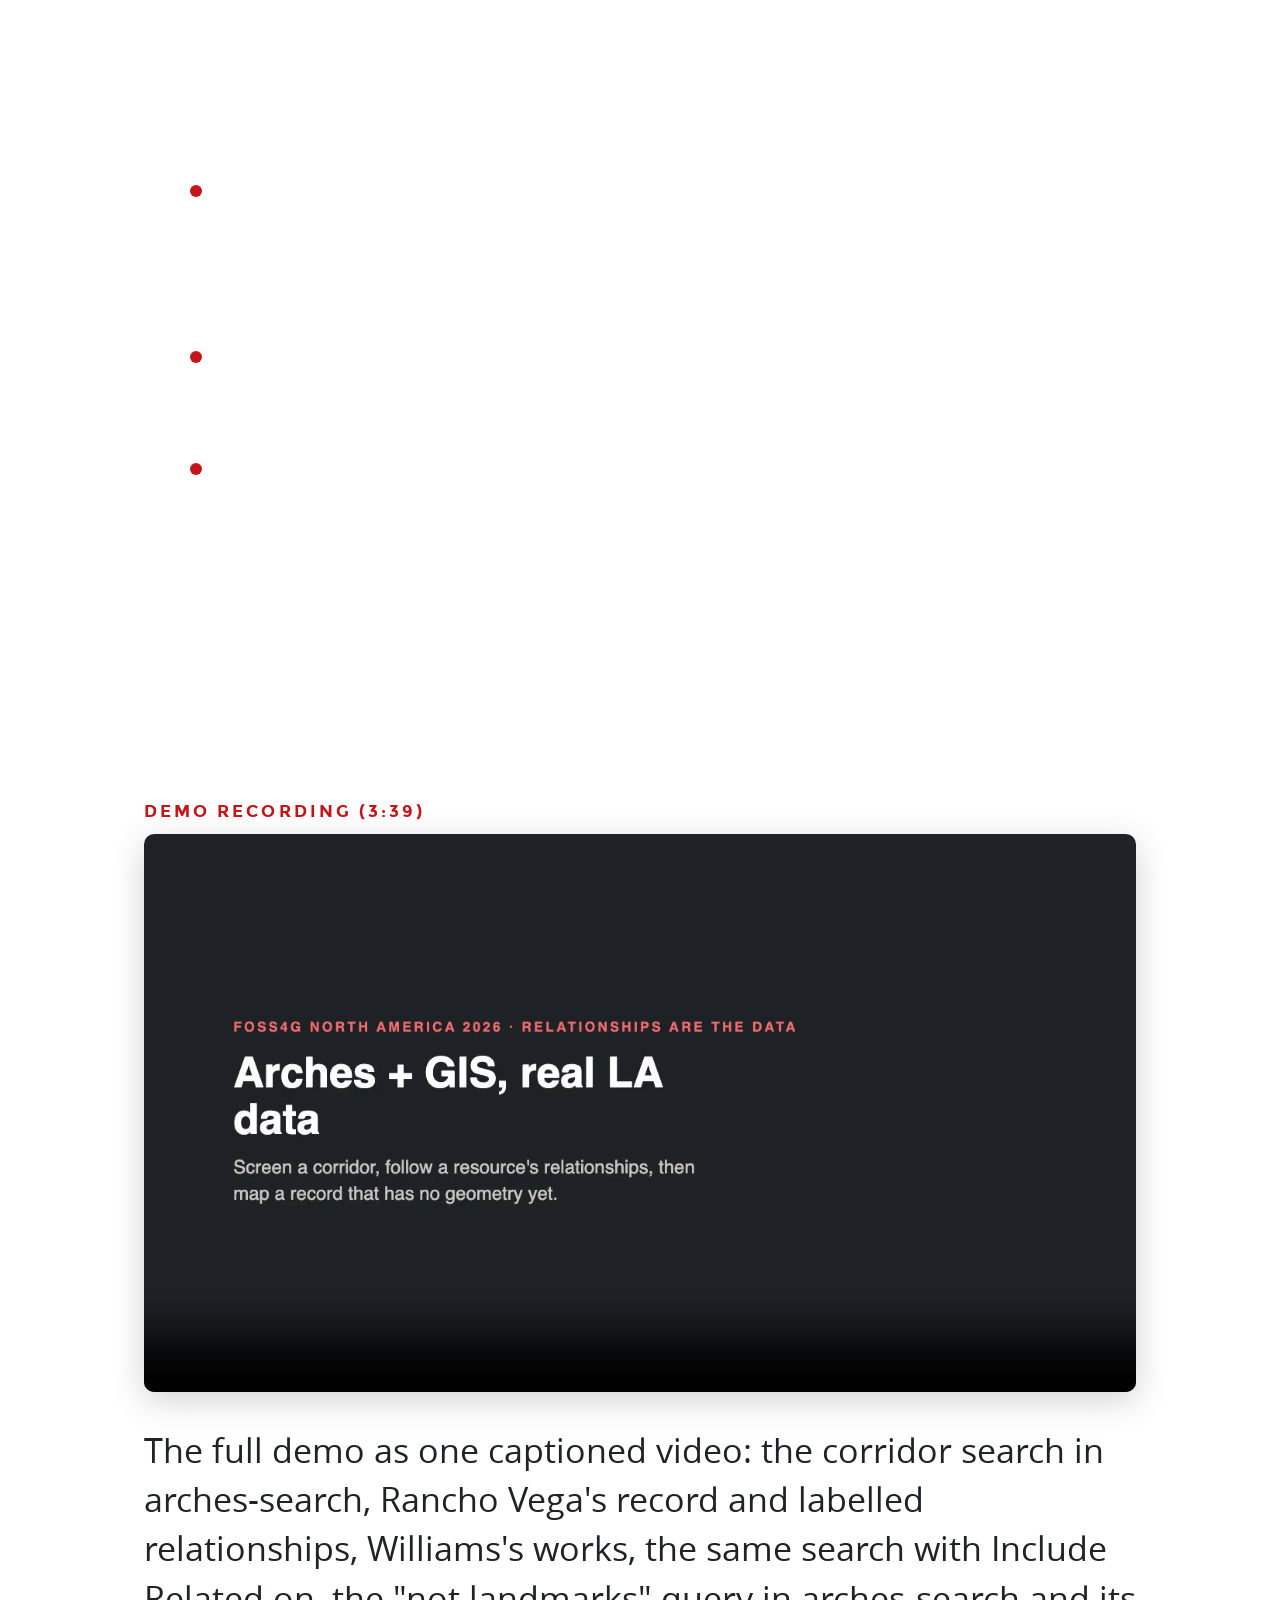
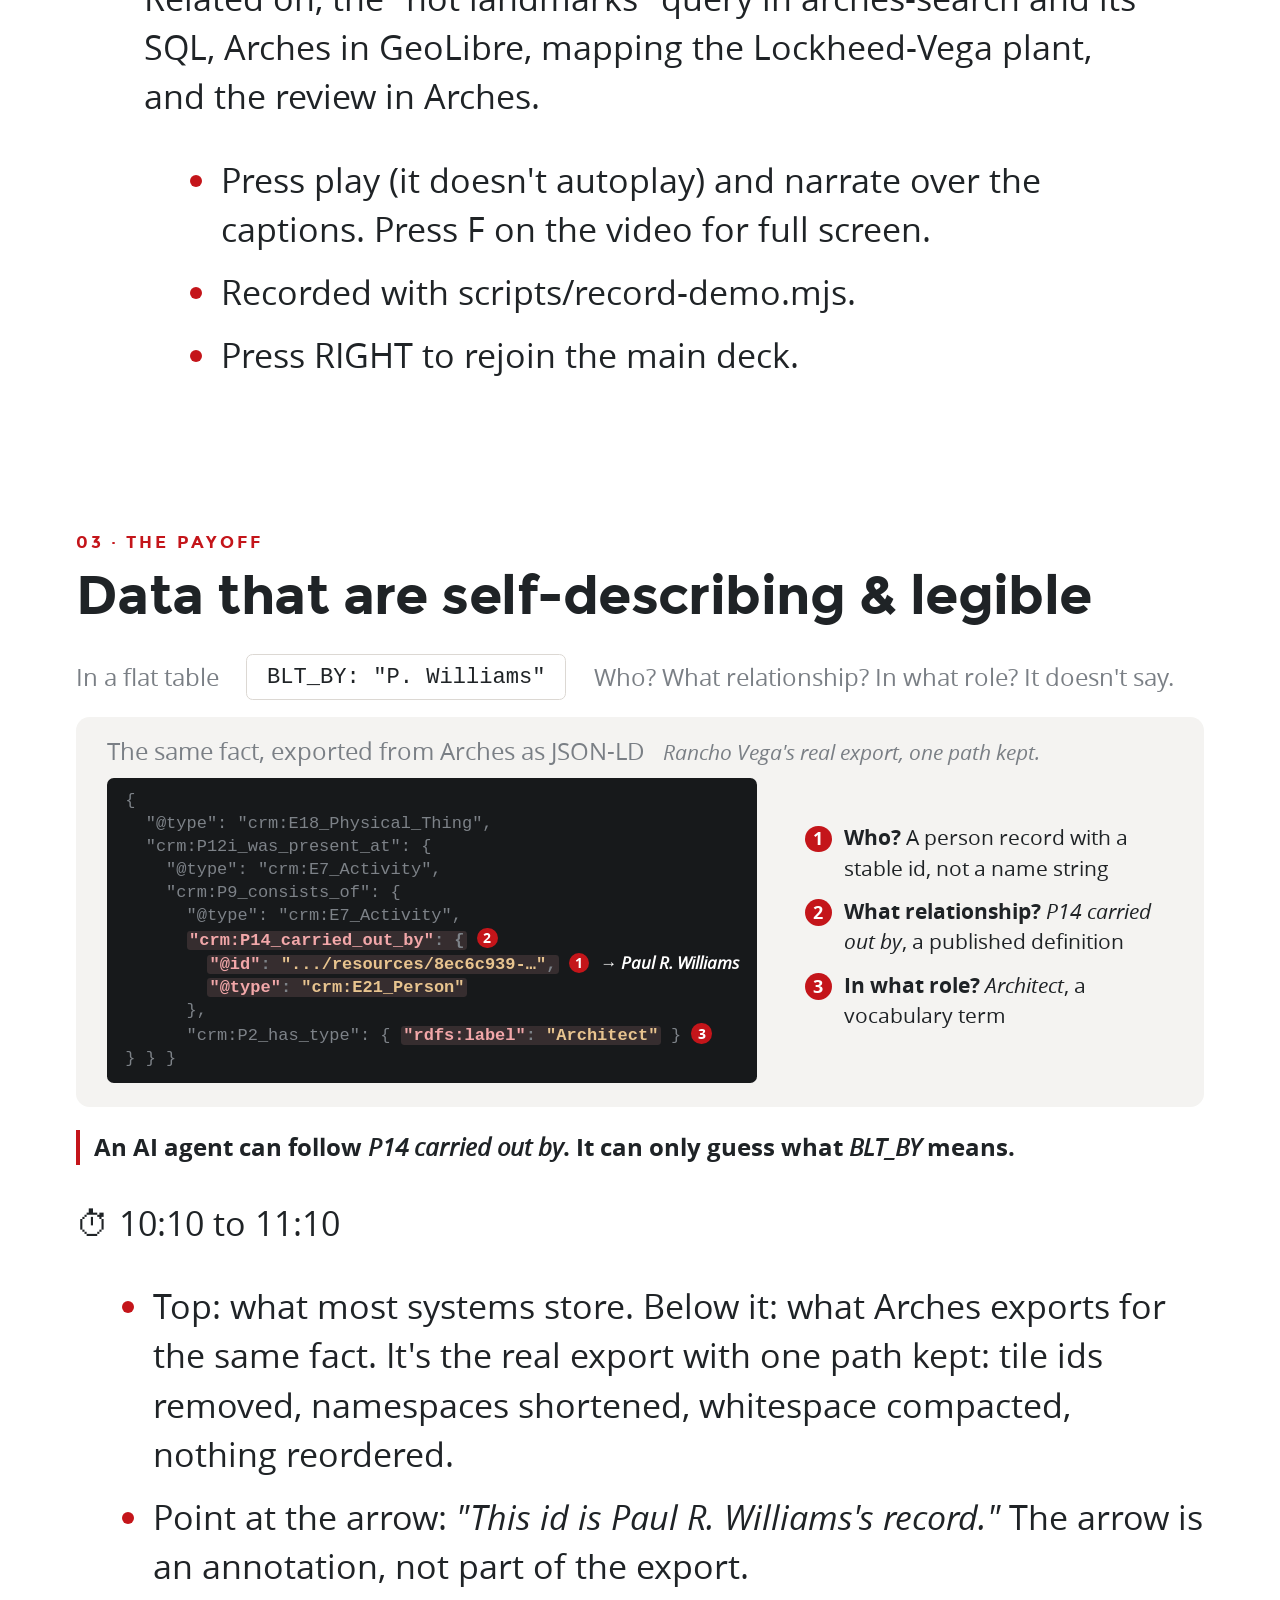
==== commit 5515570f: "updates for latest in arches-search" ====
--- a/index.html
+++ b/index.html
@@ -345,24 +345,25 @@
                         </ol>
                         <p class="small muted" style="margin-top: 1.2em">1,343 LA Historic-Cultural Monuments (City Planning) · Wikidata · LA County Assessor · OpenStreetMap</p>
                         <aside class="notes">
-                            <p>⏱ 4:10 to 10:10: 6 minutes, live. Arches for steps 1 to 3 (about 3:30), then GeoLibre for step 4 (about 1:50). Script: notes/foss4gna/demo_script.md.</p>
+                            <p>⏱ 4:10 to 10:10: 6 minutes, live. Arches for steps 1 to 3 (about 3:55), then GeoLibre for step 4 (about 1:50). Script: notes/foss4gna/demo_script.md.</p>
                             <p>Searching is arches-search (Arches' new search app): the corridor in step 1 and the query in step 3, ending on its SQL. In step 2, the Rancho Vega result's "Related" link opens Arches' relationship graph on a page of its own (a small plugin in the demo project), since arches-search doesn't have a graph yet. The old search page doesn't appear at all.</p>
                             <ul>
                                 <li>Say "Let's see it live", not "I'll attempt a demo".</li>
                                 <li>Step 1: say "1,343 monuments" (not "1.4 thousand"). Rancho Vega is in <strong>North Hollywood</strong>; the Lockheed-Vega plant is in <strong>Burbank</strong>.</li>
                                 <li>Step 2: skip the report. Go from the step 1 result straight to <strong>Related</strong> and name the relationships on the graph.</li>
+                                <li>Then, still step 2 (25 seconds): back in search, <strong>Clear all</strong>, Monument, "Paul Revere Williams": one result, a house with his name on it. Turn on <strong>Include Related</strong>: 18, his 16 works and, two hops out, the Lockheed-Vega plant. Bridge: <em>"That's a wide net. Now let's ask a precise question."</em> If running long, cut this, not step 3.</li>
                                 <li>Step 3: say why before you build it: <em>"This query hops across relationships: monument to person to Williams, and monument to designation."</em> Build it, read the plain-language query aloud, then show the SQL as the proof: the <code>AND NOT EXISTS</code> is the graph question in SQL this room already knows.</li>
                                 <li>Step 4: GeoLibre is already signed in as <code>demo_contributor</code> (set up before the talk). After the push, go straight to the review tab; no search detour.</li>
                                 <li>After step 4, come back and press RIGHT for "Data that are self-describing & legible".</li>
-                                <li>If the live demo fails: press DOWN for the full recorded demo (captioned). Don't troubleshoot on stage. The video is 3:21 against 6 minutes live, so the spare 2–3 minutes go to questions; don't fill them by retrying the live demo.</li>
+                                <li>If the live demo fails: press DOWN for the full recorded demo (captioned). Don't troubleshoot on stage. The video is 3:39 against 6 minutes live, so the spare 2 minutes or so go to questions; don't fill them by retrying the live demo.</li>
                             </ul>
                         </aside>
                     </section>
                     <section>
-                        <p class="eyebrow">Demo recording (3:21)</p>
+                        <p class="eyebrow">Demo recording (3:39)</p>
                         <video class="screenshot-full" data-src="assets/video/foss4gna-demo.mp4" poster="assets/video/foss4gna-demo-poster.png" controls muted playsinline></video>
                         <aside class="notes">
-                            <p>The full demo as one captioned video: the corridor search in arches-search, Rancho Vega's record and labelled relationships, Williams's works, the "not landmarks" query in arches-search and its SQL, Arches in GeoLibre, mapping the Lockheed-Vega plant, and the review in Arches.</p>
+                            <p>The full demo as one captioned video: the corridor search in arches-search, Rancho Vega's record and labelled relationships, Williams's works, the same search with Include Related on, the "not landmarks" query in arches-search and its SQL, Arches in GeoLibre, mapping the Lockheed-Vega plant, and the review in Arches.</p>
                             <ul>
                                 <li>Press play (it doesn't autoplay) and narrate over the captions. Press F on the video for full screen.</li>
                                 <li>Recorded with scripts/record-demo.mjs.</li>
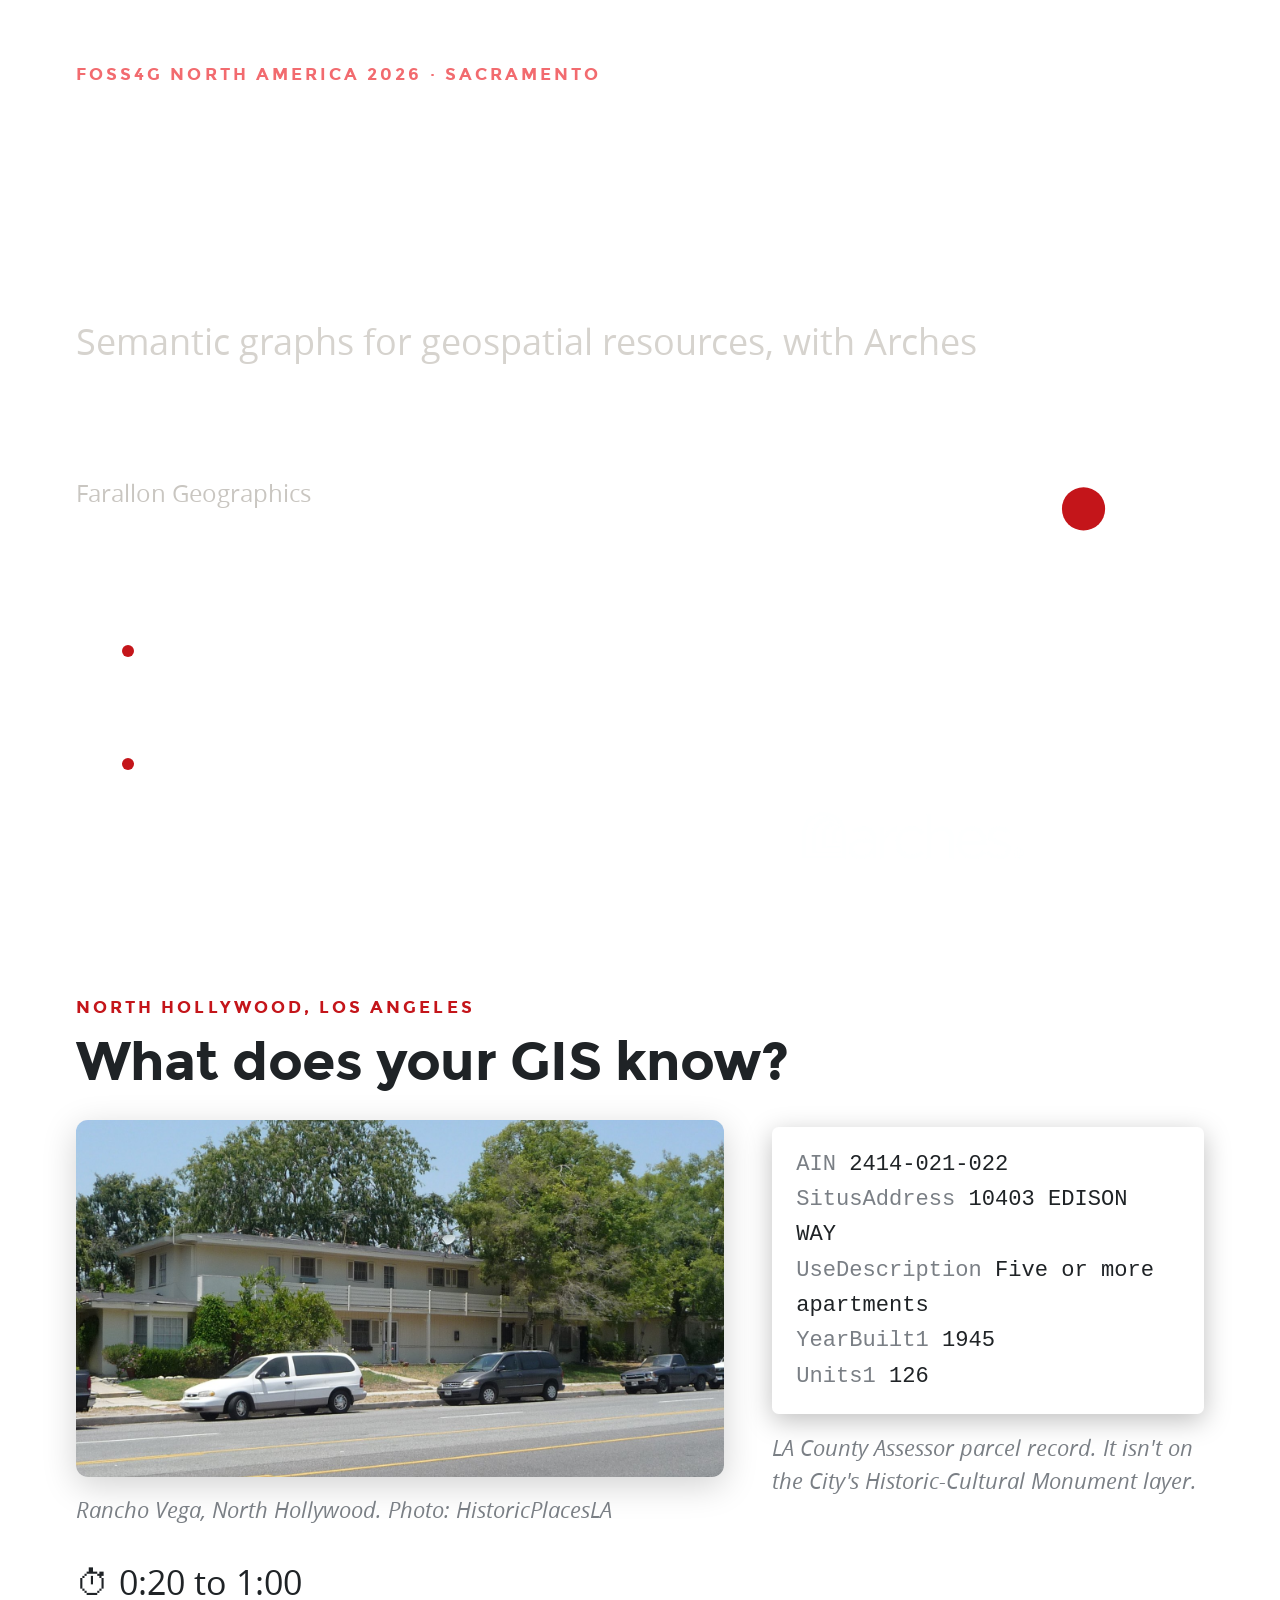
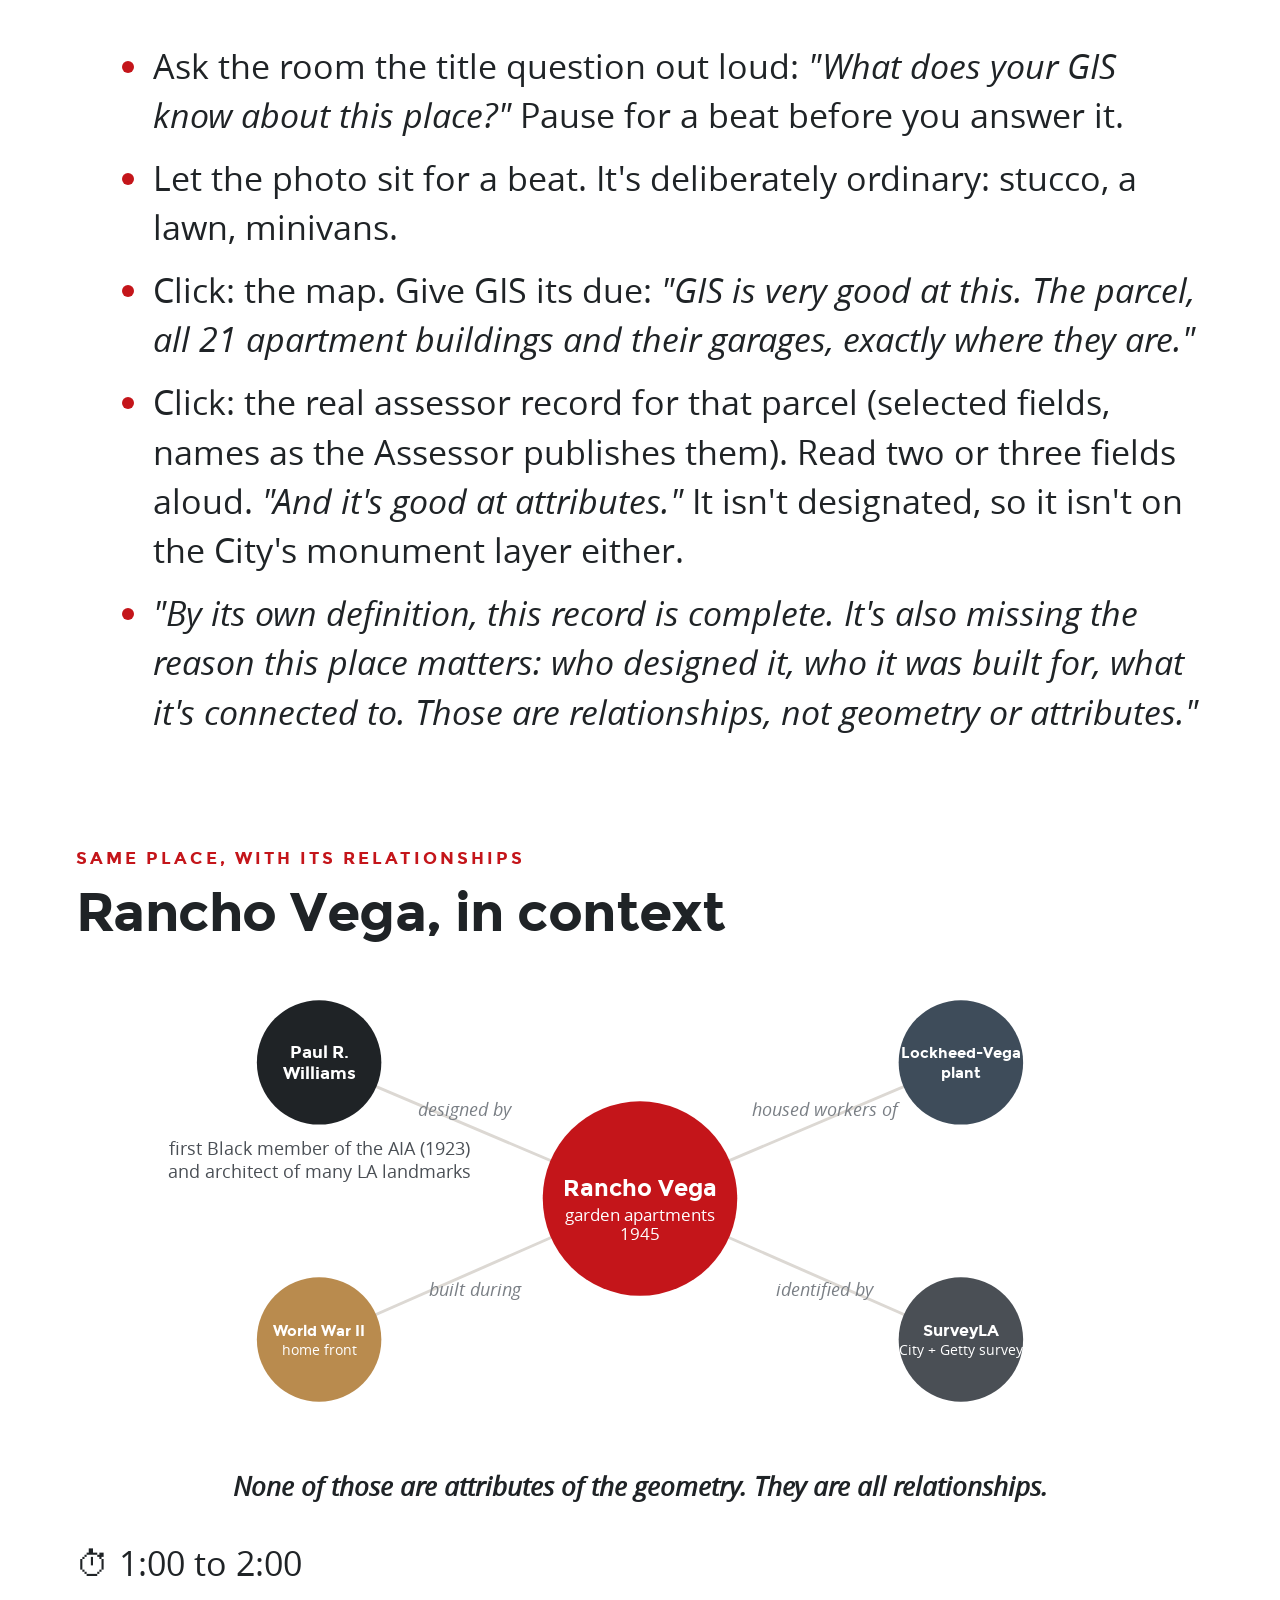
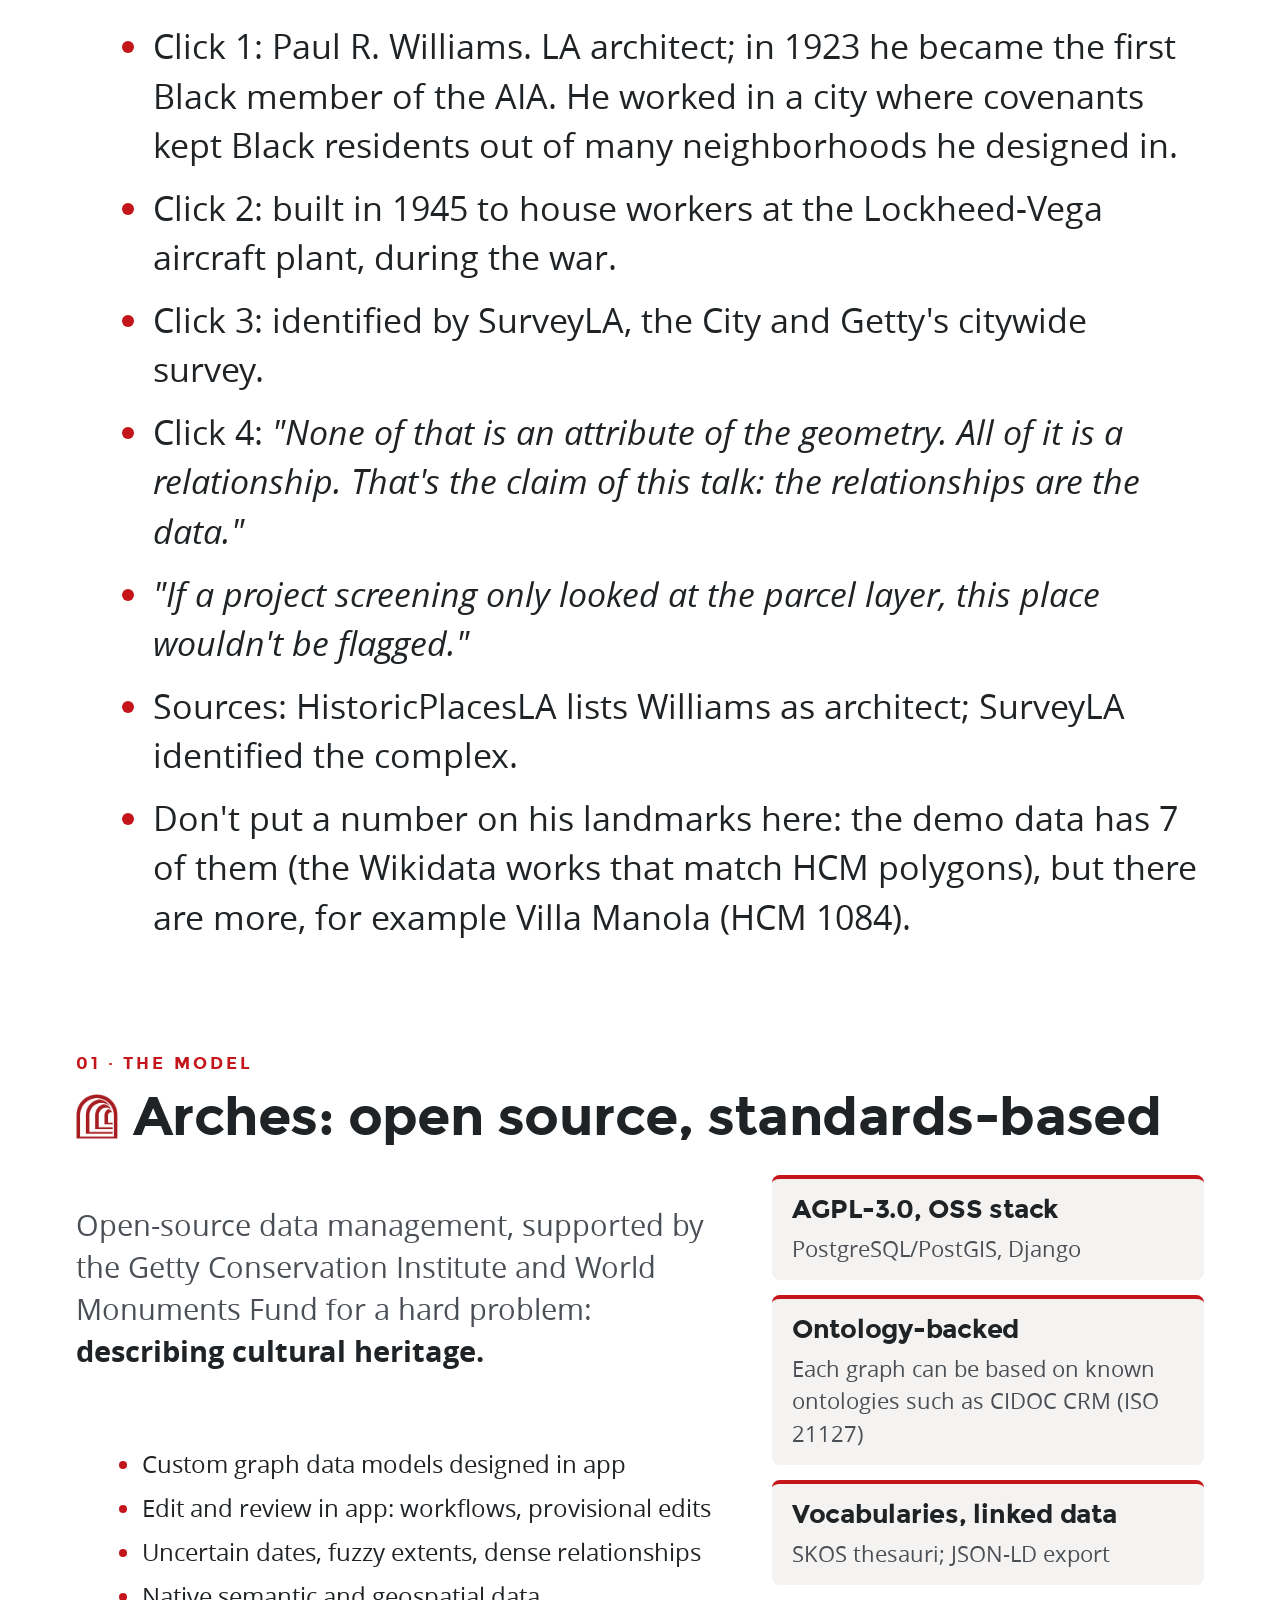
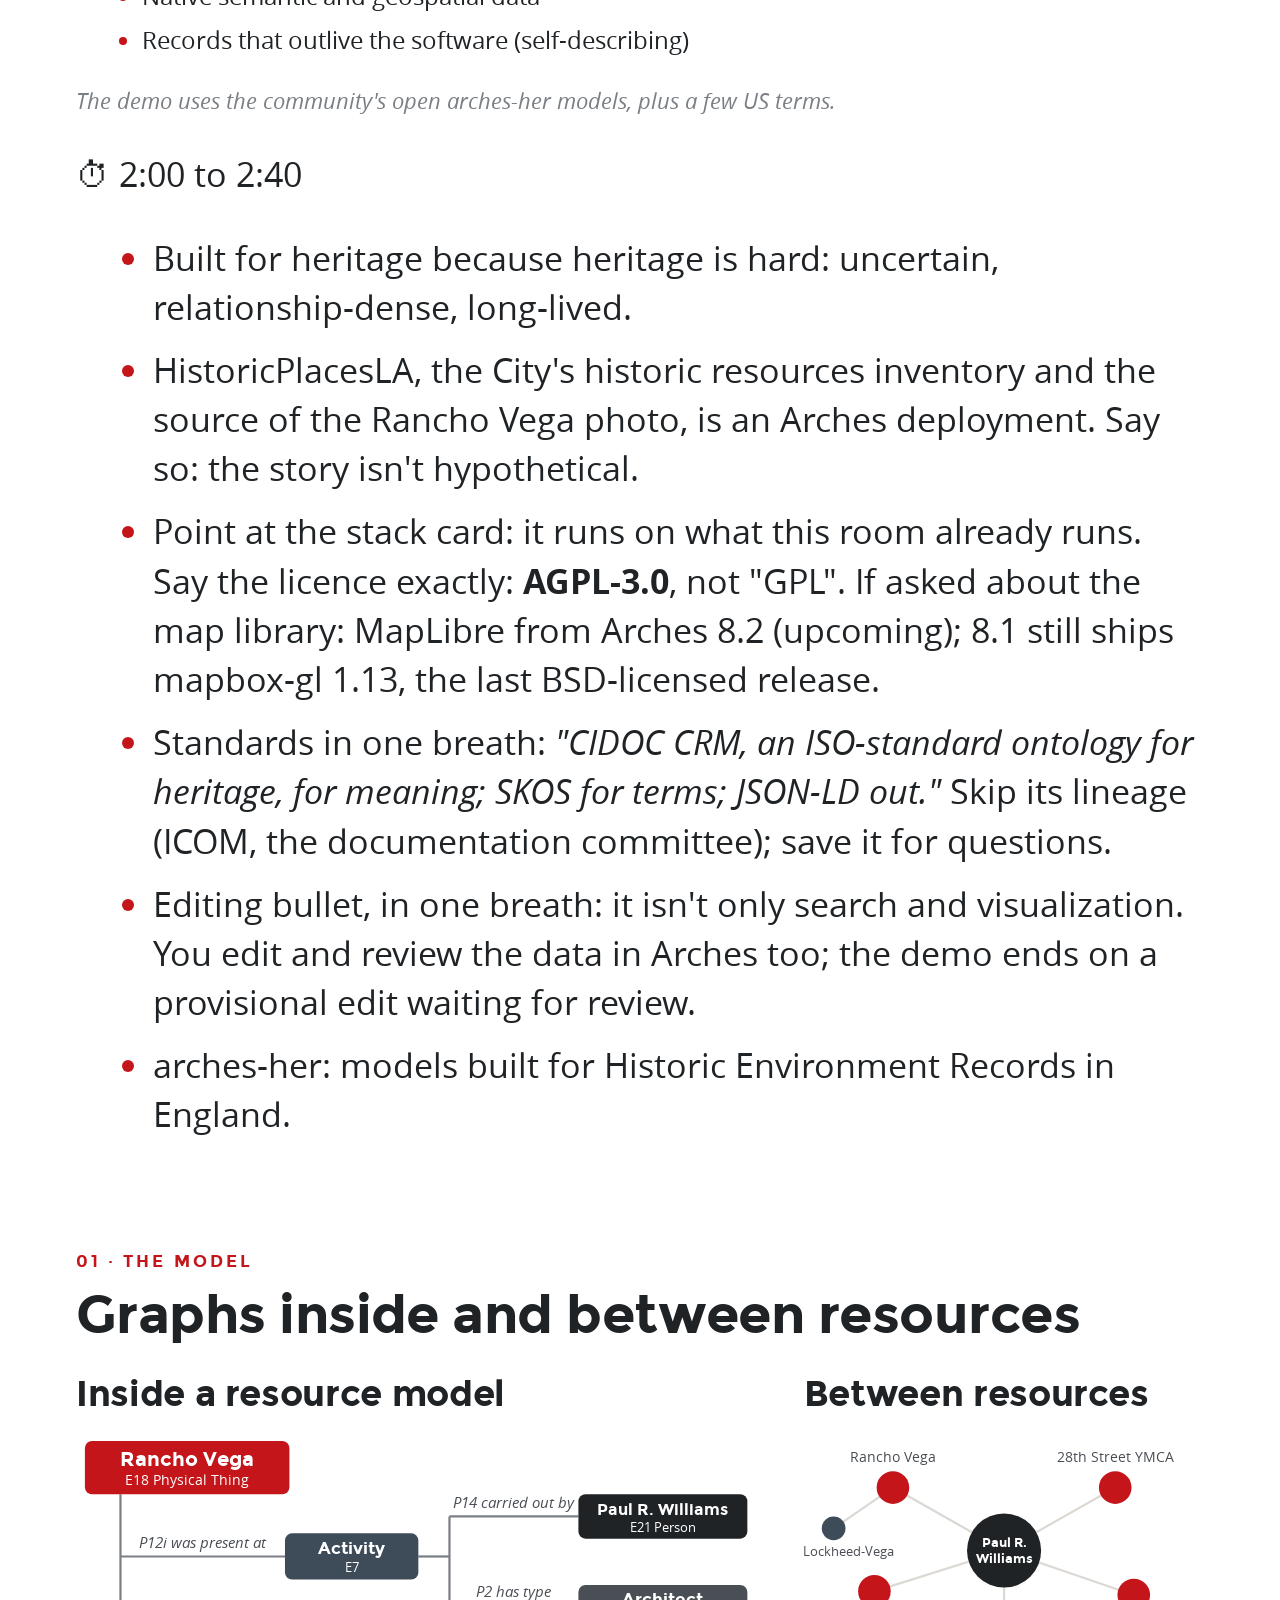
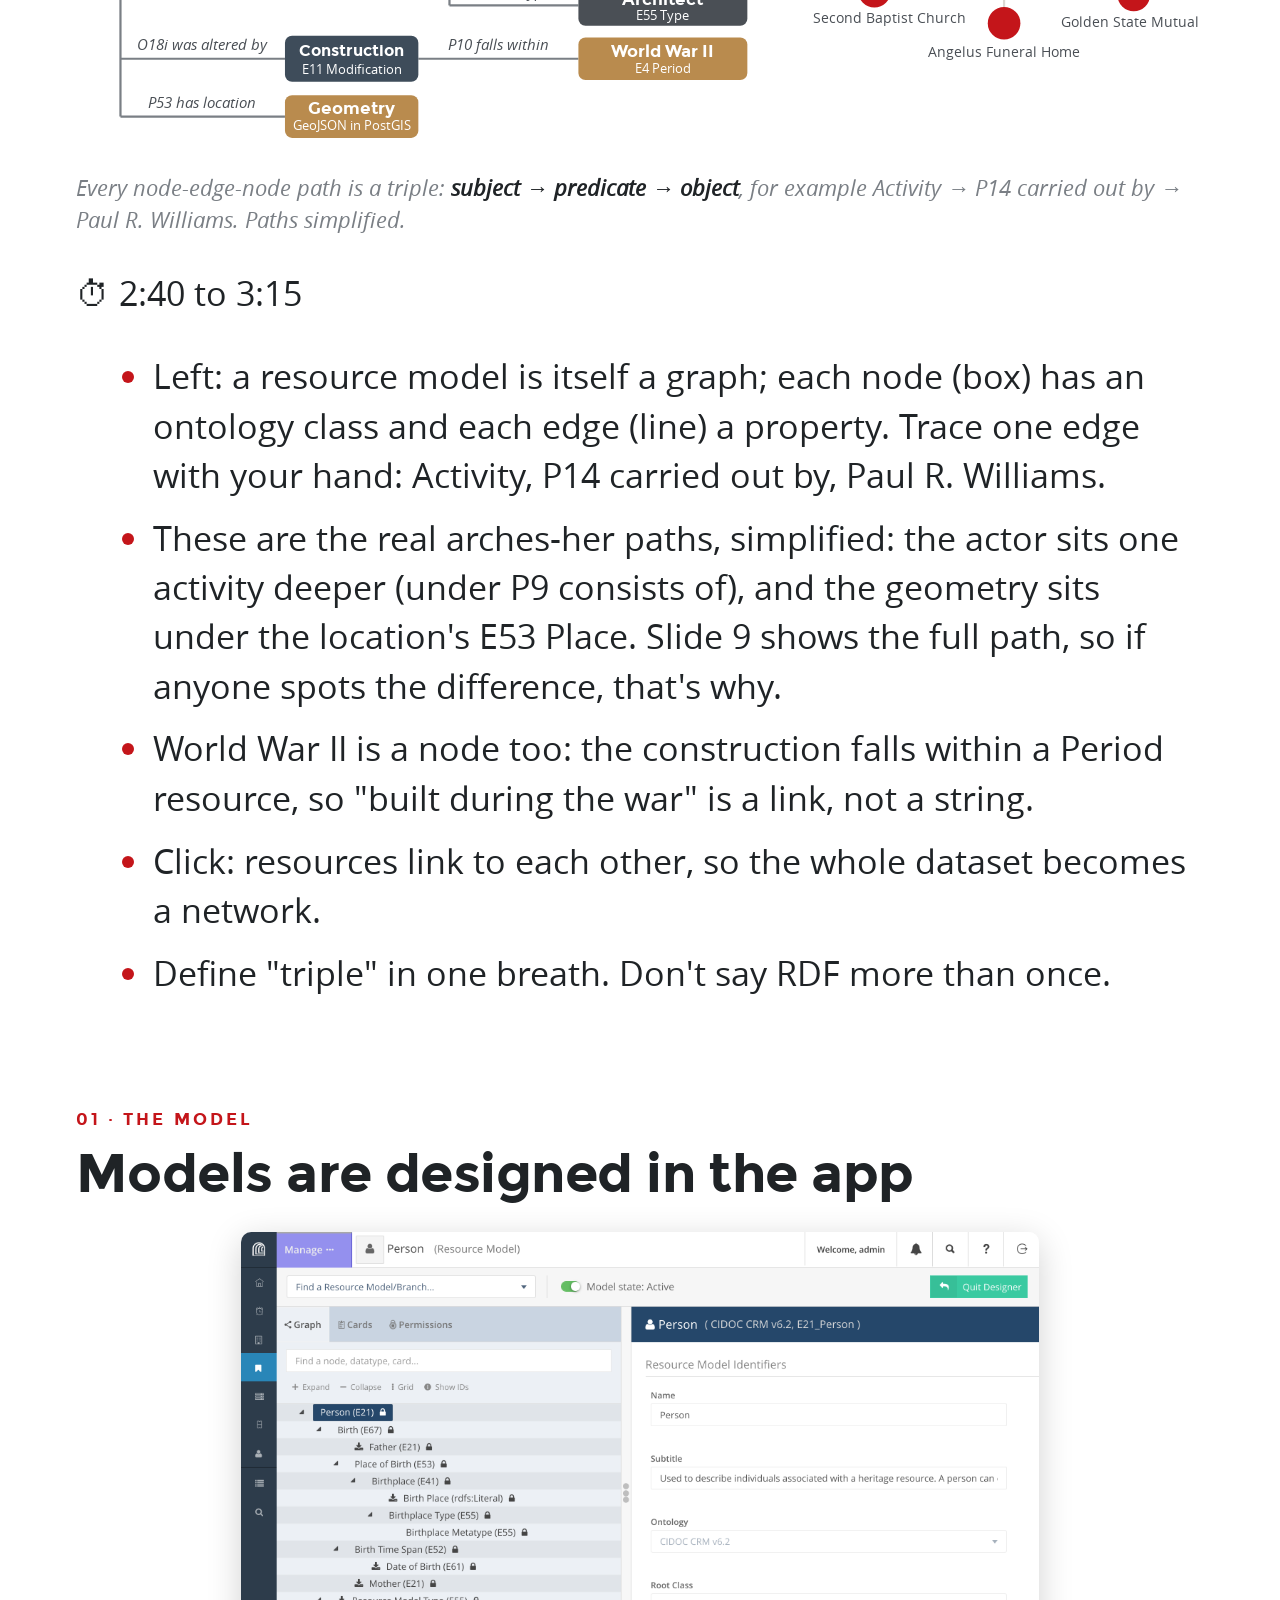
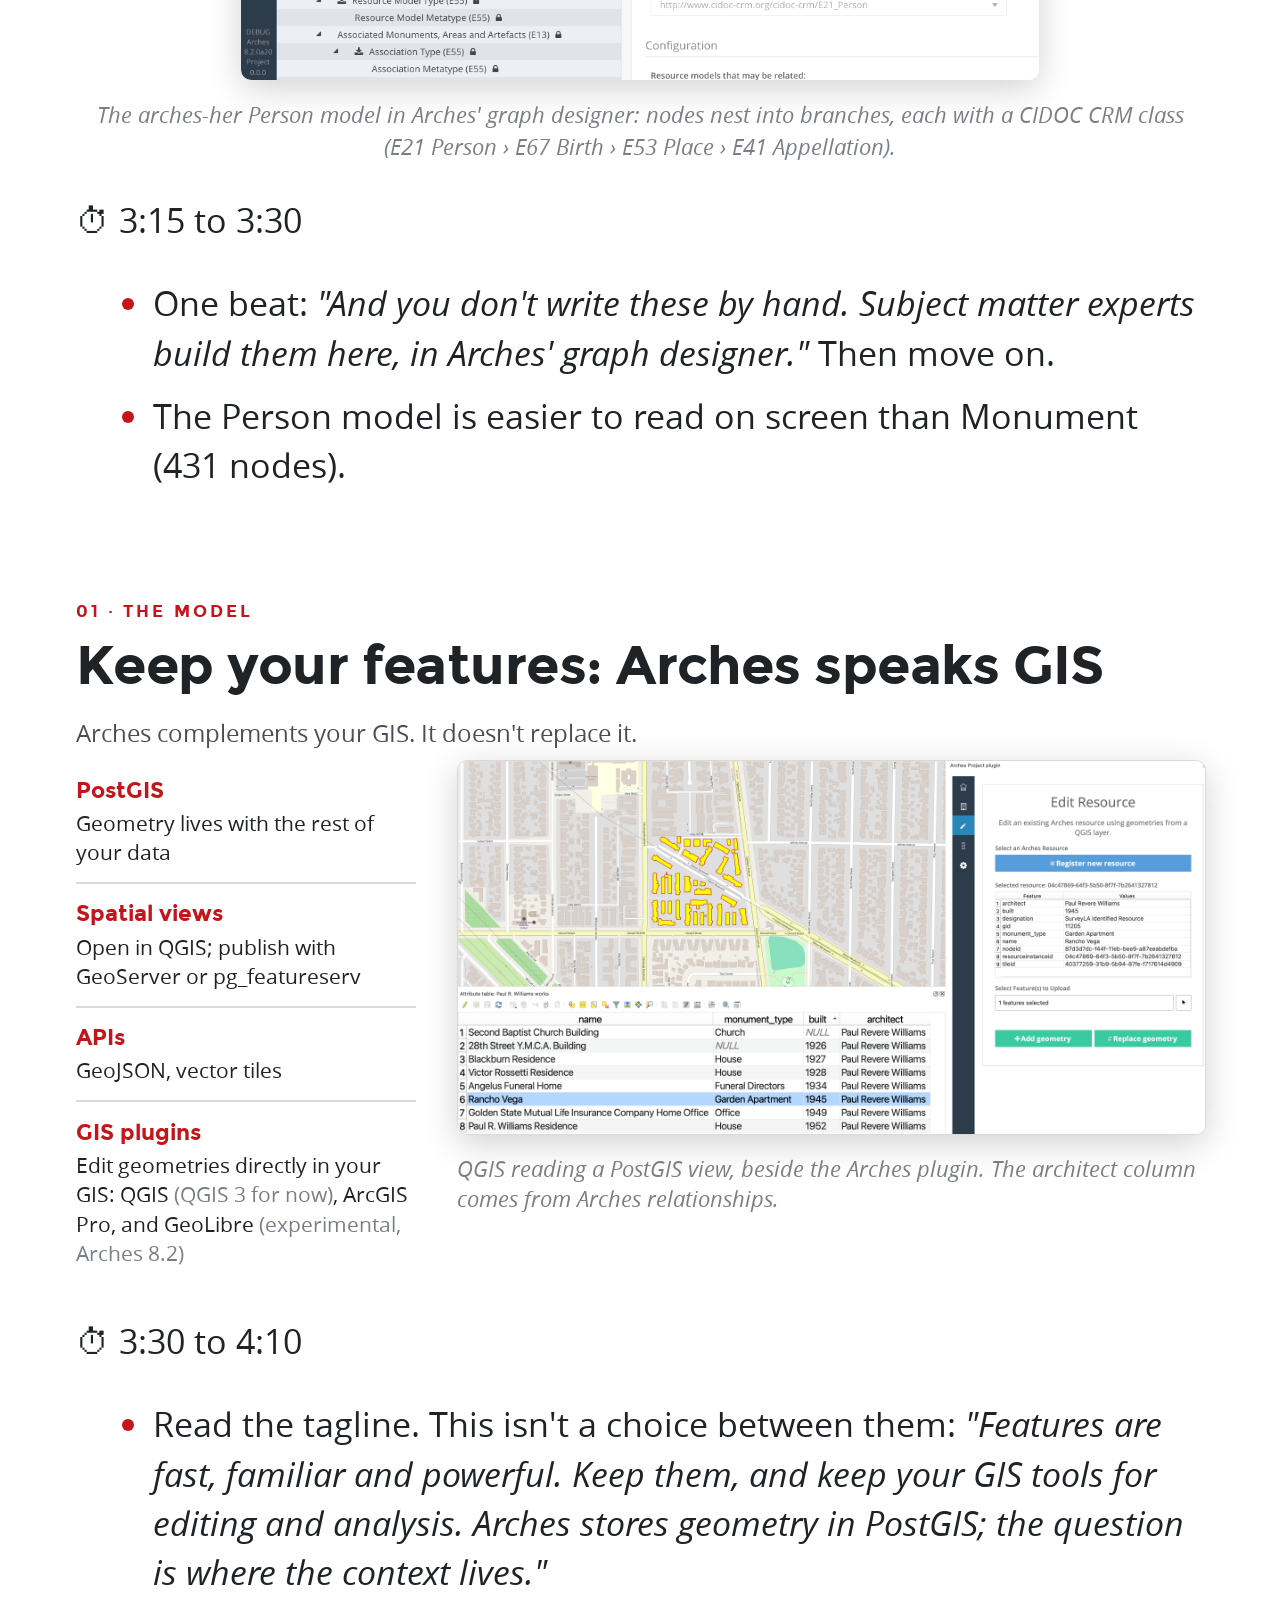
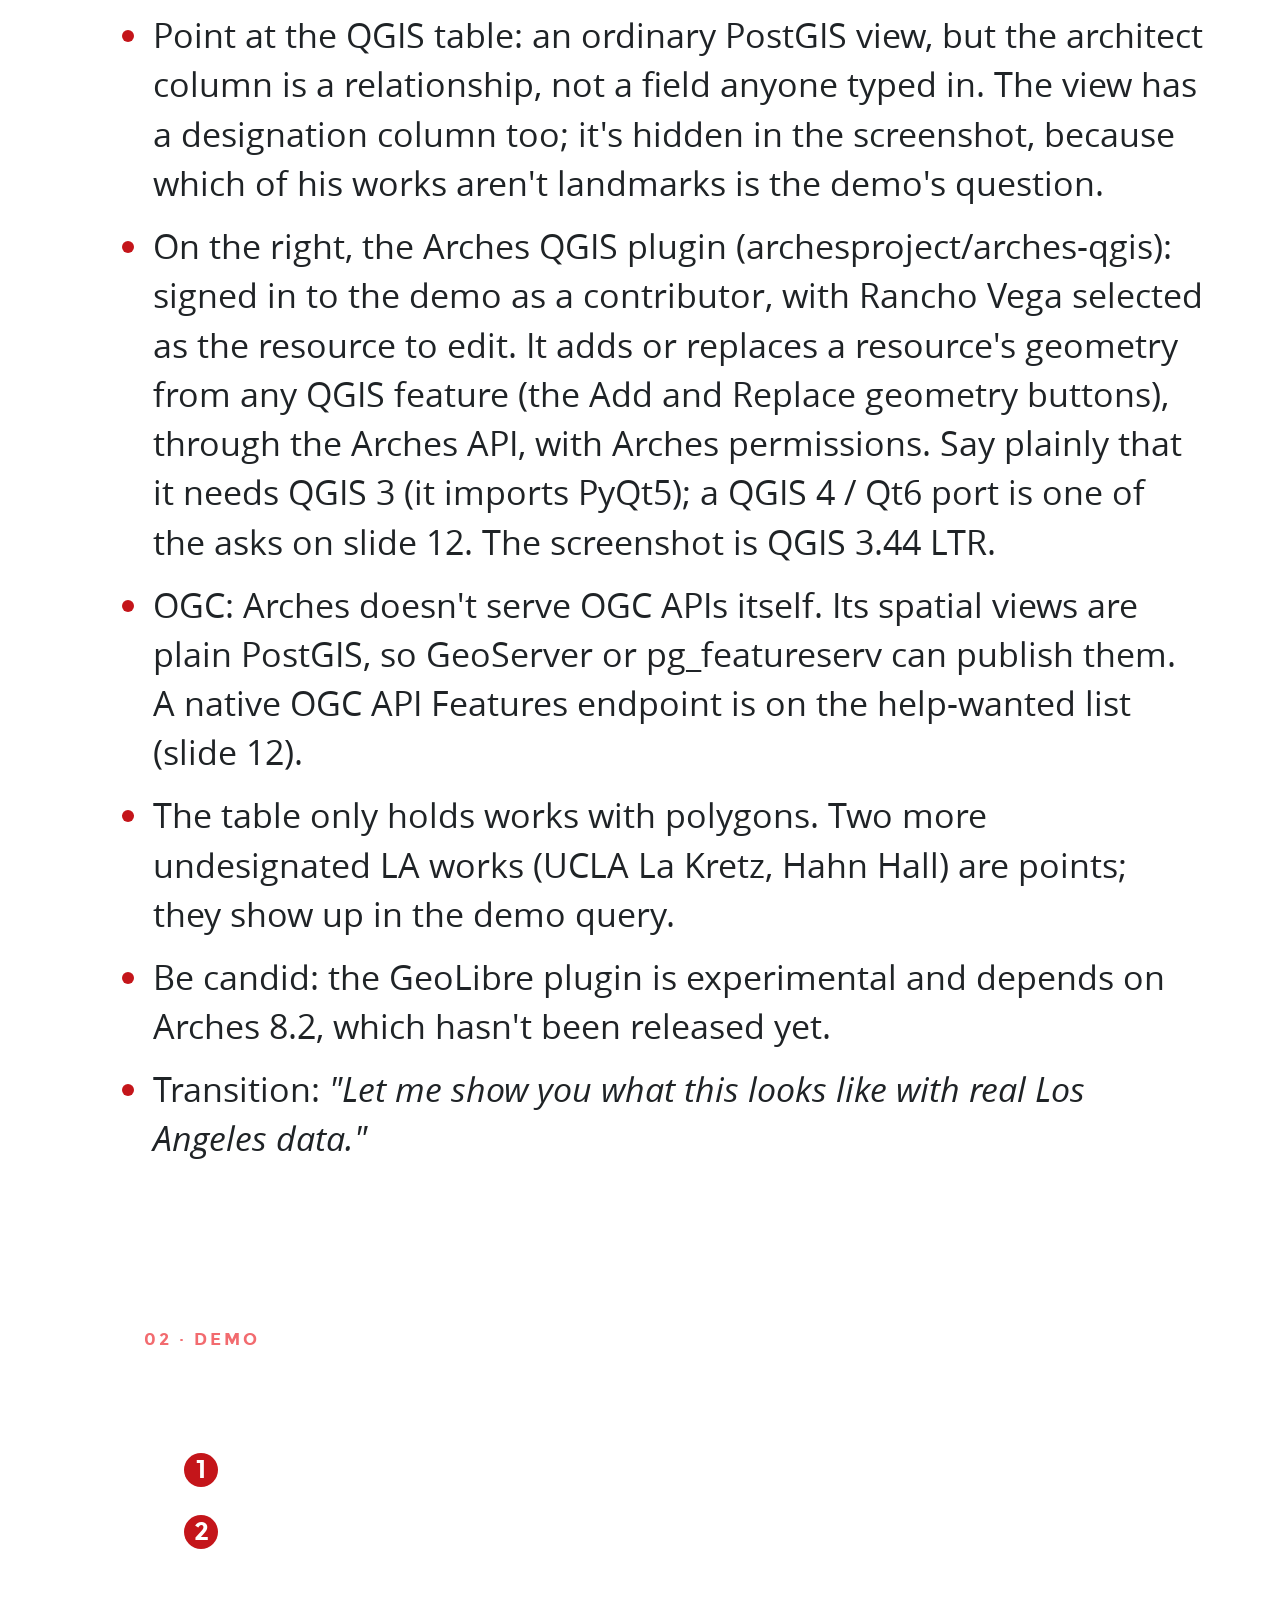
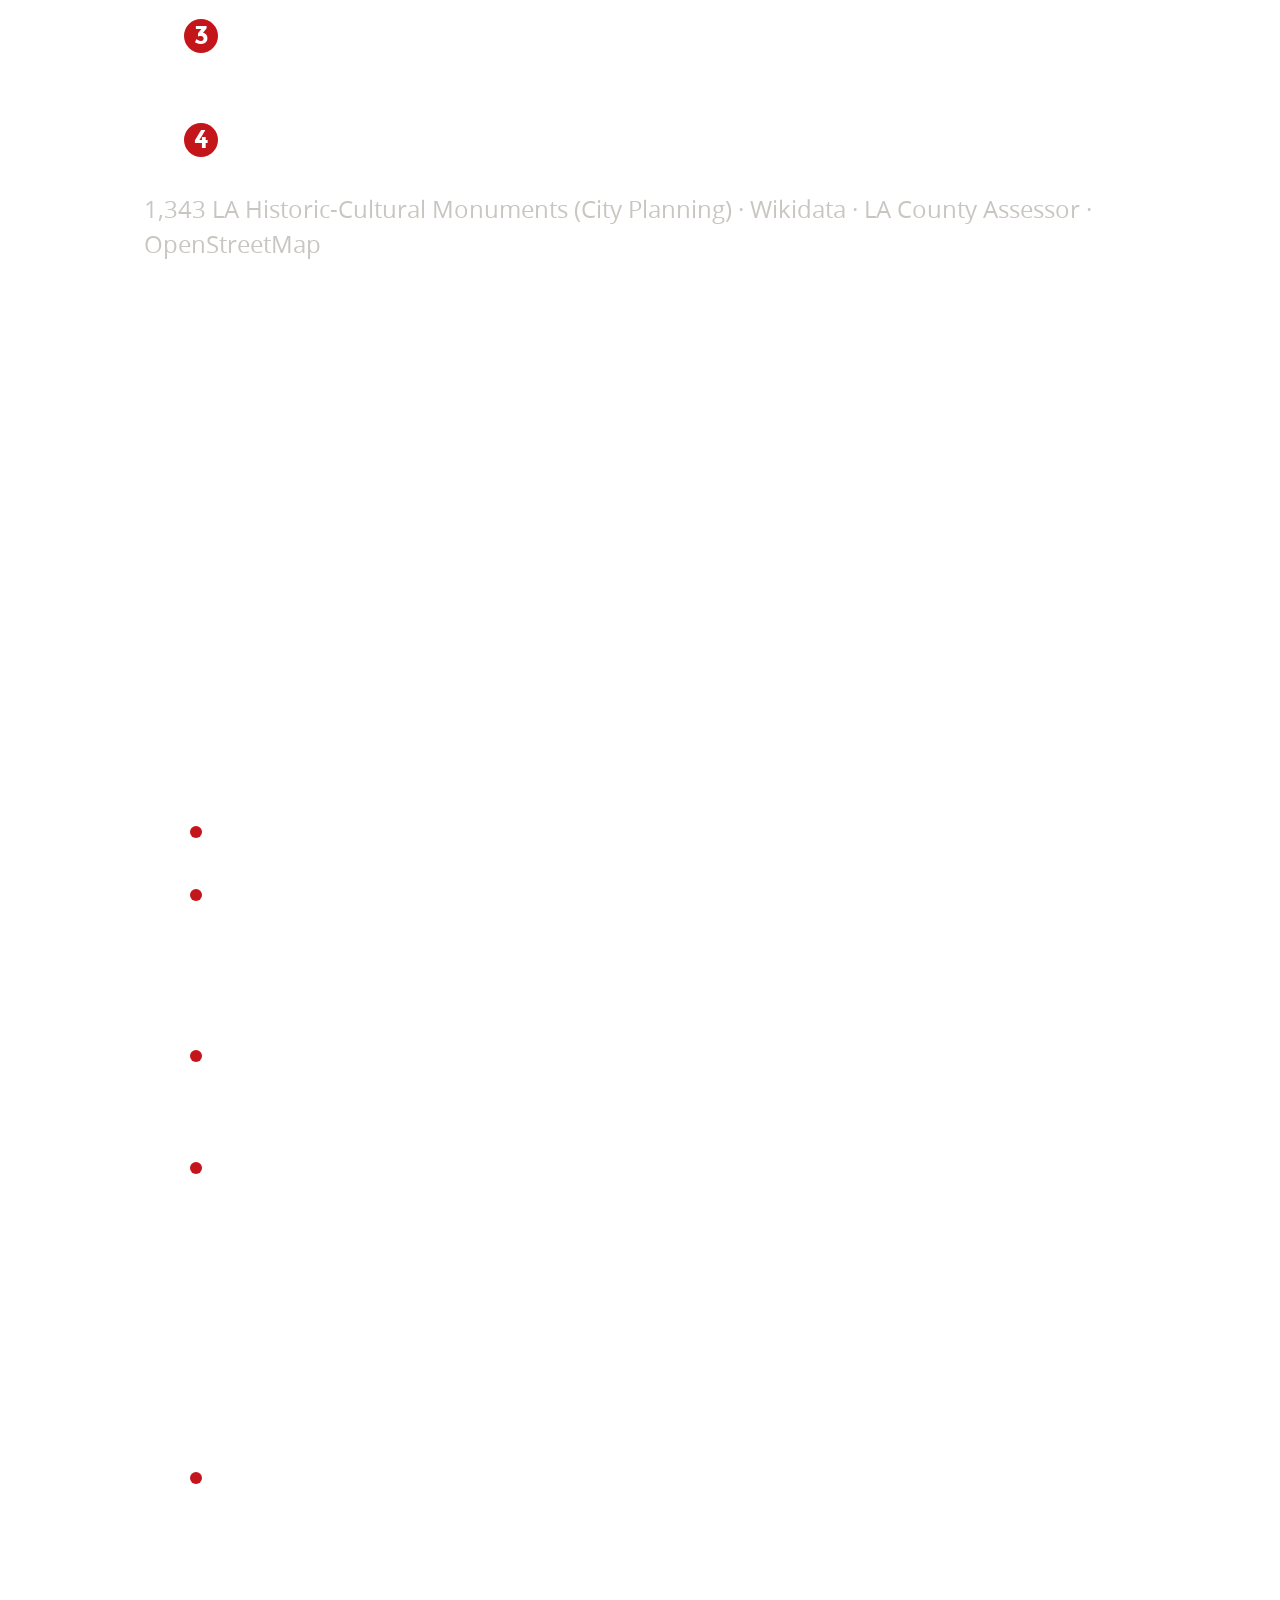
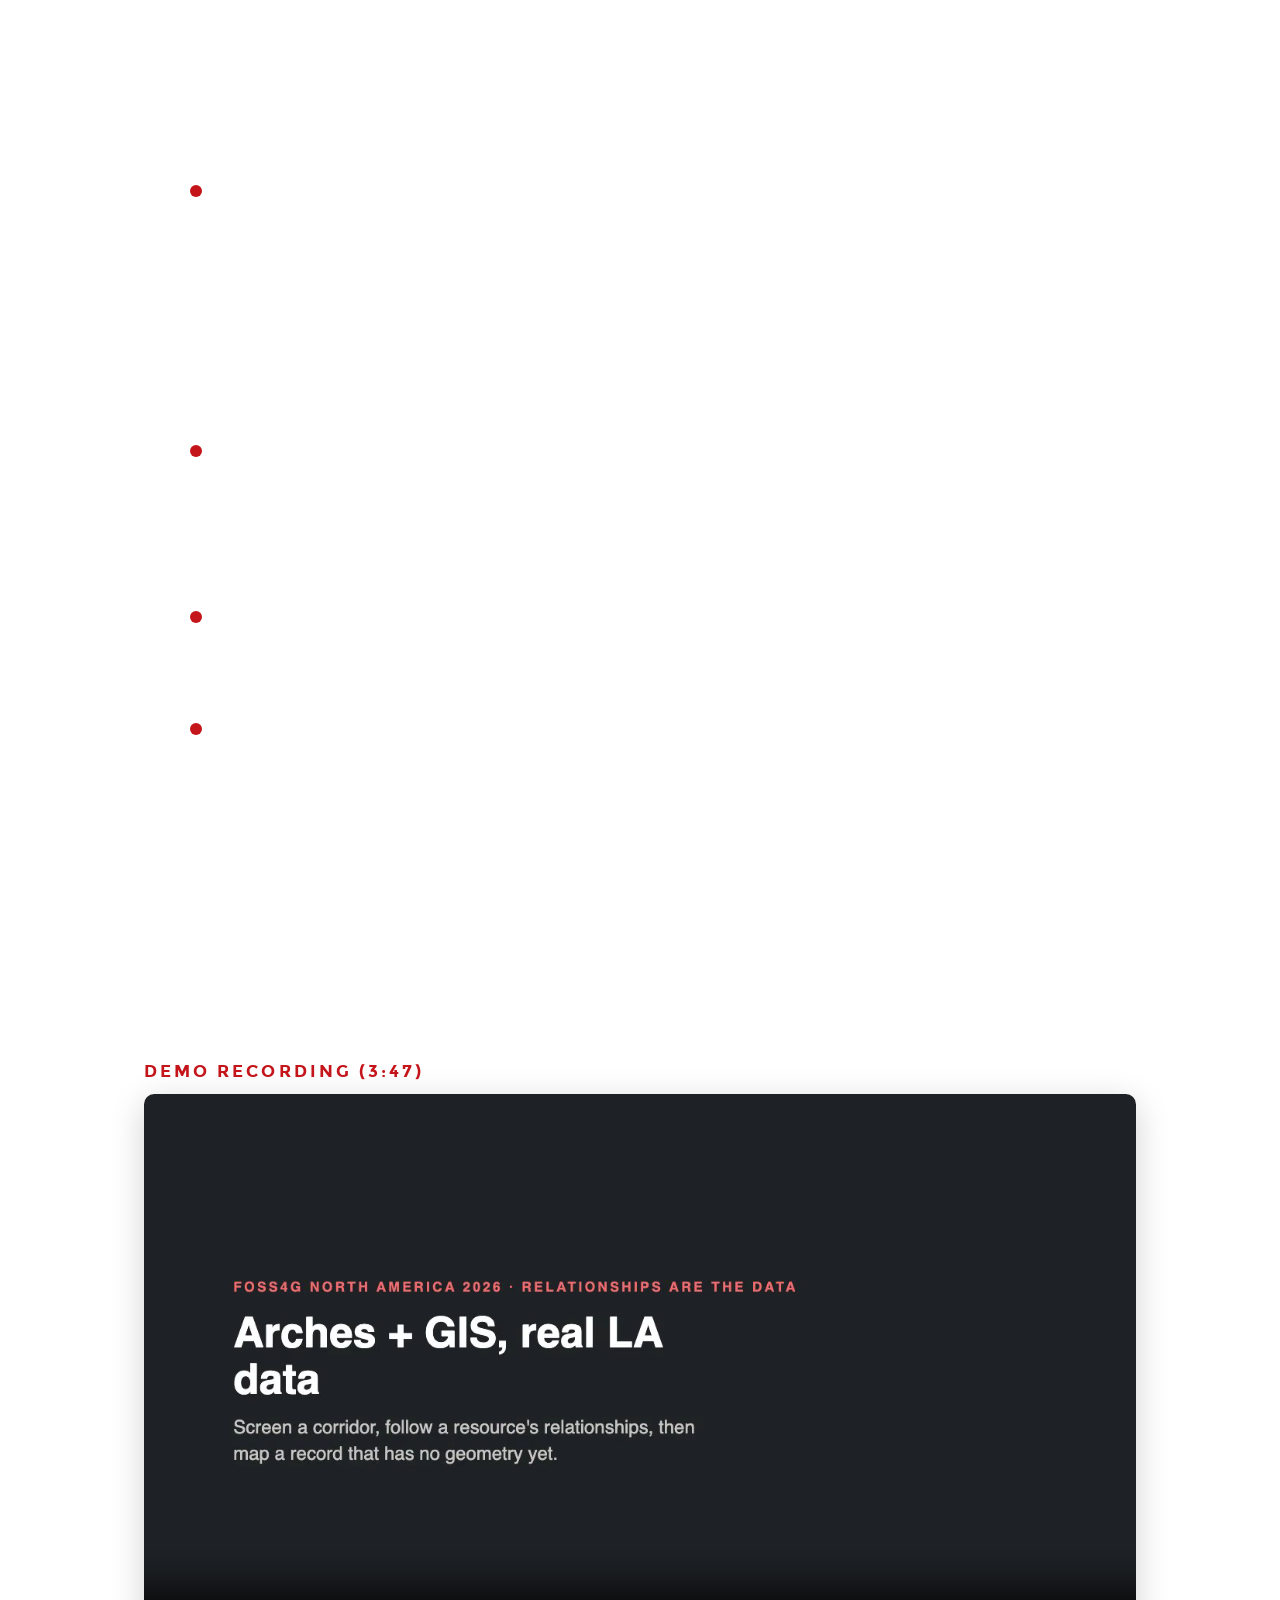
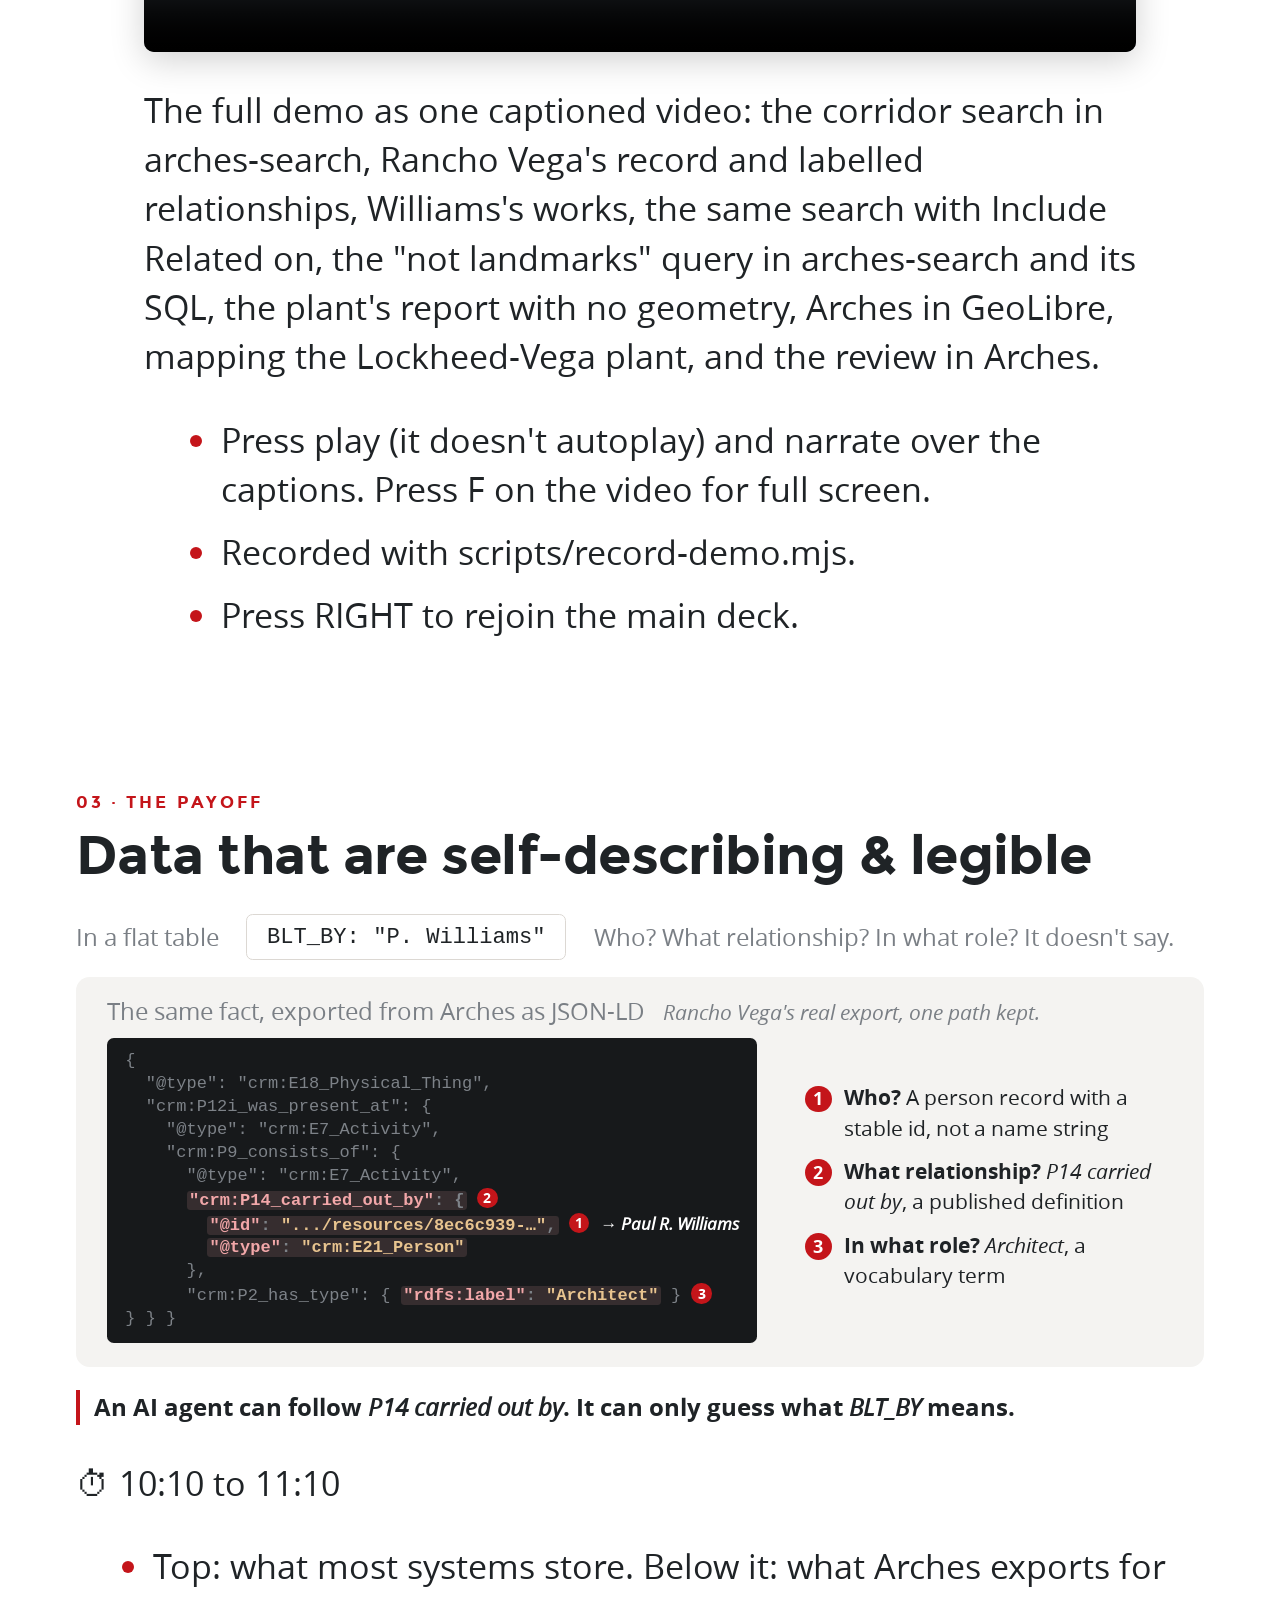
==== commit f75cf75d: "updates based on feedback" ====
--- a/index.html
+++ b/index.html
@@ -158,13 +158,13 @@
                     <h2><img class="heading-mark" src="assets/brand/arches-mark-large.png" alt="" />Arches: open source, standards-based</h2>
                     <div class="columns wide-left">
                         <div>
-                            <p class="lede" style="font-size: 0.85em">Open-source data management, developed with the Getty Conservation Institute and World Monuments Fund for a hard problem: <strong>describing cultural heritage.</strong></p>
+                            <p class="lede" style="font-size: 0.85em">Open-source data management, supported by the Getty Conservation Institute and World Monuments Fund for a hard problem: <strong>describing cultural heritage.</strong></p>
                             <br />
                             <ul class="small">
                                 <li>Custom graph data models designed in app</li>
                                 <li>Edit and review in app: workflows, provisional edits</li>
                                 <li>Uncertain dates, fuzzy extents, dense relationships</li>
-                                <li>Native semantic data</li>
+                                <li>Native semantic and geospatial data</li>
                                 <li>Records that outlive the software (self-describing)</li>
                             </ul>
                         </div>
@@ -273,8 +273,8 @@
                 <section>
                     <p class="eyebrow">01 · The model</p>
                     <h2>Models are designed in the app</h2>
-                    <img class="screenshot-full under-heading" src="assets/screenshots/graph-designer-person.png" alt="Arches graph designer showing the Person resource model's CIDOC CRM branches" />
-                    <p class="caption" style="text-align: center">The arches-her Person model in Arches' graph designer: each branch has a CIDOC CRM class (E21 Person, E67 Birth, E41 Appellation...).</p>
+                    <img class="screenshot-full under-heading" src="assets/screenshots/graph-designer-person.png" alt="Arches graph designer showing the Person resource model's node tree expanded: Person, Birth, Place of Birth, Birthplace, each with its CIDOC CRM class" />
+                    <p class="caption" style="text-align: center">The arches-her Person model in Arches' graph designer: nodes nest into branches, each with a CIDOC CRM class (E21 Person › E67 Birth › E53 Place › E41 Appellation).</p>
                     <aside class="notes">
                         <p>⏱ 3:15 to 3:30</p>
                         <ul>
@@ -305,7 +305,7 @@
                             </div>
                             <div>
                                 <dt>GIS plugins</dt>
-                                <dd>Edit geometries directly in your GIS: QGIS <span class="muted">(QGIS 3 for now)</span> and GeoLibre <span class="muted">(experimental, Arches 8.2)</span></dd>
+                                <dd>Edit geometries directly in your GIS: QGIS <span class="muted">(QGIS 3 for now)</span>, ArcGIS Pro, and GeoLibre <span class="muted">(experimental, Arches 8.2)</span></dd>
                             </div>
                         </dl>
                         <figure style="margin: 0">
@@ -345,7 +345,7 @@
                         </ol>
                         <p class="small muted" style="margin-top: 1.2em">1,343 LA Historic-Cultural Monuments (City Planning) · Wikidata · LA County Assessor · OpenStreetMap</p>
                         <aside class="notes">
-                            <p>⏱ 4:10 to 10:10: 6 minutes, live. Arches for steps 1 to 3 (about 3:55), then GeoLibre for step 4 (about 1:50). Script: notes/foss4gna/demo_script.md.</p>
+                            <p>⏱ 4:10 to 10:10: 6 minutes, live. Arches for steps 1 to 3 (about 4:10), then GeoLibre for step 4 (about 1:40). No buffer. Script: notes/foss4gna/demo_script.md.</p>
                             <p>Searching is arches-search (Arches' new search app): the corridor in step 1 and the query in step 3, ending on its SQL. In step 2, the Rancho Vega result's "Related" link opens Arches' relationship graph on a page of its own (a small plugin in the demo project), since arches-search doesn't have a graph yet. The old search page doesn't appear at all.</p>
                             <ul>
                                 <li>Say "Let's see it live", not "I'll attempt a demo".</li>
@@ -353,17 +353,18 @@
                                 <li>Step 2: skip the report. Go from the step 1 result straight to <strong>Related</strong> and name the relationships on the graph.</li>
                                 <li>Then, still step 2 (25 seconds): back in search, <strong>Clear all</strong>, Monument, "Paul Revere Williams": one result, a house with his name on it. Turn on <strong>Include Related</strong>: 18, his 16 works and, two hops out, the Lockheed-Vega plant. Bridge: <em>"That's a wide net. Now let's ask a precise question."</em> If running long, cut this, not step 3.</li>
                                 <li>Step 3: say why before you build it: <em>"This query hops across relationships: monument to person to Williams, and monument to designation."</em> Build it, read the plain-language query aloud, then show the SQL as the proof: the <code>AND NOT EXISTS</code> is the graph question in SQL this room already knows.</li>
+                                <li>End the Arches part on the Lockheed-Vega plant's report (tab 4, 15 seconds): a full record, but "No geometry has been recorded for this resource yet." Say <em>"Nobody has mapped it. No map, no spatial view, no GIS layer can show it. Let's fix that in a GIS."</em></li>
                                 <li>Step 4: GeoLibre is already signed in as <code>demo_contributor</code> (set up before the talk). After the push, go straight to the review tab; no search detour.</li>
                                 <li>After step 4, come back and press RIGHT for "Data that are self-describing & legible".</li>
-                                <li>If the live demo fails: press DOWN for the full recorded demo (captioned). Don't troubleshoot on stage. The video is 3:39 against 6 minutes live, so the spare 2 minutes or so go to questions; don't fill them by retrying the live demo.</li>
+                                <li>If the live demo fails: press DOWN for the full recorded demo (captioned). Don't troubleshoot on stage. The video is 3:47 against 6 minutes live, so the spare 2 minutes or so go to questions; don't fill them by retrying the live demo.</li>
                             </ul>
                         </aside>
                     </section>
                     <section>
-                        <p class="eyebrow">Demo recording (3:39)</p>
+                        <p class="eyebrow">Demo recording (3:47)</p>
                         <video class="screenshot-full" data-src="assets/video/foss4gna-demo.mp4" poster="assets/video/foss4gna-demo-poster.png" controls muted playsinline></video>
                         <aside class="notes">
-                            <p>The full demo as one captioned video: the corridor search in arches-search, Rancho Vega's record and labelled relationships, Williams's works, the same search with Include Related on, the "not landmarks" query in arches-search and its SQL, Arches in GeoLibre, mapping the Lockheed-Vega plant, and the review in Arches.</p>
+                            <p>The full demo as one captioned video: the corridor search in arches-search, Rancho Vega's record and labelled relationships, Williams's works, the same search with Include Related on, the "not landmarks" query in arches-search and its SQL, the plant's report with no geometry, Arches in GeoLibre, mapping the Lockheed-Vega plant, and the review in Arches.</p>
                             <ul>
                                 <li>Press play (it doesn't autoplay) and narrate over the captions. Press F on the video for full screen.</li>
                                 <li>Recorded with scripts/record-demo.mjs.</li>
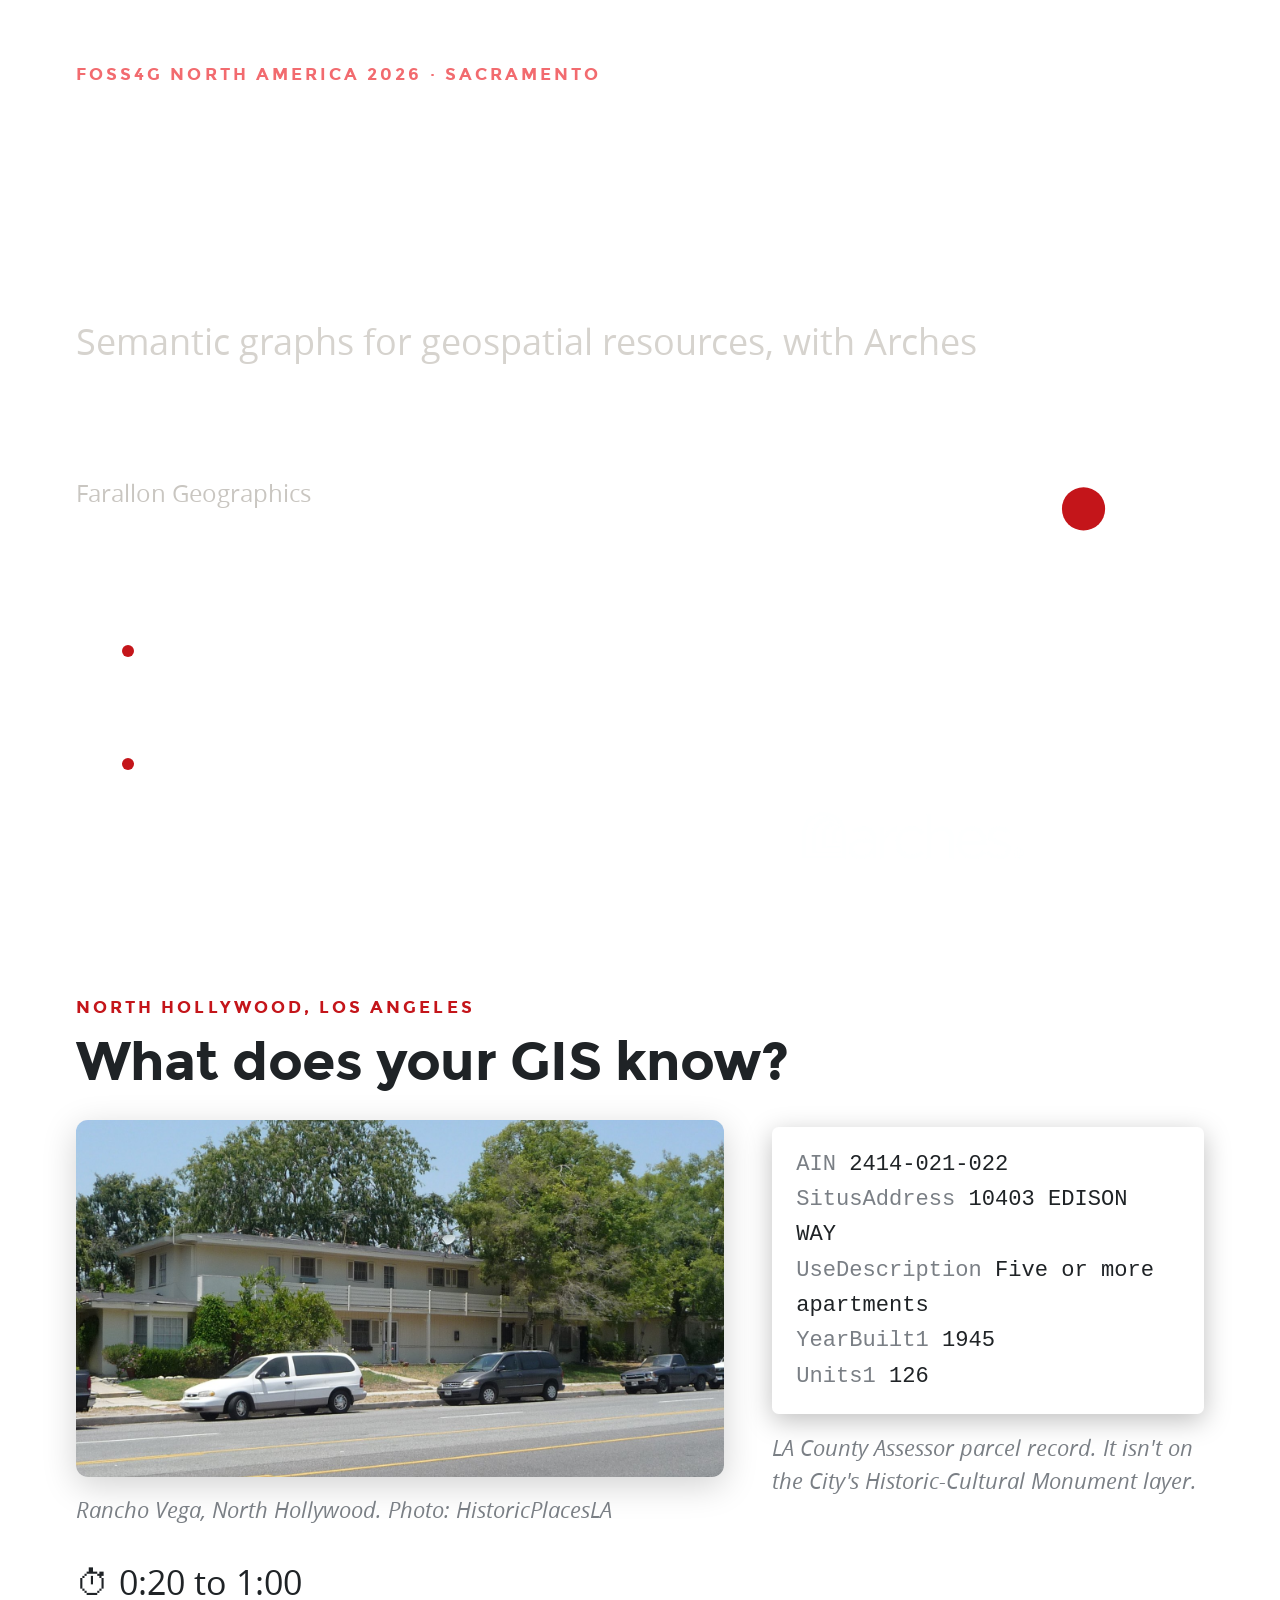
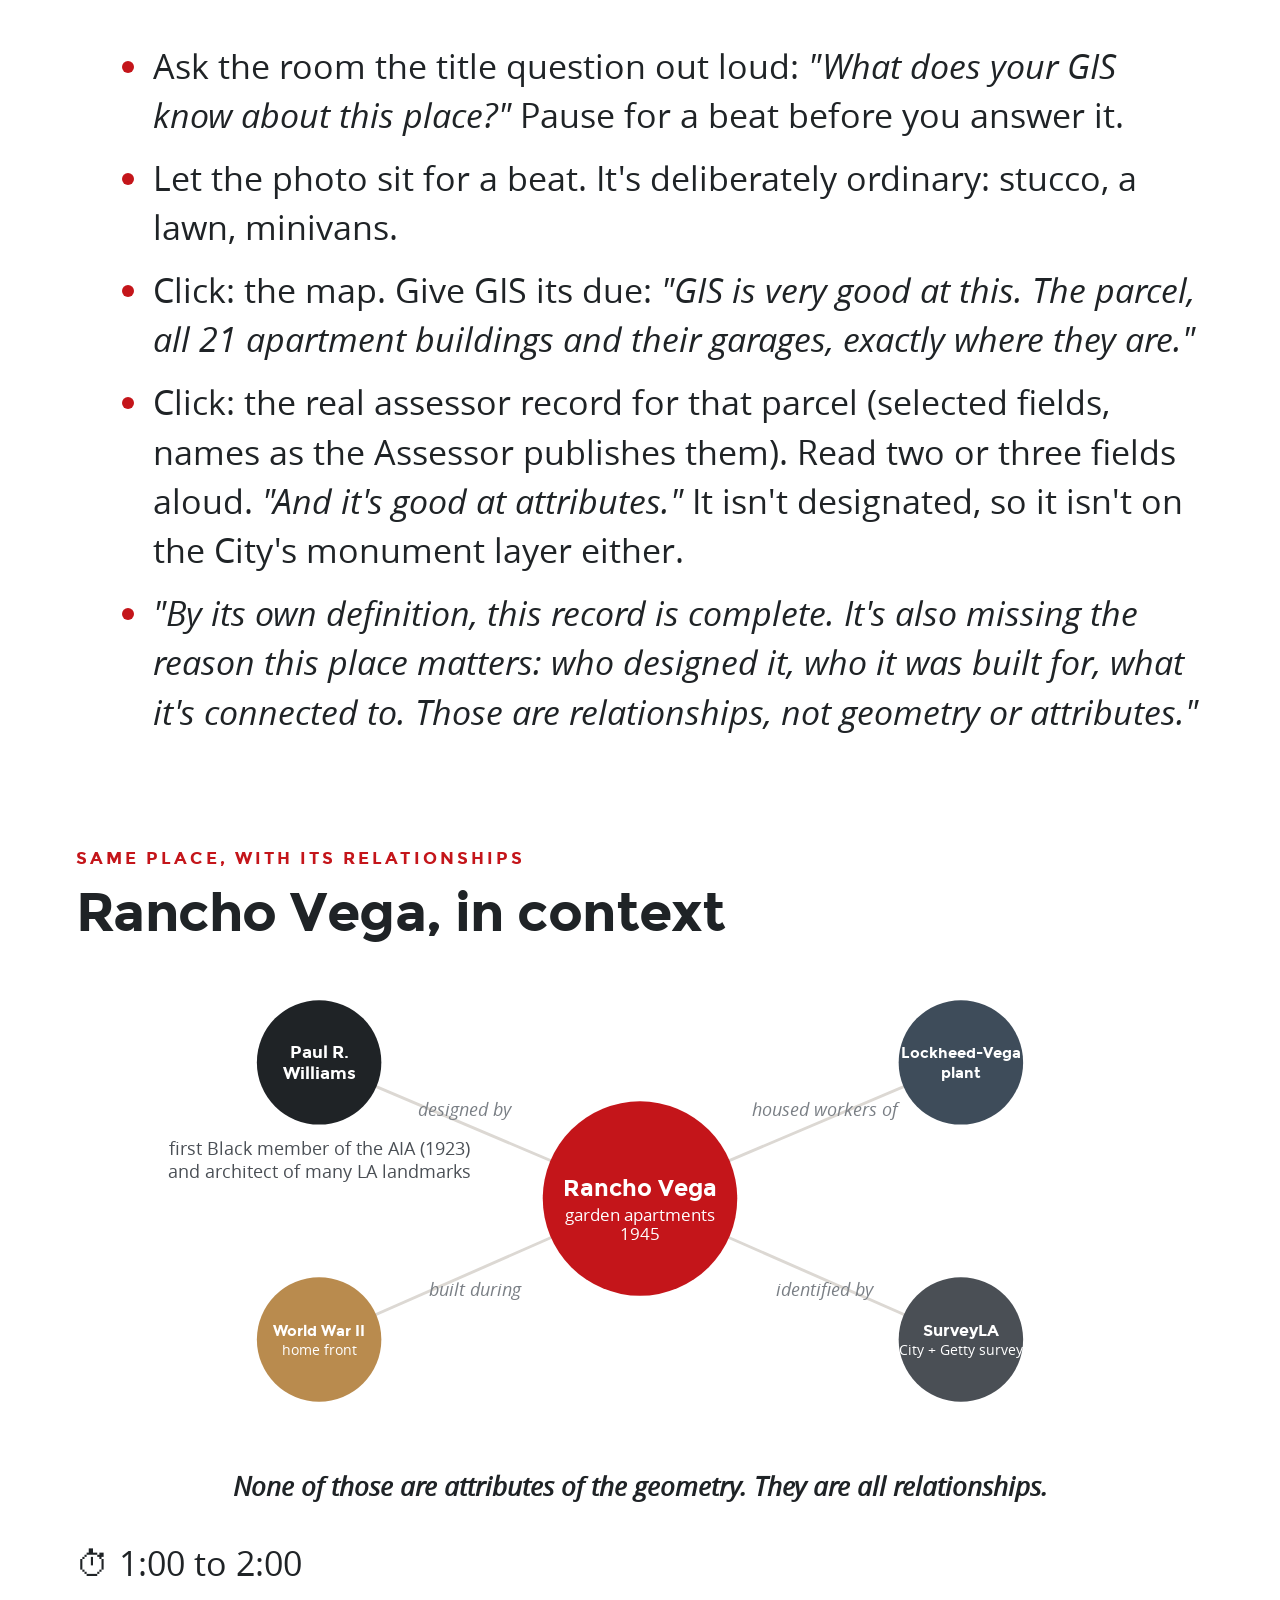
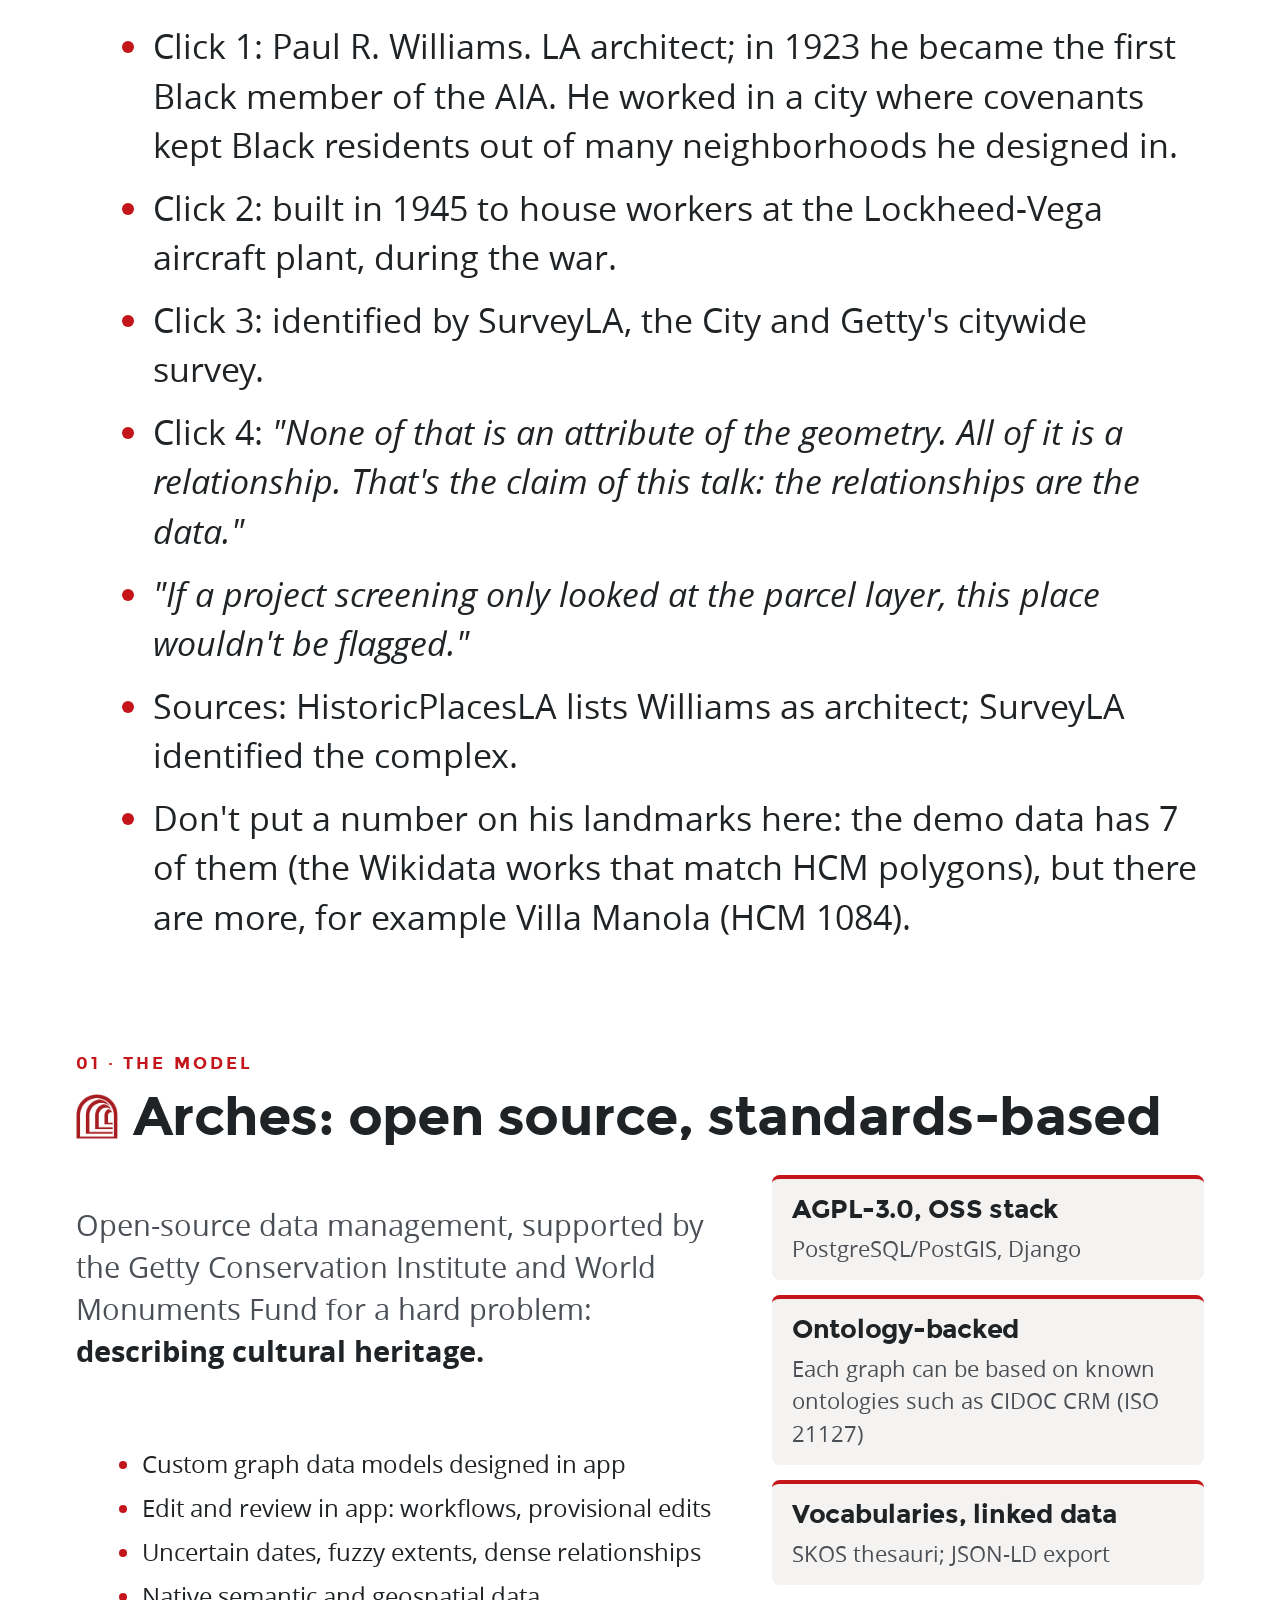
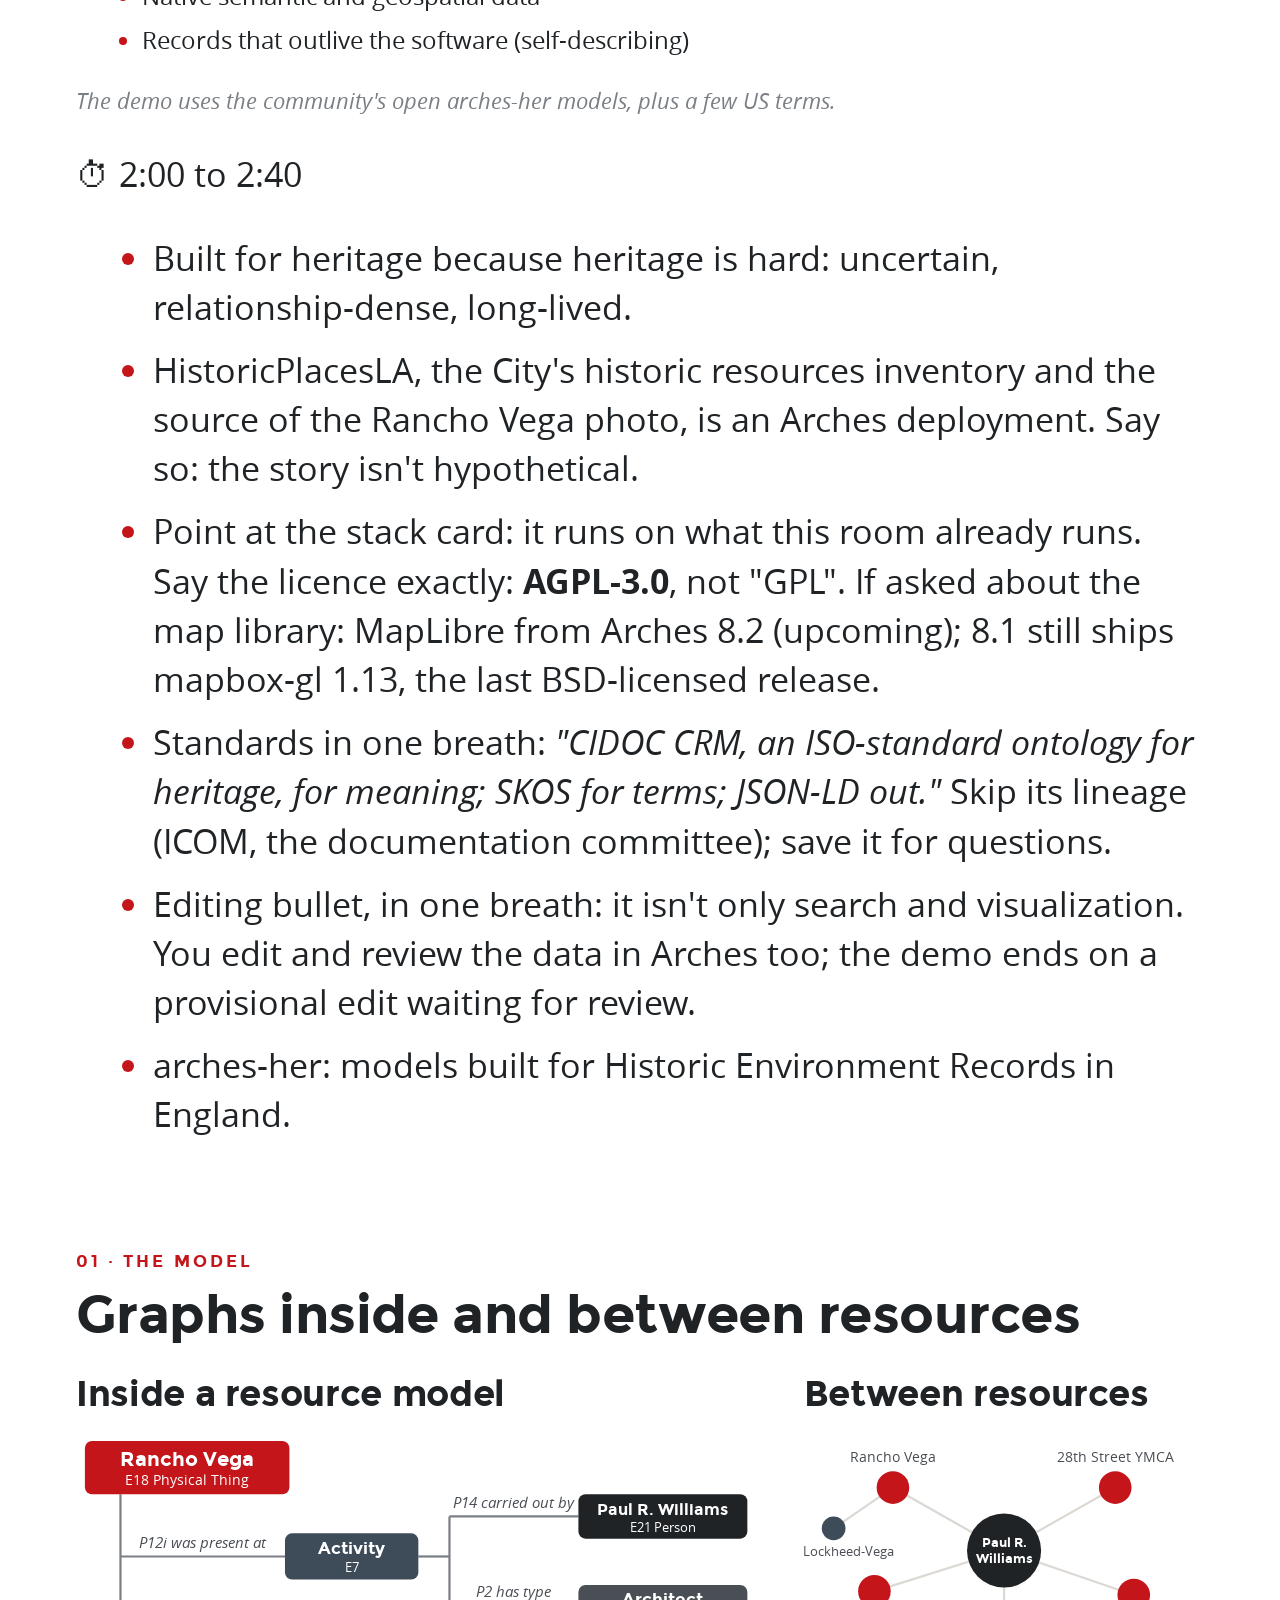
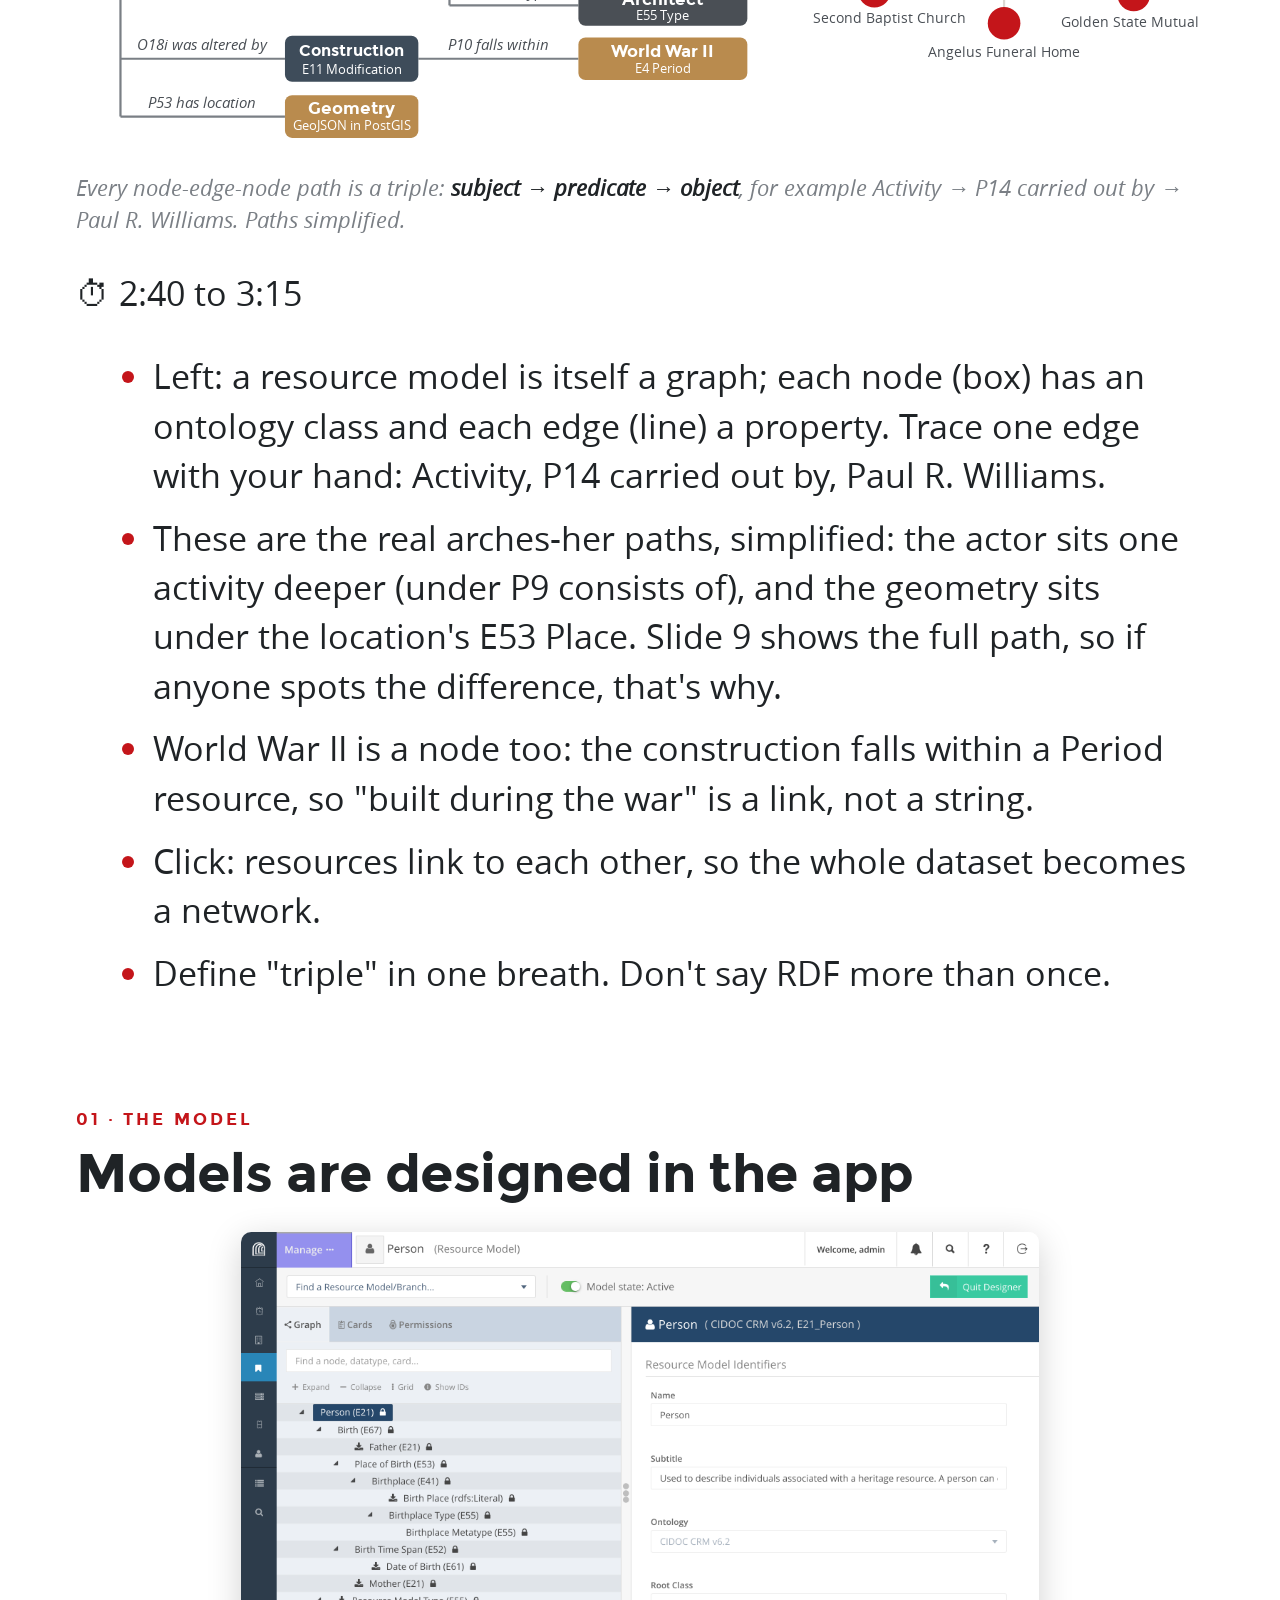
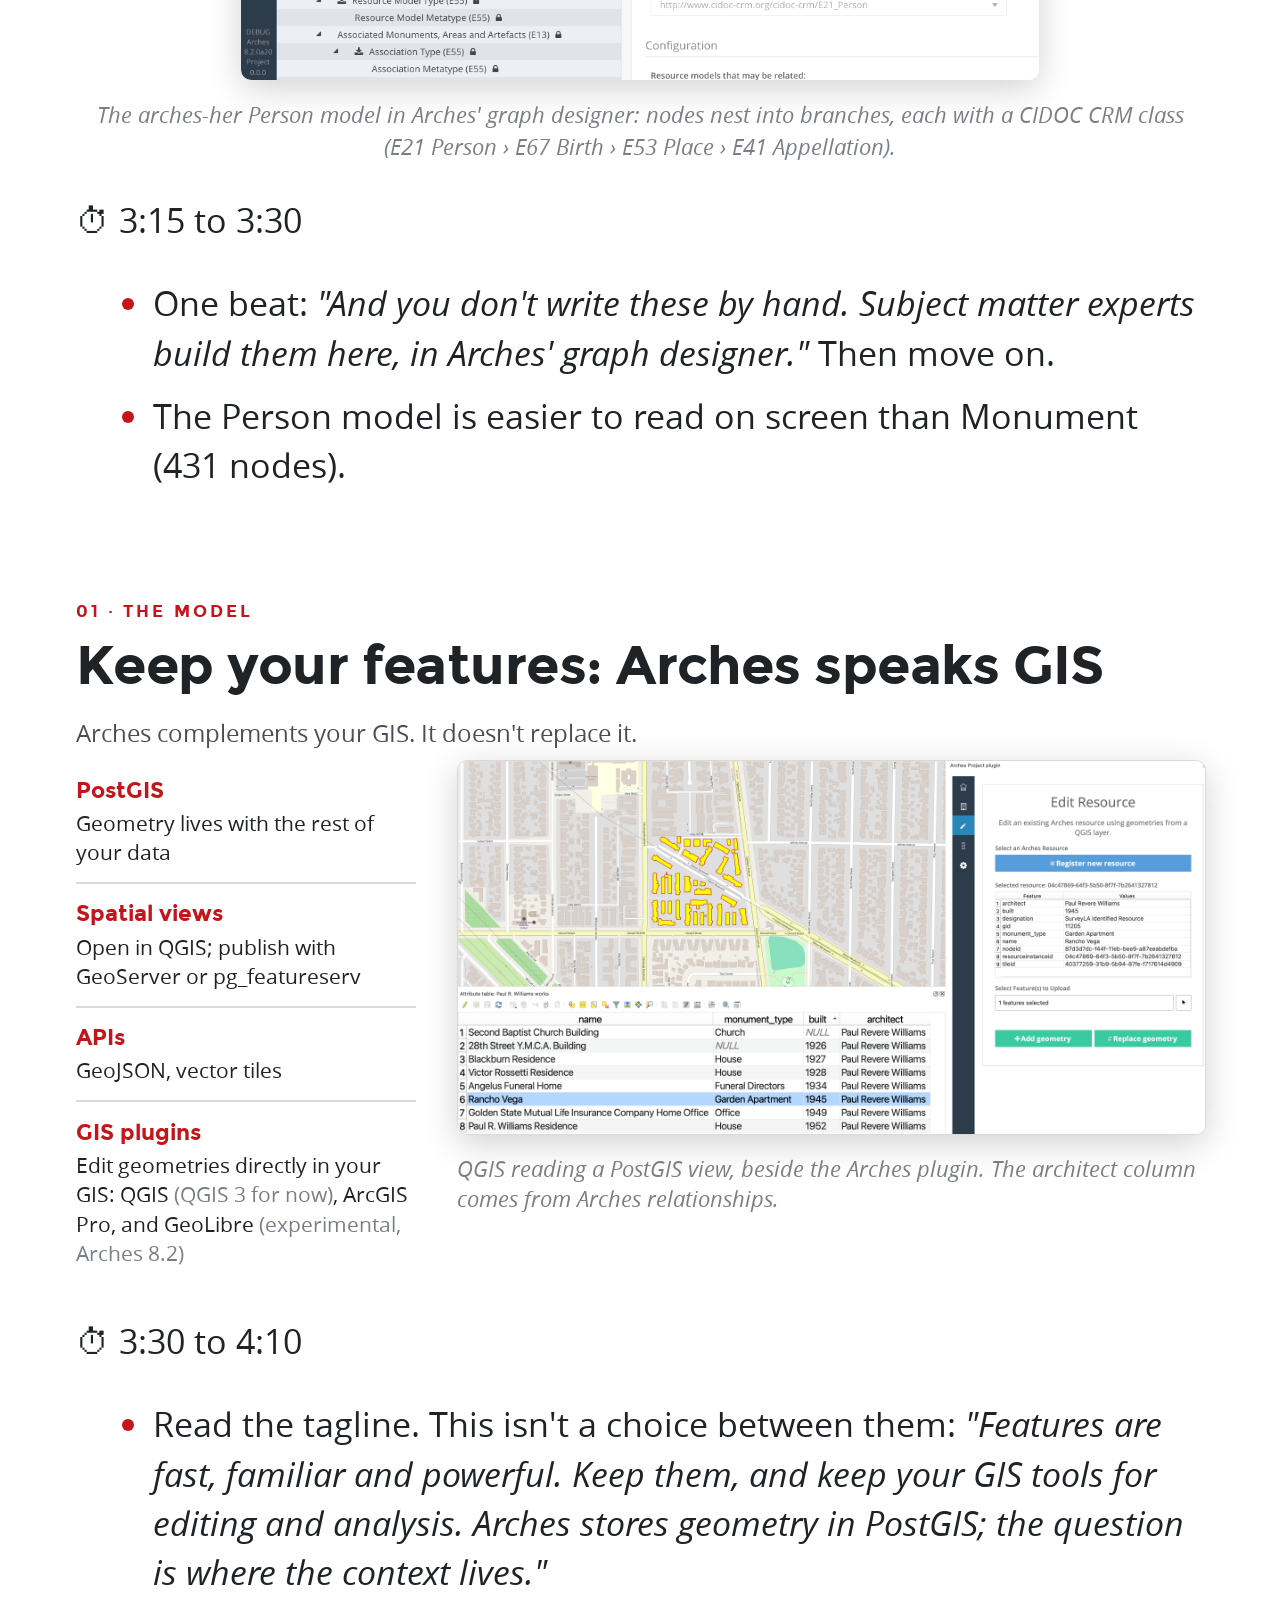
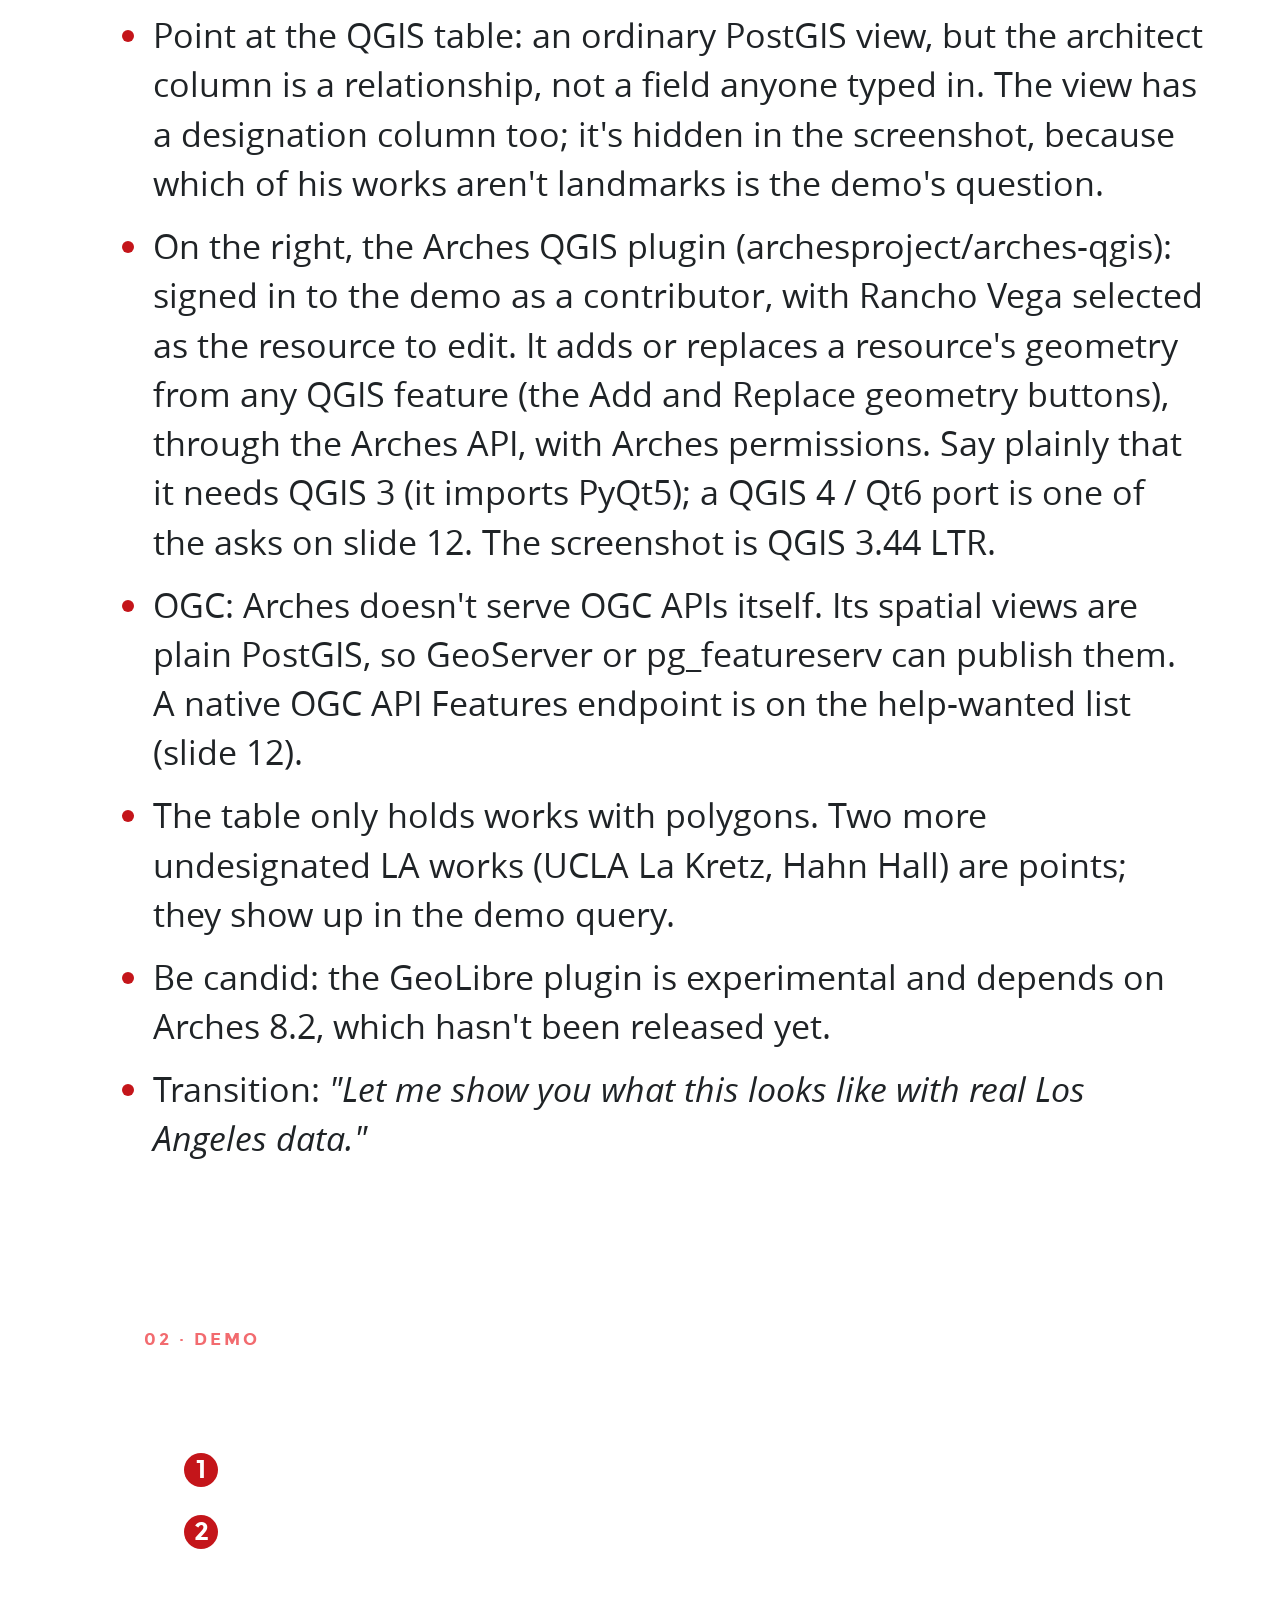
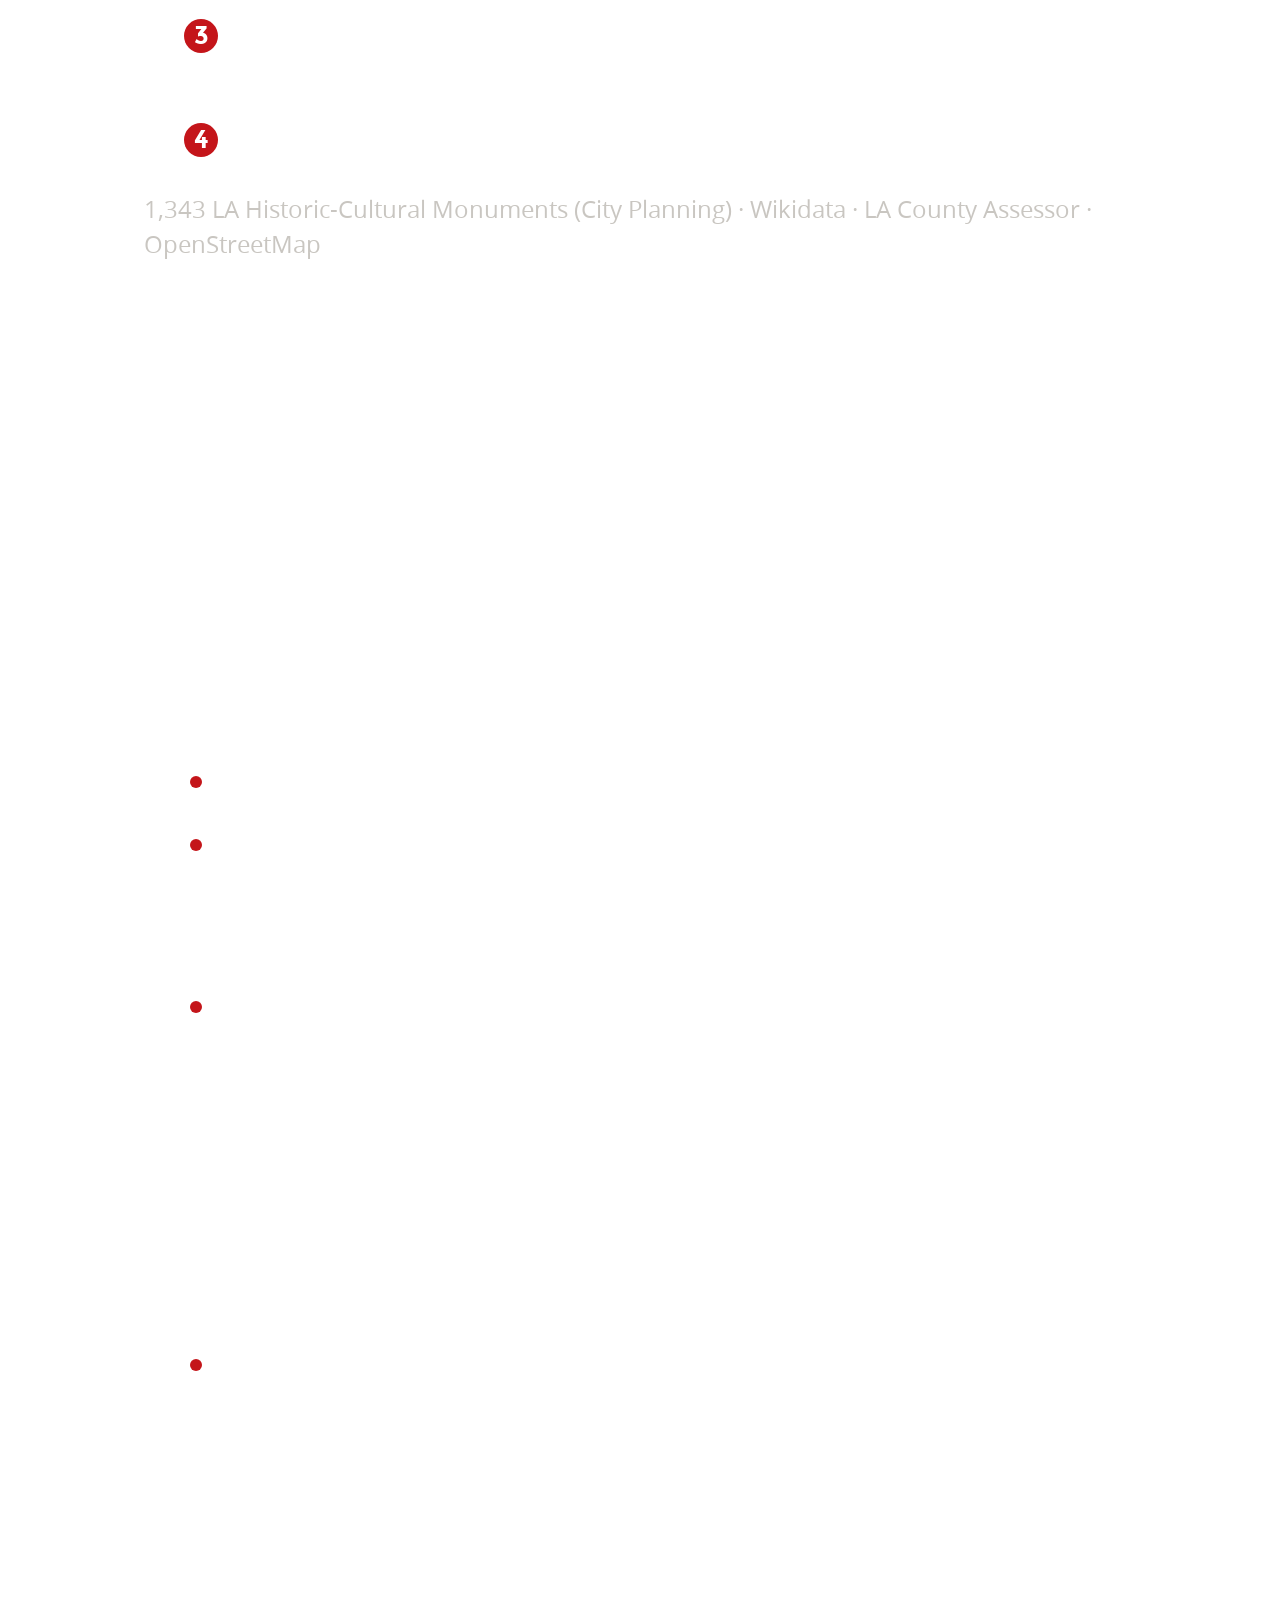
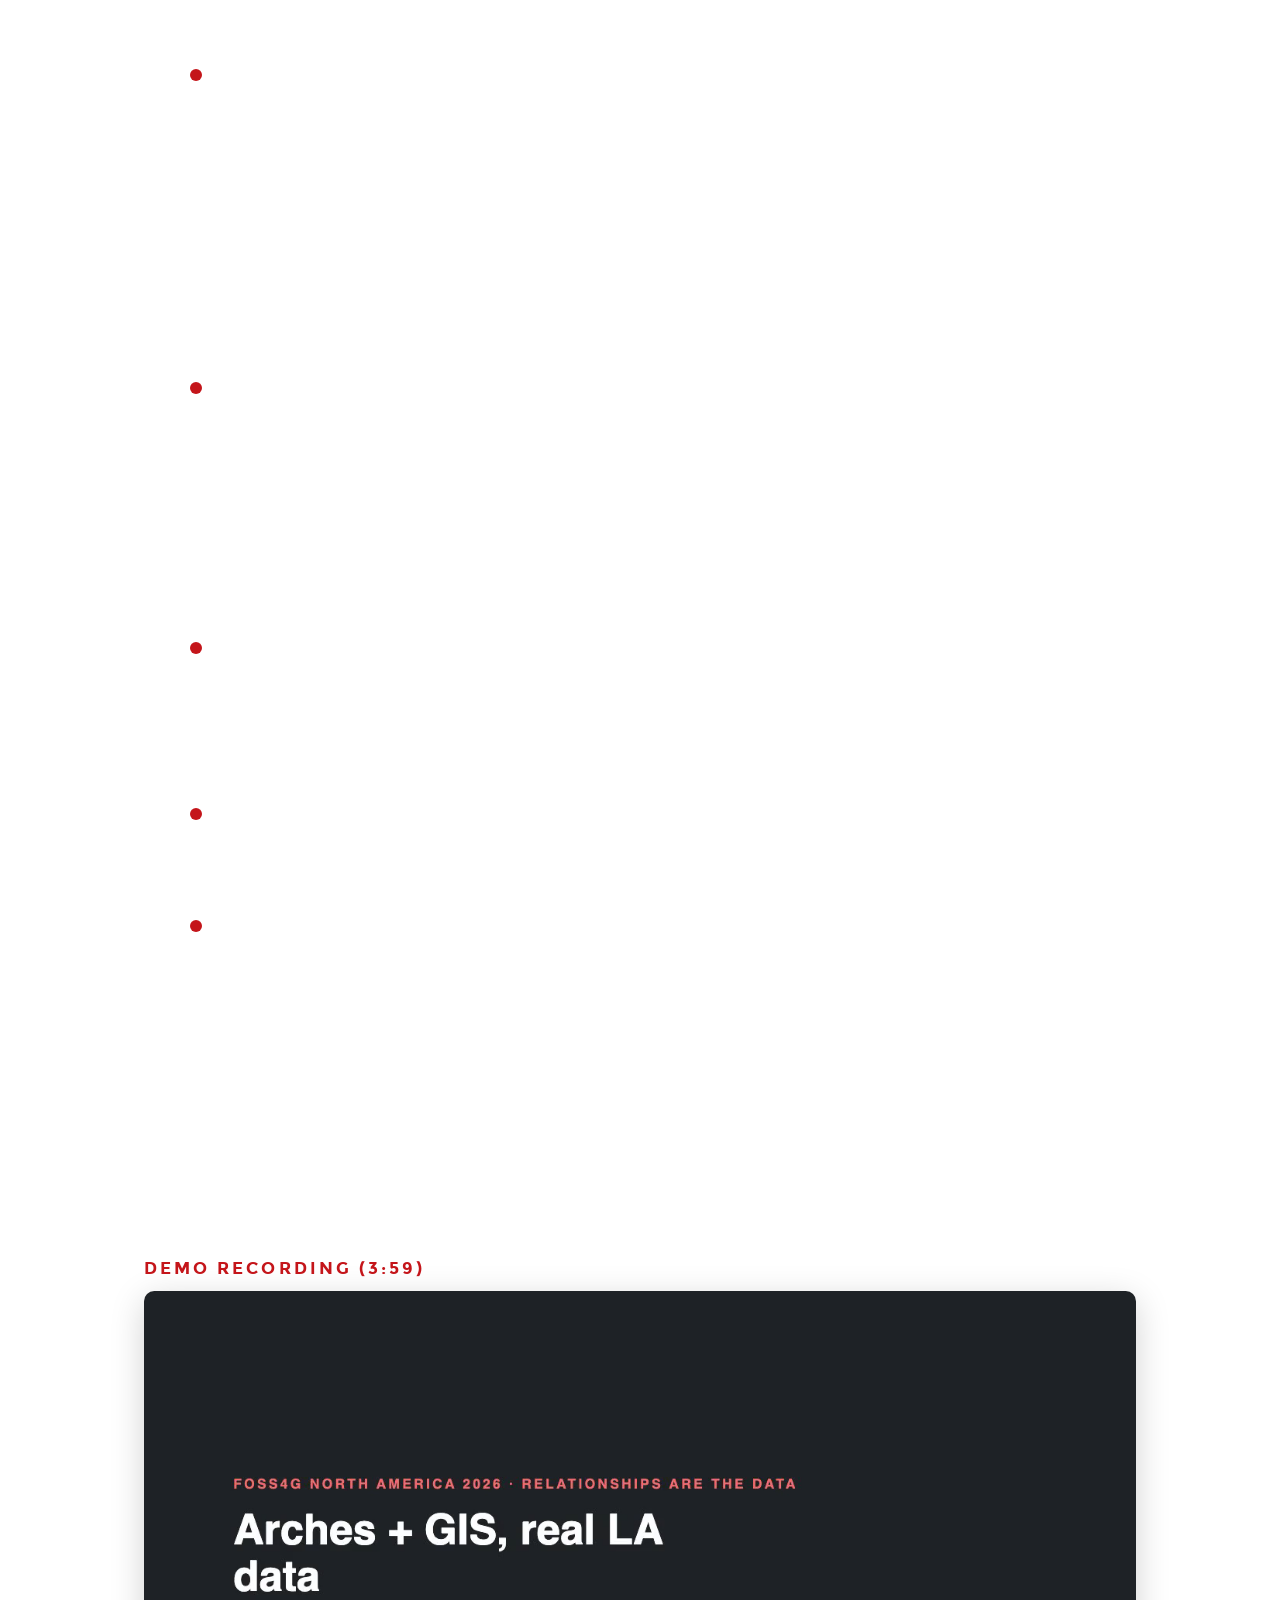
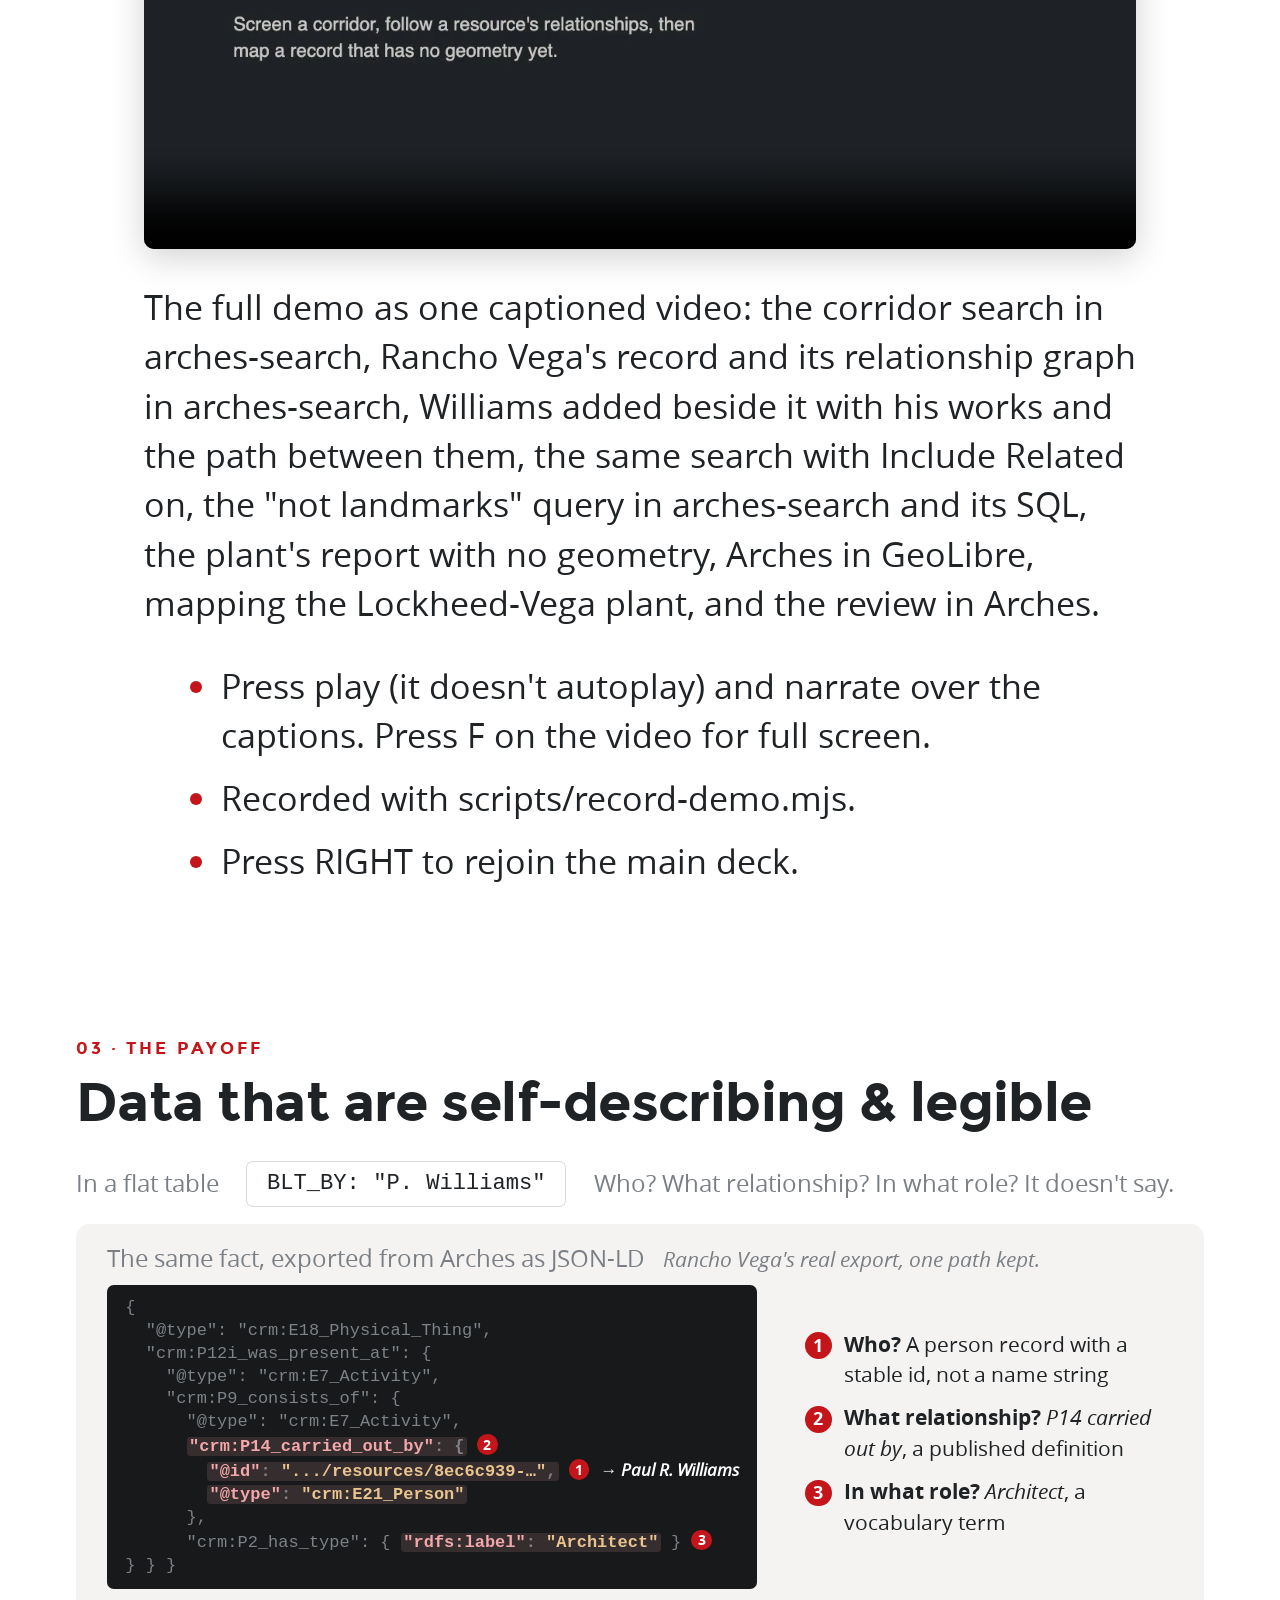
==== commit 7842c296: "updates demo to use new integrated relationship graph viz" ====
--- a/index.html
+++ b/index.html
@@ -346,25 +346,25 @@
                         <p class="small muted" style="margin-top: 1.2em">1,343 LA Historic-Cultural Monuments (City Planning) · Wikidata · LA County Assessor · OpenStreetMap</p>
                         <aside class="notes">
                             <p>⏱ 4:10 to 10:10: 6 minutes, live. Arches for steps 1 to 3 (about 4:10), then GeoLibre for step 4 (about 1:40). No buffer. Script: notes/foss4gna/demo_script.md.</p>
-                            <p>Searching is arches-search (Arches' new search app): the corridor in step 1 and the query in step 3, ending on its SQL. In step 2, the Rancho Vega result's "Related" link opens Arches' relationship graph on a page of its own (a small plugin in the demo project), since arches-search doesn't have a graph yet. The old search page doesn't appear at all.</p>
+                            <p>Searching is arches-search (Arches' new search app): the corridor in step 1 and the query in step 3, ending on its SQL. In step 2, the Rancho Vega result's "Related" opens arches-search's relationship graph in a panel beside the results. The old search page doesn't appear at all.</p>
                             <ul>
                                 <li>Say "Let's see it live", not "I'll attempt a demo".</li>
                                 <li>Step 1: say "1,343 monuments" (not "1.4 thousand"). Rancho Vega is in <strong>North Hollywood</strong>; the Lockheed-Vega plant is in <strong>Burbank</strong>.</li>
-                                <li>Step 2: skip the report. Go from the step 1 result straight to <strong>Related</strong> and name the relationships on the graph.</li>
-                                <li>Then, still step 2 (25 seconds): back in search, <strong>Clear all</strong>, Monument, "Paul Revere Williams": one result, a house with his name on it. Turn on <strong>Include Related</strong>: 18, his 16 works and, two hops out, the Lockheed-Vega plant. Bridge: <em>"That's a wide net. Now let's ask a precise question."</em> If running long, cut this, not step 3.</li>
+                                <li>Step 2: skip the report. Go from the step 1 result straight to <strong>Related</strong>, name the relationships in its summary, then <strong>Show 15 relationships</strong> for the graph. <strong>Clear all</strong>, search "Paul Revere Williams", and <strong>Related</strong> on his record: he's added beside Rancho Vega (16 works designed), and <strong>Show the path in the graph</strong> lights up "designed by". <strong>Back</strong> closes the panel.</li>
+                                <li>Then, still step 2 (25 seconds): on that same search, Monument: one result, a house with his name on it. Turn on <strong>Include Related</strong>: 18, his 16 works and, two hops out, the Lockheed-Vega plant. Bridge: <em>"That's a wide net. Now let's ask a precise question."</em> If running long, cut this, not step 3.</li>
                                 <li>Step 3: say why before you build it: <em>"This query hops across relationships: monument to person to Williams, and monument to designation."</em> Build it, read the plain-language query aloud, then show the SQL as the proof: the <code>AND NOT EXISTS</code> is the graph question in SQL this room already knows.</li>
                                 <li>End the Arches part on the Lockheed-Vega plant's report (tab 4, 15 seconds): a full record, but "No geometry has been recorded for this resource yet." Say <em>"Nobody has mapped it. No map, no spatial view, no GIS layer can show it. Let's fix that in a GIS."</em></li>
                                 <li>Step 4: GeoLibre is already signed in as <code>demo_contributor</code> (set up before the talk). After the push, go straight to the review tab; no search detour.</li>
                                 <li>After step 4, come back and press RIGHT for "Data that are self-describing & legible".</li>
-                                <li>If the live demo fails: press DOWN for the full recorded demo (captioned). Don't troubleshoot on stage. The video is 3:47 against 6 minutes live, so the spare 2 minutes or so go to questions; don't fill them by retrying the live demo.</li>
+                                <li>If the live demo fails: press DOWN for the full recorded demo (captioned). Don't troubleshoot on stage. The video is 3:59 against 6 minutes live, so the spare 2 minutes or so go to questions; don't fill them by retrying the live demo.</li>
                             </ul>
                         </aside>
                     </section>
                     <section>
-                        <p class="eyebrow">Demo recording (3:47)</p>
+                        <p class="eyebrow">Demo recording (3:59)</p>
                         <video class="screenshot-full" data-src="assets/video/foss4gna-demo.mp4" poster="assets/video/foss4gna-demo-poster.png" controls muted playsinline></video>
                         <aside class="notes">
-                            <p>The full demo as one captioned video: the corridor search in arches-search, Rancho Vega's record and labelled relationships, Williams's works, the same search with Include Related on, the "not landmarks" query in arches-search and its SQL, the plant's report with no geometry, Arches in GeoLibre, mapping the Lockheed-Vega plant, and the review in Arches.</p>
+                            <p>The full demo as one captioned video: the corridor search in arches-search, Rancho Vega's record and its relationship graph in arches-search, Williams added beside it with his works and the path between them, the same search with Include Related on, the "not landmarks" query in arches-search and its SQL, the plant's report with no geometry, Arches in GeoLibre, mapping the Lockheed-Vega plant, and the review in Arches.</p>
                             <ul>
                                 <li>Press play (it doesn't autoplay) and narrate over the captions. Press F on the video for full screen.</li>
                                 <li>Recorded with scripts/record-demo.mjs.</li>
